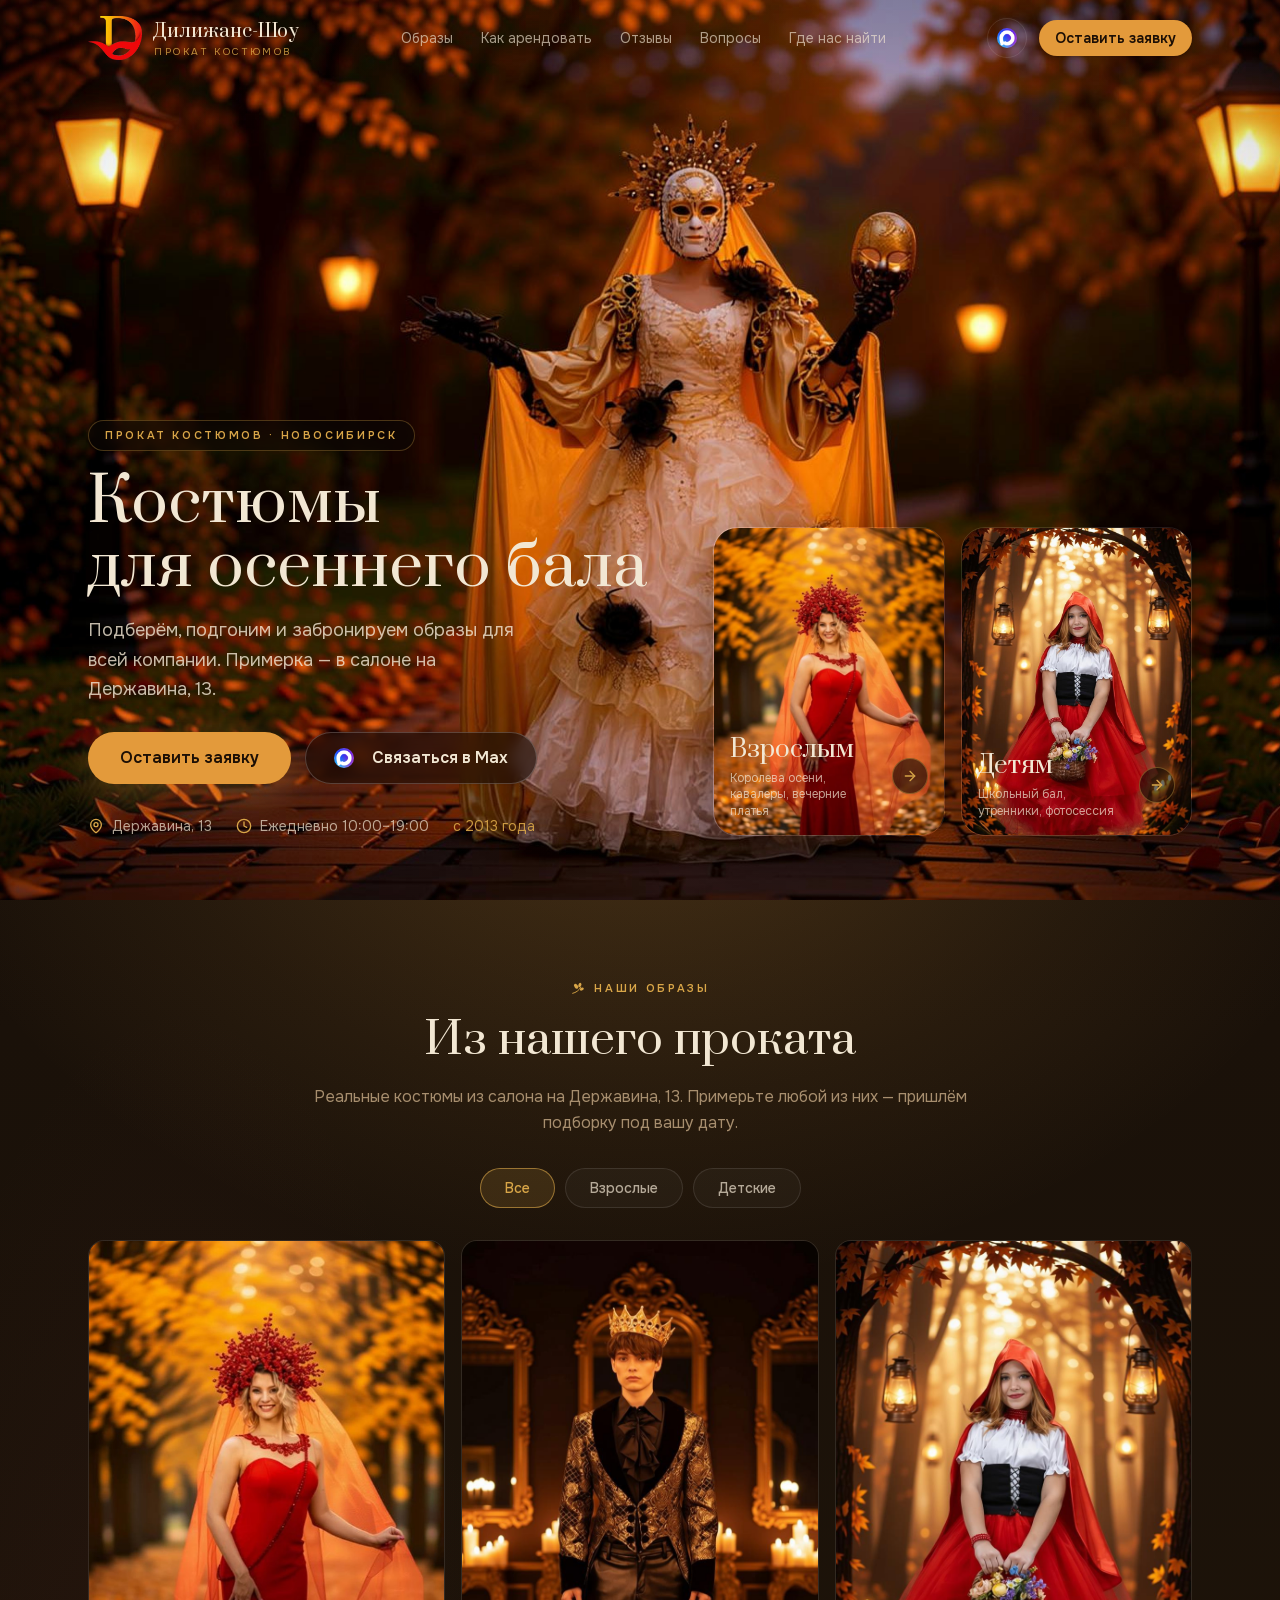
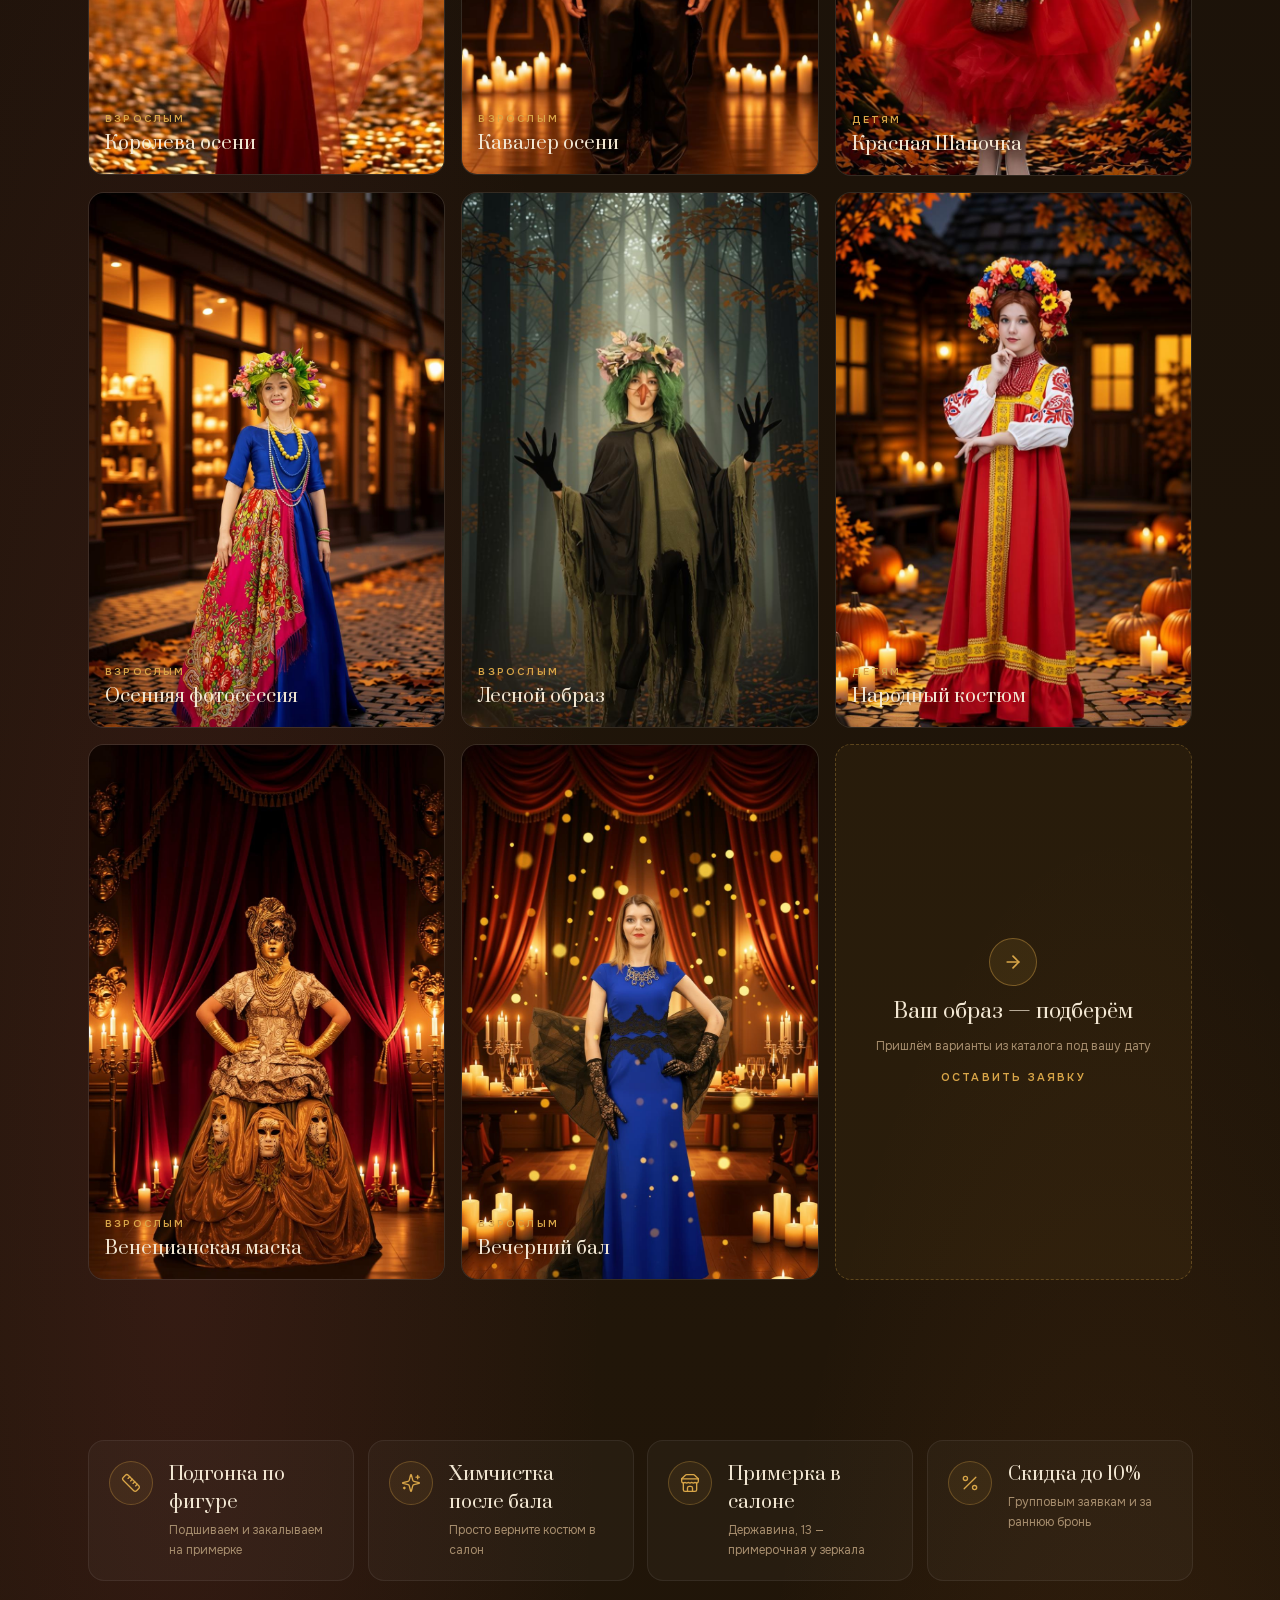
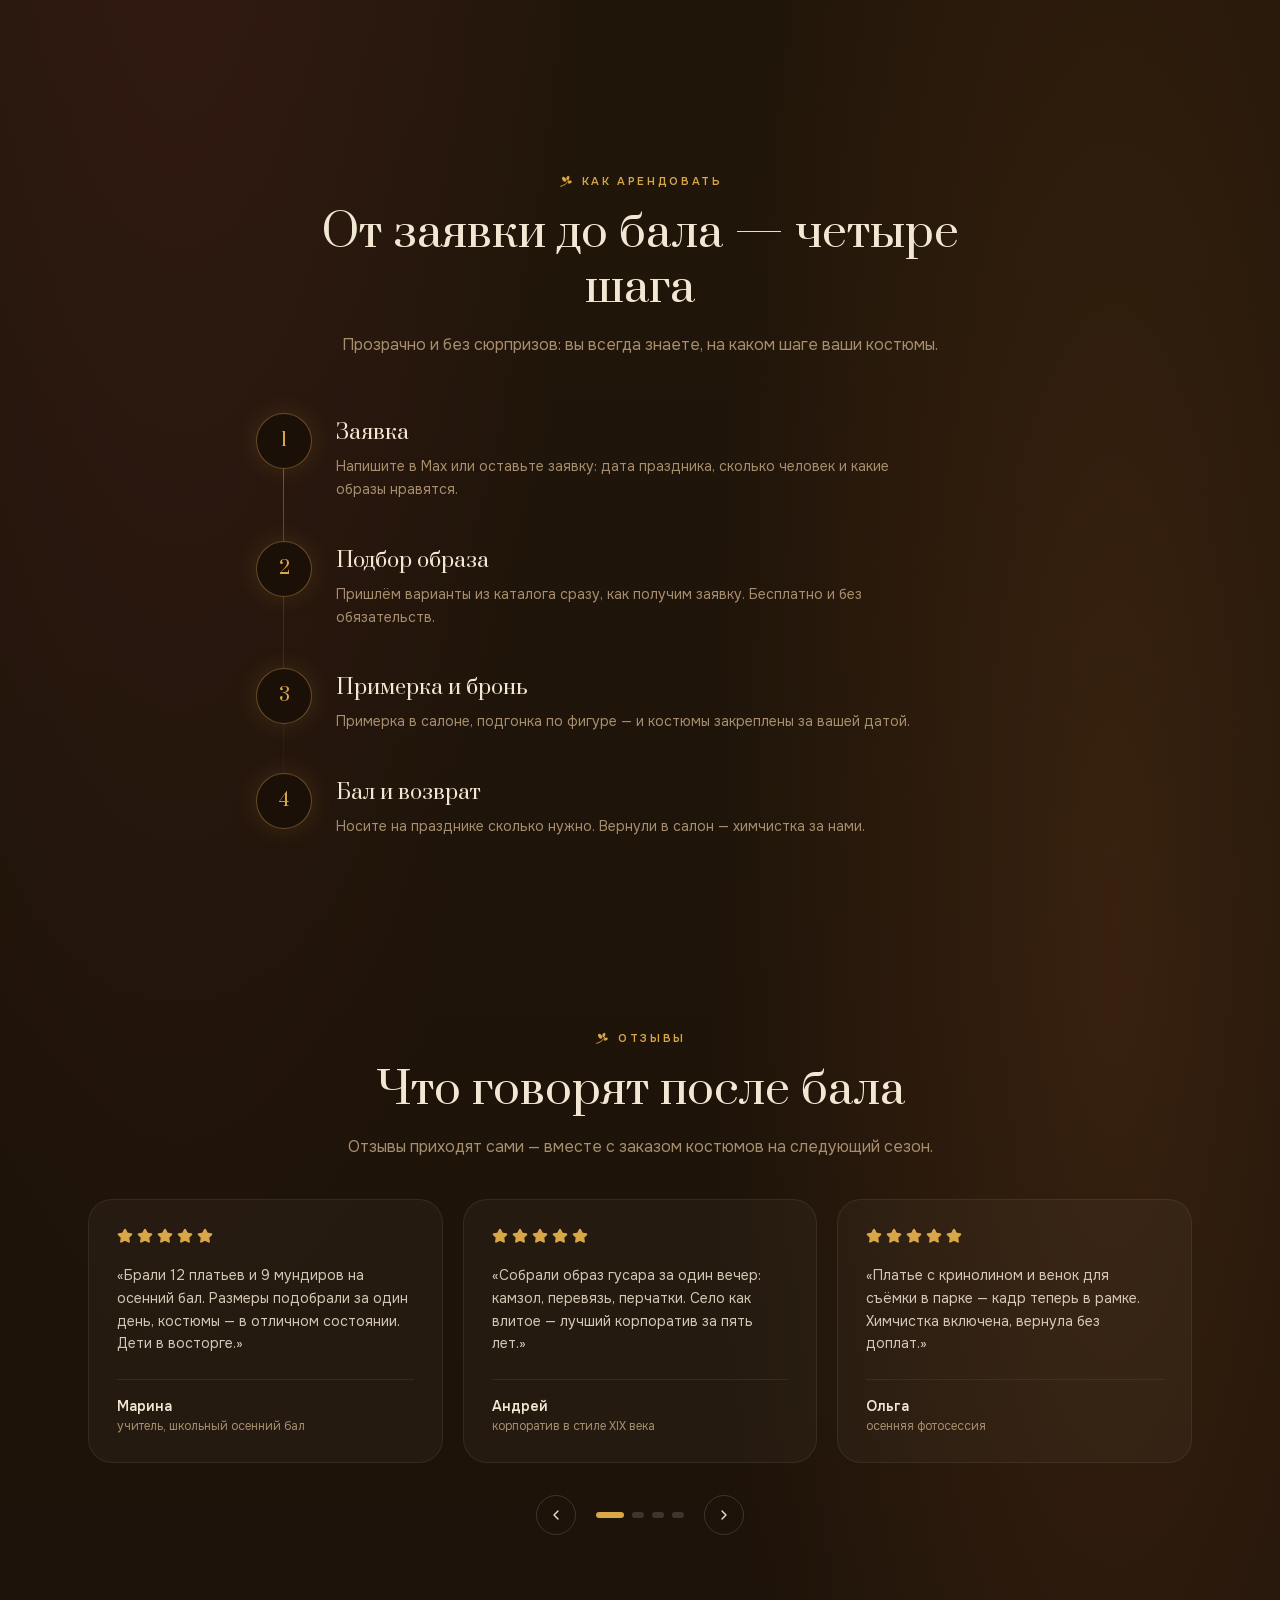
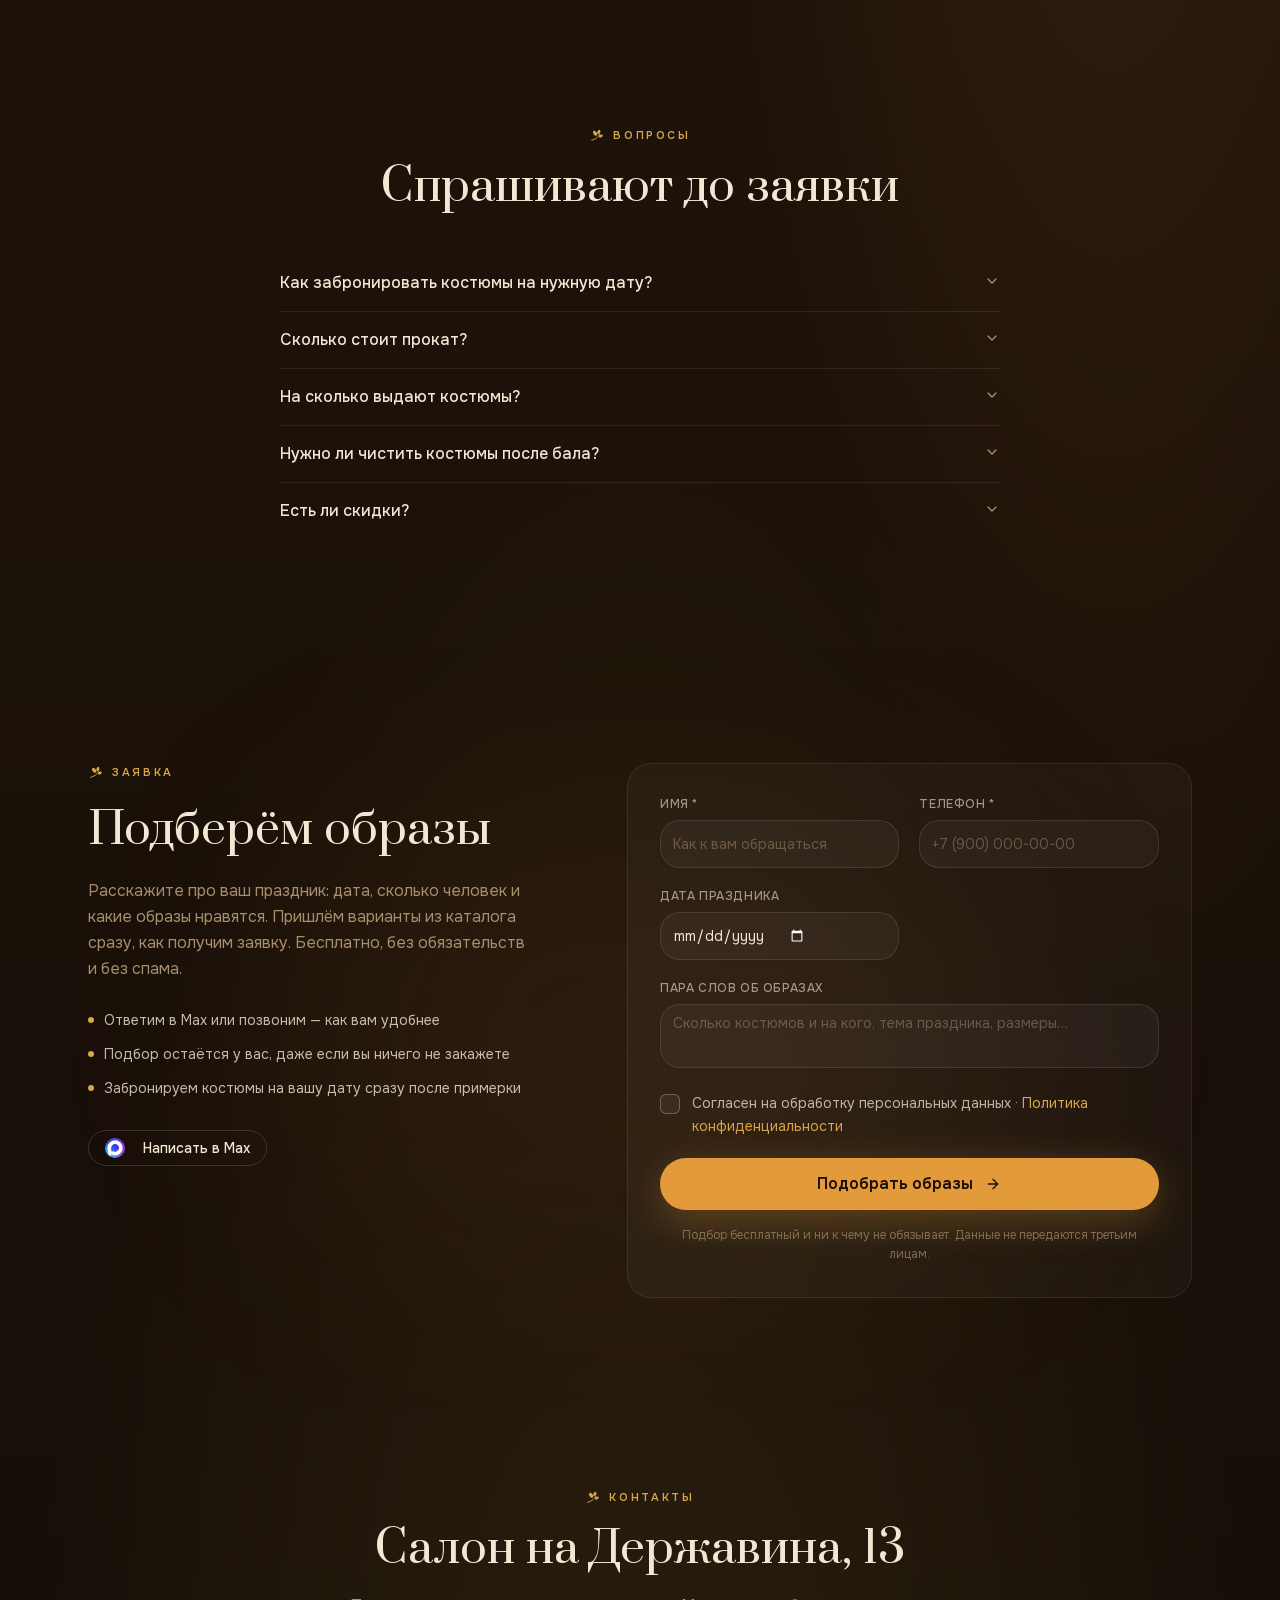
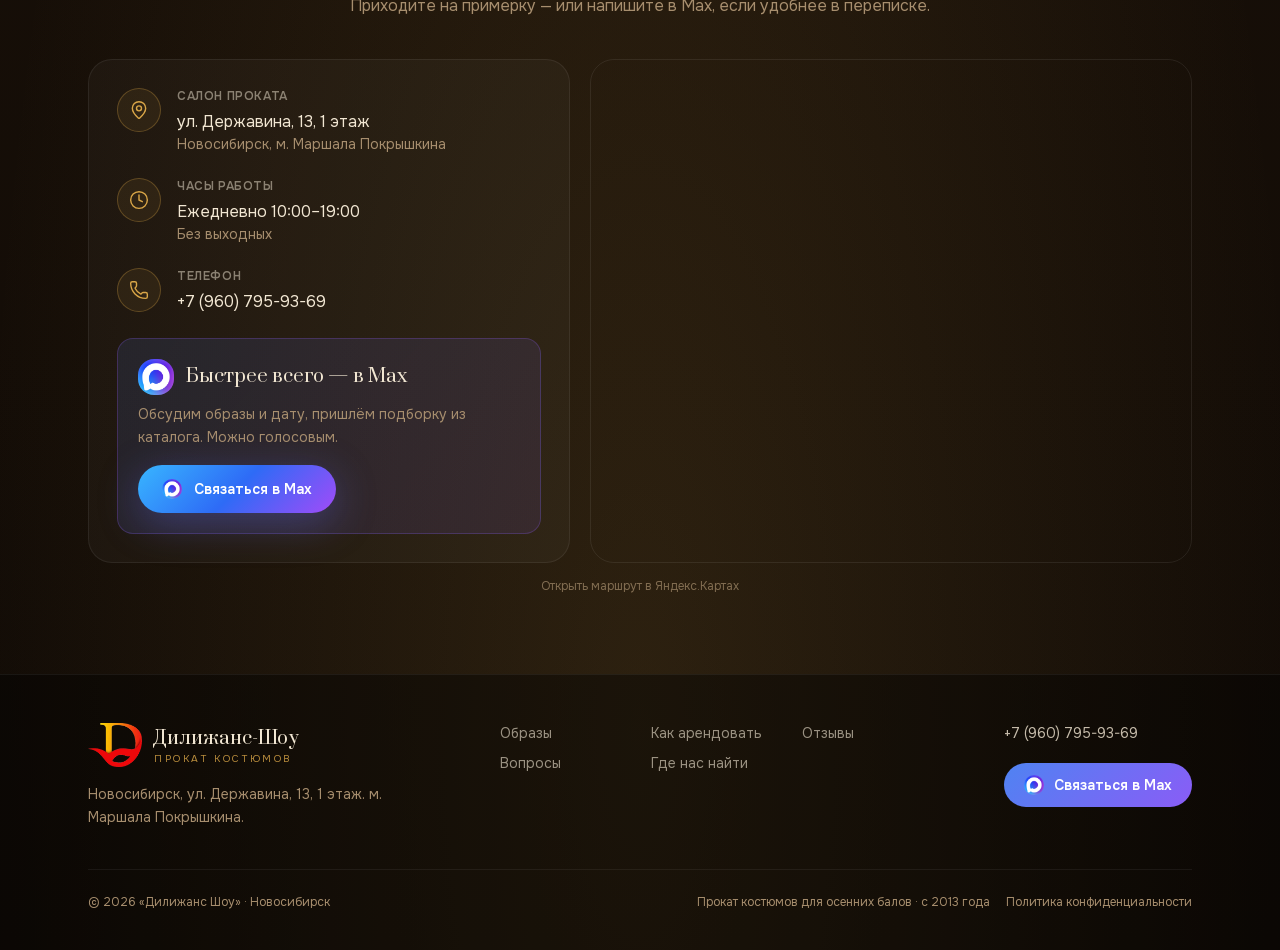
==== index.html @ 890f917d "Деплой статики лендинга «Осенний бал» (источник: ветка static-build от 22.10.2026)" ====
<!DOCTYPE html><!--1BhXYPpdYveONgXdcoFt_--><html lang="ru"><head><meta charSet="utf-8"/><meta name="viewport" content="width=device-width, initial-scale=1"/><link rel="preload" href="/_next/static/media/16d91c780434f2ce-s.p.b7df561f.woff2" as="font" crossorigin="" type="font/woff2"/><link rel="preload" href="/_next/static/media/44af270ac9d55e91-s.p.ee799cec.woff2" as="font" crossorigin="" type="font/woff2"/><link rel="preload" href="/_next/static/media/68019c21ced96fa9-s.p.7b4581b3.woff2" as="font" crossorigin="" type="font/woff2"/><link rel="preload" href="/_next/static/media/8800dfc60902df36-s.p.d48c4d68.woff2" as="font" crossorigin="" type="font/woff2"/><link rel="preload" href="/logo.png" as="image"/><link rel="preload" href="/images/max-logo.png" as="image"/><link rel="preload" as="image" imageSrcSet="/images/ball/hero-960.jpg?v=10 960w, /images/ball/hero-1920.jpg?v=10 1920w, /images/ball/hero-4k.jpg?v=10 3840w" imageSizes="100vw" fetchPriority="high"/><link rel="preload" as="image" href="/images/ball/queen-v3.jpg"/><link rel="stylesheet" href="/_next/static/chunks/9f50cdadc7d1470e.css" data-precedence="next"/><link rel="stylesheet" href="/_next/static/chunks/0850a4e8f589237d.css" data-precedence="next"/><link rel="preload" as="script" fetchPriority="low" href="/_next/static/chunks/909cbc0b55ad83fe.js"/><script src="/_next/static/chunks/de2e26ab072db058.js" async=""></script><script src="/_next/static/chunks/3b3c7ed019bbd741.js" async=""></script><script src="/_next/static/chunks/turbopack-a57c16bd11948d8d.js" async=""></script><script src="/_next/static/chunks/2ee413352969548f.js" async=""></script><script src="/_next/static/chunks/b34f3a30de97b68c.js" async=""></script><script src="/_next/static/chunks/ff1a16fafef87110.js" async=""></script><script src="/_next/static/chunks/d2be314c3ece3fbe.js" async=""></script><script src="/_next/static/chunks/3f76a98a7ebc3850.js" async=""></script><link rel="preload" href="/form-endpoint.js" as="script"/><meta name="next-size-adjust" content=""/><meta name="theme-color" content="#0d0704"/><title>Прокат костюмов для осеннего бала в Новосибирске | Дилижанс Шоу</title><meta name="description" content="Дилижанс Шоу — прокат костюмов для осенних балов, тематических вечеров и фотосессий: бальные платья, мундиры и фраки, образы Королевы осени, лесные и народные костюмы, маски и аксессуары. Подбор образа, примерка и подгонка в салоне, химчистка включена. Скидка до 10% при раннем бронировании."/><meta name="author" content="Дилижанс Шоу"/><meta name="keywords" content="прокат костюмов новосибирск,аренда костюмов,костюмы на осенний бал,бальное платье напрокат,костюм гусара прокат,костюмы для школьного бала,костюм королевы осени,лесные костюмы для детей,народные костюмы напрокат,маскарадные маски прокат,костюмы для осенней фотосессии,дилижанс шоу"/><meta property="og:title" content="Осенний бал начинается с костюма | Дилижанс Шоу"/><meta property="og:description" content="Прокат костюмов для осенних балов, вечеров и фотосессий: бальные платья, мундиры, лесные и народные образы. Подбор образа, примерка в салоне, химчистка включена."/><meta property="og:site_name" content="Дилижанс Шоу"/><meta property="og:locale" content="ru_RU"/><meta property="og:image" content="https://osenniy-bal.dilizhans-show.ru/images/ball/hero-1920.jpg"/><meta property="og:image:width" content="1920"/><meta property="og:image:height" content="1088"/><meta property="og:image:alt" content="Осенний бал — прокат костюмов Дилижанс Шоу, Новосибирск"/><meta property="og:type" content="website"/><meta name="twitter:card" content="summary_large_image"/><meta name="twitter:title" content="Осенний бал начинается с костюма | Дилижанс Шоу"/><meta name="twitter:description" content="Прокат костюмов для осенних балов, вечеров и фотосессий в Новосибирске. Подбор образа, примерка в салоне, химчистка включена."/><meta name="twitter:image" content="https://osenniy-bal.dilizhans-show.ru/images/ball/hero-1920.jpg"/><link rel="icon" href="/favicon.png"/><link rel="apple-touch-icon" href="/logo.png"/><script>(self.__next_s=self.__next_s||[]).push(["/form-endpoint.js",{}])</script><script src="/_next/static/chunks/a6dad97d9634a72d.js" noModule=""></script></head><body class="prata_b34b4a11-module__yY9oaq__variable onest_e62e098e-module__PmotMW__variable antialiased bg-background text-foreground font-sans"><div hidden=""><!--$--><!--/$--></div><div id="top" class="autumn-base relative isolate flex min-h-screen flex-col text-foreground"><script type="application/ld+json">{"@context":"https://schema.org","@graph":[{"@type":"LocalBusiness","@id":"https://dilizhans-show.ru/#business","name":"Дилижанс Шоу — прокат костюмов","description":"Прокат костюмов для осенних балов, тематических вечеров и фотосессий в Новосибирске: бальные платья, мундиры и фраки, образы Королевы осени, лесные и народные костюмы, маски и аксессуары. Подбор образа, примерка и подгонка в салоне, химчистка включена, скидка до 10% группам.","url":"https://dilizhans-show.ru","telephone":["+7 (960) 795-93-69"],"foundingDate":"2013","address":{"@type":"PostalAddress","streetAddress":"ул. Державина, 13","addressLocality":"Новосибирск","addressCountry":"RU"},"geo":{"@type":"GeoCoordinates","latitude":55.0079,"longitude":82.9294},"openingHoursSpecification":{"@type":"OpeningHoursSpecification","dayOfWeek":["Monday","Tuesday","Wednesday","Thursday","Friday","Saturday","Sunday"],"opens":"10:00","closes":"19:00"}},{"@type":"FAQPage","mainEntity":[{"@type":"Question","name":"Как забронировать костюмы на нужную дату?","acceptedAnswer":{"@type":"Answer","text":"Оставьте заявку или напишите в Max: расскажете про праздник и дату, мы пришлём варианты из каталога, вы примерите — и мы закрепим костюмы за вашим днём."}},{"@type":"Question","name":"Сколько стоит прокат?","acceptedAnswer":{"@type":"Answer","text":"Зависит от образа, количества костюмов и срока — поэтому цифр на сайте нет. Напишите в Max или оставьте заявку: посчитаем ваш запрос точно и без скрытых доплат."}},{"@type":"Question","name":"На сколько выдают костюмы?","acceptedAnswer":{"@type":"Answer","text":"Срок проката — от одного дня: можно взять костюм только на дату праздника. Хотите носить образ дольше — на фотосессию, второй день торжества или весь уик-энд, — подберём удобный срок при бронировании."}},{"@type":"Question","name":"Нужно ли чистить костюмы после бала?","acceptedAnswer":{"@type":"Answer","text":"Нет. Химчистка входит в прокат: просто верните костюмы в салон в том виде, в каком они есть."}},{"@type":"Question","name":"Есть ли скидки?","acceptedAnswer":{"@type":"Answer","text":"Да: при раннем бронировании и на групповые заявки — скидка до 10%."}}]}]}</script><div aria-hidden="true" class="pointer-events-none absolute inset-0 -z-10 overflow-hidden"><div class="autumn-glow-top absolute inset-x-0 top-[80vh] h-[130vh]"></div><div class="autumn-glow-page absolute inset-0"></div></div><header class="fixed inset-x-0 top-0 z-50 transition-all duration-500 bg-transparent"><div class="mx-auto flex h-[76px] w-full max-w-6xl items-center justify-between px-4 sm:px-6"><a href="#top" class="group flex items-center gap-3" aria-label="Дилижанс-Шоу — на главную"><img src="/logo.png" alt="Логотип «Дилижанс-Шоу»" class="h-11 w-auto drop-shadow-[0_4px_20px_rgba(217,110,40,0.4)] transition-transform duration-500 group-hover:scale-[1.06]"/><span class="hidden flex-col leading-tight sm:flex"><span class="font-display text-lg text-foreground">Дилижанс-Шоу</span><span class="text-[10px] uppercase tracking-[0.26em] text-gold/85">прокат костюмов</span></span></a><nav class="hidden items-center gap-7 lg:flex" aria-label="Основная навигация"><a href="#gallery" class="link-underline text-sm text-foreground/65 transition-colors hover:text-gold">Образы</a><a href="#how" class="link-underline text-sm text-foreground/65 transition-colors hover:text-gold">Как арендовать</a><a href="#reviews" class="link-underline text-sm text-foreground/65 transition-colors hover:text-gold">Отзывы</a><a href="#faq" class="link-underline text-sm text-foreground/65 transition-colors hover:text-gold">Вопросы</a><a href="#contacts" class="link-underline text-sm text-foreground/65 transition-colors hover:text-gold">Где нас найти</a></nav><div class="flex items-center gap-3"><a href="https://max.ru/u/f9LHodD0cOJocOwiPnQLLzSgCQiy2Yl37YajanMQ6QZUW6OFCJ4qyqFue1M" target="_blank" rel="noopener noreferrer" aria-label="Связаться в Max" class="hidden h-10 w-10 items-center justify-center rounded-full border border-white/10 transition hover:border-[#8a5cf6]/60 hover:shadow-[0_0_20px_rgba(138,92,246,0.25)] sm:flex"><img src="/images/max-logo.png" alt="" aria-hidden="true" class="inline-block shrink-0 h-5 w-5 rounded-md" draggable="false"/></a><a href="#lead" data-slot="button" class="items-center justify-center gap-2 whitespace-nowrap text-sm transition-all disabled:pointer-events-none disabled:opacity-50 [&amp;_svg]:pointer-events-none [&amp;_svg:not([class*=&#x27;size-&#x27;])]:size-4 shrink-0 [&amp;_svg]:shrink-0 outline-none focus-visible:border-ring focus-visible:ring-ring/50 focus-visible:ring-[3px] aria-invalid:ring-destructive/20 dark:aria-invalid:ring-destructive/40 aria-invalid:border-destructive bg-primary text-primary-foreground shadow-xs hover:bg-primary/90 h-9 px-4 py-2 has-[&gt;svg]:px-3 hidden rounded-full font-semibold sm:inline-flex">Оставить заявку</a><button data-slot="sheet-trigger" class="inline-flex items-center justify-center gap-2 whitespace-nowrap text-sm font-medium transition-all disabled:pointer-events-none disabled:opacity-50 [&amp;_svg]:pointer-events-none [&amp;_svg:not([class*=&#x27;size-&#x27;])]:size-4 shrink-0 [&amp;_svg]:shrink-0 outline-none focus-visible:border-ring focus-visible:ring-ring/50 focus-visible:ring-[3px] aria-invalid:ring-destructive/20 dark:aria-invalid:ring-destructive/40 aria-invalid:border-destructive border shadow-xs hover:bg-accent hover:text-accent-foreground dark:bg-input/30 dark:border-input dark:hover:bg-input/50 size-9 rounded-full border-white/15 bg-white/[0.03] lg:hidden" aria-label="Открыть меню" type="button" aria-haspopup="dialog" aria-expanded="false" aria-controls="radix-_R_1tlfdb_" data-state="closed"><svg xmlns="http://www.w3.org/2000/svg" width="24" height="24" viewBox="0 0 24 24" fill="none" stroke="currentColor" stroke-width="2" stroke-linecap="round" stroke-linejoin="round" class="lucide lucide-menu h-5 w-5" aria-hidden="true"><path d="M4 12h16"></path><path d="M4 18h16"></path><path d="M4 6h16"></path></svg></button></div></div></header><main class="flex-1"><section class="relative flex min-h-[100svh] flex-col overflow-hidden"><div class="absolute inset-0 bg-[radial-gradient(120%_100%_at_50%_0%,#3d2712_0%,#26180a_48%,#0d0704_100%)]" aria-hidden="true"><img src="/images/ball/hero-1920.jpg?v=10" srcSet="/images/ball/hero-960.jpg?v=10 960w, /images/ball/hero-1920.jpg?v=10 1920w, /images/ball/hero-4k.jpg?v=10 3840w" sizes="100vw" alt="" fetchPriority="high" decoding="async" class="absolute inset-0 h-full w-full object-cover object-[44%_20%]"/><div class="absolute inset-0 h-44 bg-[linear-gradient(to_b,rgba(13,7,4,0.96),rgba(13,7,4,0.55)_58%,transparent)]"></div><div class="absolute inset-x-0 bottom-0 h-[55%] bg-[linear-gradient(to_t,rgba(13,7,4,0.97),rgba(13,7,4,0.6)_55%,transparent)]"></div><div class="absolute inset-0 bg-[radial-gradient(120%_90%_at_50%_50%,transparent_45%,rgba(13,7,4,0.55)_100%)]"></div></div><div class="relative mx-auto flex w-full max-w-6xl flex-1 flex-col justify-end px-4 pb-12 pt-32 sm:px-6 md:pb-16"><div class="grid items-end gap-10 lg:grid-cols-[1.1fr_0.9fr]"><div><span class="inline-flex items-center gap-2 rounded-full border border-gold/30 bg-[#0d0704]/60 px-4 py-1.5 text-[11px] font-semibold uppercase tracking-[0.24em] text-gold backdrop-blur-sm">Прокат костюмов · Новосибирск</span><h1 class="mt-5 max-w-xl font-display text-4xl leading-[1.08] text-foreground sm:text-5xl md:text-6xl">Костюмы для осеннего бала</h1><p class="mt-4 max-w-md text-base leading-relaxed text-foreground/80 sm:text-lg">Подберём, подгоним и забронируем образы для всей компании. Примерка — в салоне на Державина, 13.</p><div class="mt-7 flex flex-wrap items-center gap-3.5"><a href="#lead" data-slot="button" class="inline-flex items-center justify-center gap-2 whitespace-nowrap disabled:pointer-events-none disabled:opacity-50 [&amp;_svg]:pointer-events-none [&amp;_svg:not([class*=&#x27;size-&#x27;])]:size-4 shrink-0 [&amp;_svg]:shrink-0 outline-none focus-visible:border-ring focus-visible:ring-ring/50 focus-visible:ring-[3px] aria-invalid:ring-destructive/20 dark:aria-invalid:ring-destructive/40 aria-invalid:border-destructive bg-primary text-primary-foreground hover:bg-primary/90 has-[&gt;svg]:px-4 h-13 rounded-full px-8 text-base font-semibold shadow-[0_10px_40px_rgba(227,154,59,0.35)] transition-transform duration-300 hover:scale-[1.03]">Оставить заявку</a><a href="https://max.ru/u/f9LHodD0cOJocOwiPnQLLzSgCQiy2Yl37YajanMQ6QZUW6OFCJ4qyqFue1M" target="_blank" rel="noopener noreferrer" data-slot="button" class="inline-flex items-center justify-center gap-2 whitespace-nowrap disabled:pointer-events-none disabled:opacity-50 [&amp;_svg]:pointer-events-none [&amp;_svg:not([class*=&#x27;size-&#x27;])]:size-4 shrink-0 [&amp;_svg]:shrink-0 outline-none focus-visible:border-ring focus-visible:ring-ring/50 focus-visible:ring-[3px] aria-invalid:ring-destructive/20 dark:aria-invalid:ring-destructive/40 aria-invalid:border-destructive border shadow-xs hover:text-accent-foreground dark:bg-input/30 dark:border-input dark:hover:bg-input/50 has-[&gt;svg]:px-4 h-13 rounded-full border-white/20 bg-[#0d0704]/50 px-7 text-base font-semibold text-foreground backdrop-blur-sm transition hover:border-[#8a5cf6]/60 hover:bg-[#0d0704]/70"><img src="/images/max-logo.png" alt="" aria-hidden="true" class="inline-block shrink-0 mr-2.5 h-5 w-5 rounded-md" draggable="false"/>Связаться в Max</a></div><div class="mt-8 flex flex-wrap items-center gap-x-6 gap-y-2 text-sm text-foreground/70"><span class="inline-flex items-center gap-2"><svg xmlns="http://www.w3.org/2000/svg" width="24" height="24" viewBox="0 0 24 24" fill="none" stroke="currentColor" stroke-width="2" stroke-linecap="round" stroke-linejoin="round" class="lucide lucide-map-pin h-4 w-4 text-gold" aria-hidden="true"><path d="M20 10c0 4.993-5.539 10.193-7.399 11.799a1 1 0 0 1-1.202 0C9.539 20.193 4 14.993 4 10a8 8 0 0 1 16 0"></path><circle cx="12" cy="10" r="3"></circle></svg>Державина, 13</span><span class="inline-flex items-center gap-2"><svg xmlns="http://www.w3.org/2000/svg" width="24" height="24" viewBox="0 0 24 24" fill="none" stroke="currentColor" stroke-width="2" stroke-linecap="round" stroke-linejoin="round" class="lucide lucide-clock h-4 w-4 text-gold" aria-hidden="true"><path d="M12 6v6l4 2"></path><circle cx="12" cy="12" r="10"></circle></svg>Ежедневно 10:00–19:00</span><span class="text-gold/90">с <!-- -->2013<!-- --> года</span></div></div><div class="grid grid-cols-2 gap-4"><button type="button" class="group relative aspect-[3/4] w-full overflow-hidden rounded-3xl border border-white/10 text-left shadow-[0_18px_60px_rgba(0,0,0,0.5)] transition-all duration-500 hover:-translate-y-1 hover:border-gold/40 focus-visible:outline-none focus-visible:ring-2 focus-visible:ring-gold/60 sm:aspect-[4/5] lg:aspect-[3/4]" aria-label="Показать образы: Взрослым"><img alt="" decoding="async" data-nimg="fill" class="object-cover object-top transition-transform duration-700 group-hover:scale-[1.05]" style="position:absolute;height:100%;width:100%;left:0;top:0;right:0;bottom:0;color:transparent" src="/images/ball/queen-v3.jpg"/><span aria-hidden="true" class="absolute inset-0 bg-[linear-gradient(to_t,rgba(13,7,4,0.9),rgba(13,7,4,0.15)_55%,transparent)]"></span><span class="absolute inset-x-0 bottom-0 flex items-center justify-between gap-2 p-4"><span class="flex flex-col"><span class="font-display text-xl text-foreground sm:text-2xl">Взрослым</span><span class="mt-1 hidden text-xs leading-snug text-foreground/70 sm:block">Королева осени, кавалеры, вечерние платья</span></span><span class="grid h-9 w-9 shrink-0 place-items-center rounded-full border border-gold/40 bg-[#0d0704]/60 text-gold transition-transform duration-500 group-hover:translate-x-1"><svg xmlns="http://www.w3.org/2000/svg" width="24" height="24" viewBox="0 0 24 24" fill="none" stroke="currentColor" stroke-width="2" stroke-linecap="round" stroke-linejoin="round" class="lucide lucide-arrow-right h-4 w-4" aria-hidden="true"><path d="M5 12h14"></path><path d="m12 5 7 7-7 7"></path></svg></span></span></button><button type="button" class="group relative aspect-[3/4] w-full overflow-hidden rounded-3xl border border-white/10 text-left shadow-[0_18px_60px_rgba(0,0,0,0.5)] transition-all duration-500 hover:-translate-y-1 hover:border-gold/40 focus-visible:outline-none focus-visible:ring-2 focus-visible:ring-gold/60 sm:aspect-[4/5] lg:aspect-[3/4]" aria-label="Показать образы: Детям"><img alt="" loading="lazy" decoding="async" data-nimg="fill" class="object-cover object-top transition-transform duration-700 group-hover:scale-[1.05]" style="position:absolute;height:100%;width:100%;left:0;top:0;right:0;bottom:0;color:transparent" src="/images/ball/kids-1.jpg"/><span aria-hidden="true" class="absolute inset-0 bg-[linear-gradient(to_t,rgba(13,7,4,0.9),rgba(13,7,4,0.15)_55%,transparent)]"></span><span class="absolute inset-x-0 bottom-0 flex items-center justify-between gap-2 p-4"><span class="flex flex-col"><span class="font-display text-xl text-foreground sm:text-2xl">Детям</span><span class="mt-1 hidden text-xs leading-snug text-foreground/70 sm:block">Школьный бал, утренники, фотосессия</span></span><span class="grid h-9 w-9 shrink-0 place-items-center rounded-full border border-gold/40 bg-[#0d0704]/60 text-gold transition-transform duration-500 group-hover:translate-x-1"><svg xmlns="http://www.w3.org/2000/svg" width="24" height="24" viewBox="0 0 24 24" fill="none" stroke="currentColor" stroke-width="2" stroke-linecap="round" stroke-linejoin="round" class="lucide lucide-arrow-right h-4 w-4" aria-hidden="true"><path d="M5 12h14"></path><path d="m12 5 7 7-7 7"></path></svg></span></span></button></div></div></div></section><section id="gallery" class="relative scroll-mt-20 py-16 md:py-20"><div class="mx-auto w-full max-w-6xl px-4 sm:px-6"><div data-reveal="true" class="flex max-w-2xl flex-col gap-4 items-center text-center mx-auto" style="--reveal-delay:0ms"><span class="inline-flex items-center gap-2 text-[11px] font-semibold uppercase tracking-[0.24em] text-gold"><svg viewBox="0 0 24 24" fill="currentColor" class="h-4 w-4" aria-hidden="true"><path d="M4 20c5.2-1.2 9.2-4.2 12.2-9.2" stroke="currentColor" stroke-width="1.4" fill="none" stroke-linecap="round"></path><ellipse cx="9.2" cy="9.4" rx="2.7" ry="4.1" transform="rotate(-35 9.2 9.4)"></ellipse><ellipse cx="14.8" cy="7.6" rx="2.2" ry="3.4" transform="rotate(22 14.8 7.6)"></ellipse><ellipse cx="17.8" cy="13.6" rx="2" ry="3.1" transform="rotate(64 17.8 13.6)"></ellipse></svg>Наши образы</span><h2 class="font-display text-3xl leading-tight text-foreground sm:text-4xl md:text-[2.75rem]">Из нашего проката</h2><p class="text-base leading-relaxed text-muted-foreground">Реальные костюмы из салона на Державина, 13. Примерьте любой из них — пришлём подборку под вашу дату.</p></div><div data-reveal="true" class="" style="--reveal-delay:100ms"><div class="mt-8 flex flex-wrap items-center justify-center gap-2.5" role="tablist" aria-label="Фильтр образов"><button type="button" role="tab" aria-selected="true" class="h-10 rounded-full border px-6 text-sm font-medium transition-all duration-300 border-gold/60 bg-gold/15 text-gold">Все</button><button type="button" role="tab" aria-selected="false" class="h-10 rounded-full border px-6 text-sm font-medium transition-all duration-300 border-white/10 bg-white/[0.03] text-foreground/70 hover:border-gold/30 hover:text-foreground">Взрослые</button><button type="button" role="tab" aria-selected="false" class="h-10 rounded-full border px-6 text-sm font-medium transition-all duration-300 border-white/10 bg-white/[0.03] text-foreground/70 hover:border-gold/30 hover:text-foreground">Детские</button></div></div><div class="mt-8 grid grid-cols-2 gap-3.5 sm:grid-cols-3 sm:gap-4"><button type="button" class="group relative aspect-[2/3] overflow-hidden rounded-2xl border border-white/[0.08] bg-white/[0.02] text-left transition-colors duration-500 hover:border-gold/35 focus-visible:outline-none focus-visible:ring-2 focus-visible:ring-gold/50" aria-label="Открыть образ «Королева осени»" aria-haspopup="dialog" aria-expanded="false" aria-controls="radix-_R_1ea5fdb_" data-state="closed" data-slot="dialog-trigger"><img alt="Образ королевы осени: красное платье и венец из рябины с фатой — прокат на осенний бал" loading="lazy" decoding="async" data-nimg="fill" class="object-cover object-top transition-transform duration-700 group-hover:scale-[1.04]" style="position:absolute;height:100%;width:100%;left:0;top:0;right:0;bottom:0;color:transparent" src="/images/ball/queen-v3.jpg"/><span aria-hidden="true" class="absolute inset-0 bg-[linear-gradient(to_t,rgba(13,7,4,0.88),rgba(13,7,4,0.1)_50%,transparent)]"></span><span class="absolute inset-x-0 bottom-0 block p-3.5 sm:p-4"><span class="block text-[10px] font-semibold uppercase tracking-[0.22em] text-gold">Взрослым</span><span class="mt-1 block font-display text-base text-foreground sm:text-lg">Королева осени</span></span></button><button type="button" class="group relative aspect-[2/3] overflow-hidden rounded-2xl border border-white/[0.08] bg-white/[0.02] text-left transition-colors duration-500 hover:border-gold/35 focus-visible:outline-none focus-visible:ring-2 focus-visible:ring-gold/50" aria-label="Открыть образ «Кавалер осени»" aria-haspopup="dialog" aria-expanded="false" aria-controls="radix-_R_2ea5fdb_" data-state="closed" data-slot="dialog-trigger"><img alt="Мужской костюм с золотым вышитым камзолом и короной — прокат кавалера на осенний бал" loading="lazy" decoding="async" data-nimg="fill" class="object-cover object-top transition-transform duration-700 group-hover:scale-[1.04]" style="position:absolute;height:100%;width:100%;left:0;top:0;right:0;bottom:0;color:transparent" src="/images/ball/cavalier.jpg"/><span aria-hidden="true" class="absolute inset-0 bg-[linear-gradient(to_t,rgba(13,7,4,0.88),rgba(13,7,4,0.1)_50%,transparent)]"></span><span class="absolute inset-x-0 bottom-0 block p-3.5 sm:p-4"><span class="block text-[10px] font-semibold uppercase tracking-[0.22em] text-gold">Взрослым</span><span class="mt-1 block font-display text-base text-foreground sm:text-lg">Кавалер осени</span></span></button><button type="button" class="group relative aspect-[2/3] overflow-hidden rounded-2xl border border-white/[0.08] bg-white/[0.02] text-left transition-colors duration-500 hover:border-gold/35 focus-visible:outline-none focus-visible:ring-2 focus-visible:ring-gold/50" aria-label="Открыть образ «Красная Шапочка»" aria-haspopup="dialog" aria-expanded="false" aria-controls="radix-_R_3ea5fdb_" data-state="closed" data-slot="dialog-trigger"><img alt="Детский костюм Красной Шапочки с корзинкой — прокат костюмов для детей в Новосибирске" loading="lazy" decoding="async" data-nimg="fill" class="object-cover object-top transition-transform duration-700 group-hover:scale-[1.04]" style="position:absolute;height:100%;width:100%;left:0;top:0;right:0;bottom:0;color:transparent" src="/images/ball/kids-1.jpg"/><span aria-hidden="true" class="absolute inset-0 bg-[linear-gradient(to_t,rgba(13,7,4,0.88),rgba(13,7,4,0.1)_50%,transparent)]"></span><span class="absolute inset-x-0 bottom-0 block p-3.5 sm:p-4"><span class="block text-[10px] font-semibold uppercase tracking-[0.22em] text-gold">Детям</span><span class="mt-1 block font-display text-base text-foreground sm:text-lg">Красная Шапочка</span></span></button><button type="button" class="group relative aspect-[2/3] overflow-hidden rounded-2xl border border-white/[0.08] bg-white/[0.02] text-left transition-colors duration-500 hover:border-gold/35 focus-visible:outline-none focus-visible:ring-2 focus-visible:ring-gold/50" aria-label="Открыть образ «Осенняя фотосессия»" aria-haspopup="dialog" aria-expanded="false" aria-controls="radix-_R_4ea5fdb_" data-state="closed" data-slot="dialog-trigger"><img alt="Голубое платье с шалью и венком из цветов для осенней фотосессии — напрокат" loading="lazy" decoding="async" data-nimg="fill" class="object-cover object-top transition-transform duration-700 group-hover:scale-[1.04]" style="position:absolute;height:100%;width:100%;left:0;top:0;right:0;bottom:0;color:transparent" src="/images/ball/autumn-v2.jpg"/><span aria-hidden="true" class="absolute inset-0 bg-[linear-gradient(to_t,rgba(13,7,4,0.88),rgba(13,7,4,0.1)_50%,transparent)]"></span><span class="absolute inset-x-0 bottom-0 block p-3.5 sm:p-4"><span class="block text-[10px] font-semibold uppercase tracking-[0.22em] text-gold">Взрослым</span><span class="mt-1 block font-display text-base text-foreground sm:text-lg">Осенняя фотосессия</span></span></button><button type="button" class="group relative aspect-[2/3] overflow-hidden rounded-2xl border border-white/[0.08] bg-white/[0.02] text-left transition-colors duration-500 hover:border-gold/35 focus-visible:outline-none focus-visible:ring-2 focus-visible:ring-gold/50" aria-label="Открыть образ «Лесной образ»" aria-haspopup="dialog" aria-expanded="false" aria-controls="radix-_R_5ea5fdb_" data-state="closed" data-slot="dialog-trigger"><img alt="Лесной образ с плащом изо мха и цветочным венком — прокат костюмов на осенний праздник" loading="lazy" decoding="async" data-nimg="fill" class="object-cover object-top transition-transform duration-700 group-hover:scale-[1.04]" style="position:absolute;height:100%;width:100%;left:0;top:0;right:0;bottom:0;color:transparent" src="/images/ball/forest.jpg"/><span aria-hidden="true" class="absolute inset-0 bg-[linear-gradient(to_t,rgba(13,7,4,0.88),rgba(13,7,4,0.1)_50%,transparent)]"></span><span class="absolute inset-x-0 bottom-0 block p-3.5 sm:p-4"><span class="block text-[10px] font-semibold uppercase tracking-[0.22em] text-gold">Взрослым</span><span class="mt-1 block font-display text-base text-foreground sm:text-lg">Лесной образ</span></span></button><button type="button" class="group relative aspect-[2/3] overflow-hidden rounded-2xl border border-white/[0.08] bg-white/[0.02] text-left transition-colors duration-500 hover:border-gold/35 focus-visible:outline-none focus-visible:ring-2 focus-visible:ring-gold/50" aria-label="Открыть образ «Народный костюм»" aria-haspopup="dialog" aria-expanded="false" aria-controls="radix-_R_6ea5fdb_" data-state="closed" data-slot="dialog-trigger"><img alt="Детский русский народный костюм с венком — аренда на школьный бал и утренник" loading="lazy" decoding="async" data-nimg="fill" class="object-cover object-top transition-transform duration-700 group-hover:scale-[1.04]" style="position:absolute;height:100%;width:100%;left:0;top:0;right:0;bottom:0;color:transparent" src="/images/ball/kids-2.jpg"/><span aria-hidden="true" class="absolute inset-0 bg-[linear-gradient(to_t,rgba(13,7,4,0.88),rgba(13,7,4,0.1)_50%,transparent)]"></span><span class="absolute inset-x-0 bottom-0 block p-3.5 sm:p-4"><span class="block text-[10px] font-semibold uppercase tracking-[0.22em] text-gold">Детям</span><span class="mt-1 block font-display text-base text-foreground sm:text-lg">Народный костюм</span></span></button><button type="button" class="group relative aspect-[2/3] overflow-hidden rounded-2xl border border-white/[0.08] bg-white/[0.02] text-left transition-colors duration-500 hover:border-gold/35 focus-visible:outline-none focus-visible:ring-2 focus-visible:ring-gold/50" aria-label="Открыть образ «Венецианская маска»" aria-haspopup="dialog" aria-expanded="false" aria-controls="radix-_R_7ea5fdb_" data-state="closed" data-slot="dialog-trigger"><img alt="Золотой венецианский костюм с масками — прокат на карнавал и бал-маскарад" loading="lazy" decoding="async" data-nimg="fill" class="object-cover object-top transition-transform duration-700 group-hover:scale-[1.04]" style="position:absolute;height:100%;width:100%;left:0;top:0;right:0;bottom:0;color:transparent" src="/images/ball/masks-v2.jpg"/><span aria-hidden="true" class="absolute inset-0 bg-[linear-gradient(to_t,rgba(13,7,4,0.88),rgba(13,7,4,0.1)_50%,transparent)]"></span><span class="absolute inset-x-0 bottom-0 block p-3.5 sm:p-4"><span class="block text-[10px] font-semibold uppercase tracking-[0.22em] text-gold">Взрослым</span><span class="mt-1 block font-display text-base text-foreground sm:text-lg">Венецианская маска</span></span></button><button type="button" class="group relative aspect-[2/3] overflow-hidden rounded-2xl border border-white/[0.08] bg-white/[0.02] text-left transition-colors duration-500 hover:border-gold/35 focus-visible:outline-none focus-visible:ring-2 focus-visible:ring-gold/50" aria-label="Открыть образ «Вечерний бал»" aria-haspopup="dialog" aria-expanded="false" aria-controls="radix-_R_8ea5fdb_" data-state="closed" data-slot="dialog-trigger"><img alt="Вечернее синее платье с кружевными перчатками и шалью — прокат на бал и торжество" loading="lazy" decoding="async" data-nimg="fill" class="object-cover object-top transition-transform duration-700 group-hover:scale-[1.04]" style="position:absolute;height:100%;width:100%;left:0;top:0;right:0;bottom:0;color:transparent" src="/images/ball/ballgown-v2.jpg"/><span aria-hidden="true" class="absolute inset-0 bg-[linear-gradient(to_t,rgba(13,7,4,0.88),rgba(13,7,4,0.1)_50%,transparent)]"></span><span class="absolute inset-x-0 bottom-0 block p-3.5 sm:p-4"><span class="block text-[10px] font-semibold uppercase tracking-[0.22em] text-gold">Взрослым</span><span class="mt-1 block font-display text-base text-foreground sm:text-lg">Вечерний бал</span></span></button><a href="#lead" class="group relative flex aspect-[2/3] flex-col items-center justify-center gap-3 overflow-hidden rounded-2xl border border-dashed border-gold/30 bg-gold/[0.05] p-5 text-center transition-all duration-500 hover:border-gold/60 hover:bg-gold/[0.09] sm:col-span-1"><span class="grid h-12 w-12 place-items-center rounded-full border border-gold/40 bg-gold/10 text-gold transition-transform duration-500 group-hover:scale-110"><svg xmlns="http://www.w3.org/2000/svg" width="24" height="24" viewBox="0 0 24 24" fill="none" stroke="currentColor" stroke-width="2" stroke-linecap="round" stroke-linejoin="round" class="lucide lucide-arrow-right h-5 w-5" aria-hidden="true"><path d="M5 12h14"></path><path d="m12 5 7 7-7 7"></path></svg></span><span class="font-display text-lg leading-snug text-foreground sm:text-xl">Ваш образ — подберём</span><span class="text-xs leading-relaxed text-muted-foreground">Пришлём варианты из каталога под вашу дату</span><span class="text-[11px] font-semibold uppercase tracking-[0.2em] text-gold">Оставить заявку</span></a></div></div></section><section id="included" class="relative scroll-mt-24 py-16 md:py-20"><div class="mx-auto w-full max-w-6xl px-4 sm:px-6"><div class="grid gap-3.5 sm:grid-cols-2 lg:grid-cols-4"><div data-reveal="true" class="h-full" style="--reveal-delay:0ms"><div class="group flex h-full items-start gap-4 rounded-2xl border border-white/[0.07] bg-white/[0.03] p-5 transition-all duration-500 hover:-translate-y-0.5 hover:border-gold/30"><span class="grid h-11 w-11 shrink-0 place-items-center rounded-full border border-gold/30 bg-gold/[0.08] transition-transform duration-500 group-hover:scale-110"><svg xmlns="http://www.w3.org/2000/svg" width="24" height="24" viewBox="0 0 24 24" fill="none" stroke="currentColor" stroke-width="1.6" stroke-linecap="round" stroke-linejoin="round" class="lucide lucide-ruler h-5 w-5 text-gold" aria-hidden="true"><path d="M21.3 15.3a2.4 2.4 0 0 1 0 3.4l-2.6 2.6a2.4 2.4 0 0 1-3.4 0L2.7 8.7a2.41 2.41 0 0 1 0-3.4l2.6-2.6a2.41 2.41 0 0 1 3.4 0Z"></path><path d="m14.5 12.5 2-2"></path><path d="m11.5 9.5 2-2"></path><path d="m8.5 6.5 2-2"></path><path d="m17.5 15.5 2-2"></path></svg></span><span class="flex flex-col"><span class="font-display text-base text-foreground sm:text-lg">Подгонка по фигуре</span><span class="mt-1 text-xs leading-relaxed text-muted-foreground">Подшиваем и закалываем на примерке</span></span></div></div><div data-reveal="true" class="h-full" style="--reveal-delay:90ms"><div class="group flex h-full items-start gap-4 rounded-2xl border border-white/[0.07] bg-white/[0.03] p-5 transition-all duration-500 hover:-translate-y-0.5 hover:border-gold/30"><span class="grid h-11 w-11 shrink-0 place-items-center rounded-full border border-gold/30 bg-gold/[0.08] transition-transform duration-500 group-hover:scale-110"><svg xmlns="http://www.w3.org/2000/svg" width="24" height="24" viewBox="0 0 24 24" fill="none" stroke="currentColor" stroke-width="1.6" stroke-linecap="round" stroke-linejoin="round" class="lucide lucide-sparkles h-5 w-5 text-gold" aria-hidden="true"><path d="M9.937 15.5A2 2 0 0 0 8.5 14.063l-6.135-1.582a.5.5 0 0 1 0-.962L8.5 9.936A2 2 0 0 0 9.937 8.5l1.582-6.135a.5.5 0 0 1 .963 0L14.063 8.5A2 2 0 0 0 15.5 9.937l6.135 1.581a.5.5 0 0 1 0 .964L15.5 14.063a2 2 0 0 0-1.437 1.437l-1.582 6.135a.5.5 0 0 1-.963 0z"></path><path d="M20 3v4"></path><path d="M22 5h-4"></path><path d="M4 17v2"></path><path d="M5 18H3"></path></svg></span><span class="flex flex-col"><span class="font-display text-base text-foreground sm:text-lg">Химчистка после бала</span><span class="mt-1 text-xs leading-relaxed text-muted-foreground">Просто верните костюм в салон</span></span></div></div><div data-reveal="true" class="h-full" style="--reveal-delay:180ms"><div class="group flex h-full items-start gap-4 rounded-2xl border border-white/[0.07] bg-white/[0.03] p-5 transition-all duration-500 hover:-translate-y-0.5 hover:border-gold/30"><span class="grid h-11 w-11 shrink-0 place-items-center rounded-full border border-gold/30 bg-gold/[0.08] transition-transform duration-500 group-hover:scale-110"><svg xmlns="http://www.w3.org/2000/svg" width="24" height="24" viewBox="0 0 24 24" fill="none" stroke="currentColor" stroke-width="1.6" stroke-linecap="round" stroke-linejoin="round" class="lucide lucide-store h-5 w-5 text-gold" aria-hidden="true"><path d="m2 7 4.41-4.41A2 2 0 0 1 7.83 2h8.34a2 2 0 0 1 1.42.59L22 7"></path><path d="M4 12v8a2 2 0 0 0 2 2h12a2 2 0 0 0 2-2v-8"></path><path d="M15 22v-4a2 2 0 0 0-2-2h-2a2 2 0 0 0-2 2v4"></path><path d="M2 7h20"></path><path d="M22 7v3a2 2 0 0 1-2 2a2.7 2.7 0 0 1-1.59-.63.7.7 0 0 0-.82 0A2.7 2.7 0 0 1 16 12a2.7 2.7 0 0 1-1.59-.63.7.7 0 0 0-.82 0A2.7 2.7 0 0 1 12 12a2.7 2.7 0 0 1-1.59-.63.7.7 0 0 0-.82 0A2.7 2.7 0 0 1 8 12a2.7 2.7 0 0 1-1.59-.63.7.7 0 0 0-.82 0A2.7 2.7 0 0 1 4 12a2 2 0 0 1-2-2V7"></path></svg></span><span class="flex flex-col"><span class="font-display text-base text-foreground sm:text-lg">Примерка в салоне</span><span class="mt-1 text-xs leading-relaxed text-muted-foreground">Державина, 13 — примерочная у зеркала</span></span></div></div><div data-reveal="true" class="h-full" style="--reveal-delay:270ms"><div class="group flex h-full items-start gap-4 rounded-2xl border border-white/[0.07] bg-white/[0.03] p-5 transition-all duration-500 hover:-translate-y-0.5 hover:border-gold/30"><span class="grid h-11 w-11 shrink-0 place-items-center rounded-full border border-gold/30 bg-gold/[0.08] transition-transform duration-500 group-hover:scale-110"><svg xmlns="http://www.w3.org/2000/svg" width="24" height="24" viewBox="0 0 24 24" fill="none" stroke="currentColor" stroke-width="1.6" stroke-linecap="round" stroke-linejoin="round" class="lucide lucide-percent h-5 w-5 text-gold" aria-hidden="true"><line x1="19" x2="5" y1="5" y2="19"></line><circle cx="6.5" cy="6.5" r="2.5"></circle><circle cx="17.5" cy="17.5" r="2.5"></circle></svg></span><span class="flex flex-col"><span class="font-display text-base text-foreground sm:text-lg">Скидка до 10%</span><span class="mt-1 text-xs leading-relaxed text-muted-foreground">Групповым заявкам и за раннюю бронь</span></span></div></div></div></div></section><section id="how" class="relative scroll-mt-24 py-20 md:py-28"><div class="mx-auto w-full max-w-6xl px-4 sm:px-6"><div data-reveal="true" class="flex max-w-2xl flex-col gap-4 items-center text-center mx-auto" style="--reveal-delay:0ms"><span class="inline-flex items-center gap-2 text-[11px] font-semibold uppercase tracking-[0.24em] text-gold"><svg viewBox="0 0 24 24" fill="currentColor" class="h-4 w-4" aria-hidden="true"><path d="M4 20c5.2-1.2 9.2-4.2 12.2-9.2" stroke="currentColor" stroke-width="1.4" fill="none" stroke-linecap="round"></path><ellipse cx="9.2" cy="9.4" rx="2.7" ry="4.1" transform="rotate(-35 9.2 9.4)"></ellipse><ellipse cx="14.8" cy="7.6" rx="2.2" ry="3.4" transform="rotate(22 14.8 7.6)"></ellipse><ellipse cx="17.8" cy="13.6" rx="2" ry="3.1" transform="rotate(64 17.8 13.6)"></ellipse></svg>Как арендовать</span><h2 class="font-display text-3xl leading-tight text-foreground sm:text-4xl md:text-[2.75rem]">От заявки до бала — четыре шага</h2><p class="text-base leading-relaxed text-muted-foreground">Прозрачно и без сюрпризов: вы всегда знаете, на каком шаге ваши костюмы.</p></div><ol class="relative mt-14 flex max-w-3xl flex-col gap-10 lg:mx-auto"><span aria-hidden="true" class="absolute bottom-6 left-[27px] top-6 w-px bg-gradient-to-b from-gold/50 via-gold/15 to-transparent"></span><div data-reveal="true" class="" style="--reveal-delay:0ms"><li class="relative flex gap-6"><span class="z-10 grid h-14 w-14 shrink-0 place-items-center rounded-full border border-gold/40 bg-[#1a1008] font-display text-lg text-gold shadow-[0_0_24px_rgba(217,166,72,0.15)]">1</span><div class="pt-1.5"><h3 class="font-display text-xl text-foreground">Заявка</h3><p class="mt-2 max-w-xl text-sm leading-relaxed text-muted-foreground">Напишите в Max или оставьте заявку: дата праздника, сколько человек и какие образы нравятся.</p></div></li></div><div data-reveal="true" class="" style="--reveal-delay:120ms"><li class="relative flex gap-6"><span class="z-10 grid h-14 w-14 shrink-0 place-items-center rounded-full border border-gold/40 bg-[#1a1008] font-display text-lg text-gold shadow-[0_0_24px_rgba(217,166,72,0.15)]">2</span><div class="pt-1.5"><h3 class="font-display text-xl text-foreground">Подбор образа</h3><p class="mt-2 max-w-xl text-sm leading-relaxed text-muted-foreground">Пришлём варианты из каталога сразу, как получим заявку. Бесплатно и без обязательств.</p></div></li></div><div data-reveal="true" class="" style="--reveal-delay:240ms"><li class="relative flex gap-6"><span class="z-10 grid h-14 w-14 shrink-0 place-items-center rounded-full border border-gold/40 bg-[#1a1008] font-display text-lg text-gold shadow-[0_0_24px_rgba(217,166,72,0.15)]">3</span><div class="pt-1.5"><h3 class="font-display text-xl text-foreground">Примерка и бронь</h3><p class="mt-2 max-w-xl text-sm leading-relaxed text-muted-foreground">Примерка в салоне, подгонка по фигуре — и костюмы закреплены за вашей датой.</p></div></li></div><div data-reveal="true" class="" style="--reveal-delay:360ms"><li class="relative flex gap-6"><span class="z-10 grid h-14 w-14 shrink-0 place-items-center rounded-full border border-gold/40 bg-[#1a1008] font-display text-lg text-gold shadow-[0_0_24px_rgba(217,166,72,0.15)]">4</span><div class="pt-1.5"><h3 class="font-display text-xl text-foreground">Бал и возврат</h3><p class="mt-2 max-w-xl text-sm leading-relaxed text-muted-foreground">Носите на празднике сколько нужно. Вернули в салон — химчистка за нами.</p></div></li></div></ol></div></section><section id="reviews" class="relative scroll-mt-24 py-16 md:py-20"><div class="mx-auto w-full max-w-6xl px-4 sm:px-6"><div data-reveal="true" class="flex max-w-2xl flex-col gap-4 items-center text-center mx-auto" style="--reveal-delay:0ms"><span class="inline-flex items-center gap-2 text-[11px] font-semibold uppercase tracking-[0.24em] text-gold"><svg viewBox="0 0 24 24" fill="currentColor" class="h-4 w-4" aria-hidden="true"><path d="M4 20c5.2-1.2 9.2-4.2 12.2-9.2" stroke="currentColor" stroke-width="1.4" fill="none" stroke-linecap="round"></path><ellipse cx="9.2" cy="9.4" rx="2.7" ry="4.1" transform="rotate(-35 9.2 9.4)"></ellipse><ellipse cx="14.8" cy="7.6" rx="2.2" ry="3.4" transform="rotate(22 14.8 7.6)"></ellipse><ellipse cx="17.8" cy="13.6" rx="2" ry="3.1" transform="rotate(64 17.8 13.6)"></ellipse></svg>Отзывы</span><h2 class="font-display text-3xl leading-tight text-foreground sm:text-4xl md:text-[2.75rem]">Что говорят после бала</h2><p class="text-base leading-relaxed text-muted-foreground">Отзывы приходят сами — вместе с заказом костюмов на следующий сезон.</p></div><div data-reveal="true" class="" style="--reveal-delay:140ms"><div class="mt-10"><div class="overflow-hidden"><div class="-ml-5 flex"><div class="min-w-0 shrink-0 grow-0 basis-full pl-5 md:basis-1/2 lg:basis-1/3"><figure class="flex h-full flex-col rounded-3xl border border-white/[0.07] bg-white/[0.03] p-7 transition-colors duration-500 hover:border-gold/25"><div class="flex gap-1" aria-label="Оценка 5 из 5" role="img"><svg xmlns="http://www.w3.org/2000/svg" width="24" height="24" viewBox="0 0 24 24" fill="none" stroke="currentColor" stroke-width="2" stroke-linecap="round" stroke-linejoin="round" class="lucide lucide-star h-4 w-4 fill-gold text-gold" aria-hidden="true"><path d="M11.525 2.295a.53.53 0 0 1 .95 0l2.31 4.679a2.123 2.123 0 0 0 1.595 1.16l5.166.756a.53.53 0 0 1 .294.904l-3.736 3.638a2.123 2.123 0 0 0-.611 1.878l.882 5.14a.53.53 0 0 1-.771.56l-4.618-2.428a2.122 2.122 0 0 0-1.973 0L6.396 21.01a.53.53 0 0 1-.77-.56l.881-5.139a2.122 2.122 0 0 0-.611-1.879L2.16 9.795a.53.53 0 0 1 .294-.906l5.165-.755a2.122 2.122 0 0 0 1.597-1.16z"></path></svg><svg xmlns="http://www.w3.org/2000/svg" width="24" height="24" viewBox="0 0 24 24" fill="none" stroke="currentColor" stroke-width="2" stroke-linecap="round" stroke-linejoin="round" class="lucide lucide-star h-4 w-4 fill-gold text-gold" aria-hidden="true"><path d="M11.525 2.295a.53.53 0 0 1 .95 0l2.31 4.679a2.123 2.123 0 0 0 1.595 1.16l5.166.756a.53.53 0 0 1 .294.904l-3.736 3.638a2.123 2.123 0 0 0-.611 1.878l.882 5.14a.53.53 0 0 1-.771.56l-4.618-2.428a2.122 2.122 0 0 0-1.973 0L6.396 21.01a.53.53 0 0 1-.77-.56l.881-5.139a2.122 2.122 0 0 0-.611-1.879L2.16 9.795a.53.53 0 0 1 .294-.906l5.165-.755a2.122 2.122 0 0 0 1.597-1.16z"></path></svg><svg xmlns="http://www.w3.org/2000/svg" width="24" height="24" viewBox="0 0 24 24" fill="none" stroke="currentColor" stroke-width="2" stroke-linecap="round" stroke-linejoin="round" class="lucide lucide-star h-4 w-4 fill-gold text-gold" aria-hidden="true"><path d="M11.525 2.295a.53.53 0 0 1 .95 0l2.31 4.679a2.123 2.123 0 0 0 1.595 1.16l5.166.756a.53.53 0 0 1 .294.904l-3.736 3.638a2.123 2.123 0 0 0-.611 1.878l.882 5.14a.53.53 0 0 1-.771.56l-4.618-2.428a2.122 2.122 0 0 0-1.973 0L6.396 21.01a.53.53 0 0 1-.77-.56l.881-5.139a2.122 2.122 0 0 0-.611-1.879L2.16 9.795a.53.53 0 0 1 .294-.906l5.165-.755a2.122 2.122 0 0 0 1.597-1.16z"></path></svg><svg xmlns="http://www.w3.org/2000/svg" width="24" height="24" viewBox="0 0 24 24" fill="none" stroke="currentColor" stroke-width="2" stroke-linecap="round" stroke-linejoin="round" class="lucide lucide-star h-4 w-4 fill-gold text-gold" aria-hidden="true"><path d="M11.525 2.295a.53.53 0 0 1 .95 0l2.31 4.679a2.123 2.123 0 0 0 1.595 1.16l5.166.756a.53.53 0 0 1 .294.904l-3.736 3.638a2.123 2.123 0 0 0-.611 1.878l.882 5.14a.53.53 0 0 1-.771.56l-4.618-2.428a2.122 2.122 0 0 0-1.973 0L6.396 21.01a.53.53 0 0 1-.77-.56l.881-5.139a2.122 2.122 0 0 0-.611-1.879L2.16 9.795a.53.53 0 0 1 .294-.906l5.165-.755a2.122 2.122 0 0 0 1.597-1.16z"></path></svg><svg xmlns="http://www.w3.org/2000/svg" width="24" height="24" viewBox="0 0 24 24" fill="none" stroke="currentColor" stroke-width="2" stroke-linecap="round" stroke-linejoin="round" class="lucide lucide-star h-4 w-4 fill-gold text-gold" aria-hidden="true"><path d="M11.525 2.295a.53.53 0 0 1 .95 0l2.31 4.679a2.123 2.123 0 0 0 1.595 1.16l5.166.756a.53.53 0 0 1 .294.904l-3.736 3.638a2.123 2.123 0 0 0-.611 1.878l.882 5.14a.53.53 0 0 1-.771.56l-4.618-2.428a2.122 2.122 0 0 0-1.973 0L6.396 21.01a.53.53 0 0 1-.77-.56l.881-5.139a2.122 2.122 0 0 0-.611-1.879L2.16 9.795a.53.53 0 0 1 .294-.906l5.165-.755a2.122 2.122 0 0 0 1.597-1.16z"></path></svg></div><blockquote class="mt-5 flex-1 text-sm leading-relaxed text-foreground/85">«<!-- -->Брали 12 платьев и 9 мундиров на осенний бал. Размеры подобрали за один день, костюмы — в отличном состоянии. Дети в восторге.<!-- -->»</blockquote><figcaption class="mt-6 border-t border-white/[0.07] pt-4"><div class="text-sm font-semibold text-foreground">Марина</div><div class="mt-0.5 text-xs text-muted-foreground">учитель, школьный осенний бал</div></figcaption></figure></div><div class="min-w-0 shrink-0 grow-0 basis-full pl-5 md:basis-1/2 lg:basis-1/3"><figure class="flex h-full flex-col rounded-3xl border border-white/[0.07] bg-white/[0.03] p-7 transition-colors duration-500 hover:border-gold/25"><div class="flex gap-1" aria-label="Оценка 5 из 5" role="img"><svg xmlns="http://www.w3.org/2000/svg" width="24" height="24" viewBox="0 0 24 24" fill="none" stroke="currentColor" stroke-width="2" stroke-linecap="round" stroke-linejoin="round" class="lucide lucide-star h-4 w-4 fill-gold text-gold" aria-hidden="true"><path d="M11.525 2.295a.53.53 0 0 1 .95 0l2.31 4.679a2.123 2.123 0 0 0 1.595 1.16l5.166.756a.53.53 0 0 1 .294.904l-3.736 3.638a2.123 2.123 0 0 0-.611 1.878l.882 5.14a.53.53 0 0 1-.771.56l-4.618-2.428a2.122 2.122 0 0 0-1.973 0L6.396 21.01a.53.53 0 0 1-.77-.56l.881-5.139a2.122 2.122 0 0 0-.611-1.879L2.16 9.795a.53.53 0 0 1 .294-.906l5.165-.755a2.122 2.122 0 0 0 1.597-1.16z"></path></svg><svg xmlns="http://www.w3.org/2000/svg" width="24" height="24" viewBox="0 0 24 24" fill="none" stroke="currentColor" stroke-width="2" stroke-linecap="round" stroke-linejoin="round" class="lucide lucide-star h-4 w-4 fill-gold text-gold" aria-hidden="true"><path d="M11.525 2.295a.53.53 0 0 1 .95 0l2.31 4.679a2.123 2.123 0 0 0 1.595 1.16l5.166.756a.53.53 0 0 1 .294.904l-3.736 3.638a2.123 2.123 0 0 0-.611 1.878l.882 5.14a.53.53 0 0 1-.771.56l-4.618-2.428a2.122 2.122 0 0 0-1.973 0L6.396 21.01a.53.53 0 0 1-.77-.56l.881-5.139a2.122 2.122 0 0 0-.611-1.879L2.16 9.795a.53.53 0 0 1 .294-.906l5.165-.755a2.122 2.122 0 0 0 1.597-1.16z"></path></svg><svg xmlns="http://www.w3.org/2000/svg" width="24" height="24" viewBox="0 0 24 24" fill="none" stroke="currentColor" stroke-width="2" stroke-linecap="round" stroke-linejoin="round" class="lucide lucide-star h-4 w-4 fill-gold text-gold" aria-hidden="true"><path d="M11.525 2.295a.53.53 0 0 1 .95 0l2.31 4.679a2.123 2.123 0 0 0 1.595 1.16l5.166.756a.53.53 0 0 1 .294.904l-3.736 3.638a2.123 2.123 0 0 0-.611 1.878l.882 5.14a.53.53 0 0 1-.771.56l-4.618-2.428a2.122 2.122 0 0 0-1.973 0L6.396 21.01a.53.53 0 0 1-.77-.56l.881-5.139a2.122 2.122 0 0 0-.611-1.879L2.16 9.795a.53.53 0 0 1 .294-.906l5.165-.755a2.122 2.122 0 0 0 1.597-1.16z"></path></svg><svg xmlns="http://www.w3.org/2000/svg" width="24" height="24" viewBox="0 0 24 24" fill="none" stroke="currentColor" stroke-width="2" stroke-linecap="round" stroke-linejoin="round" class="lucide lucide-star h-4 w-4 fill-gold text-gold" aria-hidden="true"><path d="M11.525 2.295a.53.53 0 0 1 .95 0l2.31 4.679a2.123 2.123 0 0 0 1.595 1.16l5.166.756a.53.53 0 0 1 .294.904l-3.736 3.638a2.123 2.123 0 0 0-.611 1.878l.882 5.14a.53.53 0 0 1-.771.56l-4.618-2.428a2.122 2.122 0 0 0-1.973 0L6.396 21.01a.53.53 0 0 1-.77-.56l.881-5.139a2.122 2.122 0 0 0-.611-1.879L2.16 9.795a.53.53 0 0 1 .294-.906l5.165-.755a2.122 2.122 0 0 0 1.597-1.16z"></path></svg><svg xmlns="http://www.w3.org/2000/svg" width="24" height="24" viewBox="0 0 24 24" fill="none" stroke="currentColor" stroke-width="2" stroke-linecap="round" stroke-linejoin="round" class="lucide lucide-star h-4 w-4 fill-gold text-gold" aria-hidden="true"><path d="M11.525 2.295a.53.53 0 0 1 .95 0l2.31 4.679a2.123 2.123 0 0 0 1.595 1.16l5.166.756a.53.53 0 0 1 .294.904l-3.736 3.638a2.123 2.123 0 0 0-.611 1.878l.882 5.14a.53.53 0 0 1-.771.56l-4.618-2.428a2.122 2.122 0 0 0-1.973 0L6.396 21.01a.53.53 0 0 1-.77-.56l.881-5.139a2.122 2.122 0 0 0-.611-1.879L2.16 9.795a.53.53 0 0 1 .294-.906l5.165-.755a2.122 2.122 0 0 0 1.597-1.16z"></path></svg></div><blockquote class="mt-5 flex-1 text-sm leading-relaxed text-foreground/85">«<!-- -->Собрали образ гусара за один вечер: камзол, перевязь, перчатки. Село как влитое — лучший корпоратив за пять лет.<!-- -->»</blockquote><figcaption class="mt-6 border-t border-white/[0.07] pt-4"><div class="text-sm font-semibold text-foreground">Андрей</div><div class="mt-0.5 text-xs text-muted-foreground">корпоратив в стиле XIX века</div></figcaption></figure></div><div class="min-w-0 shrink-0 grow-0 basis-full pl-5 md:basis-1/2 lg:basis-1/3"><figure class="flex h-full flex-col rounded-3xl border border-white/[0.07] bg-white/[0.03] p-7 transition-colors duration-500 hover:border-gold/25"><div class="flex gap-1" aria-label="Оценка 5 из 5" role="img"><svg xmlns="http://www.w3.org/2000/svg" width="24" height="24" viewBox="0 0 24 24" fill="none" stroke="currentColor" stroke-width="2" stroke-linecap="round" stroke-linejoin="round" class="lucide lucide-star h-4 w-4 fill-gold text-gold" aria-hidden="true"><path d="M11.525 2.295a.53.53 0 0 1 .95 0l2.31 4.679a2.123 2.123 0 0 0 1.595 1.16l5.166.756a.53.53 0 0 1 .294.904l-3.736 3.638a2.123 2.123 0 0 0-.611 1.878l.882 5.14a.53.53 0 0 1-.771.56l-4.618-2.428a2.122 2.122 0 0 0-1.973 0L6.396 21.01a.53.53 0 0 1-.77-.56l.881-5.139a2.122 2.122 0 0 0-.611-1.879L2.16 9.795a.53.53 0 0 1 .294-.906l5.165-.755a2.122 2.122 0 0 0 1.597-1.16z"></path></svg><svg xmlns="http://www.w3.org/2000/svg" width="24" height="24" viewBox="0 0 24 24" fill="none" stroke="currentColor" stroke-width="2" stroke-linecap="round" stroke-linejoin="round" class="lucide lucide-star h-4 w-4 fill-gold text-gold" aria-hidden="true"><path d="M11.525 2.295a.53.53 0 0 1 .95 0l2.31 4.679a2.123 2.123 0 0 0 1.595 1.16l5.166.756a.53.53 0 0 1 .294.904l-3.736 3.638a2.123 2.123 0 0 0-.611 1.878l.882 5.14a.53.53 0 0 1-.771.56l-4.618-2.428a2.122 2.122 0 0 0-1.973 0L6.396 21.01a.53.53 0 0 1-.77-.56l.881-5.139a2.122 2.122 0 0 0-.611-1.879L2.16 9.795a.53.53 0 0 1 .294-.906l5.165-.755a2.122 2.122 0 0 0 1.597-1.16z"></path></svg><svg xmlns="http://www.w3.org/2000/svg" width="24" height="24" viewBox="0 0 24 24" fill="none" stroke="currentColor" stroke-width="2" stroke-linecap="round" stroke-linejoin="round" class="lucide lucide-star h-4 w-4 fill-gold text-gold" aria-hidden="true"><path d="M11.525 2.295a.53.53 0 0 1 .95 0l2.31 4.679a2.123 2.123 0 0 0 1.595 1.16l5.166.756a.53.53 0 0 1 .294.904l-3.736 3.638a2.123 2.123 0 0 0-.611 1.878l.882 5.14a.53.53 0 0 1-.771.56l-4.618-2.428a2.122 2.122 0 0 0-1.973 0L6.396 21.01a.53.53 0 0 1-.77-.56l.881-5.139a2.122 2.122 0 0 0-.611-1.879L2.16 9.795a.53.53 0 0 1 .294-.906l5.165-.755a2.122 2.122 0 0 0 1.597-1.16z"></path></svg><svg xmlns="http://www.w3.org/2000/svg" width="24" height="24" viewBox="0 0 24 24" fill="none" stroke="currentColor" stroke-width="2" stroke-linecap="round" stroke-linejoin="round" class="lucide lucide-star h-4 w-4 fill-gold text-gold" aria-hidden="true"><path d="M11.525 2.295a.53.53 0 0 1 .95 0l2.31 4.679a2.123 2.123 0 0 0 1.595 1.16l5.166.756a.53.53 0 0 1 .294.904l-3.736 3.638a2.123 2.123 0 0 0-.611 1.878l.882 5.14a.53.53 0 0 1-.771.56l-4.618-2.428a2.122 2.122 0 0 0-1.973 0L6.396 21.01a.53.53 0 0 1-.77-.56l.881-5.139a2.122 2.122 0 0 0-.611-1.879L2.16 9.795a.53.53 0 0 1 .294-.906l5.165-.755a2.122 2.122 0 0 0 1.597-1.16z"></path></svg><svg xmlns="http://www.w3.org/2000/svg" width="24" height="24" viewBox="0 0 24 24" fill="none" stroke="currentColor" stroke-width="2" stroke-linecap="round" stroke-linejoin="round" class="lucide lucide-star h-4 w-4 fill-gold text-gold" aria-hidden="true"><path d="M11.525 2.295a.53.53 0 0 1 .95 0l2.31 4.679a2.123 2.123 0 0 0 1.595 1.16l5.166.756a.53.53 0 0 1 .294.904l-3.736 3.638a2.123 2.123 0 0 0-.611 1.878l.882 5.14a.53.53 0 0 1-.771.56l-4.618-2.428a2.122 2.122 0 0 0-1.973 0L6.396 21.01a.53.53 0 0 1-.77-.56l.881-5.139a2.122 2.122 0 0 0-.611-1.879L2.16 9.795a.53.53 0 0 1 .294-.906l5.165-.755a2.122 2.122 0 0 0 1.597-1.16z"></path></svg></div><blockquote class="mt-5 flex-1 text-sm leading-relaxed text-foreground/85">«<!-- -->Платье с кринолином и венок для съёмки в парке — кадр теперь в рамке. Химчистка включена, вернула без доплат.<!-- -->»</blockquote><figcaption class="mt-6 border-t border-white/[0.07] pt-4"><div class="text-sm font-semibold text-foreground">Ольга</div><div class="mt-0.5 text-xs text-muted-foreground">осенняя фотосессия</div></figcaption></figure></div><div class="min-w-0 shrink-0 grow-0 basis-full pl-5 md:basis-1/2 lg:basis-1/3"><figure class="flex h-full flex-col rounded-3xl border border-white/[0.07] bg-white/[0.03] p-7 transition-colors duration-500 hover:border-gold/25"><div class="flex gap-1" aria-label="Оценка 5 из 5" role="img"><svg xmlns="http://www.w3.org/2000/svg" width="24" height="24" viewBox="0 0 24 24" fill="none" stroke="currentColor" stroke-width="2" stroke-linecap="round" stroke-linejoin="round" class="lucide lucide-star h-4 w-4 fill-gold text-gold" aria-hidden="true"><path d="M11.525 2.295a.53.53 0 0 1 .95 0l2.31 4.679a2.123 2.123 0 0 0 1.595 1.16l5.166.756a.53.53 0 0 1 .294.904l-3.736 3.638a2.123 2.123 0 0 0-.611 1.878l.882 5.14a.53.53 0 0 1-.771.56l-4.618-2.428a2.122 2.122 0 0 0-1.973 0L6.396 21.01a.53.53 0 0 1-.77-.56l.881-5.139a2.122 2.122 0 0 0-.611-1.879L2.16 9.795a.53.53 0 0 1 .294-.906l5.165-.755a2.122 2.122 0 0 0 1.597-1.16z"></path></svg><svg xmlns="http://www.w3.org/2000/svg" width="24" height="24" viewBox="0 0 24 24" fill="none" stroke="currentColor" stroke-width="2" stroke-linecap="round" stroke-linejoin="round" class="lucide lucide-star h-4 w-4 fill-gold text-gold" aria-hidden="true"><path d="M11.525 2.295a.53.53 0 0 1 .95 0l2.31 4.679a2.123 2.123 0 0 0 1.595 1.16l5.166.756a.53.53 0 0 1 .294.904l-3.736 3.638a2.123 2.123 0 0 0-.611 1.878l.882 5.14a.53.53 0 0 1-.771.56l-4.618-2.428a2.122 2.122 0 0 0-1.973 0L6.396 21.01a.53.53 0 0 1-.77-.56l.881-5.139a2.122 2.122 0 0 0-.611-1.879L2.16 9.795a.53.53 0 0 1 .294-.906l5.165-.755a2.122 2.122 0 0 0 1.597-1.16z"></path></svg><svg xmlns="http://www.w3.org/2000/svg" width="24" height="24" viewBox="0 0 24 24" fill="none" stroke="currentColor" stroke-width="2" stroke-linecap="round" stroke-linejoin="round" class="lucide lucide-star h-4 w-4 fill-gold text-gold" aria-hidden="true"><path d="M11.525 2.295a.53.53 0 0 1 .95 0l2.31 4.679a2.123 2.123 0 0 0 1.595 1.16l5.166.756a.53.53 0 0 1 .294.904l-3.736 3.638a2.123 2.123 0 0 0-.611 1.878l.882 5.14a.53.53 0 0 1-.771.56l-4.618-2.428a2.122 2.122 0 0 0-1.973 0L6.396 21.01a.53.53 0 0 1-.77-.56l.881-5.139a2.122 2.122 0 0 0-.611-1.879L2.16 9.795a.53.53 0 0 1 .294-.906l5.165-.755a2.122 2.122 0 0 0 1.597-1.16z"></path></svg><svg xmlns="http://www.w3.org/2000/svg" width="24" height="24" viewBox="0 0 24 24" fill="none" stroke="currentColor" stroke-width="2" stroke-linecap="round" stroke-linejoin="round" class="lucide lucide-star h-4 w-4 fill-gold text-gold" aria-hidden="true"><path d="M11.525 2.295a.53.53 0 0 1 .95 0l2.31 4.679a2.123 2.123 0 0 0 1.595 1.16l5.166.756a.53.53 0 0 1 .294.904l-3.736 3.638a2.123 2.123 0 0 0-.611 1.878l.882 5.14a.53.53 0 0 1-.771.56l-4.618-2.428a2.122 2.122 0 0 0-1.973 0L6.396 21.01a.53.53 0 0 1-.77-.56l.881-5.139a2.122 2.122 0 0 0-.611-1.879L2.16 9.795a.53.53 0 0 1 .294-.906l5.165-.755a2.122 2.122 0 0 0 1.597-1.16z"></path></svg><svg xmlns="http://www.w3.org/2000/svg" width="24" height="24" viewBox="0 0 24 24" fill="none" stroke="currentColor" stroke-width="2" stroke-linecap="round" stroke-linejoin="round" class="lucide lucide-star h-4 w-4 fill-gold text-gold" aria-hidden="true"><path d="M11.525 2.295a.53.53 0 0 1 .95 0l2.31 4.679a2.123 2.123 0 0 0 1.595 1.16l5.166.756a.53.53 0 0 1 .294.904l-3.736 3.638a2.123 2.123 0 0 0-.611 1.878l.882 5.14a.53.53 0 0 1-.771.56l-4.618-2.428a2.122 2.122 0 0 0-1.973 0L6.396 21.01a.53.53 0 0 1-.77-.56l.881-5.139a2.122 2.122 0 0 0-.611-1.879L2.16 9.795a.53.53 0 0 1 .294-.906l5.165-.755a2.122 2.122 0 0 0 1.597-1.16z"></path></svg></div><blockquote class="mt-5 flex-1 text-sm leading-relaxed text-foreground/85">«<!-- -->Костюмы лисы и совы для сыновей — аккуратные, тёплые. Примерили за 20 минут и забронировали нужную дату.<!-- -->»</blockquote><figcaption class="mt-6 border-t border-white/[0.07] pt-4"><div class="text-sm font-semibold text-foreground">Екатерина</div><div class="mt-0.5 text-xs text-muted-foreground">мама двух школьников</div></figcaption></figure></div></div></div><div class="mt-8 flex items-center justify-center gap-5"><button data-slot="button" class="inline-flex items-center justify-center gap-2 whitespace-nowrap text-sm font-medium transition-all disabled:pointer-events-none disabled:opacity-50 [&amp;_svg]:pointer-events-none [&amp;_svg:not([class*=&#x27;size-&#x27;])]:size-4 shrink-0 [&amp;_svg]:shrink-0 outline-none focus-visible:border-ring focus-visible:ring-ring/50 focus-visible:ring-[3px] aria-invalid:ring-destructive/20 dark:aria-invalid:ring-destructive/40 aria-invalid:border-destructive border shadow-xs hover:bg-accent dark:bg-input/30 dark:border-input dark:hover:bg-input/50 size-9 h-10 w-10 rounded-full border-white/15 bg-transparent hover:border-gold/40 hover:text-gold" aria-label="Предыдущий отзыв"><svg xmlns="http://www.w3.org/2000/svg" width="24" height="24" viewBox="0 0 24 24" fill="none" stroke="currentColor" stroke-width="2" stroke-linecap="round" stroke-linejoin="round" class="lucide lucide-chevron-left h-4 w-4" aria-hidden="true"><path d="m15 18-6-6 6-6"></path></svg></button><div class="flex items-center gap-2" role="tablist" aria-label="Слайды"></div><button data-slot="button" class="inline-flex items-center justify-center gap-2 whitespace-nowrap text-sm font-medium transition-all disabled:pointer-events-none disabled:opacity-50 [&amp;_svg]:pointer-events-none [&amp;_svg:not([class*=&#x27;size-&#x27;])]:size-4 shrink-0 [&amp;_svg]:shrink-0 outline-none focus-visible:border-ring focus-visible:ring-ring/50 focus-visible:ring-[3px] aria-invalid:ring-destructive/20 dark:aria-invalid:ring-destructive/40 aria-invalid:border-destructive border shadow-xs hover:bg-accent dark:bg-input/30 dark:border-input dark:hover:bg-input/50 size-9 h-10 w-10 rounded-full border-white/15 bg-transparent hover:border-gold/40 hover:text-gold" aria-label="Следующий отзыв"><svg xmlns="http://www.w3.org/2000/svg" width="24" height="24" viewBox="0 0 24 24" fill="none" stroke="currentColor" stroke-width="2" stroke-linecap="round" stroke-linejoin="round" class="lucide lucide-chevron-right h-4 w-4" aria-hidden="true"><path d="m9 18 6-6-6-6"></path></svg></button></div></div></div></div></section><section id="faq" class="relative scroll-mt-24 py-20 md:py-28"><div class="mx-auto w-full max-w-3xl px-4 sm:px-6"><div data-reveal="true" class="flex max-w-2xl flex-col gap-4 items-center text-center mx-auto" style="--reveal-delay:0ms"><span class="inline-flex items-center gap-2 text-[11px] font-semibold uppercase tracking-[0.24em] text-gold"><svg viewBox="0 0 24 24" fill="currentColor" class="h-4 w-4" aria-hidden="true"><path d="M4 20c5.2-1.2 9.2-4.2 12.2-9.2" stroke="currentColor" stroke-width="1.4" fill="none" stroke-linecap="round"></path><ellipse cx="9.2" cy="9.4" rx="2.7" ry="4.1" transform="rotate(-35 9.2 9.4)"></ellipse><ellipse cx="14.8" cy="7.6" rx="2.2" ry="3.4" transform="rotate(22 14.8 7.6)"></ellipse><ellipse cx="17.8" cy="13.6" rx="2" ry="3.1" transform="rotate(64 17.8 13.6)"></ellipse></svg>Вопросы</span><h2 class="font-display text-3xl leading-tight text-foreground sm:text-4xl md:text-[2.75rem]">Спрашивают до заявки</h2></div><div data-reveal="true" class="" style="--reveal-delay:140ms"><div data-slot="accordion" class="mt-10 w-full" data-orientation="vertical"><div data-state="closed" data-orientation="vertical" data-slot="accordion-item" class="border-b last:border-b-0 border-white/[0.08]"><h3 data-orientation="vertical" data-state="closed" class="flex"><button type="button" aria-controls="radix-_R_2cq5fdb_" aria-expanded="false" data-state="closed" data-orientation="vertical" id="radix-_R_cq5fdb_" data-slot="accordion-trigger" class="focus-visible:border-ring focus-visible:ring-ring/50 flex flex-1 items-start justify-between gap-4 rounded-md py-4 transition-all outline-none focus-visible:ring-[3px] disabled:pointer-events-none disabled:opacity-50 [&amp;[data-state=open]&gt;svg]:rotate-180 text-left text-base font-medium hover:text-gold hover:no-underline" data-radix-collection-item="">Как забронировать костюмы на нужную дату?<svg xmlns="http://www.w3.org/2000/svg" width="24" height="24" viewBox="0 0 24 24" fill="none" stroke="currentColor" stroke-width="2" stroke-linecap="round" stroke-linejoin="round" class="lucide lucide-chevron-down text-muted-foreground pointer-events-none size-4 shrink-0 translate-y-0.5 transition-transform duration-200" aria-hidden="true"><path d="m6 9 6 6 6-6"></path></svg></button></h3><div data-state="closed" id="radix-_R_2cq5fdb_" hidden="" role="region" aria-labelledby="radix-_R_cq5fdb_" data-orientation="vertical" data-slot="accordion-content" class="data-[state=closed]:animate-accordion-up data-[state=open]:animate-accordion-down overflow-hidden text-sm" style="--radix-accordion-content-height:var(--radix-collapsible-content-height);--radix-accordion-content-width:var(--radix-collapsible-content-width)"></div></div><div data-state="closed" data-orientation="vertical" data-slot="accordion-item" class="border-b last:border-b-0 border-white/[0.08]"><h3 data-orientation="vertical" data-state="closed" class="flex"><button type="button" aria-controls="radix-_R_2kq5fdb_" aria-expanded="false" data-state="closed" data-orientation="vertical" id="radix-_R_kq5fdb_" data-slot="accordion-trigger" class="focus-visible:border-ring focus-visible:ring-ring/50 flex flex-1 items-start justify-between gap-4 rounded-md py-4 transition-all outline-none focus-visible:ring-[3px] disabled:pointer-events-none disabled:opacity-50 [&amp;[data-state=open]&gt;svg]:rotate-180 text-left text-base font-medium hover:text-gold hover:no-underline" data-radix-collection-item="">Сколько стоит прокат?<svg xmlns="http://www.w3.org/2000/svg" width="24" height="24" viewBox="0 0 24 24" fill="none" stroke="currentColor" stroke-width="2" stroke-linecap="round" stroke-linejoin="round" class="lucide lucide-chevron-down text-muted-foreground pointer-events-none size-4 shrink-0 translate-y-0.5 transition-transform duration-200" aria-hidden="true"><path d="m6 9 6 6 6-6"></path></svg></button></h3><div data-state="closed" id="radix-_R_2kq5fdb_" hidden="" role="region" aria-labelledby="radix-_R_kq5fdb_" data-orientation="vertical" data-slot="accordion-content" class="data-[state=closed]:animate-accordion-up data-[state=open]:animate-accordion-down overflow-hidden text-sm" style="--radix-accordion-content-height:var(--radix-collapsible-content-height);--radix-accordion-content-width:var(--radix-collapsible-content-width)"></div></div><div data-state="closed" data-orientation="vertical" data-slot="accordion-item" class="border-b last:border-b-0 border-white/[0.08]"><h3 data-orientation="vertical" data-state="closed" class="flex"><button type="button" aria-controls="radix-_R_2sq5fdb_" aria-expanded="false" data-state="closed" data-orientation="vertical" id="radix-_R_sq5fdb_" data-slot="accordion-trigger" class="focus-visible:border-ring focus-visible:ring-ring/50 flex flex-1 items-start justify-between gap-4 rounded-md py-4 transition-all outline-none focus-visible:ring-[3px] disabled:pointer-events-none disabled:opacity-50 [&amp;[data-state=open]&gt;svg]:rotate-180 text-left text-base font-medium hover:text-gold hover:no-underline" data-radix-collection-item="">На сколько выдают костюмы?<svg xmlns="http://www.w3.org/2000/svg" width="24" height="24" viewBox="0 0 24 24" fill="none" stroke="currentColor" stroke-width="2" stroke-linecap="round" stroke-linejoin="round" class="lucide lucide-chevron-down text-muted-foreground pointer-events-none size-4 shrink-0 translate-y-0.5 transition-transform duration-200" aria-hidden="true"><path d="m6 9 6 6 6-6"></path></svg></button></h3><div data-state="closed" id="radix-_R_2sq5fdb_" hidden="" role="region" aria-labelledby="radix-_R_sq5fdb_" data-orientation="vertical" data-slot="accordion-content" class="data-[state=closed]:animate-accordion-up data-[state=open]:animate-accordion-down overflow-hidden text-sm" style="--radix-accordion-content-height:var(--radix-collapsible-content-height);--radix-accordion-content-width:var(--radix-collapsible-content-width)"></div></div><div data-state="closed" data-orientation="vertical" data-slot="accordion-item" class="border-b last:border-b-0 border-white/[0.08]"><h3 data-orientation="vertical" data-state="closed" class="flex"><button type="button" aria-controls="radix-_R_34q5fdb_" aria-expanded="false" data-state="closed" data-orientation="vertical" id="radix-_R_14q5fdb_" data-slot="accordion-trigger" class="focus-visible:border-ring focus-visible:ring-ring/50 flex flex-1 items-start justify-between gap-4 rounded-md py-4 transition-all outline-none focus-visible:ring-[3px] disabled:pointer-events-none disabled:opacity-50 [&amp;[data-state=open]&gt;svg]:rotate-180 text-left text-base font-medium hover:text-gold hover:no-underline" data-radix-collection-item="">Нужно ли чистить костюмы после бала?<svg xmlns="http://www.w3.org/2000/svg" width="24" height="24" viewBox="0 0 24 24" fill="none" stroke="currentColor" stroke-width="2" stroke-linecap="round" stroke-linejoin="round" class="lucide lucide-chevron-down text-muted-foreground pointer-events-none size-4 shrink-0 translate-y-0.5 transition-transform duration-200" aria-hidden="true"><path d="m6 9 6 6 6-6"></path></svg></button></h3><div data-state="closed" id="radix-_R_34q5fdb_" hidden="" role="region" aria-labelledby="radix-_R_14q5fdb_" data-orientation="vertical" data-slot="accordion-content" class="data-[state=closed]:animate-accordion-up data-[state=open]:animate-accordion-down overflow-hidden text-sm" style="--radix-accordion-content-height:var(--radix-collapsible-content-height);--radix-accordion-content-width:var(--radix-collapsible-content-width)"></div></div><div data-state="closed" data-orientation="vertical" data-slot="accordion-item" class="border-b last:border-b-0 border-white/[0.08]"><h3 data-orientation="vertical" data-state="closed" class="flex"><button type="button" aria-controls="radix-_R_3cq5fdb_" aria-expanded="false" data-state="closed" data-orientation="vertical" id="radix-_R_1cq5fdb_" data-slot="accordion-trigger" class="focus-visible:border-ring focus-visible:ring-ring/50 flex flex-1 items-start justify-between gap-4 rounded-md py-4 transition-all outline-none focus-visible:ring-[3px] disabled:pointer-events-none disabled:opacity-50 [&amp;[data-state=open]&gt;svg]:rotate-180 text-left text-base font-medium hover:text-gold hover:no-underline" data-radix-collection-item="">Есть ли скидки?<svg xmlns="http://www.w3.org/2000/svg" width="24" height="24" viewBox="0 0 24 24" fill="none" stroke="currentColor" stroke-width="2" stroke-linecap="round" stroke-linejoin="round" class="lucide lucide-chevron-down text-muted-foreground pointer-events-none size-4 shrink-0 translate-y-0.5 transition-transform duration-200" aria-hidden="true"><path d="m6 9 6 6 6-6"></path></svg></button></h3><div data-state="closed" id="radix-_R_3cq5fdb_" hidden="" role="region" aria-labelledby="radix-_R_1cq5fdb_" data-orientation="vertical" data-slot="accordion-content" class="data-[state=closed]:animate-accordion-up data-[state=open]:animate-accordion-down overflow-hidden text-sm" style="--radix-accordion-content-height:var(--radix-collapsible-content-height);--radix-accordion-content-width:var(--radix-collapsible-content-width)"></div></div></div></div></div></section><section id="lead" class="relative scroll-mt-24 overflow-hidden py-20 md:py-28"><div class="pointer-events-none absolute left-1/2 top-1/2 h-[420px] w-[720px] -translate-x-1/2 -translate-y-1/2 rounded-full bg-[#c9662a]/[0.07] blur-[130px]"></div><div class="relative mx-auto w-full max-w-6xl px-4 sm:px-6"><div class="grid items-start gap-12 lg:grid-cols-[1fr_1.15fr]"><div data-reveal="true" class="" style="--reveal-delay:0ms"><div><span class="inline-flex items-center gap-2 text-[11px] font-semibold uppercase tracking-[0.24em] text-gold"><svg viewBox="0 0 24 24" fill="currentColor" class="h-4 w-4" aria-hidden="true"><path d="M4 20c5.2-1.2 9.2-4.2 12.2-9.2" stroke="currentColor" stroke-width="1.4" fill="none" stroke-linecap="round"></path><ellipse cx="9.2" cy="9.4" rx="2.7" ry="4.1" transform="rotate(-35 9.2 9.4)"></ellipse><ellipse cx="14.8" cy="7.6" rx="2.2" ry="3.4" transform="rotate(22 14.8 7.6)"></ellipse><ellipse cx="17.8" cy="13.6" rx="2" ry="3.1" transform="rotate(64 17.8 13.6)"></ellipse></svg>Заявка</span><h2 class="mt-4 font-display text-3xl leading-tight text-foreground sm:text-4xl md:text-[2.75rem]">Подберём образы</h2><p class="mt-5 max-w-md text-base leading-relaxed text-muted-foreground">Расскажите про ваш праздник: дата, сколько человек и какие образы нравятся. Пришлём варианты из каталога сразу, как получим заявку. Бесплатно, без обязательств и без спама.</p><ul class="mt-7 flex flex-col gap-3.5 text-sm text-foreground/80"><li class="flex items-start gap-2.5"><span class="mt-[7px] h-1.5 w-1.5 shrink-0 rounded-full bg-gold"></span>Ответим в Max или позвоним — как вам удобнее</li><li class="flex items-start gap-2.5"><span class="mt-[7px] h-1.5 w-1.5 shrink-0 rounded-full bg-gold"></span>Подбор остаётся у вас, даже если вы ничего не закажете</li><li class="flex items-start gap-2.5"><span class="mt-[7px] h-1.5 w-1.5 shrink-0 rounded-full bg-gold"></span>Забронируем костюмы на вашу дату сразу после примерки</li></ul><a href="https://max.ru/u/f9LHodD0cOJocOwiPnQLLzSgCQiy2Yl37YajanMQ6QZUW6OFCJ4qyqFue1M" target="_blank" rel="noopener noreferrer" data-slot="button" class="inline-flex items-center justify-center gap-2 whitespace-nowrap text-sm font-medium transition-all disabled:pointer-events-none disabled:opacity-50 [&amp;_svg]:pointer-events-none [&amp;_svg:not([class*=&#x27;size-&#x27;])]:size-4 shrink-0 [&amp;_svg]:shrink-0 outline-none focus-visible:border-ring focus-visible:ring-ring/50 focus-visible:ring-[3px] aria-invalid:ring-destructive/20 dark:aria-invalid:ring-destructive/40 aria-invalid:border-destructive border shadow-xs hover:bg-accent hover:text-accent-foreground dark:bg-input/30 dark:border-input dark:hover:bg-input/50 h-9 px-4 py-2 has-[&gt;svg]:px-3 mt-8 rounded-full border-white/15 bg-transparent hover:border-[#8a5cf6]/50"><img src="/images/max-logo.png" alt="" aria-hidden="true" class="inline-block shrink-0 mr-2.5 h-5 w-5 rounded-md" draggable="false"/>Написать в Max</a></div></div><div data-reveal="true" class="" style="--reveal-delay:160ms"><form noValidate="" class="rounded-3xl border border-white/[0.08] bg-white/[0.03] p-6 backdrop-blur-sm sm:p-8"><div class="grid gap-5 sm:grid-cols-2"><div><label data-slot="label" class="items-center gap-2 font-medium select-none group-data-[disabled=true]:pointer-events-none group-data-[disabled=true]:opacity-50 peer-disabled:cursor-not-allowed peer-disabled:opacity-50 mb-2 block text-xs uppercase tracking-wider text-foreground/60" for="lead-name">Имя *</label><input data-slot="input" class="file:text-foreground selection:bg-primary selection:text-primary-foreground dark:bg-input/30 flex w-full min-w-0 border px-3 py-1 text-base shadow-xs transition-[color,box-shadow] outline-none file:inline-flex file:h-7 file:border-0 file:bg-transparent file:text-sm file:font-medium disabled:pointer-events-none disabled:cursor-not-allowed disabled:opacity-50 md:text-sm focus-visible:ring-[3px] aria-invalid:ring-destructive/20 dark:aria-invalid:ring-destructive/40 aria-invalid:border-destructive h-12 rounded-xl border-white/10 bg-white/[0.04] text-foreground placeholder:text-muted-foreground/50 focus-visible:border-gold/40 focus-visible:ring-gold/40" id="lead-name" placeholder="Как к вам обращаться" autoComplete="name" name="name"/></div><div><label data-slot="label" class="items-center gap-2 font-medium select-none group-data-[disabled=true]:pointer-events-none group-data-[disabled=true]:opacity-50 peer-disabled:cursor-not-allowed peer-disabled:opacity-50 mb-2 block text-xs uppercase tracking-wider text-foreground/60" for="lead-phone">Телефон *</label><input type="tel" data-slot="input" class="file:text-foreground selection:bg-primary selection:text-primary-foreground dark:bg-input/30 flex w-full min-w-0 border px-3 py-1 text-base shadow-xs transition-[color,box-shadow] outline-none file:inline-flex file:h-7 file:border-0 file:bg-transparent file:text-sm file:font-medium disabled:pointer-events-none disabled:cursor-not-allowed disabled:opacity-50 md:text-sm focus-visible:ring-[3px] aria-invalid:ring-destructive/20 dark:aria-invalid:ring-destructive/40 aria-invalid:border-destructive h-12 rounded-xl border-white/10 bg-white/[0.04] text-foreground placeholder:text-muted-foreground/50 focus-visible:border-gold/40 focus-visible:ring-gold/40" id="lead-phone" placeholder="+7 (900) 000-00-00" autoComplete="tel" name="phone"/></div><div><label data-slot="label" class="items-center gap-2 font-medium select-none group-data-[disabled=true]:pointer-events-none group-data-[disabled=true]:opacity-50 peer-disabled:cursor-not-allowed peer-disabled:opacity-50 mb-2 block text-xs uppercase tracking-wider text-foreground/60" for="lead-date">Дата праздника</label><input type="date" data-slot="input" class="file:text-foreground selection:bg-primary selection:text-primary-foreground dark:bg-input/30 flex w-full min-w-0 border px-3 py-1 text-base shadow-xs transition-[color,box-shadow] outline-none file:inline-flex file:h-7 file:border-0 file:bg-transparent file:text-sm file:font-medium disabled:pointer-events-none disabled:cursor-not-allowed disabled:opacity-50 md:text-sm focus-visible:ring-[3px] aria-invalid:ring-destructive/20 dark:aria-invalid:ring-destructive/40 aria-invalid:border-destructive h-12 rounded-xl border-white/10 bg-white/[0.04] text-foreground placeholder:text-muted-foreground/50 focus-visible:border-gold/40 focus-visible:ring-gold/40 [color-scheme:dark]" id="lead-date" name="eventDate"/></div><div class="sm:col-span-2"><label data-slot="label" class="items-center gap-2 font-medium select-none group-data-[disabled=true]:pointer-events-none group-data-[disabled=true]:opacity-50 peer-disabled:cursor-not-allowed peer-disabled:opacity-50 mb-2 block text-xs uppercase tracking-wider text-foreground/60" for="lead-comment">Пара слов об образах</label><textarea data-slot="textarea" class="aria-invalid:ring-destructive/20 dark:aria-invalid:ring-destructive/40 aria-invalid:border-destructive dark:bg-input/30 flex field-sizing-content min-h-16 w-full border px-3 py-2 text-base shadow-xs transition-[color,box-shadow] outline-none focus-visible:ring-[3px] disabled:cursor-not-allowed disabled:opacity-50 md:text-sm resize-none rounded-xl border-white/10 bg-white/[0.04] text-foreground placeholder:text-muted-foreground/50 focus-visible:border-gold/40 focus-visible:ring-gold/40" id="lead-comment" placeholder="Сколько костюмов и на кого, тема праздника, размеры…" rows="4" name="comment"></textarea></div></div><input type="text" tabindex="-1" autoComplete="off" aria-hidden="true" class="pointer-events-none absolute -left-[9999px] h-0 w-0 opacity-0" name="website"/><div class="mt-6 flex items-start gap-3"><input id="lead-consent" type="checkbox" class="mt-0.5 h-5 w-5 shrink-0 cursor-pointer appearance-none rounded-[6px] border border-white/25 bg-white/[0.05] transition checked:border-gold checked:bg-gold checked:bg-[url(&quot;data:image/svg+xml,%3Csvg xmlns=&#x27;http://www.w3.org/2000/svg&#x27; viewBox=&#x27;0 0 24 24&#x27; fill=&#x27;none&#x27; stroke=&#x27;%230d0704&#x27; stroke-width=&#x27;3&#x27; stroke-linecap=&#x27;round&#x27; stroke-linejoin=&#x27;round&#x27;%3E%3Cpath d=&#x27;M20 6 9 17l-5-5&#x27;/%3E%3C/svg%3E&quot;)] checked:bg-center checked:bg-no-repeat focus-visible:outline-none focus-visible:ring-2 focus-visible:ring-gold/40" name="consent"/><span class="text-sm leading-relaxed text-foreground/75"><label for="lead-consent" class="cursor-pointer select-none">Согласен на обработку персональных данных</label> <!-- -->·<!-- --> <a href="/privacy.html" target="_blank" rel="noopener noreferrer" class="text-gold underline-offset-2 transition hover:underline">Политика конфиденциальности</a></span></div><button data-slot="button" class="inline-flex items-center justify-center gap-2 whitespace-nowrap disabled:pointer-events-none [&amp;_svg]:pointer-events-none [&amp;_svg:not([class*=&#x27;size-&#x27;])]:size-4 shrink-0 [&amp;_svg]:shrink-0 outline-none focus-visible:border-ring focus-visible:ring-ring/50 focus-visible:ring-[3px] aria-invalid:ring-destructive/20 dark:aria-invalid:ring-destructive/40 aria-invalid:border-destructive bg-primary text-primary-foreground hover:bg-primary/90 px-4 py-2 has-[&gt;svg]:px-3 mt-5 h-13 w-full rounded-full text-base font-semibold shadow-[0_10px_40px_rgba(227,154,59,0.3)] transition-transform duration-300 hover:scale-[1.02] disabled:opacity-70" type="submit">Подобрать образы<svg xmlns="http://www.w3.org/2000/svg" width="24" height="24" viewBox="0 0 24 24" fill="none" stroke="currentColor" stroke-width="2" stroke-linecap="round" stroke-linejoin="round" class="lucide lucide-arrow-right ml-1 h-4 w-4" aria-hidden="true"><path d="M5 12h14"></path><path d="m12 5 7 7-7 7"></path></svg></button><p class="mt-4 text-center text-xs leading-relaxed text-muted-foreground/70">Подбор бесплатный и ни к чему не обязывает. Данные не передаются третьим лицам.</p></form></div></div></div></section><section id="contacts" class="relative scroll-mt-24 py-16 md:py-20"><div class="mx-auto w-full max-w-6xl px-4 sm:px-6"><div data-reveal="true" class="flex max-w-2xl flex-col gap-4 items-center text-center mx-auto" style="--reveal-delay:0ms"><span class="inline-flex items-center gap-2 text-[11px] font-semibold uppercase tracking-[0.24em] text-gold"><svg viewBox="0 0 24 24" fill="currentColor" class="h-4 w-4" aria-hidden="true"><path d="M4 20c5.2-1.2 9.2-4.2 12.2-9.2" stroke="currentColor" stroke-width="1.4" fill="none" stroke-linecap="round"></path><ellipse cx="9.2" cy="9.4" rx="2.7" ry="4.1" transform="rotate(-35 9.2 9.4)"></ellipse><ellipse cx="14.8" cy="7.6" rx="2.2" ry="3.4" transform="rotate(22 14.8 7.6)"></ellipse><ellipse cx="17.8" cy="13.6" rx="2" ry="3.1" transform="rotate(64 17.8 13.6)"></ellipse></svg>Контакты</span><h2 class="font-display text-3xl leading-tight text-foreground sm:text-4xl md:text-[2.75rem]">Салон на Державина, 13</h2><p class="text-base leading-relaxed text-muted-foreground">Приходите на примерку — или напишите в Max, если удобнее в переписке.</p></div><div class="mt-10 grid gap-5 lg:grid-cols-[1fr_1.25fr]"><div data-reveal="true" class="h-full" style="--reveal-delay:0ms"><div class="flex h-full flex-col gap-6 rounded-3xl border border-white/[0.07] bg-white/[0.03] p-7"><div class="flex items-start gap-4"><span class="grid h-11 w-11 shrink-0 place-items-center rounded-full border border-gold/30 bg-gold/[0.08]"><svg xmlns="http://www.w3.org/2000/svg" width="24" height="24" viewBox="0 0 24 24" fill="none" stroke="currentColor" stroke-width="1.7" stroke-linecap="round" stroke-linejoin="round" class="lucide lucide-map-pin h-5 w-5 text-gold" aria-hidden="true"><path d="M20 10c0 4.993-5.539 10.193-7.399 11.799a1 1 0 0 1-1.202 0C9.539 20.193 4 14.993 4 10a8 8 0 0 1 16 0"></path><circle cx="12" cy="10" r="3"></circle></svg></span><div><div class="text-xs font-semibold uppercase tracking-wider text-foreground/50">Салон проката</div><div class="mt-1.5 text-foreground">ул. Державина, 13, 1 этаж</div><div class="text-sm text-muted-foreground">Новосибирск<!-- -->, <!-- -->м. Маршала Покрышкина</div></div></div><div class="flex items-start gap-4"><span class="grid h-11 w-11 shrink-0 place-items-center rounded-full border border-gold/30 bg-gold/[0.08]"><svg xmlns="http://www.w3.org/2000/svg" width="24" height="24" viewBox="0 0 24 24" fill="none" stroke="currentColor" stroke-width="1.7" stroke-linecap="round" stroke-linejoin="round" class="lucide lucide-clock h-5 w-5 text-gold" aria-hidden="true"><path d="M12 6v6l4 2"></path><circle cx="12" cy="12" r="10"></circle></svg></span><div><div class="text-xs font-semibold uppercase tracking-wider text-foreground/50">Часы работы</div><div class="mt-1.5 text-foreground">Ежедневно 10:00–19:00</div><div class="text-sm text-muted-foreground">Без выходных</div></div></div><div class="flex items-start gap-4"><span class="grid h-11 w-11 shrink-0 place-items-center rounded-full border border-gold/30 bg-gold/[0.08]"><svg xmlns="http://www.w3.org/2000/svg" width="24" height="24" viewBox="0 0 24 24" fill="none" stroke="currentColor" stroke-width="1.7" stroke-linecap="round" stroke-linejoin="round" class="lucide lucide-phone h-5 w-5 text-gold" aria-hidden="true"><path d="M13.832 16.568a1 1 0 0 0 1.213-.303l.355-.465A2 2 0 0 1 17 15h3a2 2 0 0 1 2 2v3a2 2 0 0 1-2 2A18 18 0 0 1 2 4a2 2 0 0 1 2-2h3a2 2 0 0 1 2 2v3a2 2 0 0 1-.8 1.6l-.468.351a1 1 0 0 0-.292 1.233 14 14 0 0 0 6.392 6.384"></path></svg></span><div><div class="text-xs font-semibold uppercase tracking-wider text-foreground/50">Телефон</div><a href="tel:+79607959369" class="mt-1.5 block text-foreground transition hover:text-gold">+7 (960) 795-93-69</a></div></div><div class="mt-auto rounded-2xl border border-[#8a5cf6]/25 bg-[linear-gradient(135deg,rgba(79,131,242,0.12),rgba(138,92,246,0.10))] p-5"><div class="flex items-center gap-3"><img src="/images/max-logo.png" alt="" aria-hidden="true" class="inline-block shrink-0 h-9 w-9 rounded-lg" draggable="false"/><div class="font-display text-lg text-foreground">Быстрее всего — в Max</div></div><p class="mt-2 text-sm leading-relaxed text-muted-foreground">Обсудим образы и дату, пришлём подборку из каталога. Можно голосовым.</p><a href="https://max.ru/u/f9LHodD0cOJocOwiPnQLLzSgCQiy2Yl37YajanMQ6QZUW6OFCJ4qyqFue1M" target="_blank" rel="noopener noreferrer" class="mt-4 inline-flex h-12 items-center gap-3 rounded-full bg-[linear-gradient(135deg,#38b6ff,#2e6bf6_50%,#a24bf8)] px-6 text-sm font-semibold text-white shadow-[0_10px_40px_rgba(96,110,244,0.35)] transition-transform duration-300 hover:scale-[1.04]"><img src="/images/max-logo.png" alt="" aria-hidden="true" class="inline-block shrink-0 h-5 w-5 rounded-md" draggable="false"/>Связаться в Max</a></div></div></div><div data-reveal="true" class="h-full" style="--reveal-delay:120ms"><div class="h-full min-h-[340px] overflow-hidden rounded-3xl border border-white/[0.08]"><iframe src="https://yandex.ru/map-widget/v1/?text=%D0%9D%D0%BE%D0%B2%D0%BE%D1%81%D0%B8%D0%B1%D0%B8%D1%80%D1%81%D0%BA%2C%20%D1%83%D0%BB%D0%B8%D1%86%D0%B0%20%D0%94%D0%B5%D1%80%D0%B6%D0%B0%D0%B2%D0%B8%D0%BD%D0%B0%2C%2013&amp;z=17" title="Салон «Дилижанс-Шоу» на карте Новосибирска — ул. Державина, 13" class="h-full min-h-[340px] w-full border-0" loading="lazy" allowFullScreen=""></iframe></div></div></div><p class="mt-4 text-center text-xs text-muted-foreground/70"><a href="https://yandex.ru/maps/?text=%D0%9D%D0%BE%D0%B2%D0%BE%D1%81%D0%B8%D0%B1%D0%B8%D1%80%D1%81%D0%BA%2C%20%D1%83%D0%BB%D0%B8%D1%86%D0%B0%20%D0%94%D0%B5%D1%80%D0%B6%D0%B0%D0%B2%D0%B8%D0%BD%D0%B0%2C%2013&amp;z=17" target="_blank" rel="noopener noreferrer" class="underline-offset-4 transition hover:text-gold hover:underline">Открыть маршрут в Яндекс.Картах</a></p></div></section></main><footer class="mt-auto border-t border-white/[0.06] bg-black/40"><div class="mx-auto w-full max-w-6xl px-4 pb-[calc(6.5rem+env(safe-area-inset-bottom))] pt-12 sm:px-6 md:pb-10"><div class="flex flex-col gap-10 md:flex-row md:items-start md:justify-between"><div class="max-w-xs"><div class="flex items-center gap-3"><img src="/logo.png" alt="Логотип «Дилижанс-Шоу»" class="h-11 w-auto"/><div class="leading-tight"><div class="font-display text-lg text-foreground">Дилижанс-Шоу</div><div class="text-[10px] uppercase tracking-[0.26em] text-gold/85">прокат костюмов</div></div></div><p class="mt-4 text-sm leading-relaxed text-muted-foreground">Новосибирск<!-- -->, <!-- -->ул. Державина, 13, 1 этаж<!-- -->. <!-- -->м. Маршала Покрышкина<!-- -->.</p></div><nav class="grid grid-cols-2 gap-x-10 gap-y-2.5 text-sm sm:grid-cols-3" aria-label="Навигация в подвале"><a href="#gallery" class="text-foreground/60 transition hover:text-gold">Образы</a><a href="#how" class="text-foreground/60 transition hover:text-gold">Как арендовать</a><a href="#reviews" class="text-foreground/60 transition hover:text-gold">Отзывы</a><a href="#faq" class="text-foreground/60 transition hover:text-gold">Вопросы</a><a href="#contacts" class="text-foreground/60 transition hover:text-gold">Где нас найти</a></nav><div class="flex flex-col items-start gap-3"><a href="tel:+79607959369" class="text-sm text-foreground/80 transition hover:text-gold">+7 (960) 795-93-69</a><a href="https://max.ru/u/f9LHodD0cOJocOwiPnQLLzSgCQiy2Yl37YajanMQ6QZUW6OFCJ4qyqFue1M" target="_blank" rel="noopener noreferrer" class="mt-2 inline-flex h-11 items-center gap-2.5 rounded-full bg-[linear-gradient(135deg,#4f83f2,#8a5cf6)] px-5 text-sm font-semibold text-white transition-transform duration-300 hover:scale-[1.04]"><img src="/images/max-logo.png" alt="" aria-hidden="true" class="inline-block shrink-0 h-5 w-5 rounded-md" draggable="false"/>Связаться в Max</a></div></div><div class="mt-10 flex flex-col gap-2 border-t border-white/[0.06] pt-6 text-xs text-muted-foreground md:flex-row md:items-center md:justify-between"><span>© <!-- -->2026<!-- --> «<!-- -->Дилижанс Шоу<!-- -->» · <!-- -->Новосибирск</span><span class="flex flex-wrap items-center gap-x-4 gap-y-2"><span>Прокат костюмов для осенних балов · с <!-- -->2013<!-- --> года</span><a href="/privacy.html" target="_blank" rel="noopener noreferrer" class="underline-offset-2 transition hover:text-gold hover:underline">Политика конфиденциальности</a></span></div></div></footer><div aria-hidden="true" class="fixed inset-x-0 bottom-0 z-50 transition-transform duration-500 md:hidden translate-y-full"><div class="mx-3 mb-3 grid grid-cols-3 gap-2 rounded-2xl border border-white/10 bg-[#120b06]/95 p-2 shadow-2xl backdrop-blur-md" style="padding-bottom:calc(0.5rem + env(safe-area-inset-bottom))"><a href="tel:+79607959369" class="flex flex-col items-center gap-1 rounded-xl py-2 text-[11px] font-medium text-foreground/80 transition hover:bg-white/[0.05]"><svg xmlns="http://www.w3.org/2000/svg" width="24" height="24" viewBox="0 0 24 24" fill="none" stroke="currentColor" stroke-width="2" stroke-linecap="round" stroke-linejoin="round" class="lucide lucide-phone h-5 w-5 text-gold" aria-hidden="true"><path d="M13.832 16.568a1 1 0 0 0 1.213-.303l.355-.465A2 2 0 0 1 17 15h3a2 2 0 0 1 2 2v3a2 2 0 0 1-2 2A18 18 0 0 1 2 4a2 2 0 0 1 2-2h3a2 2 0 0 1 2 2v3a2 2 0 0 1-.8 1.6l-.468.351a1 1 0 0 0-.292 1.233 14 14 0 0 0 6.392 6.384"></path></svg>Позвонить</a><a href="https://max.ru/u/f9LHodD0cOJocOwiPnQLLzSgCQiy2Yl37YajanMQ6QZUW6OFCJ4qyqFue1M" target="_blank" rel="noopener noreferrer" class="flex flex-col items-center gap-1 rounded-xl py-2 text-[11px] font-medium text-foreground/80 transition hover:bg-white/[0.05]"><img src="/images/max-logo.png" alt="" aria-hidden="true" class="inline-block shrink-0 h-5 w-5 rounded-md" draggable="false"/>Max</a><a href="#lead" class="flex flex-col items-center gap-1 rounded-xl bg-primary py-2 text-[11px] font-semibold text-primary-foreground transition hover:brightness-110"><svg xmlns="http://www.w3.org/2000/svg" width="24" height="24" viewBox="0 0 24 24" fill="none" stroke="currentColor" stroke-width="2" stroke-linecap="round" stroke-linejoin="round" class="lucide lucide-calendar-check h-5 w-5" aria-hidden="true"><path d="M8 2v4"></path><path d="M16 2v4"></path><rect width="18" height="18" x="3" y="4" rx="2"></rect><path d="M3 10h18"></path><path d="m9 16 2 2 4-4"></path></svg>Заявка</a></div></div><a href="https://max.ru/u/f9LHodD0cOJocOwiPnQLLzSgCQiy2Yl37YajanMQ6QZUW6OFCJ4qyqFue1M" target="_blank" rel="noopener noreferrer" aria-label="Связаться с нами в Max" class="fixed bottom-7 right-7 z-50 hidden transition-all duration-500 md:block pointer-events-none translate-y-8 opacity-0"><span class="relative flex h-14 w-14 items-center justify-center overflow-hidden rounded-full shadow-[0_8px_34px_rgba(96,110,244,0.4)] transition-transform duration-300 hover:scale-110"><img src="/images/max-logo.png" alt="" aria-hidden="true" class="inline-block shrink-0 h-14 w-14" draggable="false"/></span></a></div><!--$--><!--/$--><div role="region" aria-label="Notifications (F8)" tabindex="-1" style="pointer-events:none"><ol tabindex="-1" class="fixed top-0 z-[100] flex max-h-screen w-full flex-col-reverse p-4 sm:bottom-0 sm:right-0 sm:top-auto sm:flex-col md:max-w-[420px]"></ol></div><script src="/_next/static/chunks/909cbc0b55ad83fe.js" id="_R_" async=""></script><script>(self.__next_f=self.__next_f||[]).push([0])</script><script>self.__next_f.push([1,"1:\"$Sreact.fragment\"\n2:I[79520,[\"/_next/static/chunks/2ee413352969548f.js\",\"/_next/static/chunks/b34f3a30de97b68c.js\"],\"\"]\n3:I[39756,[\"/_next/static/chunks/ff1a16fafef87110.js\",\"/_next/static/chunks/d2be314c3ece3fbe.js\"],\"default\"]\n4:I[37457,[\"/_next/static/chunks/ff1a16fafef87110.js\",\"/_next/static/chunks/d2be314c3ece3fbe.js\"],\"default\"]\n5:I[77855,[\"/_next/static/chunks/2ee413352969548f.js\",\"/_next/static/chunks/b34f3a30de97b68c.js\"],\"Toaster\"]\n10:I[68027,[\"/_next/static/chunks/ff1a16fafef87110.js\",\"/_next/static/chunks/d2be314c3ece3fbe.js\"],\"default\"]\n:HL[\"/_next/static/chunks/9f50cdadc7d1470e.css\",\"style\"]\n:HL[\"/_next/static/chunks/0850a4e8f589237d.css\",\"style\"]\n:HL[\"/_next/static/media/16d91c780434f2ce-s.p.b7df561f.woff2\",\"font\",{\"crossOrigin\":\"\",\"type\":\"font/woff2\"}]\n:HL[\"/_next/static/media/44af270ac9d55e91-s.p.ee799cec.woff2\",\"font\",{\"crossOrigin\":\"\",\"type\":\"font/woff2\"}]\n:HL[\"/_next/static/media/68019c21ced96fa9-s.p.7b4581b3.woff2\",\"font\",{\"crossOrigin\":\"\",\"type\":\"font/woff2\"}]\n:HL[\"/_next/static/media/8800dfc60902df36-s.p.d48c4d68.woff2\",\"font\",{\"crossOrigin\":\"\",\"type\":\"font/woff2\"}]\n6:Tc03,"])</script><script>self.__next_f.push([1,"{\"@context\":\"https://schema.org\",\"@graph\":[{\"@type\":\"LocalBusiness\",\"@id\":\"https://dilizhans-show.ru/#business\",\"name\":\"Дилижанс Шоу — прокат костюмов\",\"description\":\"Прокат костюмов для осенних балов, тематических вечеров и фотосессий в Новосибирске: бальные платья, мундиры и фраки, образы Королевы осени, лесные и народные костюмы, маски и аксессуары. Подбор образа, примерка и подгонка в салоне, химчистка включена, скидка до 10% группам.\",\"url\":\"https://dilizhans-show.ru\",\"telephone\":[\"+7 (960) 795-93-69\"],\"foundingDate\":\"2013\",\"address\":{\"@type\":\"PostalAddress\",\"streetAddress\":\"ул. Державина, 13\",\"addressLocality\":\"Новосибирск\",\"addressCountry\":\"RU\"},\"geo\":{\"@type\":\"GeoCoordinates\",\"latitude\":55.0079,\"longitude\":82.9294},\"openingHoursSpecification\":{\"@type\":\"OpeningHoursSpecification\",\"dayOfWeek\":[\"Monday\",\"Tuesday\",\"Wednesday\",\"Thursday\",\"Friday\",\"Saturday\",\"Sunday\"],\"opens\":\"10:00\",\"closes\":\"19:00\"}},{\"@type\":\"FAQPage\",\"mainEntity\":[{\"@type\":\"Question\",\"name\":\"Как забронировать костюмы на нужную дату?\",\"acceptedAnswer\":{\"@type\":\"Answer\",\"text\":\"Оставьте заявку или напишите в Max: расскажете про праздник и дату, мы пришлём варианты из каталога, вы примерите — и мы закрепим костюмы за вашим днём.\"}},{\"@type\":\"Question\",\"name\":\"Сколько стоит прокат?\",\"acceptedAnswer\":{\"@type\":\"Answer\",\"text\":\"Зависит от образа, количества костюмов и срока — поэтому цифр на сайте нет. Напишите в Max или оставьте заявку: посчитаем ваш запрос точно и без скрытых доплат.\"}},{\"@type\":\"Question\",\"name\":\"На сколько выдают костюмы?\",\"acceptedAnswer\":{\"@type\":\"Answer\",\"text\":\"Срок проката — от одного дня: можно взять костюм только на дату праздника. Хотите носить образ дольше — на фотосессию, второй день торжества или весь уик-энд, — подберём удобный срок при бронировании.\"}},{\"@type\":\"Question\",\"name\":\"Нужно ли чистить костюмы после бала?\",\"acceptedAnswer\":{\"@type\":\"Answer\",\"text\":\"Нет. Химчистка входит в прокат: просто верните костюмы в салон в том виде, в каком они есть.\"}},{\"@type\":\"Question\",\"name\":\"Есть ли скидки?\",\"acceptedAnswer\":{\"@type\":\"Answer\",\"text\":\"Да: при раннем бронировании и на групповые заявки — скидка до 10%.\"}}]}]}"])</script><script>self.__next_f.push([1,"0:{\"P\":null,\"b\":\"1BhXYPpdYveONgXdcoFt_\",\"c\":[\"\",\"\"],\"q\":\"\",\"i\":false,\"f\":[[[\"\",{\"children\":[\"__PAGE__\",{}]},\"$undefined\",\"$undefined\",true],[[\"$\",\"$1\",\"c\",{\"children\":[[[\"$\",\"link\",\"0\",{\"rel\":\"stylesheet\",\"href\":\"/_next/static/chunks/9f50cdadc7d1470e.css\",\"precedence\":\"next\",\"crossOrigin\":\"$undefined\",\"nonce\":\"$undefined\"}],[\"$\",\"link\",\"1\",{\"rel\":\"stylesheet\",\"href\":\"/_next/static/chunks/0850a4e8f589237d.css\",\"precedence\":\"next\",\"crossOrigin\":\"$undefined\",\"nonce\":\"$undefined\"}],[\"$\",\"script\",\"script-0\",{\"src\":\"/_next/static/chunks/2ee413352969548f.js\",\"async\":true,\"nonce\":\"$undefined\"}],[\"$\",\"script\",\"script-1\",{\"src\":\"/_next/static/chunks/b34f3a30de97b68c.js\",\"async\":true,\"nonce\":\"$undefined\"}]],[\"$\",\"html\",null,{\"lang\":\"ru\",\"suppressHydrationWarning\":true,\"children\":[[\"$\",\"head\",null,{\"children\":[\"$\",\"$L2\",null,{\"src\":\"/form-endpoint.js\",\"strategy\":\"beforeInteractive\"}]}],[\"$\",\"body\",null,{\"className\":\"prata_b34b4a11-module__yY9oaq__variable onest_e62e098e-module__PmotMW__variable antialiased bg-background text-foreground font-sans\",\"children\":[[\"$\",\"$L3\",null,{\"parallelRouterKey\":\"children\",\"error\":\"$undefined\",\"errorStyles\":\"$undefined\",\"errorScripts\":\"$undefined\",\"template\":[\"$\",\"$L4\",null,{}],\"templateStyles\":\"$undefined\",\"templateScripts\":\"$undefined\",\"notFound\":[[[\"$\",\"title\",null,{\"children\":\"404: This page could not be found.\"}],[\"$\",\"div\",null,{\"style\":{\"fontFamily\":\"system-ui,\\\"Segoe UI\\\",Roboto,Helvetica,Arial,sans-serif,\\\"Apple Color Emoji\\\",\\\"Segoe UI Emoji\\\"\",\"height\":\"100vh\",\"textAlign\":\"center\",\"display\":\"flex\",\"flexDirection\":\"column\",\"alignItems\":\"center\",\"justifyContent\":\"center\"},\"children\":[\"$\",\"div\",null,{\"children\":[[\"$\",\"style\",null,{\"dangerouslySetInnerHTML\":{\"__html\":\"body{color:#000;background:#fff;margin:0}.next-error-h1{border-right:1px solid rgba(0,0,0,.3)}@media (prefers-color-scheme:dark){body{color:#fff;background:#000}.next-error-h1{border-right:1px solid rgba(255,255,255,.3)}}\"}}],[\"$\",\"h1\",null,{\"className\":\"next-error-h1\",\"style\":{\"display\":\"inline-block\",\"margin\":\"0 20px 0 0\",\"padding\":\"0 23px 0 0\",\"fontSize\":24,\"fontWeight\":500,\"verticalAlign\":\"top\",\"lineHeight\":\"49px\"},\"children\":404}],[\"$\",\"div\",null,{\"style\":{\"display\":\"inline-block\"},\"children\":[\"$\",\"h2\",null,{\"style\":{\"fontSize\":14,\"fontWeight\":400,\"lineHeight\":\"49px\",\"margin\":0},\"children\":\"This page could not be found.\"}]}]]}]}]],[]],\"forbidden\":\"$undefined\",\"unauthorized\":\"$undefined\"}],[\"$\",\"$L5\",null,{}]]}]]}]]}],{\"children\":[[\"$\",\"$1\",\"c\",{\"children\":[[\"$\",\"div\",null,{\"id\":\"top\",\"className\":\"autumn-base relative isolate flex min-h-screen flex-col text-foreground\",\"children\":[[\"$\",\"script\",null,{\"type\":\"application/ld+json\",\"dangerouslySetInnerHTML\":{\"__html\":\"$6\"}}],\"$L7\",\"$L8\",\"$L9\",\"$La\",\"$Lb\"]}],[\"$Lc\",\"$Ld\"],\"$Le\"]}],{},null,false,false]},null,false,false],\"$Lf\",false]],\"m\":\"$undefined\",\"G\":[\"$10\",[]],\"S\":true}\n"])</script><script>self.__next_f.push([1,"11:I[14154,[\"/_next/static/chunks/2ee413352969548f.js\",\"/_next/static/chunks/b34f3a30de97b68c.js\",\"/_next/static/chunks/ff1a16fafef87110.js\",\"/_next/static/chunks/3f76a98a7ebc3850.js\"],\"Header\"]\n12:I[46072,[\"/_next/static/chunks/2ee413352969548f.js\",\"/_next/static/chunks/b34f3a30de97b68c.js\",\"/_next/static/chunks/ff1a16fafef87110.js\",\"/_next/static/chunks/3f76a98a7ebc3850.js\"],\"Hero\"]\n13:I[2133,[\"/_next/static/chunks/2ee413352969548f.js\",\"/_next/static/chunks/b34f3a30de97b68c.js\",\"/_next/static/chunks/ff1a16fafef87110.js\",\"/_next/static/chunks/3f76a98a7ebc3850.js\"],\"LooksGallery\"]\n14:I[78035,[\"/_next/static/chunks/2ee413352969548f.js\",\"/_next/static/chunks/b34f3a30de97b68c.js\",\"/_next/static/chunks/ff1a16fafef87110.js\",\"/_next/static/chunks/3f76a98a7ebc3850.js\"],\"Reveal\"]\n21:I[42112,[\"/_next/static/chunks/2ee413352969548f.js\",\"/_next/static/chunks/b34f3a30de97b68c.js\",\"/_next/static/chunks/ff1a16fafef87110.js\",\"/_next/static/chunks/3f76a98a7ebc3850.js\"],\"FloatingCta\"]\n22:I[97367,[\"/_next/static/chunks/ff1a16fafef87110.js\",\"/_next/static/chunks/d2be314c3ece3fbe.js\"],\"OutletBoundary\"]\n23:\"$Sreact.suspense\"\n25:I[97367,[\"/_next/static/chunks/ff1a16fafef87110.js\",\"/_next/static/chunks/d2be314c3ece3fbe.js\"],\"ViewportBoundary\"]\n27:I[97367,[\"/_next/static/chunks/ff1a16fafef87110.js\",\"/_next/static/chunks/d2be314c3ece3fbe.js\"],\"MetadataBoundary\"]\n:HL[\"/logo.png\",\"image\"]\n:HL[\"/images/max-logo.png\",\"image\"]\n7:[\"$\",\"div\",null,{\"aria-hidden\":\"true\",\"className\":\"pointer-events-none absolute inset-0 -z-10 overflow-hidden\",\"children\":[[\"$\",\"div\",null,{\"className\":\"autumn-glow-top absolute inset-x-0 top-[80vh] h-[130vh]\"}],[\"$\",\"div\",null,{\"className\":\"autumn-glow-page absolute inset-0\"}]]}]\n8:[\"$\",\"$L11\",null,{}]\n"])</script><script>self.__next_f.push([1,"9:[\"$\",\"main\",null,{\"className\":\"flex-1\",\"children\":[[\"$\",\"$L12\",null,{}],[\"$\",\"$L13\",null,{}],[\"$\",\"section\",null,{\"id\":\"included\",\"className\":\"relative scroll-mt-24 py-16 md:py-20\",\"children\":[\"$\",\"div\",null,{\"className\":\"mx-auto w-full max-w-6xl px-4 sm:px-6\",\"children\":[\"$\",\"div\",null,{\"className\":\"grid gap-3.5 sm:grid-cols-2 lg:grid-cols-4\",\"children\":[[\"$\",\"$L14\",\"Подгонка по фигуре\",{\"delay\":0,\"className\":\"h-full\",\"children\":[\"$\",\"div\",null,{\"className\":\"group flex h-full items-start gap-4 rounded-2xl border border-white/[0.07] bg-white/[0.03] p-5 transition-all duration-500 hover:-translate-y-0.5 hover:border-gold/30\",\"children\":[[\"$\",\"span\",null,{\"className\":\"grid h-11 w-11 shrink-0 place-items-center rounded-full border border-gold/30 bg-gold/[0.08] transition-transform duration-500 group-hover:scale-110\",\"children\":[\"$\",\"svg\",null,{\"ref\":\"$undefined\",\"xmlns\":\"http://www.w3.org/2000/svg\",\"width\":24,\"height\":24,\"viewBox\":\"0 0 24 24\",\"fill\":\"none\",\"stroke\":\"currentColor\",\"strokeWidth\":1.6,\"strokeLinecap\":\"round\",\"strokeLinejoin\":\"round\",\"className\":\"lucide lucide-ruler h-5 w-5 text-gold\",\"aria-hidden\":\"true\",\"children\":[[\"$\",\"path\",\"icamh8\",{\"d\":\"M21.3 15.3a2.4 2.4 0 0 1 0 3.4l-2.6 2.6a2.4 2.4 0 0 1-3.4 0L2.7 8.7a2.41 2.41 0 0 1 0-3.4l2.6-2.6a2.41 2.41 0 0 1 3.4 0Z\"}],[\"$\",\"path\",\"inckbg\",{\"d\":\"m14.5 12.5 2-2\"}],[\"$\",\"path\",\"fmmyf7\",{\"d\":\"m11.5 9.5 2-2\"}],[\"$\",\"path\",\"vc6u1g\",{\"d\":\"m8.5 6.5 2-2\"}],[\"$\",\"path\",\"wo5hmg\",{\"d\":\"m17.5 15.5 2-2\"}],\"$undefined\"]}]}],[\"$\",\"span\",null,{\"className\":\"flex flex-col\",\"children\":[[\"$\",\"span\",null,{\"className\":\"font-display text-base text-foreground sm:text-lg\",\"children\":\"Подгонка по фигуре\"}],[\"$\",\"span\",null,{\"className\":\"mt-1 text-xs leading-relaxed text-muted-foreground\",\"children\":\"Подшиваем и закалываем на примерке\"}]]}]]}]}],[\"$\",\"$L14\",\"Химчистка после бала\",{\"delay\":90,\"className\":\"h-full\",\"children\":[\"$\",\"div\",null,{\"className\":\"group flex h-full items-start gap-4 rounded-2xl border border-white/[0.07] bg-white/[0.03] p-5 transition-all duration-500 hover:-translate-y-0.5 hover:border-gold/30\",\"children\":[[\"$\",\"span\",null,{\"className\":\"grid h-11 w-11 shrink-0 place-items-center rounded-full border border-gold/30 bg-gold/[0.08] transition-transform duration-500 group-hover:scale-110\",\"children\":[\"$\",\"svg\",null,{\"ref\":\"$undefined\",\"xmlns\":\"http://www.w3.org/2000/svg\",\"width\":24,\"height\":24,\"viewBox\":\"0 0 24 24\",\"fill\":\"none\",\"stroke\":\"currentColor\",\"strokeWidth\":1.6,\"strokeLinecap\":\"round\",\"strokeLinejoin\":\"round\",\"className\":\"lucide lucide-sparkles h-5 w-5 text-gold\",\"aria-hidden\":\"true\",\"children\":[[\"$\",\"path\",\"4pj2yx\",{\"d\":\"M9.937 15.5A2 2 0 0 0 8.5 14.063l-6.135-1.582a.5.5 0 0 1 0-.962L8.5 9.936A2 2 0 0 0 9.937 8.5l1.582-6.135a.5.5 0 0 1 .963 0L14.063 8.5A2 2 0 0 0 15.5 9.937l6.135 1.581a.5.5 0 0 1 0 .964L15.5 14.063a2 2 0 0 0-1.437 1.437l-1.582 6.135a.5.5 0 0 1-.963 0z\"}],[\"$\",\"path\",\"1olli1\",{\"d\":\"M20 3v4\"}],[\"$\",\"path\",\"1gvqau\",{\"d\":\"M22 5h-4\"}],[\"$\",\"path\",\"vumght\",{\"d\":\"M4 17v2\"}],[\"$\",\"path\",\"zchphs\",{\"d\":\"M5 18H3\"}],\"$undefined\"]}]}],[\"$\",\"span\",null,{\"className\":\"flex flex-col\",\"children\":[[\"$\",\"span\",null,{\"className\":\"font-display text-base text-foreground sm:text-lg\",\"children\":\"Химчистка после бала\"}],[\"$\",\"span\",null,{\"className\":\"mt-1 text-xs leading-relaxed text-muted-foreground\",\"children\":\"Просто верните костюм в салон\"}]]}]]}]}],[\"$\",\"$L14\",\"Примерка в салоне\",{\"delay\":180,\"className\":\"h-full\",\"children\":[\"$\",\"div\",null,{\"className\":\"group flex h-full items-start gap-4 rounded-2xl border border-white/[0.07] bg-white/[0.03] p-5 transition-all duration-500 hover:-translate-y-0.5 hover:border-gold/30\",\"children\":[[\"$\",\"span\",null,{\"className\":\"grid h-11 w-11 shrink-0 place-items-center rounded-full border border-gold/30 bg-gold/[0.08] transition-transform duration-500 group-hover:scale-110\",\"children\":[\"$\",\"svg\",null,{\"ref\":\"$undefined\",\"xmlns\":\"http://www.w3.org/2000/svg\",\"width\":24,\"height\":24,\"viewBox\":\"0 0 24 24\",\"fill\":\"none\",\"stroke\":\"currentColor\",\"strokeWidth\":1.6,\"strokeLinecap\":\"round\",\"strokeLinejoin\":\"round\",\"className\":\"lucide lucide-store h-5 w-5 text-gold\",\"aria-hidden\":\"true\",\"children\":[\"$L15\",\"$L16\",\"$L17\",\"$L18\",\"$L19\",\"$undefined\"]}]}],\"$L1a\"]}]}],\"$L1b\"]}]}]}],\"$L1c\",\"$L1d\",\"$L1e\",\"$L1f\",\"$L20\"]}]\n"])</script><script>self.__next_f.push([1,"a:[\"$\",\"footer\",null,{\"className\":\"mt-auto border-t border-white/[0.06] bg-black/40\",\"children\":[\"$\",\"div\",null,{\"className\":\"mx-auto w-full max-w-6xl px-4 pb-[calc(6.5rem+env(safe-area-inset-bottom))] pt-12 sm:px-6 md:pb-10\",\"children\":[[\"$\",\"div\",null,{\"className\":\"flex flex-col gap-10 md:flex-row md:items-start md:justify-between\",\"children\":[[\"$\",\"div\",null,{\"className\":\"max-w-xs\",\"children\":[[\"$\",\"div\",null,{\"className\":\"flex items-center gap-3\",\"children\":[[\"$\",\"img\",null,{\"src\":\"/logo.png\",\"alt\":\"Логотип «Дилижанс-Шоу»\",\"className\":\"h-11 w-auto\"}],[\"$\",\"div\",null,{\"className\":\"leading-tight\",\"children\":[[\"$\",\"div\",null,{\"className\":\"font-display text-lg text-foreground\",\"children\":\"Дилижанс-Шоу\"}],[\"$\",\"div\",null,{\"className\":\"text-[10px] uppercase tracking-[0.26em] text-gold/85\",\"children\":\"прокат костюмов\"}]]}]]}],[\"$\",\"p\",null,{\"className\":\"mt-4 text-sm leading-relaxed text-muted-foreground\",\"children\":[\"Новосибирск\",\", \",\"ул. Державина, 13, 1 этаж\",\". \",\"м. Маршала Покрышкина\",\".\"]}]]}],[\"$\",\"nav\",null,{\"className\":\"grid grid-cols-2 gap-x-10 gap-y-2.5 text-sm sm:grid-cols-3\",\"aria-label\":\"Навигация в подвале\",\"children\":[[\"$\",\"a\",\"#gallery\",{\"href\":\"#gallery\",\"className\":\"text-foreground/60 transition hover:text-gold\",\"children\":\"Образы\"}],[\"$\",\"a\",\"#how\",{\"href\":\"#how\",\"className\":\"text-foreground/60 transition hover:text-gold\",\"children\":\"Как арендовать\"}],[\"$\",\"a\",\"#reviews\",{\"href\":\"#reviews\",\"className\":\"text-foreground/60 transition hover:text-gold\",\"children\":\"Отзывы\"}],[\"$\",\"a\",\"#faq\",{\"href\":\"#faq\",\"className\":\"text-foreground/60 transition hover:text-gold\",\"children\":\"Вопросы\"}],[\"$\",\"a\",\"#contacts\",{\"href\":\"#contacts\",\"className\":\"text-foreground/60 transition hover:text-gold\",\"children\":\"Где нас найти\"}]]}],[\"$\",\"div\",null,{\"className\":\"flex flex-col items-start gap-3\",\"children\":[[[\"$\",\"a\",\"tel:+79607959369\",{\"href\":\"tel:+79607959369\",\"className\":\"text-sm text-foreground/80 transition hover:text-gold\",\"children\":\"+7 (960) 795-93-69\"}]],[\"$\",\"a\",null,{\"href\":\"https://max.ru/u/f9LHodD0cOJocOwiPnQLLzSgCQiy2Yl37YajanMQ6QZUW6OFCJ4qyqFue1M\",\"target\":\"_blank\",\"rel\":\"noopener noreferrer\",\"className\":\"mt-2 inline-flex h-11 items-center gap-2.5 rounded-full bg-[linear-gradient(135deg,#4f83f2,#8a5cf6)] px-5 text-sm font-semibold text-white transition-transform duration-300 hover:scale-[1.04]\",\"children\":[[\"$\",\"img\",null,{\"src\":\"/images/max-logo.png\",\"alt\":\"\",\"aria-hidden\":\"true\",\"className\":\"inline-block shrink-0 h-5 w-5 rounded-md\",\"draggable\":false}],\"Связаться в Max\"]}]]}]]}],[\"$\",\"div\",null,{\"className\":\"mt-10 flex flex-col gap-2 border-t border-white/[0.06] pt-6 text-xs text-muted-foreground md:flex-row md:items-center md:justify-between\",\"children\":[[\"$\",\"span\",null,{\"children\":[\"© \",2026,\" «\",\"Дилижанс Шоу\",\"» · \",\"Новосибирск\"]}],[\"$\",\"span\",null,{\"className\":\"flex flex-wrap items-center gap-x-4 gap-y-2\",\"children\":[[\"$\",\"span\",null,{\"children\":[\"Прокат костюмов для осенних балов · с \",2013,\" года\"]}],[\"$\",\"a\",null,{\"href\":\"/privacy.html\",\"target\":\"_blank\",\"rel\":\"noopener noreferrer\",\"className\":\"underline-offset-2 transition hover:text-gold hover:underline\",\"children\":\"Политика конфиденциальности\"}]]}]]}]]}]}]\n"])</script><script>self.__next_f.push([1,"b:[\"$\",\"$L21\",null,{}]\nc:[\"$\",\"script\",\"script-0\",{\"src\":\"/_next/static/chunks/ff1a16fafef87110.js\",\"async\":true,\"nonce\":\"$undefined\"}]\nd:[\"$\",\"script\",\"script-1\",{\"src\":\"/_next/static/chunks/3f76a98a7ebc3850.js\",\"async\":true,\"nonce\":\"$undefined\"}]\ne:[\"$\",\"$L22\",null,{\"children\":[\"$\",\"$23\",null,{\"name\":\"Next.MetadataOutlet\",\"children\":\"$@24\"}]}]\nf:[\"$\",\"$1\",\"h\",{\"children\":[null,[\"$\",\"$L25\",null,{\"children\":\"$L26\"}],[\"$\",\"div\",null,{\"hidden\":true,\"children\":[\"$\",\"$L27\",null,{\"children\":[\"$\",\"$23\",null,{\"name\":\"Next.Metadata\",\"children\":\"$L28\"}]}]}],[\"$\",\"meta\",null,{\"name\":\"next-size-adjust\",\"content\":\"\"}]]}]\n"])</script><script>self.__next_f.push([1,"29:I[75527,[\"/_next/static/chunks/2ee413352969548f.js\",\"/_next/static/chunks/b34f3a30de97b68c.js\",\"/_next/static/chunks/ff1a16fafef87110.js\",\"/_next/static/chunks/3f76a98a7ebc3850.js\"],\"Reviews\"]\n2a:I[73443,[\"/_next/static/chunks/2ee413352969548f.js\",\"/_next/static/chunks/b34f3a30de97b68c.js\",\"/_next/static/chunks/ff1a16fafef87110.js\",\"/_next/static/chunks/3f76a98a7ebc3850.js\"],\"Accordion\"]\n2b:I[73443,[\"/_next/static/chunks/2ee413352969548f.js\",\"/_next/static/chunks/b34f3a30de97b68c.js\",\"/_next/static/chunks/ff1a16fafef87110.js\",\"/_next/static/chunks/3f76a98a7ebc3850.js\"],\"AccordionItem\"]\n2c:I[73443,[\"/_next/static/chunks/2ee413352969548f.js\",\"/_next/static/chunks/b34f3a30de97b68c.js\",\"/_next/static/chunks/ff1a16fafef87110.js\",\"/_next/static/chunks/3f76a98a7ebc3850.js\"],\"AccordionTrigger\"]\n2d:I[73443,[\"/_next/static/chunks/2ee413352969548f.js\",\"/_next/static/chunks/b34f3a30de97b68c.js\",\"/_next/static/chunks/ff1a16fafef87110.js\",\"/_next/static/chunks/3f76a98a7ebc3850.js\"],\"AccordionContent\"]\n2e:I[29019,[\"/_next/static/chunks/2ee413352969548f.js\",\"/_next/static/chunks/b34f3a30de97b68c.js\",\"/_next/static/chunks/ff1a16fafef87110.js\",\"/_next/static/chunks/3f76a98a7ebc3850.js\"],\"LeadForm\"]\n15:[\"$\",\"path\",\"ztvudi\",{\"d\":\"m2 7 4.41-4.41A2 2 0 0 1 7.83 2h8.34a2 2 0 0 1 1.42.59L22 7\"}]\n16:[\"$\",\"path\",\"1b2hhj\",{\"d\":\"M4 12v8a2 2 0 0 0 2 2h12a2 2 0 0 0 2-2v-8\"}]\n17:[\"$\",\"path\",\"2ebpfo\",{\"d\":\"M15 22v-4a2 2 0 0 0-2-2h-2a2 2 0 0 0-2 2v4\"}]\n18:[\"$\",\"path\",\"1fcdvo\",{\"d\":\"M2 7h20\"}]\n19:[\"$\",\"path\",\"6c3vgh\",{\"d\":\"M22 7v3a2 2 0 0 1-2 2a2.7 2.7 0 0 1-1.59-.63.7.7 0 0 0-.82 0A2.7 2.7 0 0 1 16 12a2.7 2.7 0 0 1-1.59-.63.7.7 0 0 0-.82 0A2.7 2.7 0 0 1 12 12a2.7 2.7 0 0 1-1.59-.63.7.7 0 0 0-.82 0A2.7 2.7 0 0 1 8 12a2.7 2.7 0 0 1-1.59-.63.7.7 0 0 0-.82 0A2.7 2.7 0 0 1 4 12a2 2 0 0 1-2-2V7\"}]\n1a:[\"$\",\"span\",null,{\"className\":\"flex flex-col\",\"children\":[[\"$\",\"span\",null,{\"className\":\"font-display text-base text-foreground sm:text-lg\",\"children\":\"Примерка в салоне\"}],[\"$\",\"span\",null,{\"className\":\"mt-1 text-xs leading-relaxed text-muted-foreground\",\"children\":\"Державина, 13 — примерочная у зеркала\"}]]}]\n1b:[\"$\",\"$L14\",\"Скидка до 10%\",{\"delay\":270,\"className\":\"h-full\",\"children\":[\"$\",\"div\",null,{\"className\":\"group flex h-full items-start gap-4 rounded-2xl border border-white/[0.07] bg-white/[0.03] p-5 transition-all duration-500 hover:-translate-y-0.5 hover:border-gold/30\",\"children\":[[\"$\",\"span\",null,{\"className\":\"grid h-11 w-11 shrink-0 place-items-center rounded-full border border-gold/30 bg-gold/[0.08] transition-transform duration-500 group-hover:scale-110\",\"children\":[\"$\",\"svg\",null,{\"ref\":\"$undefined\",\"xmlns\":\"http://www.w3.org/2000/svg\",\"width\":24,\"height\":24,\"viewBox\":\"0 0 24 24\",\"fill\":\"none\",\"stroke\":\"currentColor\",\"strokeWidth\":1.6,\"strokeLinecap\":\"round\",\"strokeLinejoin\":\"round\",\"className\":\"lucide lucide-percent h-5 w-5 text-gold\",\"aria-hidden\":\"true\",\"children\":[[\"$\",\"line\",\"1x9vlm\",{\"x1\":\"19\",\"x2\":\"5\",\"y1\":\"5\",\"y2\":\"19\"}],[\"$\",\"circle\",\"4mh3h7\",{\"cx\":\"6.5\",\"cy\":\"6.5\",\"r\":\"2.5\"}],[\"$\",\"circle\",\"1mdrzq\",{\"cx\":\"17.5\",\"cy\":\"17.5\",\"r\":\"2.5\"}],\"$undefined\"]}]}],[\"$\",\"span\",null,{\"className\":\"flex flex-col\",\"children\":[[\"$\",\"span\",null,{\"className\":\"font-display text-base text-foreground sm:text-lg\",\"children\":\"Скидка до 10%\"}],[\"$\",\"span\",null,{\"className\":\"mt-1 text-xs leading-relaxed text-muted-foreground\",\"children\":\"Групповым заявкам и за раннюю бронь\"}]]}]]}]}]\n"])</script><script>self.__next_f.push([1,"1c:[\"$\",\"section\",null,{\"id\":\"how\",\"className\":\"relative scroll-mt-24 py-20 md:py-28\",\"children\":[\"$\",\"div\",null,{\"className\":\"mx-auto w-full max-w-6xl px-4 sm:px-6\",\"children\":[[\"$\",\"$L14\",null,{\"className\":\"flex max-w-2xl flex-col gap-4 items-center text-center mx-auto\",\"children\":[[\"$\",\"span\",null,{\"className\":\"inline-flex items-center gap-2 text-[11px] font-semibold uppercase tracking-[0.24em] text-gold\",\"children\":[[\"$\",\"svg\",null,{\"viewBox\":\"0 0 24 24\",\"fill\":\"currentColor\",\"className\":\"h-4 w-4\",\"aria-hidden\":\"true\",\"children\":[[\"$\",\"path\",null,{\"d\":\"M4 20c5.2-1.2 9.2-4.2 12.2-9.2\",\"stroke\":\"currentColor\",\"strokeWidth\":\"1.4\",\"fill\":\"none\",\"strokeLinecap\":\"round\"}],[\"$\",\"ellipse\",null,{\"cx\":\"9.2\",\"cy\":\"9.4\",\"rx\":\"2.7\",\"ry\":\"4.1\",\"transform\":\"rotate(-35 9.2 9.4)\"}],[\"$\",\"ellipse\",null,{\"cx\":\"14.8\",\"cy\":\"7.6\",\"rx\":\"2.2\",\"ry\":\"3.4\",\"transform\":\"rotate(22 14.8 7.6)\"}],[\"$\",\"ellipse\",null,{\"cx\":\"17.8\",\"cy\":\"13.6\",\"rx\":\"2\",\"ry\":\"3.1\",\"transform\":\"rotate(64 17.8 13.6)\"}]]}],\"Как арендовать\"]}],[\"$\",\"h2\",null,{\"className\":\"font-display text-3xl leading-tight text-foreground sm:text-4xl md:text-[2.75rem]\",\"children\":\"От заявки до бала — четыре шага\"}],[\"$\",\"p\",null,{\"className\":\"text-base leading-relaxed text-muted-foreground\",\"children\":\"Прозрачно и без сюрпризов: вы всегда знаете, на каком шаге ваши костюмы.\"}]]}],[\"$\",\"ol\",null,{\"className\":\"relative mt-14 flex max-w-3xl flex-col gap-10 lg:mx-auto\",\"children\":[[\"$\",\"span\",null,{\"aria-hidden\":\"true\",\"className\":\"absolute bottom-6 left-[27px] top-6 w-px bg-gradient-to-b from-gold/50 via-gold/15 to-transparent\"}],[[\"$\",\"$L14\",\"Заявка\",{\"delay\":0,\"children\":[\"$\",\"li\",null,{\"className\":\"relative flex gap-6\",\"children\":[[\"$\",\"span\",null,{\"className\":\"z-10 grid h-14 w-14 shrink-0 place-items-center rounded-full border border-gold/40 bg-[#1a1008] font-display text-lg text-gold shadow-[0_0_24px_rgba(217,166,72,0.15)]\",\"children\":1}],[\"$\",\"div\",null,{\"className\":\"pt-1.5\",\"children\":[[\"$\",\"h3\",null,{\"className\":\"font-display text-xl text-foreground\",\"children\":\"Заявка\"}],[\"$\",\"p\",null,{\"className\":\"mt-2 max-w-xl text-sm leading-relaxed text-muted-foreground\",\"children\":\"Напишите в Max или оставьте заявку: дата праздника, сколько человек и какие образы нравятся.\"}]]}]]}]}],[\"$\",\"$L14\",\"Подбор образа\",{\"delay\":120,\"children\":[\"$\",\"li\",null,{\"className\":\"relative flex gap-6\",\"children\":[[\"$\",\"span\",null,{\"className\":\"z-10 grid h-14 w-14 shrink-0 place-items-center rounded-full border border-gold/40 bg-[#1a1008] font-display text-lg text-gold shadow-[0_0_24px_rgba(217,166,72,0.15)]\",\"children\":2}],[\"$\",\"div\",null,{\"className\":\"pt-1.5\",\"children\":[[\"$\",\"h3\",null,{\"className\":\"font-display text-xl text-foreground\",\"children\":\"Подбор образа\"}],[\"$\",\"p\",null,{\"className\":\"mt-2 max-w-xl text-sm leading-relaxed text-muted-foreground\",\"children\":\"Пришлём варианты из каталога сразу, как получим заявку. Бесплатно и без обязательств.\"}]]}]]}]}],[\"$\",\"$L14\",\"Примерка и бронь\",{\"delay\":240,\"children\":[\"$\",\"li\",null,{\"className\":\"relative flex gap-6\",\"children\":[[\"$\",\"span\",null,{\"className\":\"z-10 grid h-14 w-14 shrink-0 place-items-center rounded-full border border-gold/40 bg-[#1a1008] font-display text-lg text-gold shadow-[0_0_24px_rgba(217,166,72,0.15)]\",\"children\":3}],[\"$\",\"div\",null,{\"className\":\"pt-1.5\",\"children\":[[\"$\",\"h3\",null,{\"className\":\"font-display text-xl text-foreground\",\"children\":\"Примерка и бронь\"}],[\"$\",\"p\",null,{\"className\":\"mt-2 max-w-xl text-sm leading-relaxed text-muted-foreground\",\"children\":\"Примерка в салоне, подгонка по фигуре — и костюмы закреплены за вашей датой.\"}]]}]]}]}],[\"$\",\"$L14\",\"Бал и возврат\",{\"delay\":360,\"children\":[\"$\",\"li\",null,{\"className\":\"relative flex gap-6\",\"children\":[[\"$\",\"span\",null,{\"className\":\"z-10 grid h-14 w-14 shrink-0 place-items-center rounded-full border border-gold/40 bg-[#1a1008] font-display text-lg text-gold shadow-[0_0_24px_rgba(217,166,72,0.15)]\",\"children\":4}],[\"$\",\"div\",null,{\"className\":\"pt-1.5\",\"children\":[[\"$\",\"h3\",null,{\"className\":\"font-display text-xl text-foreground\",\"children\":\"Бал и возврат\"}],[\"$\",\"p\",null,{\"className\":\"mt-2 max-w-xl text-sm leading-relaxed text-muted-foreground\",\"children\":\"Носите на празднике сколько нужно. Вернули в салон — химчистка за нами.\"}]]}]]}]}]]]}]]}]}]\n"])</script><script>self.__next_f.push([1,"1d:[\"$\",\"$L29\",null,{}]\n"])</script><script>self.__next_f.push([1,"1e:[\"$\",\"section\",null,{\"id\":\"faq\",\"className\":\"relative scroll-mt-24 py-20 md:py-28\",\"children\":[\"$\",\"div\",null,{\"className\":\"mx-auto w-full max-w-3xl px-4 sm:px-6\",\"children\":[[\"$\",\"$L14\",null,{\"className\":\"flex max-w-2xl flex-col gap-4 items-center text-center mx-auto\",\"children\":[[\"$\",\"span\",null,{\"className\":\"inline-flex items-center gap-2 text-[11px] font-semibold uppercase tracking-[0.24em] text-gold\",\"children\":[[\"$\",\"svg\",null,{\"viewBox\":\"0 0 24 24\",\"fill\":\"currentColor\",\"className\":\"h-4 w-4\",\"aria-hidden\":\"true\",\"children\":[[\"$\",\"path\",null,{\"d\":\"M4 20c5.2-1.2 9.2-4.2 12.2-9.2\",\"stroke\":\"currentColor\",\"strokeWidth\":\"1.4\",\"fill\":\"none\",\"strokeLinecap\":\"round\"}],[\"$\",\"ellipse\",null,{\"cx\":\"9.2\",\"cy\":\"9.4\",\"rx\":\"2.7\",\"ry\":\"4.1\",\"transform\":\"rotate(-35 9.2 9.4)\"}],[\"$\",\"ellipse\",null,{\"cx\":\"14.8\",\"cy\":\"7.6\",\"rx\":\"2.2\",\"ry\":\"3.4\",\"transform\":\"rotate(22 14.8 7.6)\"}],[\"$\",\"ellipse\",null,{\"cx\":\"17.8\",\"cy\":\"13.6\",\"rx\":\"2\",\"ry\":\"3.1\",\"transform\":\"rotate(64 17.8 13.6)\"}]]}],\"Вопросы\"]}],[\"$\",\"h2\",null,{\"className\":\"font-display text-3xl leading-tight text-foreground sm:text-4xl md:text-[2.75rem]\",\"children\":\"Спрашивают до заявки\"}],null]}],[\"$\",\"$L14\",null,{\"delay\":140,\"children\":[\"$\",\"$L2a\",null,{\"type\":\"single\",\"collapsible\":true,\"className\":\"mt-10 w-full\",\"children\":[[\"$\",\"$L2b\",\"Как забронировать костюмы на нужную дату?\",{\"value\":\"item-0\",\"className\":\"border-white/[0.08]\",\"children\":[[\"$\",\"$L2c\",null,{\"className\":\"text-left text-base font-medium hover:text-gold hover:no-underline\",\"children\":\"Как забронировать костюмы на нужную дату?\"}],[\"$\",\"$L2d\",null,{\"className\":\"text-sm leading-relaxed text-muted-foreground\",\"children\":\"Оставьте заявку или напишите в Max: расскажете про праздник и дату, мы пришлём варианты из каталога, вы примерите — и мы закрепим костюмы за вашим днём.\"}]]}],[\"$\",\"$L2b\",\"Сколько стоит прокат?\",{\"value\":\"item-1\",\"className\":\"border-white/[0.08]\",\"children\":[[\"$\",\"$L2c\",null,{\"className\":\"text-left text-base font-medium hover:text-gold hover:no-underline\",\"children\":\"Сколько стоит прокат?\"}],[\"$\",\"$L2d\",null,{\"className\":\"text-sm leading-relaxed text-muted-foreground\",\"children\":\"Зависит от образа, количества костюмов и срока — поэтому цифр на сайте нет. Напишите в Max или оставьте заявку: посчитаем ваш запрос точно и без скрытых доплат.\"}]]}],[\"$\",\"$L2b\",\"На сколько выдают костюмы?\",{\"value\":\"item-2\",\"className\":\"border-white/[0.08]\",\"children\":[[\"$\",\"$L2c\",null,{\"className\":\"text-left text-base font-medium hover:text-gold hover:no-underline\",\"children\":\"На сколько выдают костюмы?\"}],[\"$\",\"$L2d\",null,{\"className\":\"text-sm leading-relaxed text-muted-foreground\",\"children\":\"Срок проката — от одного дня: можно взять костюм только на дату праздника. Хотите носить образ дольше — на фотосессию, второй день торжества или весь уик-энд, — подберём удобный срок при бронировании.\"}]]}],[\"$\",\"$L2b\",\"Нужно ли чистить костюмы после бала?\",{\"value\":\"item-3\",\"className\":\"border-white/[0.08]\",\"children\":[[\"$\",\"$L2c\",null,{\"className\":\"text-left text-base font-medium hover:text-gold hover:no-underline\",\"children\":\"Нужно ли чистить костюмы после бала?\"}],[\"$\",\"$L2d\",null,{\"className\":\"text-sm leading-relaxed text-muted-foreground\",\"children\":\"Нет. Химчистка входит в прокат: просто верните костюмы в салон в том виде, в каком они есть.\"}]]}],[\"$\",\"$L2b\",\"Есть ли скидки?\",{\"value\":\"item-4\",\"className\":\"border-white/[0.08]\",\"children\":[[\"$\",\"$L2c\",null,{\"className\":\"text-left text-base font-medium hover:text-gold hover:no-underline\",\"children\":\"Есть ли скидки?\"}],[\"$\",\"$L2d\",null,{\"className\":\"text-sm leading-relaxed text-muted-foreground\",\"children\":\"Да: при раннем бронировании и на групповые заявки — скидка до 10%.\"}]]}]]}]}]]}]}]\n"])</script><script>self.__next_f.push([1,"1f:[\"$\",\"$L2e\",null,{}]\n"])</script><script>self.__next_f.push([1,"20:[\"$\",\"section\",null,{\"id\":\"contacts\",\"className\":\"relative scroll-mt-24 py-16 md:py-20\",\"children\":[\"$\",\"div\",null,{\"className\":\"mx-auto w-full max-w-6xl px-4 sm:px-6\",\"children\":[[\"$\",\"$L14\",null,{\"className\":\"flex max-w-2xl flex-col gap-4 items-center text-center mx-auto\",\"children\":[[\"$\",\"span\",null,{\"className\":\"inline-flex items-center gap-2 text-[11px] font-semibold uppercase tracking-[0.24em] text-gold\",\"children\":[[\"$\",\"svg\",null,{\"viewBox\":\"0 0 24 24\",\"fill\":\"currentColor\",\"className\":\"h-4 w-4\",\"aria-hidden\":\"true\",\"children\":[[\"$\",\"path\",null,{\"d\":\"M4 20c5.2-1.2 9.2-4.2 12.2-9.2\",\"stroke\":\"currentColor\",\"strokeWidth\":\"1.4\",\"fill\":\"none\",\"strokeLinecap\":\"round\"}],[\"$\",\"ellipse\",null,{\"cx\":\"9.2\",\"cy\":\"9.4\",\"rx\":\"2.7\",\"ry\":\"4.1\",\"transform\":\"rotate(-35 9.2 9.4)\"}],[\"$\",\"ellipse\",null,{\"cx\":\"14.8\",\"cy\":\"7.6\",\"rx\":\"2.2\",\"ry\":\"3.4\",\"transform\":\"rotate(22 14.8 7.6)\"}],[\"$\",\"ellipse\",null,{\"cx\":\"17.8\",\"cy\":\"13.6\",\"rx\":\"2\",\"ry\":\"3.1\",\"transform\":\"rotate(64 17.8 13.6)\"}]]}],\"Контакты\"]}],[\"$\",\"h2\",null,{\"className\":\"font-display text-3xl leading-tight text-foreground sm:text-4xl md:text-[2.75rem]\",\"children\":\"Салон на Державина, 13\"}],[\"$\",\"p\",null,{\"className\":\"text-base leading-relaxed text-muted-foreground\",\"children\":\"Приходите на примерку — или напишите в Max, если удобнее в переписке.\"}]]}],[\"$\",\"div\",null,{\"className\":\"mt-10 grid gap-5 lg:grid-cols-[1fr_1.25fr]\",\"children\":[[\"$\",\"$L14\",null,{\"className\":\"h-full\",\"children\":[\"$\",\"div\",null,{\"className\":\"flex h-full flex-col gap-6 rounded-3xl border border-white/[0.07] bg-white/[0.03] p-7\",\"children\":[[\"$\",\"div\",null,{\"className\":\"flex items-start gap-4\",\"children\":[[\"$\",\"span\",null,{\"className\":\"grid h-11 w-11 shrink-0 place-items-center rounded-full border border-gold/30 bg-gold/[0.08]\",\"children\":[\"$\",\"svg\",null,{\"ref\":\"$undefined\",\"xmlns\":\"http://www.w3.org/2000/svg\",\"width\":24,\"height\":24,\"viewBox\":\"0 0 24 24\",\"fill\":\"none\",\"stroke\":\"currentColor\",\"strokeWidth\":1.7,\"strokeLinecap\":\"round\",\"strokeLinejoin\":\"round\",\"className\":\"lucide lucide-map-pin h-5 w-5 text-gold\",\"aria-hidden\":\"true\",\"children\":[[\"$\",\"path\",\"1r0f0z\",{\"d\":\"M20 10c0 4.993-5.539 10.193-7.399 11.799a1 1 0 0 1-1.202 0C9.539 20.193 4 14.993 4 10a8 8 0 0 1 16 0\"}],[\"$\",\"circle\",\"ilqhr7\",{\"cx\":\"12\",\"cy\":\"10\",\"r\":\"3\"}],\"$undefined\"]}]}],[\"$\",\"div\",null,{\"children\":[[\"$\",\"div\",null,{\"className\":\"text-xs font-semibold uppercase tracking-wider text-foreground/50\",\"children\":\"Салон проката\"}],[\"$\",\"div\",null,{\"className\":\"mt-1.5 text-foreground\",\"children\":\"ул. Державина, 13, 1 этаж\"}],[\"$\",\"div\",null,{\"className\":\"text-sm text-muted-foreground\",\"children\":[\"Новосибирск\",\", \",\"м. Маршала Покрышкина\"]}]]}]]}],[\"$\",\"div\",null,{\"className\":\"flex items-start gap-4\",\"children\":[[\"$\",\"span\",null,{\"className\":\"grid h-11 w-11 shrink-0 place-items-center rounded-full border border-gold/30 bg-gold/[0.08]\",\"children\":[\"$\",\"svg\",null,{\"ref\":\"$undefined\",\"xmlns\":\"http://www.w3.org/2000/svg\",\"width\":24,\"height\":24,\"viewBox\":\"0 0 24 24\",\"fill\":\"none\",\"stroke\":\"currentColor\",\"strokeWidth\":1.7,\"strokeLinecap\":\"round\",\"strokeLinejoin\":\"round\",\"className\":\"lucide lucide-clock h-5 w-5 text-gold\",\"aria-hidden\":\"true\",\"children\":[[\"$\",\"path\",\"mmk7yg\",{\"d\":\"M12 6v6l4 2\"}],[\"$\",\"circle\",\"1mglay\",{\"cx\":\"12\",\"cy\":\"12\",\"r\":\"10\"}],\"$undefined\"]}]}],[\"$\",\"div\",null,{\"children\":[[\"$\",\"div\",null,{\"className\":\"text-xs font-semibold uppercase tracking-wider text-foreground/50\",\"children\":\"Часы работы\"}],[\"$\",\"div\",null,{\"className\":\"mt-1.5 text-foreground\",\"children\":\"Ежедневно 10:00–19:00\"}],[\"$\",\"div\",null,{\"className\":\"text-sm text-muted-foreground\",\"children\":\"Без выходных\"}]]}]]}],[\"$\",\"div\",null,{\"className\":\"flex items-start gap-4\",\"children\":[[\"$\",\"span\",null,{\"className\":\"grid h-11 w-11 shrink-0 place-items-center rounded-full border border-gold/30 bg-gold/[0.08]\",\"children\":[\"$\",\"svg\",null,{\"ref\":\"$undefined\",\"xmlns\":\"http://www.w3.org/2000/svg\",\"width\":24,\"height\":24,\"viewBox\":\"0 0 24 24\",\"fill\":\"none\",\"stroke\":\"currentColor\",\"strokeWidth\":1.7,\"strokeLinecap\":\"round\",\"strokeLinejoin\":\"round\",\"className\":\"lucide lucide-phone h-5 w-5 text-gold\",\"aria-hidden\":\"true\",\"children\":[[\"$\",\"path\",\"9njp5v\",{\"d\":\"M13.832 16.568a1 1 0 0 0 1.213-.303l.355-.465A2 2 0 0 1 17 15h3a2 2 0 0 1 2 2v3a2 2 0 0 1-2 2A18 18 0 0 1 2 4a2 2 0 0 1 2-2h3a2 2 0 0 1 2 2v3a2 2 0 0 1-.8 1.6l-.468.351a1 1 0 0 0-.292 1.233 14 14 0 0 0 6.392 6.384\"}],\"$undefined\"]}]}],\"$L2f\"]}],\"$L30\"]}]}],\"$L31\"]}],\"$L32\"]}]}]\n"])</script><script>self.__next_f.push([1,"2f:[\"$\",\"div\",null,{\"children\":[[\"$\",\"div\",null,{\"className\":\"text-xs font-semibold uppercase tracking-wider text-foreground/50\",\"children\":\"Телефон\"}],[\"$\",\"a\",null,{\"href\":\"tel:+79607959369\",\"className\":\"mt-1.5 block text-foreground transition hover:text-gold\",\"children\":\"+7 (960) 795-93-69\"}]]}]\n30:[\"$\",\"div\",null,{\"className\":\"mt-auto rounded-2xl border border-[#8a5cf6]/25 bg-[linear-gradient(135deg,rgba(79,131,242,0.12),rgba(138,92,246,0.10))] p-5\",\"children\":[[\"$\",\"div\",null,{\"className\":\"flex items-center gap-3\",\"children\":[[\"$\",\"img\",null,{\"src\":\"/images/max-logo.png\",\"alt\":\"\",\"aria-hidden\":\"true\",\"className\":\"inline-block shrink-0 h-9 w-9 rounded-lg\",\"draggable\":false}],[\"$\",\"div\",null,{\"className\":\"font-display text-lg text-foreground\",\"children\":\"Быстрее всего — в Max\"}]]}],[\"$\",\"p\",null,{\"className\":\"mt-2 text-sm leading-relaxed text-muted-foreground\",\"children\":\"Обсудим образы и дату, пришлём подборку из каталога. Можно голосовым.\"}],[\"$\",\"a\",null,{\"href\":\"https://max.ru/u/f9LHodD0cOJocOwiPnQLLzSgCQiy2Yl37YajanMQ6QZUW6OFCJ4qyqFue1M\",\"target\":\"_blank\",\"rel\":\"noopener noreferrer\",\"className\":\"mt-4 inline-flex h-12 items-center gap-3 rounded-full bg-[linear-gradient(135deg,#38b6ff,#2e6bf6_50%,#a24bf8)] px-6 text-sm font-semibold text-white shadow-[0_10px_40px_rgba(96,110,244,0.35)] transition-transform duration-300 hover:scale-[1.04]\",\"children\":[[\"$\",\"img\",null,{\"src\":\"/images/max-logo.png\",\"alt\":\"\",\"aria-hidden\":\"true\",\"className\":\"inline-block shrink-0 h-5 w-5 rounded-md\",\"draggable\":false}],\"Связаться в Max\"]}]]}]\n31:[\"$\",\"$L14\",null,{\"delay\":120,\"className\":\"h-full\",\"children\":[\"$\",\"div\",null,{\"className\":\"h-full min-h-[340px] overflow-hidden rounded-3xl border border-white/[0.08]\",\"children\":[\"$\",\"iframe\",null,{\"src\":\"https://yandex.ru/map-widget/v1/?text=%D0%9D%D0%BE%D0%B2%D0%BE%D1%81%D0%B8%D0%B1%D0%B8%D1%80%D1%81%D0%BA%2C%20%D1%83%D0%BB%D0%B8%D1%86%D0%B0%20%D0%94%D0%B5%D1%80%D0%B6%D0%B0%D0%B2%D0%B8%D0%BD%D0%B0%2C%2013\u0026z=17\",\"title\":\"Салон «Дилижанс-Шоу» на карте Новосибирска — ул. Державина, 13\",\"className\":\"h-full min-h-[340px] w-full border-0\",\"loading\":\"lazy\",\"allowFullScreen\":true}]}]}]\n32:[\"$\",\"p\",null,{\"className\":\"mt-4 text-center text-xs text-muted-foreground/70\",\"children\":[\"$\",\"a\",null,{\"href\":\"https://yandex.ru/maps/?text=%D0%9D%D0%BE%D0%B2%D0%BE%D1%81%D0%B8%D0%B1%D0%B8%D1%80%D1%81%D0%BA%2C%20%D1%83%D0%BB%D0%B8%D1%86%D0%B0%20%D0%94%D0%B5%D1%80%D0%B6%D0%B0%D0%B2%D0%B8%D0%BD%D0%B0%2C%2013\u0026z=17\",\"target\":\"_blank\",\"rel\":\"noopener noreferrer\",\"className\":\"underline-offset-4 transition hover:text-gold hover:underline\",\"children\":\"Открыть маршрут в Яндекс.Картах\"}]}]\n"])</script><script>self.__next_f.push([1,"26:[[\"$\",\"meta\",\"0\",{\"charSet\":\"utf-8\"}],[\"$\",\"meta\",\"1\",{\"name\":\"viewport\",\"content\":\"width=device-width, initial-scale=1\"}],[\"$\",\"meta\",\"2\",{\"name\":\"theme-color\",\"content\":\"#0d0704\"}]]\n"])</script><script>self.__next_f.push([1,"33:I[27201,[\"/_next/static/chunks/ff1a16fafef87110.js\",\"/_next/static/chunks/d2be314c3ece3fbe.js\"],\"IconMark\"]\n24:null\n"])</script><script>self.__next_f.push([1,"28:[[\"$\",\"title\",\"0\",{\"children\":\"Прокат костюмов для осеннего бала в Новосибирске | Дилижанс Шоу\"}],[\"$\",\"meta\",\"1\",{\"name\":\"description\",\"content\":\"Дилижанс Шоу — прокат костюмов для осенних балов, тематических вечеров и фотосессий: бальные платья, мундиры и фраки, образы Королевы осени, лесные и народные костюмы, маски и аксессуары. Подбор образа, примерка и подгонка в салоне, химчистка включена. Скидка до 10% при раннем бронировании.\"}],[\"$\",\"meta\",\"2\",{\"name\":\"author\",\"content\":\"Дилижанс Шоу\"}],[\"$\",\"meta\",\"3\",{\"name\":\"keywords\",\"content\":\"прокат костюмов новосибирск,аренда костюмов,костюмы на осенний бал,бальное платье напрокат,костюм гусара прокат,костюмы для школьного бала,костюм королевы осени,лесные костюмы для детей,народные костюмы напрокат,маскарадные маски прокат,костюмы для осенней фотосессии,дилижанс шоу\"}],[\"$\",\"meta\",\"4\",{\"property\":\"og:title\",\"content\":\"Осенний бал начинается с костюма | Дилижанс Шоу\"}],[\"$\",\"meta\",\"5\",{\"property\":\"og:description\",\"content\":\"Прокат костюмов для осенних балов, вечеров и фотосессий: бальные платья, мундиры, лесные и народные образы. Подбор образа, примерка в салоне, химчистка включена.\"}],[\"$\",\"meta\",\"6\",{\"property\":\"og:site_name\",\"content\":\"Дилижанс Шоу\"}],[\"$\",\"meta\",\"7\",{\"property\":\"og:locale\",\"content\":\"ru_RU\"}],[\"$\",\"meta\",\"8\",{\"property\":\"og:image\",\"content\":\"https://osenniy-bal.dilizhans-show.ru/images/ball/hero-1920.jpg\"}],[\"$\",\"meta\",\"9\",{\"property\":\"og:image:width\",\"content\":\"1920\"}],[\"$\",\"meta\",\"10\",{\"property\":\"og:image:height\",\"content\":\"1088\"}],[\"$\",\"meta\",\"11\",{\"property\":\"og:image:alt\",\"content\":\"Осенний бал — прокат костюмов Дилижанс Шоу, Новосибирск\"}],[\"$\",\"meta\",\"12\",{\"property\":\"og:type\",\"content\":\"website\"}],[\"$\",\"meta\",\"13\",{\"name\":\"twitter:card\",\"content\":\"summary_large_image\"}],[\"$\",\"meta\",\"14\",{\"name\":\"twitter:title\",\"content\":\"Осенний бал начинается с костюма | Дилижанс Шоу\"}],[\"$\",\"meta\",\"15\",{\"name\":\"twitter:description\",\"content\":\"Прокат костюмов для осенних балов, вечеров и фотосессий в Новосибирске. Подбор образа, примерка в салоне, химчистка включена.\"}],[\"$\",\"meta\",\"16\",{\"name\":\"twitter:image\",\"content\":\"https://osenniy-bal.dilizhans-show.ru/images/ball/hero-1920.jpg\"}],[\"$\",\"link\",\"17\",{\"rel\":\"icon\",\"href\":\"/favicon.png\"}],[\"$\",\"link\",\"18\",{\"rel\":\"apple-touch-icon\",\"href\":\"/logo.png\"}],[\"$\",\"$L33\",\"19\",{}]]\n"])</script></body></html>
---- _next/static/chunks/9f50cdadc7d1470e.css ----
@font-face{font-family:Prata;font-style:normal;font-weight:400;font-display:swap;src:url(../media/3fcea565cfce403b-s.188629b2.woff2)format("woff2");unicode-range:U+460-52F,U+1C80-1C8A,U+20B4,U+2DE0-2DFF,U+A640-A69F,U+FE2E-FE2F}@font-face{font-family:Prata;font-style:normal;font-weight:400;font-display:swap;src:url(../media/44af270ac9d55e91-s.p.ee799cec.woff2)format("woff2");unicode-range:U+301,U+400-45F,U+490-491,U+4B0-4B1,U+2116}@font-face{font-family:Prata;font-style:normal;font-weight:400;font-display:swap;src:url(../media/68aff7b3a1ec3262-s.354f4ea6.woff2)format("woff2");unicode-range:U+102-103,U+110-111,U+128-129,U+168-169,U+1A0-1A1,U+1AF-1B0,U+300-301,U+303-304,U+308-309,U+323,U+329,U+1EA0-1EF9,U+20AB}@font-face{font-family:Prata;font-style:normal;font-weight:400;font-display:swap;src:url(../media/68019c21ced96fa9-s.p.7b4581b3.woff2)format("woff2");unicode-range:U+??,U+131,U+152-153,U+2BB-2BC,U+2C6,U+2DA,U+2DC,U+304,U+308,U+329,U+2000-206F,U+20AC,U+2122,U+2191,U+2193,U+2212,U+2215,U+FEFF,U+FFFD}@font-face{font-family:Prata Fallback;src:local(Times New Roman);ascent-override:83.87%;descent-override:30.57%;line-gap-override:0.0%;size-adjust:118.4%}.prata_b34b4a11-module__yY9oaq__className{font-family:Prata,Prata Fallback;font-style:normal;font-weight:400}.prata_b34b4a11-module__yY9oaq__variable{--font-display:"Prata","Prata Fallback"}
@font-face{font-family:Onest;font-style:normal;font-weight:100 900;font-display:swap;src:url(../media/4084ce120da2621a-s.829e622f.woff2)format("woff2");unicode-range:U+460-52F,U+1C80-1C8A,U+20B4,U+2DE0-2DFF,U+A640-A69F,U+FE2E-FE2F}@font-face{font-family:Onest;font-style:normal;font-weight:100 900;font-display:swap;src:url(../media/16d91c780434f2ce-s.p.b7df561f.woff2)format("woff2");unicode-range:U+301,U+400-45F,U+490-491,U+4B0-4B1,U+2116}@font-face{font-family:Onest;font-style:normal;font-weight:100 900;font-display:swap;src:url(../media/a45e4938f2a14ebd-s.1a8d3fb3.woff2)format("woff2");unicode-range:U+302-303,U+305,U+307-308,U+310,U+312,U+315,U+31A,U+326-327,U+32C,U+32F-330,U+332-333,U+338,U+33A,U+346,U+34D,U+391-3A1,U+3A3-3A9,U+3B1-3C9,U+3D1,U+3D5-3D6,U+3F0-3F1,U+3F4-3F5,U+2016-2017,U+2034-2038,U+203C,U+2040,U+2043,U+2047,U+2050,U+2057,U+205F,U+2070-2071,U+2074-209F,U+20D0-20DC,U+20E1,U+20E5-20EF,U+2100-2112,U+2114-2115,U+2117-2121,U+2123-214F,U+2190,U+2192,U+2194-21AE,U+21B0-21E5,U+21F1-21F2,U+21F4-2211,U+2213-2214,U+2216-22FF,U+2308-230B,U+2310,U+2319,U+231C-2321,U+2336-237A,U+237C,U+2395,U+239B-23B7,U+23D0,U+23DC-23E1,U+2474-2475,U+25AF,U+25B3,U+25B7,U+25BD,U+25C1,U+25CA,U+25CC,U+25FB,U+266D-266F,U+27C0-27FF,U+2900-2AFF,U+2B0E-2B11,U+2B30-2B4C,U+2BFE,U+3030,U+FF5B,U+FF5D,U+1D400-1D7FF,U+1EE??}@font-face{font-family:Onest;font-style:normal;font-weight:100 900;font-display:swap;src:url(../media/611a8bd7707cff25-s.2e2f81f8.woff2)format("woff2");unicode-range:U+1-C,U+E-1F,U+7F-9F,U+20DD-20E0,U+20E2-20E4,U+2150-218F,U+2190,U+2192,U+2194-2199,U+21AF,U+21E6-21F0,U+21F3,U+2218-2219,U+2299,U+22C4-22C6,U+2300-243F,U+2440-244A,U+2460-24FF,U+25A0-27BF,U+28??,U+2921-2922,U+2981,U+29BF,U+29EB,U+2B??,U+4DC0-4DFF,U+FFF9-FFFB,U+10140-1018E,U+10190-1019C,U+101A0,U+101D0-101FD,U+102E0-102FB,U+10E60-10E7E,U+1D2C0-1D2D3,U+1D2E0-1D37F,U+1F0??,U+1F100-1F1AE,U+1F1E6-1F1FF,U+1F30D-1F30F,U+1F315,U+1F31C,U+1F31E,U+1F320-1F32C,U+1F336,U+1F378,U+1F37D,U+1F382,U+1F393-1F39F,U+1F3A7-1F3A8,U+1F3AC-1F3AF,U+1F3C2,U+1F3C4-1F3C6,U+1F3CA-1F3CE,U+1F3D4-1F3E0,U+1F3ED,U+1F3F1-1F3F3,U+1F3F5-1F3F7,U+1F408,U+1F415,U+1F41F,U+1F426,U+1F43F,U+1F441-1F442,U+1F444,U+1F446-1F449,U+1F44C-1F44E,U+1F453,U+1F46A,U+1F47D,U+1F4A3,U+1F4B0,U+1F4B3,U+1F4B9,U+1F4BB,U+1F4BF,U+1F4C8-1F4CB,U+1F4D6,U+1F4DA,U+1F4DF,U+1F4E3-1F4E6,U+1F4EA-1F4ED,U+1F4F7,U+1F4F9-1F4FB,U+1F4FD-1F4FE,U+1F503,U+1F507-1F50B,U+1F50D,U+1F512-1F513,U+1F53E-1F54A,U+1F54F-1F5FA,U+1F610,U+1F650-1F67F,U+1F687,U+1F68D,U+1F691,U+1F694,U+1F698,U+1F6AD,U+1F6B2,U+1F6B9-1F6BA,U+1F6BC,U+1F6C6-1F6CF,U+1F6D3-1F6D7,U+1F6E0-1F6EA,U+1F6F0-1F6F3,U+1F6F7-1F6FC,U+1F700-1F80B,U+1F810-1F847,U+1F850-1F859,U+1F860-1F887,U+1F890-1F8AD,U+1F8B0-1F8BB,U+1F8C0-1F8C1,U+1F8D0-1F8D8,U+1F900-1F90B,U+1F93B,U+1F946,U+1F984,U+1F996,U+1F9E9,U+1FA00-1FA6F,U+1FA70-1FA7C,U+1FA80-1FAC6,U+1FAC8,U+1FACC-1FADD,U+1FADF-1FAEB,U+1FAEF-1FAFA,U+1FB??}@font-face{font-family:Onest;font-style:normal;font-weight:100 900;font-display:swap;src:url(../media/4d81d00cb6dc755c-s.e9a126a2.woff2)format("woff2");unicode-range:U+102-103,U+110-111,U+128-129,U+168-169,U+1A0-1A1,U+1AF-1B0,U+300-301,U+303-304,U+308-309,U+323,U+329,U+1EA0-1EF9,U+20AB}@font-face{font-family:Onest;font-style:normal;font-weight:100 900;font-display:swap;src:url(../media/ef79401ea952b7f0-s.41acb371.woff2)format("woff2");unicode-range:U+100-2BA,U+2BD-2C5,U+2C7-2CC,U+2CE-2D7,U+2DD-2FF,U+304,U+308,U+329,U+1D00-1DBF,U+1E00-1E9F,U+1EF2-1EFF,U+2020,U+20A0-20AB,U+20AD-20C4,U+2113,U+2C60-2C7F,U+A720-A7FF}@font-face{font-family:Onest;font-style:normal;font-weight:100 900;font-display:swap;src:url(../media/8800dfc60902df36-s.p.d48c4d68.woff2)format("woff2");unicode-range:U+??,U+131,U+152-153,U+2BB-2BC,U+2C6,U+2DA,U+2DC,U+304,U+308,U+329,U+2000-206F,U+20AC,U+2122,U+2191,U+2193,U+2212,U+2215,U+FEFF,U+FFFD}@font-face{font-family:Onest Fallback;src:local(Arial);ascent-override:92.2%;descent-override:28.99%;line-gap-override:0.0%;size-adjust:105.2%}.onest_e62e098e-module__PmotMW__className{font-family:Onest,Onest Fallback;font-style:normal}.onest_e62e098e-module__PmotMW__variable{--font-body:"Onest","Onest Fallback"}
---- _next/static/chunks/0850a4e8f589237d.css ----
@layer properties{@supports (((-webkit-hyphens:none)) and (not (margin-trim:inline))) or ((-moz-orient:inline) and (not (color:rgb(from red r g b)))){*,:before,:after,::backdrop{--tw-translate-x:0;--tw-translate-y:0;--tw-translate-z:0;--tw-rotate-x:initial;--tw-rotate-y:initial;--tw-rotate-z:initial;--tw-skew-x:initial;--tw-skew-y:initial;--tw-space-x-reverse:0;--tw-border-style:solid;--tw-gradient-position:initial;--tw-gradient-from:#0000;--tw-gradient-via:#0000;--tw-gradient-to:#0000;--tw-gradient-stops:initial;--tw-gradient-via-stops:initial;--tw-gradient-from-position:0%;--tw-gradient-via-position:50%;--tw-gradient-to-position:100%;--tw-leading:initial;--tw-font-weight:initial;--tw-tracking:initial;--tw-ordinal:initial;--tw-slashed-zero:initial;--tw-numeric-figure:initial;--tw-numeric-spacing:initial;--tw-numeric-fraction:initial;--tw-shadow:0 0 #0000;--tw-shadow-color:initial;--tw-shadow-alpha:100%;--tw-inset-shadow:0 0 #0000;--tw-inset-shadow-color:initial;--tw-inset-shadow-alpha:100%;--tw-ring-color:initial;--tw-ring-shadow:0 0 #0000;--tw-inset-ring-color:initial;--tw-inset-ring-shadow:0 0 #0000;--tw-ring-inset:initial;--tw-ring-offset-width:0px;--tw-ring-offset-color:#fff;--tw-ring-offset-shadow:0 0 #0000;--tw-outline-style:solid;--tw-blur:initial;--tw-brightness:initial;--tw-contrast:initial;--tw-grayscale:initial;--tw-hue-rotate:initial;--tw-invert:initial;--tw-opacity:initial;--tw-saturate:initial;--tw-sepia:initial;--tw-drop-shadow:initial;--tw-drop-shadow-color:initial;--tw-drop-shadow-alpha:100%;--tw-drop-shadow-size:initial;--tw-backdrop-blur:initial;--tw-backdrop-brightness:initial;--tw-backdrop-contrast:initial;--tw-backdrop-grayscale:initial;--tw-backdrop-hue-rotate:initial;--tw-backdrop-invert:initial;--tw-backdrop-opacity:initial;--tw-backdrop-saturate:initial;--tw-backdrop-sepia:initial;--tw-duration:initial;--tw-ease:initial;--tw-scale-x:1;--tw-scale-y:1;--tw-scale-z:1;--tw-content:"";--tw-animation-delay:0s;--tw-animation-direction:normal;--tw-animation-duration:initial;--tw-animation-fill-mode:none;--tw-animation-iteration-count:1;--tw-enter-blur:0;--tw-enter-opacity:1;--tw-enter-rotate:0;--tw-enter-scale:1;--tw-enter-translate-x:0;--tw-enter-translate-y:0;--tw-exit-blur:0;--tw-exit-opacity:1;--tw-exit-rotate:0;--tw-exit-scale:1;--tw-exit-translate-x:0;--tw-exit-translate-y:0}}}@layer theme{:root,:host{--color-red-50:#fef2f2;--color-red-300:#ffa3a3;--color-red-400:#ff6568;--color-red-600:#e40014;--color-black:#000;--color-white:#fff;--spacing:.25rem;--container-xs:20rem;--container-sm:24rem;--container-md:28rem;--container-lg:32rem;--container-xl:36rem;--container-2xl:42rem;--container-3xl:48rem;--container-6xl:72rem;--text-xs:.75rem;--text-xs--line-height:calc(1/.75);--text-sm:.875rem;--text-sm--line-height:calc(1.25/.875);--text-base:1rem;--text-base--line-height:calc(1.5/1);--text-lg:1.125rem;--text-lg--line-height:calc(1.75/1.125);--text-xl:1.25rem;--text-xl--line-height:calc(1.75/1.25);--text-2xl:1.5rem;--text-2xl--line-height:calc(2/1.5);--text-3xl:1.875rem;--text-3xl--line-height:calc(2.25/1.875);--text-4xl:2.25rem;--text-4xl--line-height:calc(2.5/2.25);--text-5xl:3rem;--text-5xl--line-height:1;--text-6xl:3.75rem;--text-6xl--line-height:1;--font-weight-normal:400;--font-weight-medium:500;--font-weight-semibold:600;--tracking-tight:-.025em;--tracking-wider:.05em;--tracking-widest:.1em;--leading-tight:1.25;--leading-snug:1.375;--leading-relaxed:1.625;--radius-xs:.125rem;--radius-2xl:1rem;--radius-3xl:1.5rem;--ease-in-out:cubic-bezier(.4,0,.2,1);--animate-spin:spin 1s linear infinite;--animate-pulse:pulse 2s cubic-bezier(.4,0,.6,1)infinite;--blur-sm:8px;--blur-md:12px;--blur-xl:24px;--aspect-video:16/9;--default-transition-duration:.15s;--default-transition-timing-function:cubic-bezier(.4,0,.2,1);--default-font-family:var(--font-body);--default-mono-font-family:var(--font-geist-mono);--font-display:var(--font-display);--color-border:var(--border)}@supports (color:lab(0% 0 0)){:root,:host{--color-red-50:lab(96.5005% 4.18508 1.52328);--color-red-300:lab(76.5514% 36.422 15.5335);--color-red-400:lab(63.7053% 60.745 31.3109);--color-red-600:lab(48.4493% 77.4328 61.5452)}}}@layer base{*,:after,:before,::backdrop{box-sizing:border-box;border:0 solid;margin:0;padding:0}::file-selector-button{box-sizing:border-box;border:0 solid;margin:0;padding:0}html,:host{-webkit-text-size-adjust:100%;tab-size:4;line-height:1.5;font-family:var(--default-font-family,ui-sans-serif,system-ui,sans-serif,"Apple Color Emoji","Segoe UI Emoji","Segoe UI Symbol","Noto Color Emoji");font-feature-settings:var(--default-font-feature-settings,normal);font-variation-settings:var(--default-font-variation-settings,normal);-webkit-tap-highlight-color:transparent}hr{height:0;color:inherit;border-top-width:1px}abbr:where([title]){-webkit-text-decoration:underline dotted;text-decoration:underline dotted}h1,h2,h3,h4,h5,h6{font-size:inherit;font-weight:inherit}a{color:inherit;-webkit-text-decoration:inherit;-webkit-text-decoration:inherit;-webkit-text-decoration:inherit;-webkit-text-decoration:inherit;text-decoration:inherit}b,strong{font-weight:bolder}code,kbd,samp,pre{font-family:var(--default-mono-font-family,ui-monospace,SFMono-Regular,Menlo,Monaco,Consolas,"Liberation Mono","Courier New",monospace);font-feature-settings:var(--default-mono-font-feature-settings,normal);font-variation-settings:var(--default-mono-font-variation-settings,normal);font-size:1em}small{font-size:80%}sub,sup{vertical-align:baseline;font-size:75%;line-height:0;position:relative}sub{bottom:-.25em}sup{top:-.5em}table{text-indent:0;border-color:inherit;border-collapse:collapse}:-moz-focusring{outline:auto}progress{vertical-align:baseline}summary{display:list-item}ol,ul,menu{list-style:none}img,svg,video,canvas,audio,iframe,embed,object{vertical-align:middle;display:block}img,video{max-width:100%;height:auto}button,input,select,optgroup,textarea{font:inherit;font-feature-settings:inherit;font-variation-settings:inherit;letter-spacing:inherit;color:inherit;opacity:1;background-color:#0000;border-radius:0}::file-selector-button{font:inherit;font-feature-settings:inherit;font-variation-settings:inherit;letter-spacing:inherit;color:inherit;opacity:1;background-color:#0000;border-radius:0}:where(select:is([multiple],[size])) optgroup{font-weight:bolder}:where(select:is([multiple],[size])) optgroup option{padding-inline-start:20px}::file-selector-button{margin-inline-end:4px}::placeholder{opacity:1}@supports (not ((-webkit-appearance:-apple-pay-button))) or (contain-intrinsic-size:1px){::placeholder{color:currentColor}@supports (color:color-mix(in lab, red, red)){::placeholder{color:color-mix(in oklab,currentcolor 50%,transparent)}}}textarea{resize:vertical}::-webkit-search-decoration{-webkit-appearance:none}::-webkit-date-and-time-value{min-height:1lh;text-align:inherit}::-webkit-datetime-edit{display:inline-flex}::-webkit-datetime-edit-fields-wrapper{padding:0}::-webkit-datetime-edit{padding-block:0}::-webkit-datetime-edit-year-field{padding-block:0}::-webkit-datetime-edit-month-field{padding-block:0}::-webkit-datetime-edit-day-field{padding-block:0}::-webkit-datetime-edit-hour-field{padding-block:0}::-webkit-datetime-edit-minute-field{padding-block:0}::-webkit-datetime-edit-second-field{padding-block:0}::-webkit-datetime-edit-millisecond-field{padding-block:0}::-webkit-datetime-edit-meridiem-field{padding-block:0}::-webkit-calendar-picker-indicator{line-height:1}:-moz-ui-invalid{box-shadow:none}button,input:where([type=button],[type=reset],[type=submit]){appearance:button}::file-selector-button{appearance:button}::-webkit-inner-spin-button{height:auto}::-webkit-outer-spin-button{height:auto}[hidden]:where(:not([hidden=until-found])){display:none!important}*{border-color:var(--border);outline-color:var(--ring)}@supports (color:color-mix(in lab, red, red)){*{outline-color:color-mix(in oklab,var(--ring)50%,transparent)}}html{scroll-behavior:smooth;--lightningcss-light: ;--lightningcss-dark:initial;color-scheme:dark;scroll-padding-top:92px}body{background-color:var(--background);color:var(--foreground)}::selection{color:#f8efdc;background:#d9a6484d}}@layer components;@layer utilities{.\@container\/card-header{container:card-header/inline-size}.pointer-events-auto{pointer-events:auto}.pointer-events-none{pointer-events:none}.invisible{visibility:hidden}.visible{visibility:visible}.sr-only{clip-path:inset(50%);white-space:nowrap;border-width:0;width:1px;height:1px;margin:-1px;padding:0;position:absolute;overflow:hidden}.absolute{position:absolute}.fixed{position:fixed}.relative{position:relative}.sticky{position:sticky}.inset-0{inset:calc(var(--spacing)*0)}.inset-x-0{inset-inline:calc(var(--spacing)*0)}.inset-y-0{inset-block:calc(var(--spacing)*0)}.-top-12{top:calc(var(--spacing)*-12)}.top-0{top:calc(var(--spacing)*0)}.top-1{top:calc(var(--spacing)*1)}.top-1\.5{top:calc(var(--spacing)*1.5)}.top-1\/2{top:50%}.top-3\.5{top:calc(var(--spacing)*3.5)}.top-4{top:calc(var(--spacing)*4)}.top-6{top:calc(var(--spacing)*6)}.top-\[1px\]{top:1px}.top-\[50\%\]{top:50%}.top-\[60\%\]{top:60%}.top-\[80vh\]{top:80vh}.top-full{top:100%}.-right-12{right:calc(var(--spacing)*-12)}.right-0{right:calc(var(--spacing)*0)}.right-1{right:calc(var(--spacing)*1)}.right-2{right:calc(var(--spacing)*2)}.right-3{right:calc(var(--spacing)*3)}.right-4{right:calc(var(--spacing)*4)}.right-7{right:calc(var(--spacing)*7)}.-bottom-12{bottom:calc(var(--spacing)*-12)}.bottom-0{bottom:calc(var(--spacing)*0)}.bottom-6{bottom:calc(var(--spacing)*6)}.bottom-7{bottom:calc(var(--spacing)*7)}.-left-12{left:calc(var(--spacing)*-12)}.-left-\[9999px\]{left:-9999px}.left-0{left:calc(var(--spacing)*0)}.left-1\/2{left:50%}.left-2{left:calc(var(--spacing)*2)}.left-\[27px\]{left:27px}.left-\[50\%\]{left:50%}.isolate{isolation:isolate}.-z-10{z-index:calc(10*-1)}.z-10{z-index:10}.z-20{z-index:20}.z-50{z-index:50}.z-\[1\]{z-index:1}.z-\[100\]{z-index:100}.col-start-2{grid-column-start:2}.row-span-2{grid-row:span 2/span 2}.row-start-1{grid-row-start:1}.-mx-1{margin-inline:calc(var(--spacing)*-1)}.mx-2{margin-inline:calc(var(--spacing)*2)}.mx-3{margin-inline:calc(var(--spacing)*3)}.mx-3\.5{margin-inline:calc(var(--spacing)*3.5)}.mx-auto{margin-inline:auto}.my-0\.5{margin-block:calc(var(--spacing)*.5)}.my-1{margin-block:calc(var(--spacing)*1)}.-mt-4{margin-top:calc(var(--spacing)*-4)}.mt-0\.5{margin-top:calc(var(--spacing)*.5)}.mt-1{margin-top:calc(var(--spacing)*1)}.mt-1\.5{margin-top:calc(var(--spacing)*1.5)}.mt-2{margin-top:calc(var(--spacing)*2)}.mt-3{margin-top:calc(var(--spacing)*3)}.mt-4{margin-top:calc(var(--spacing)*4)}.mt-5{margin-top:calc(var(--spacing)*5)}.mt-6{margin-top:calc(var(--spacing)*6)}.mt-7{margin-top:calc(var(--spacing)*7)}.mt-8{margin-top:calc(var(--spacing)*8)}.mt-10{margin-top:calc(var(--spacing)*10)}.mt-14{margin-top:calc(var(--spacing)*14)}.mt-\[7px\]{margin-top:7px}.mt-auto{margin-top:auto}.mr-2{margin-right:calc(var(--spacing)*2)}.mr-2\.5{margin-right:calc(var(--spacing)*2.5)}.mb-2{margin-bottom:calc(var(--spacing)*2)}.mb-3{margin-bottom:calc(var(--spacing)*3)}.-ml-4{margin-left:calc(var(--spacing)*-4)}.-ml-5{margin-left:calc(var(--spacing)*-5)}.ml-1{margin-left:calc(var(--spacing)*1)}.ml-auto{margin-left:auto}.line-clamp-1{-webkit-line-clamp:1;-webkit-box-orient:vertical;display:-webkit-box;overflow:hidden}.block{display:block}.contents{display:contents}.flex{display:flex}.grid{display:grid}.hidden{display:none}.inline-block{display:inline-block}.inline-flex{display:inline-flex}.table{display:table}.table-caption{display:table-caption}.table-cell{display:table-cell}.table-row{display:table-row}.field-sizing-content{field-sizing:content}.aspect-\[2\/3\]{aspect-ratio:2/3}.aspect-\[3\/4\]{aspect-ratio:3/4}.aspect-square{aspect-ratio:1}.aspect-video{aspect-ratio:var(--aspect-video)}.size-\(--cell-size\){width:var(--cell-size);height:var(--cell-size)}.size-2{width:calc(var(--spacing)*2);height:calc(var(--spacing)*2)}.size-2\.5{width:calc(var(--spacing)*2.5);height:calc(var(--spacing)*2.5)}.size-3{width:calc(var(--spacing)*3);height:calc(var(--spacing)*3)}.size-3\.5{width:calc(var(--spacing)*3.5);height:calc(var(--spacing)*3.5)}.size-4{width:calc(var(--spacing)*4);height:calc(var(--spacing)*4)}.size-7{width:calc(var(--spacing)*7);height:calc(var(--spacing)*7)}.size-8{width:calc(var(--spacing)*8);height:calc(var(--spacing)*8)}.size-9{width:calc(var(--spacing)*9);height:calc(var(--spacing)*9)}.size-auto{width:auto;height:auto}.size-full{width:100%;height:100%}.h-\(--cell-size\){height:var(--cell-size)}.h-0{height:calc(var(--spacing)*0)}.h-1\.5{height:calc(var(--spacing)*1.5)}.h-2{height:calc(var(--spacing)*2)}.h-2\.5{height:calc(var(--spacing)*2.5)}.h-4{height:calc(var(--spacing)*4)}.h-5{height:calc(var(--spacing)*5)}.h-7{height:calc(var(--spacing)*7)}.h-8{height:calc(var(--spacing)*8)}.h-9{height:calc(var(--spacing)*9)}.h-10{height:calc(var(--spacing)*10)}.h-11{height:calc(var(--spacing)*11)}.h-12{height:calc(var(--spacing)*12)}.h-13{height:calc(var(--spacing)*13)}.h-14{height:calc(var(--spacing)*14)}.h-16{height:calc(var(--spacing)*16)}.h-44{height:calc(var(--spacing)*44)}.h-\[1\.15rem\]{height:1.15rem}.h-\[55\%\]{height:55%}.h-\[76px\]{height:76px}.h-\[130vh\]{height:130vh}.h-\[420px\]{height:420px}.h-\[calc\(100\%-1px\)\]{height:calc(100% - 1px)}.h-\[var\(--radix-navigation-menu-viewport-height\)\]{height:var(--radix-navigation-menu-viewport-height)}.h-\[var\(--radix-select-trigger-height\)\]{height:var(--radix-select-trigger-height)}.h-auto{height:auto}.h-full{height:100%}.h-px{height:1px}.h-svh{height:100svh}.max-h-\(--radix-context-menu-content-available-height\){max-height:var(--radix-context-menu-content-available-height)}.max-h-\(--radix-dropdown-menu-content-available-height\){max-height:var(--radix-dropdown-menu-content-available-height)}.max-h-\(--radix-select-content-available-height\){max-height:var(--radix-select-content-available-height)}.max-h-\[300px\]{max-height:300px}.max-h-screen{max-height:100vh}.min-h-0{min-height:calc(var(--spacing)*0)}.min-h-4{min-height:calc(var(--spacing)*4)}.min-h-16{min-height:calc(var(--spacing)*16)}.min-h-\[100svh\]{min-height:100svh}.min-h-\[340px\]{min-height:340px}.min-h-\[460px\]{min-height:460px}.min-h-screen{min-height:100vh}.min-h-svh{min-height:100svh}.w-\(--cell-size\){width:var(--cell-size)}.w-\(--sidebar-width\){width:var(--sidebar-width)}.w-0{width:calc(var(--spacing)*0)}.w-1{width:calc(var(--spacing)*1)}.w-1\.5{width:calc(var(--spacing)*1.5)}.w-2{width:calc(var(--spacing)*2)}.w-2\.5{width:calc(var(--spacing)*2.5)}.w-3{width:calc(var(--spacing)*3)}.w-3\/4{width:75%}.w-4{width:calc(var(--spacing)*4)}.w-5{width:calc(var(--spacing)*5)}.w-7{width:calc(var(--spacing)*7)}.w-8{width:calc(var(--spacing)*8)}.w-9{width:calc(var(--spacing)*9)}.w-10{width:calc(var(--spacing)*10)}.w-11{width:calc(var(--spacing)*11)}.w-12{width:calc(var(--spacing)*12)}.w-14{width:calc(var(--spacing)*14)}.w-16{width:calc(var(--spacing)*16)}.w-64{width:calc(var(--spacing)*64)}.w-72{width:calc(var(--spacing)*72)}.w-\[100px\]{width:100px}.w-\[300px\]{width:300px}.w-\[720px\]{width:720px}.w-auto{width:auto}.w-fit{width:fit-content}.w-full{width:100%}.w-max{width:max-content}.w-px{width:1px}.max-w-\(--skeleton-width\){max-width:var(--skeleton-width)}.max-w-2xl{max-width:var(--container-2xl)}.max-w-3xl{max-width:var(--container-3xl)}.max-w-6xl{max-width:var(--container-6xl)}.max-w-\[calc\(100\%-2rem\)\]{max-width:calc(100% - 2rem)}.max-w-lg{max-width:var(--container-lg)}.max-w-max{max-width:max-content}.max-w-md{max-width:var(--container-md)}.max-w-sm{max-width:var(--container-sm)}.max-w-xl{max-width:var(--container-xl)}.max-w-xs{max-width:var(--container-xs)}.min-w-\(--cell-size\){min-width:var(--cell-size)}.min-w-0{min-width:calc(var(--spacing)*0)}.min-w-5{min-width:calc(var(--spacing)*5)}.min-w-8{min-width:calc(var(--spacing)*8)}.min-w-9{min-width:calc(var(--spacing)*9)}.min-w-10{min-width:calc(var(--spacing)*10)}.min-w-\[8rem\]{min-width:8rem}.min-w-\[12rem\]{min-width:12rem}.min-w-\[var\(--radix-select-trigger-width\)\]{min-width:var(--radix-select-trigger-width)}.flex-1{flex:1}.shrink{flex-shrink:1}.shrink-0{flex-shrink:0}.grow{flex-grow:1}.grow-0{flex-grow:0}.basis-full{flex-basis:100%}.caption-bottom{caption-side:bottom}.border-collapse{border-collapse:collapse}.origin-\(--radix-context-menu-content-transform-origin\){transform-origin:var(--radix-context-menu-content-transform-origin)}.origin-\(--radix-dropdown-menu-content-transform-origin\){transform-origin:var(--radix-dropdown-menu-content-transform-origin)}.origin-\(--radix-hover-card-content-transform-origin\){transform-origin:var(--radix-hover-card-content-transform-origin)}.origin-\(--radix-menubar-content-transform-origin\){transform-origin:var(--radix-menubar-content-transform-origin)}.origin-\(--radix-popover-content-transform-origin\){transform-origin:var(--radix-popover-content-transform-origin)}.origin-\(--radix-select-content-transform-origin\){transform-origin:var(--radix-select-content-transform-origin)}.origin-\(--radix-tooltip-content-transform-origin\){transform-origin:var(--radix-tooltip-content-transform-origin)}.-translate-x-1\/2{--tw-translate-x:calc(calc(1/2*100%)*-1);translate:var(--tw-translate-x)var(--tw-translate-y)}.-translate-x-px{--tw-translate-x:-1px;translate:var(--tw-translate-x)var(--tw-translate-y)}.translate-x-\[-50\%\]{--tw-translate-x:-50%;translate:var(--tw-translate-x)var(--tw-translate-y)}.translate-x-px{--tw-translate-x:1px;translate:var(--tw-translate-x)var(--tw-translate-y)}.-translate-y-1\/2{--tw-translate-y:calc(calc(1/2*100%)*-1);translate:var(--tw-translate-x)var(--tw-translate-y)}.translate-y-0{--tw-translate-y:calc(var(--spacing)*0);translate:var(--tw-translate-x)var(--tw-translate-y)}.translate-y-0\.5{--tw-translate-y:calc(var(--spacing)*.5);translate:var(--tw-translate-x)var(--tw-translate-y)}.translate-y-8{--tw-translate-y:calc(var(--spacing)*8);translate:var(--tw-translate-x)var(--tw-translate-y)}.translate-y-\[-50\%\]{--tw-translate-y:-50%;translate:var(--tw-translate-x)var(--tw-translate-y)}.translate-y-\[calc\(-50\%_-_2px\)\]{--tw-translate-y:calc(-50% - 2px);translate:var(--tw-translate-x)var(--tw-translate-y)}.translate-y-full{--tw-translate-y:100%;translate:var(--tw-translate-x)var(--tw-translate-y)}.rotate-45{rotate:45deg}.rotate-90{rotate:90deg}.transform{transform:var(--tw-rotate-x,)var(--tw-rotate-y,)var(--tw-rotate-z,)var(--tw-skew-x,)var(--tw-skew-y,)}.animate-caret-blink{animation:1.25s ease-out infinite caret-blink}.animate-in{animation:enter var(--tw-animation-duration,var(--tw-duration,.15s))var(--tw-ease,ease)var(--tw-animation-delay,0s)var(--tw-animation-iteration-count,1)var(--tw-animation-direction,normal)var(--tw-animation-fill-mode,none)}.animate-pulse{animation:var(--animate-pulse)}.animate-spin{animation:var(--animate-spin)}.cursor-default{cursor:default}.cursor-pointer{cursor:pointer}.touch-none{touch-action:none}.resize-none{resize:none}.scroll-my-1{scroll-margin-block:calc(var(--spacing)*1)}.scroll-mt-20{scroll-margin-top:calc(var(--spacing)*20)}.scroll-mt-24{scroll-margin-top:calc(var(--spacing)*24)}.scroll-py-1{scroll-padding-block:calc(var(--spacing)*1)}.list-none{list-style-type:none}.appearance-none{appearance:none}.auto-rows-min{grid-auto-rows:min-content}.grid-cols-2{grid-template-columns:repeat(2,minmax(0,1fr))}.grid-cols-3{grid-template-columns:repeat(3,minmax(0,1fr))}.grid-cols-\[0_1fr\]{grid-template-columns:0 1fr}.grid-rows-\[auto_auto\]{grid-template-rows:auto auto}.flex-col{flex-direction:column}.flex-col-reverse{flex-direction:column-reverse}.flex-row{flex-direction:row}.flex-wrap{flex-wrap:wrap}.place-items-center{place-items:center}.items-center{align-items:center}.items-end{align-items:flex-end}.items-start{align-items:flex-start}.items-stretch{align-items:stretch}.justify-between{justify-content:space-between}.justify-center{justify-content:center}.justify-end{justify-content:flex-end}.justify-items-start{justify-items:start}.gap-0\.5{gap:calc(var(--spacing)*.5)}.gap-1{gap:calc(var(--spacing)*1)}.gap-1\.5{gap:calc(var(--spacing)*1.5)}.gap-2{gap:calc(var(--spacing)*2)}.gap-2\.5{gap:calc(var(--spacing)*2.5)}.gap-3{gap:calc(var(--spacing)*3)}.gap-3\.5{gap:calc(var(--spacing)*3.5)}.gap-4{gap:calc(var(--spacing)*4)}.gap-5{gap:calc(var(--spacing)*5)}.gap-6{gap:calc(var(--spacing)*6)}.gap-7{gap:calc(var(--spacing)*7)}.gap-10{gap:calc(var(--spacing)*10)}.gap-12{gap:calc(var(--spacing)*12)}.gap-x-4{column-gap:calc(var(--spacing)*4)}.gap-x-6{column-gap:calc(var(--spacing)*6)}.gap-x-10{column-gap:calc(var(--spacing)*10)}:where(.space-x-2>:not(:last-child)){--tw-space-x-reverse:0;margin-inline-start:calc(calc(var(--spacing)*2)*var(--tw-space-x-reverse));margin-inline-end:calc(calc(var(--spacing)*2)*calc(1 - var(--tw-space-x-reverse)))}.gap-y-0\.5{row-gap:calc(var(--spacing)*.5)}.gap-y-2{row-gap:calc(var(--spacing)*2)}.gap-y-2\.5{row-gap:calc(var(--spacing)*2.5)}.self-start{align-self:flex-start}.justify-self-end{justify-self:flex-end}.overflow-auto{overflow:auto}.overflow-hidden{overflow:hidden}.overflow-x-auto{overflow-x:auto}.overflow-x-hidden{overflow-x:hidden}.overflow-y-auto{overflow-y:auto}.rounded-2xl{border-radius:var(--radius-2xl)}.rounded-3xl{border-radius:var(--radius-3xl)}.rounded-\[2px\]{border-radius:2px}.rounded-\[4px\]{border-radius:4px}.rounded-\[6px\]{border-radius:6px}.rounded-\[inherit\]{border-radius:inherit}.rounded-full{border-radius:3.40282e38px}.rounded-lg{border-radius:var(--radius)}.rounded-md{border-radius:calc(var(--radius) - 2px)}.rounded-none{border-radius:0}.rounded-sm{border-radius:calc(var(--radius) - 4px)}.rounded-xl{border-radius:calc(var(--radius) + 4px)}.rounded-xs{border-radius:var(--radius-xs)}.rounded-l-md{border-top-left-radius:calc(var(--radius) - 2px);border-bottom-left-radius:calc(var(--radius) - 2px)}.rounded-tl-sm{border-top-left-radius:calc(var(--radius) - 4px)}.rounded-r-md{border-top-right-radius:calc(var(--radius) - 2px);border-bottom-right-radius:calc(var(--radius) - 2px)}.border{border-style:var(--tw-border-style);border-width:1px}.border-0{border-style:var(--tw-border-style);border-width:0}.border-\[1\.5px\]{border-style:var(--tw-border-style);border-width:1.5px}.border-y{border-block-style:var(--tw-border-style);border-block-width:1px}.border-t{border-top-style:var(--tw-border-style);border-top-width:1px}.border-r{border-right-style:var(--tw-border-style);border-right-width:1px}.border-b{border-bottom-style:var(--tw-border-style);border-bottom-width:1px}.border-l{border-left-style:var(--tw-border-style);border-left-width:1px}.border-dashed{--tw-border-style:dashed;border-style:dashed}.border-\(--color-border\){border-color:var(--color-border)}.border-\[\#8a5cf6\]\/25{border-color:#8a5cf640;border-color:lab(50.586% 45.6185 -71.9734/.25)}.border-border\/50{border-color:var(--border)}@supports (color:color-mix(in lab, red, red)){.border-border\/50{border-color:color-mix(in oklab,var(--border)50%,transparent)}}.border-destructive,.border-destructive\/30{border-color:var(--destructive)}@supports (color:color-mix(in lab, red, red)){.border-destructive\/30{border-color:color-mix(in oklab,var(--destructive)30%,transparent)}}.border-gold\/25{border-color:var(--gold)}@supports (color:color-mix(in lab, red, red)){.border-gold\/25{border-color:color-mix(in oklab,var(--gold)25%,transparent)}}.border-gold\/30{border-color:var(--gold)}@supports (color:color-mix(in lab, red, red)){.border-gold\/30{border-color:color-mix(in oklab,var(--gold)30%,transparent)}}.border-gold\/40{border-color:var(--gold)}@supports (color:color-mix(in lab, red, red)){.border-gold\/40{border-color:color-mix(in oklab,var(--gold)40%,transparent)}}.border-gold\/60{border-color:var(--gold)}@supports (color:color-mix(in lab, red, red)){.border-gold\/60{border-color:color-mix(in oklab,var(--gold)60%,transparent)}}.border-input{border-color:var(--input)}.border-primary{border-color:var(--primary)}.border-sidebar-border{border-color:var(--sidebar-border)}.border-transparent{border-color:#0000}.border-white\/10{border-color:#ffffff1a}@supports (color:color-mix(in lab, red, red)){.border-white\/10{border-color:color-mix(in oklab,var(--color-white)10%,transparent)}}.border-white\/15{border-color:#ffffff26}@supports (color:color-mix(in lab, red, red)){.border-white\/15{border-color:color-mix(in oklab,var(--color-white)15%,transparent)}}.border-white\/20{border-color:#fff3}@supports (color:color-mix(in lab, red, red)){.border-white\/20{border-color:color-mix(in oklab,var(--color-white)20%,transparent)}}.border-white\/25{border-color:#ffffff40}@supports (color:color-mix(in lab, red, red)){.border-white\/25{border-color:color-mix(in oklab,var(--color-white)25%,transparent)}}.border-white\/\[0\.06\]{border-color:#ffffff0f}@supports (color:color-mix(in lab, red, red)){.border-white\/\[0\.06\]{border-color:color-mix(in oklab,var(--color-white)6%,transparent)}}.border-white\/\[0\.07\]{border-color:#ffffff12}@supports (color:color-mix(in lab, red, red)){.border-white\/\[0\.07\]{border-color:color-mix(in oklab,var(--color-white)7.0%,transparent)}}.border-white\/\[0\.08\]{border-color:#ffffff14}@supports (color:color-mix(in lab, red, red)){.border-white\/\[0\.08\]{border-color:color-mix(in oklab,var(--color-white)8%,transparent)}}.border-t-transparent{border-top-color:#0000}.border-l-transparent{border-left-color:#0000}.bg-\(--color-bg\){background-color:var(--color-bg)}.bg-\[\#0d0704\]\/50{background-color:#0d070480;background-color:lab(2.25124% 1.38829 1.74986/.5)}.bg-\[\#0d0704\]\/60{background-color:#0d070499;background-color:lab(2.25124% 1.38829 1.74986/.6)}.bg-\[\#0d0704\]\/85{background-color:#0d0704d9;background-color:lab(2.25124% 1.38829 1.74986/.85)}.bg-\[\#1a1008\]{background-color:#1a1008}.bg-\[\#120b06\]{background-color:#120b06}.bg-\[\#120b06\]\/95{background-color:#120b06f2;background-color:lab(3.48246% 1.89577 2.77735/.95)}.bg-\[\#c9662a\]\/\[0\.07\]{background-color:#c9662a12;background-color:lab(54.7213% 37.387 50.5183/.07)}.bg-accent{background-color:var(--accent)}.bg-background{background-color:var(--background)}.bg-black\/40{background-color:#0006}@supports (color:color-mix(in lab, red, red)){.bg-black\/40{background-color:color-mix(in oklab,var(--color-black)40%,transparent)}}.bg-black\/50{background-color:#00000080}@supports (color:color-mix(in lab, red, red)){.bg-black\/50{background-color:color-mix(in oklab,var(--color-black)50%,transparent)}}.bg-border{background-color:var(--border)}.bg-card{background-color:var(--card)}.bg-destructive,.bg-destructive\/10{background-color:var(--destructive)}@supports (color:color-mix(in lab, red, red)){.bg-destructive\/10{background-color:color-mix(in oklab,var(--destructive)10%,transparent)}}.bg-foreground{background-color:var(--foreground)}.bg-gold,.bg-gold\/10{background-color:var(--gold)}@supports (color:color-mix(in lab, red, red)){.bg-gold\/10{background-color:color-mix(in oklab,var(--gold)10%,transparent)}}.bg-gold\/15{background-color:var(--gold)}@supports (color:color-mix(in lab, red, red)){.bg-gold\/15{background-color:color-mix(in oklab,var(--gold)15%,transparent)}}.bg-gold\/\[0\.05\]{background-color:var(--gold)}@supports (color:color-mix(in lab, red, red)){.bg-gold\/\[0\.05\]{background-color:color-mix(in oklab,var(--gold)5%,transparent)}}.bg-gold\/\[0\.08\]{background-color:var(--gold)}@supports (color:color-mix(in lab, red, red)){.bg-gold\/\[0\.08\]{background-color:color-mix(in oklab,var(--gold)8%,transparent)}}.bg-muted,.bg-muted\/50{background-color:var(--muted)}@supports (color:color-mix(in lab, red, red)){.bg-muted\/50{background-color:color-mix(in oklab,var(--muted)50%,transparent)}}.bg-popover{background-color:var(--popover)}.bg-primary,.bg-primary\/20{background-color:var(--primary)}@supports (color:color-mix(in lab, red, red)){.bg-primary\/20{background-color:color-mix(in oklab,var(--primary)20%,transparent)}}.bg-secondary{background-color:var(--secondary)}.bg-sidebar{background-color:var(--sidebar)}.bg-sidebar-border{background-color:var(--sidebar-border)}.bg-transparent{background-color:#0000}.bg-white\/15{background-color:#ffffff26}@supports (color:color-mix(in lab, red, red)){.bg-white\/15{background-color:color-mix(in oklab,var(--color-white)15%,transparent)}}.bg-white\/\[0\.02\]{background-color:#ffffff05}@supports (color:color-mix(in lab, red, red)){.bg-white\/\[0\.02\]{background-color:color-mix(in oklab,var(--color-white)2%,transparent)}}.bg-white\/\[0\.03\]{background-color:#ffffff08}@supports (color:color-mix(in lab, red, red)){.bg-white\/\[0\.03\]{background-color:color-mix(in oklab,var(--color-white)3%,transparent)}}.bg-white\/\[0\.04\]{background-color:#ffffff0a}@supports (color:color-mix(in lab, red, red)){.bg-white\/\[0\.04\]{background-color:color-mix(in oklab,var(--color-white)4%,transparent)}}.bg-white\/\[0\.05\]{background-color:#ffffff0d}@supports (color:color-mix(in lab, red, red)){.bg-white\/\[0\.05\]{background-color:color-mix(in oklab,var(--color-white)5%,transparent)}}.bg-gradient-to-b{--tw-gradient-position:to bottom in oklab;background-image:linear-gradient(var(--tw-gradient-stops))}.bg-\[linear-gradient\(135deg\,\#4f83f2\,\#8a5cf6\)\]{background-image:linear-gradient(135deg,#4f83f2,#8a5cf6)}.bg-\[linear-gradient\(135deg\,\#38b6ff\,\#2e6bf6_50\%\,\#a24bf8\)\]{background-image:linear-gradient(135deg,#38b6ff,#2e6bf6 50%,#a24bf8)}.bg-\[linear-gradient\(135deg\,rgba\(79\,131\,242\,0\.12\)\,rgba\(138\,92\,246\,0\.10\)\)\]{background-image:linear-gradient(135deg,#4f83f21f,#8a5cf61a)}.bg-\[linear-gradient\(to_b\,rgba\(13\,7\,4\,0\.96\)\,rgba\(13\,7\,4\,0\.55\)_58\%\,transparent\)\]{background-image:linear-gradient(to b,#0d0704f5,#0d07048c 58%,transparent)}.bg-\[linear-gradient\(to_t\,rgba\(13\,7\,4\,0\.9\)\,rgba\(13\,7\,4\,0\.15\)_55\%\,transparent\)\]{background-image:linear-gradient(to t,#0d0704e6,#0d070426 55%,transparent)}.bg-\[linear-gradient\(to_t\,rgba\(13\,7\,4\,0\.88\)\,rgba\(13\,7\,4\,0\.1\)_50\%\,transparent\)\]{background-image:linear-gradient(to t,#0d0704e0,#0d07041a 50%,transparent)}.bg-\[linear-gradient\(to_t\,rgba\(13\,7\,4\,0\.97\)\,rgba\(13\,7\,4\,0\.6\)_55\%\,transparent\)\]{background-image:linear-gradient(to t,#0d0704f7,#0d070499 55%,transparent)}.bg-\[radial-gradient\(120\%_90\%_at_50\%_50\%\,transparent_45\%\,rgba\(13\,7\,4\,0\.55\)_100\%\)\]{background-image:radial-gradient(120% 90%,#0000 45%,#0d07048c 100%)}.bg-\[radial-gradient\(120\%_100\%_at_50\%_0\%\,\#3d2712_0\%\,\#26180a_48\%\,\#0d0704_100\%\)\]{background-image:radial-gradient(120% 100% at 50% 0,#3d2712 0%,#26180a 48%,#0d0704 100%)}.from-gold\/50{--tw-gradient-from:var(--gold)}@supports (color:color-mix(in lab, red, red)){.from-gold\/50{--tw-gradient-from:color-mix(in oklab,var(--gold)50%,transparent)}}.from-gold\/50{--tw-gradient-stops:var(--tw-gradient-via-stops,var(--tw-gradient-position),var(--tw-gradient-from)var(--tw-gradient-from-position),var(--tw-gradient-to)var(--tw-gradient-to-position))}.via-gold\/15{--tw-gradient-via:var(--gold)}@supports (color:color-mix(in lab, red, red)){.via-gold\/15{--tw-gradient-via:color-mix(in oklab,var(--gold)15%,transparent)}}.via-gold\/15{--tw-gradient-via-stops:var(--tw-gradient-position),var(--tw-gradient-from)var(--tw-gradient-from-position),var(--tw-gradient-via)var(--tw-gradient-via-position),var(--tw-gradient-to)var(--tw-gradient-to-position);--tw-gradient-stops:var(--tw-gradient-via-stops)}.to-transparent{--tw-gradient-to:transparent;--tw-gradient-stops:var(--tw-gradient-via-stops,var(--tw-gradient-position),var(--tw-gradient-from)var(--tw-gradient-from-position),var(--tw-gradient-to)var(--tw-gradient-to-position))}.fill-current{fill:currentColor}.fill-gold{fill:var(--gold)}.fill-primary{fill:var(--primary)}.object-cover{object-fit:cover}.object-\[44\%_20\%\]{object-position:44% 20%}.object-top{object-position:top}.p-0{padding:calc(var(--spacing)*0)}.p-1{padding:calc(var(--spacing)*1)}.p-2{padding:calc(var(--spacing)*2)}.p-3{padding:calc(var(--spacing)*3)}.p-3\.5{padding:calc(var(--spacing)*3.5)}.p-4{padding:calc(var(--spacing)*4)}.p-5{padding:calc(var(--spacing)*5)}.p-6{padding:calc(var(--spacing)*6)}.p-7{padding:calc(var(--spacing)*7)}.p-8{padding:calc(var(--spacing)*8)}.p-\[3px\]{padding:3px}.p-px{padding:1px}.px-\(--cell-size\){padding-inline:var(--cell-size)}.px-1{padding-inline:calc(var(--spacing)*1)}.px-1\.5{padding-inline:calc(var(--spacing)*1.5)}.px-2{padding-inline:calc(var(--spacing)*2)}.px-2\.5{padding-inline:calc(var(--spacing)*2.5)}.px-3{padding-inline:calc(var(--spacing)*3)}.px-4{padding-inline:calc(var(--spacing)*4)}.px-5{padding-inline:calc(var(--spacing)*5)}.px-6{padding-inline:calc(var(--spacing)*6)}.px-7{padding-inline:calc(var(--spacing)*7)}.px-8{padding-inline:calc(var(--spacing)*8)}.py-0\.5{padding-block:calc(var(--spacing)*.5)}.py-1{padding-block:calc(var(--spacing)*1)}.py-1\.5{padding-block:calc(var(--spacing)*1.5)}.py-2{padding-block:calc(var(--spacing)*2)}.py-3{padding-block:calc(var(--spacing)*3)}.py-4{padding-block:calc(var(--spacing)*4)}.py-6{padding-block:calc(var(--spacing)*6)}.py-16{padding-block:calc(var(--spacing)*16)}.py-20{padding-block:calc(var(--spacing)*20)}.pt-0{padding-top:calc(var(--spacing)*0)}.pt-1\.5{padding-top:calc(var(--spacing)*1.5)}.pt-3{padding-top:calc(var(--spacing)*3)}.pt-4{padding-top:calc(var(--spacing)*4)}.pt-6{padding-top:calc(var(--spacing)*6)}.pt-12{padding-top:calc(var(--spacing)*12)}.pt-32{padding-top:calc(var(--spacing)*32)}.pr-1{padding-right:calc(var(--spacing)*1)}.pr-2{padding-right:calc(var(--spacing)*2)}.pr-2\.5{padding-right:calc(var(--spacing)*2.5)}.pr-6{padding-right:calc(var(--spacing)*6)}.pr-8{padding-right:calc(var(--spacing)*8)}.pb-3{padding-bottom:calc(var(--spacing)*3)}.pb-4{padding-bottom:calc(var(--spacing)*4)}.pb-12{padding-bottom:calc(var(--spacing)*12)}.pb-\[calc\(6\.5rem\+env\(safe-area-inset-bottom\)\)\]{padding-bottom:calc(6.5rem + env(safe-area-inset-bottom))}.pl-2{padding-left:calc(var(--spacing)*2)}.pl-4{padding-left:calc(var(--spacing)*4)}.pl-5{padding-left:calc(var(--spacing)*5)}.pl-8{padding-left:calc(var(--spacing)*8)}.text-center{text-align:center}.text-left{text-align:left}.align-middle{vertical-align:middle}.font-mono{font-family:var(--font-geist-mono)}.font-sans{font-family:var(--font-body)}.text-2xl{font-size:var(--text-2xl);line-height:var(--tw-leading,var(--text-2xl--line-height))}.text-3xl{font-size:var(--text-3xl);line-height:var(--tw-leading,var(--text-3xl--line-height))}.text-4xl{font-size:var(--text-4xl);line-height:var(--tw-leading,var(--text-4xl--line-height))}.text-base{font-size:var(--text-base);line-height:var(--tw-leading,var(--text-base--line-height))}.text-lg{font-size:var(--text-lg);line-height:var(--tw-leading,var(--text-lg--line-height))}.text-sm{font-size:var(--text-sm);line-height:var(--tw-leading,var(--text-sm--line-height))}.text-xl{font-size:var(--text-xl);line-height:var(--tw-leading,var(--text-xl--line-height))}.text-xs{font-size:var(--text-xs);line-height:var(--tw-leading,var(--text-xs--line-height))}.text-\[0\.8rem\]{font-size:.8rem}.text-\[10px\]{font-size:10px}.text-\[11px\]{font-size:11px}.leading-\[1\.08\]{--tw-leading:1.08;line-height:1.08}.leading-none{--tw-leading:1;line-height:1}.leading-relaxed{--tw-leading:var(--leading-relaxed);line-height:var(--leading-relaxed)}.leading-snug{--tw-leading:var(--leading-snug);line-height:var(--leading-snug)}.leading-tight{--tw-leading:var(--leading-tight);line-height:var(--leading-tight)}.font-medium{--tw-font-weight:var(--font-weight-medium);font-weight:var(--font-weight-medium)}.font-normal{--tw-font-weight:var(--font-weight-normal);font-weight:var(--font-weight-normal)}.font-semibold{--tw-font-weight:var(--font-weight-semibold);font-weight:var(--font-weight-semibold)}.tracking-\[0\.2em\]{--tw-tracking:.2em;letter-spacing:.2em}.tracking-\[0\.22em\]{--tw-tracking:.22em;letter-spacing:.22em}.tracking-\[0\.24em\]{--tw-tracking:.24em;letter-spacing:.24em}.tracking-\[0\.26em\]{--tw-tracking:.26em;letter-spacing:.26em}.tracking-tight{--tw-tracking:var(--tracking-tight);letter-spacing:var(--tracking-tight)}.tracking-wider{--tw-tracking:var(--tracking-wider);letter-spacing:var(--tracking-wider)}.tracking-widest{--tw-tracking:var(--tracking-widest);letter-spacing:var(--tracking-widest)}.break-words{overflow-wrap:break-word}.whitespace-nowrap{white-space:nowrap}.text-accent-foreground{color:var(--accent-foreground)}.text-card-foreground{color:var(--card-foreground)}.text-current{color:currentColor}.text-destructive{color:var(--destructive)}.text-foreground,.text-foreground\/50{color:var(--foreground)}@supports (color:color-mix(in lab, red, red)){.text-foreground\/50{color:color-mix(in oklab,var(--foreground)50%,transparent)}}.text-foreground\/60{color:var(--foreground)}@supports (color:color-mix(in lab, red, red)){.text-foreground\/60{color:color-mix(in oklab,var(--foreground)60%,transparent)}}.text-foreground\/65{color:var(--foreground)}@supports (color:color-mix(in lab, red, red)){.text-foreground\/65{color:color-mix(in oklab,var(--foreground)65%,transparent)}}.text-foreground\/70{color:var(--foreground)}@supports (color:color-mix(in lab, red, red)){.text-foreground\/70{color:color-mix(in oklab,var(--foreground)70%,transparent)}}.text-foreground\/75{color:var(--foreground)}@supports (color:color-mix(in lab, red, red)){.text-foreground\/75{color:color-mix(in oklab,var(--foreground)75%,transparent)}}.text-foreground\/80{color:var(--foreground)}@supports (color:color-mix(in lab, red, red)){.text-foreground\/80{color:color-mix(in oklab,var(--foreground)80%,transparent)}}.text-foreground\/85{color:var(--foreground)}@supports (color:color-mix(in lab, red, red)){.text-foreground\/85{color:color-mix(in oklab,var(--foreground)85%,transparent)}}.text-gold,.text-gold\/85{color:var(--gold)}@supports (color:color-mix(in lab, red, red)){.text-gold\/85{color:color-mix(in oklab,var(--gold)85%,transparent)}}.text-gold\/90{color:var(--gold)}@supports (color:color-mix(in lab, red, red)){.text-gold\/90{color:color-mix(in oklab,var(--gold)90%,transparent)}}.text-muted-foreground,.text-muted-foreground\/70{color:var(--muted-foreground)}@supports (color:color-mix(in lab, red, red)){.text-muted-foreground\/70{color:color-mix(in oklab,var(--muted-foreground)70%,transparent)}}.text-popover-foreground{color:var(--popover-foreground)}.text-primary{color:var(--primary)}.text-primary-foreground{color:var(--primary-foreground)}.text-secondary-foreground{color:var(--secondary-foreground)}.text-sidebar-foreground,.text-sidebar-foreground\/70{color:var(--sidebar-foreground)}@supports (color:color-mix(in lab, red, red)){.text-sidebar-foreground\/70{color:color-mix(in oklab,var(--sidebar-foreground)70%,transparent)}}.text-white{color:var(--color-white)}.uppercase{text-transform:uppercase}.tabular-nums{--tw-numeric-spacing:tabular-nums;font-variant-numeric:var(--tw-ordinal,)var(--tw-slashed-zero,)var(--tw-numeric-figure,)var(--tw-numeric-spacing,)var(--tw-numeric-fraction,)}.underline-offset-2{text-underline-offset:2px}.underline-offset-4{text-underline-offset:4px}.antialiased{-webkit-font-smoothing:antialiased;-moz-osx-font-smoothing:grayscale}.\[color-scheme\:dark\]{--lightningcss-light: ;--lightningcss-dark:initial;color-scheme:dark}.opacity-0{opacity:0}.opacity-50{opacity:.5}.opacity-70{opacity:.7}.opacity-90{opacity:.9}.opacity-100{opacity:1}.shadow{--tw-shadow:0 1px 3px 0 var(--tw-shadow-color,#0000001a),0 1px 2px -1px var(--tw-shadow-color,#0000001a);box-shadow:var(--tw-inset-shadow),var(--tw-inset-ring-shadow),var(--tw-ring-offset-shadow),var(--tw-ring-shadow),var(--tw-shadow)}.shadow-2xl{--tw-shadow:0 25px 50px -12px var(--tw-shadow-color,#00000040);box-shadow:var(--tw-inset-shadow),var(--tw-inset-ring-shadow),var(--tw-ring-offset-shadow),var(--tw-ring-shadow),var(--tw-shadow)}.shadow-\[0_0_0_1px_hsl\(var\(--sidebar-border\)\)\]{--tw-shadow:0 0 0 1px var(--tw-shadow-color,hsl(var(--sidebar-border)));box-shadow:var(--tw-inset-shadow),var(--tw-inset-ring-shadow),var(--tw-ring-offset-shadow),var(--tw-ring-shadow),var(--tw-shadow)}.shadow-\[0_0_24px_rgba\(217\,166\,72\,0\.15\)\]{--tw-shadow:0 0 24px var(--tw-shadow-color,#d9a64826);box-shadow:var(--tw-inset-shadow),var(--tw-inset-ring-shadow),var(--tw-ring-offset-shadow),var(--tw-ring-shadow),var(--tw-shadow)}.shadow-\[0_8px_34px_rgba\(96\,110\,244\,0\.4\)\]{--tw-shadow:0 8px 34px var(--tw-shadow-color,#606ef466);box-shadow:var(--tw-inset-shadow),var(--tw-inset-ring-shadow),var(--tw-ring-offset-shadow),var(--tw-ring-shadow),var(--tw-shadow)}.shadow-\[0_10px_40px_rgba\(96\,110\,244\,0\.35\)\]{--tw-shadow:0 10px 40px var(--tw-shadow-color,#606ef459);box-shadow:var(--tw-inset-shadow),var(--tw-inset-ring-shadow),var(--tw-ring-offset-shadow),var(--tw-ring-shadow),var(--tw-shadow)}.shadow-\[0_10px_40px_rgba\(227\,154\,59\,0\.3\)\]{--tw-shadow:0 10px 40px var(--tw-shadow-color,#e39a3b4d);box-shadow:var(--tw-inset-shadow),var(--tw-inset-ring-shadow),var(--tw-ring-offset-shadow),var(--tw-ring-shadow),var(--tw-shadow)}.shadow-\[0_10px_40px_rgba\(227\,154\,59\,0\.35\)\]{--tw-shadow:0 10px 40px var(--tw-shadow-color,#e39a3b59);box-shadow:var(--tw-inset-shadow),var(--tw-inset-ring-shadow),var(--tw-ring-offset-shadow),var(--tw-ring-shadow),var(--tw-shadow)}.shadow-\[0_18px_60px_rgba\(0\,0\,0\,0\.5\)\]{--tw-shadow:0 18px 60px var(--tw-shadow-color,#00000080);box-shadow:var(--tw-inset-shadow),var(--tw-inset-ring-shadow),var(--tw-ring-offset-shadow),var(--tw-ring-shadow),var(--tw-shadow)}.shadow-lg{--tw-shadow:0 10px 15px -3px var(--tw-shadow-color,#0000001a),0 4px 6px -4px var(--tw-shadow-color,#0000001a);box-shadow:var(--tw-inset-shadow),var(--tw-inset-ring-shadow),var(--tw-ring-offset-shadow),var(--tw-ring-shadow),var(--tw-shadow)}.shadow-md{--tw-shadow:0 4px 6px -1px var(--tw-shadow-color,#0000001a),0 2px 4px -2px var(--tw-shadow-color,#0000001a);box-shadow:var(--tw-inset-shadow),var(--tw-inset-ring-shadow),var(--tw-ring-offset-shadow),var(--tw-ring-shadow),var(--tw-shadow)}.shadow-none{--tw-shadow:0 0 #0000;box-shadow:var(--tw-inset-shadow),var(--tw-inset-ring-shadow),var(--tw-ring-offset-shadow),var(--tw-ring-shadow),var(--tw-shadow)}.shadow-sm{--tw-shadow:0 1px 3px 0 var(--tw-shadow-color,#0000001a),0 1px 2px -1px var(--tw-shadow-color,#0000001a);box-shadow:var(--tw-inset-shadow),var(--tw-inset-ring-shadow),var(--tw-ring-offset-shadow),var(--tw-ring-shadow),var(--tw-shadow)}.shadow-xl{--tw-shadow:0 20px 25px -5px var(--tw-shadow-color,#0000001a),0 8px 10px -6px var(--tw-shadow-color,#0000001a);box-shadow:var(--tw-inset-shadow),var(--tw-inset-ring-shadow),var(--tw-ring-offset-shadow),var(--tw-ring-shadow),var(--tw-shadow)}.shadow-xs{--tw-shadow:0 1px 2px 0 var(--tw-shadow-color,#0000000d);box-shadow:var(--tw-inset-shadow),var(--tw-inset-ring-shadow),var(--tw-ring-offset-shadow),var(--tw-ring-shadow),var(--tw-shadow)}.ring{--tw-ring-shadow:var(--tw-ring-inset,)0 0 0 calc(1px + var(--tw-ring-offset-width))var(--tw-ring-color,currentcolor);box-shadow:var(--tw-inset-shadow),var(--tw-inset-ring-shadow),var(--tw-ring-offset-shadow),var(--tw-ring-shadow),var(--tw-shadow)}.ring-0{--tw-ring-shadow:var(--tw-ring-inset,)0 0 0 calc(0px + var(--tw-ring-offset-width))var(--tw-ring-color,currentcolor);box-shadow:var(--tw-inset-shadow),var(--tw-inset-ring-shadow),var(--tw-ring-offset-shadow),var(--tw-ring-shadow),var(--tw-shadow)}.ring-ring\/50{--tw-ring-color:var(--ring)}@supports (color:color-mix(in lab, red, red)){.ring-ring\/50{--tw-ring-color:color-mix(in oklab,var(--ring)50%,transparent)}}.ring-sidebar-ring{--tw-ring-color:var(--sidebar-ring)}.ring-offset-background{--tw-ring-offset-color:var(--background)}.outline-hidden{--tw-outline-style:none;outline-style:none}@media (forced-colors:active){.outline-hidden{outline-offset:2px;outline:2px solid #0000}}.outline{outline-style:var(--tw-outline-style);outline-width:1px}.blur{--tw-blur:blur(8px);filter:var(--tw-blur,)var(--tw-brightness,)var(--tw-contrast,)var(--tw-grayscale,)var(--tw-hue-rotate,)var(--tw-invert,)var(--tw-saturate,)var(--tw-sepia,)var(--tw-drop-shadow,)}.blur-\[130px\]{--tw-blur:blur(130px);filter:var(--tw-blur,)var(--tw-brightness,)var(--tw-contrast,)var(--tw-grayscale,)var(--tw-hue-rotate,)var(--tw-invert,)var(--tw-saturate,)var(--tw-sepia,)var(--tw-drop-shadow,)}.drop-shadow-\[0_4px_20px_rgba\(217\,110\,40\,0\.4\)\]{--tw-drop-shadow-size:drop-shadow(0 4px 20px var(--tw-drop-shadow-color,#d96e2866));--tw-drop-shadow:var(--tw-drop-shadow-size);filter:var(--tw-blur,)var(--tw-brightness,)var(--tw-contrast,)var(--tw-grayscale,)var(--tw-hue-rotate,)var(--tw-invert,)var(--tw-saturate,)var(--tw-sepia,)var(--tw-drop-shadow,)}.filter{filter:var(--tw-blur,)var(--tw-brightness,)var(--tw-contrast,)var(--tw-grayscale,)var(--tw-hue-rotate,)var(--tw-invert,)var(--tw-saturate,)var(--tw-sepia,)var(--tw-drop-shadow,)}.backdrop-blur-md{--tw-backdrop-blur:blur(var(--blur-md));-webkit-backdrop-filter:var(--tw-backdrop-blur,)var(--tw-backdrop-brightness,)var(--tw-backdrop-contrast,)var(--tw-backdrop-grayscale,)var(--tw-backdrop-hue-rotate,)var(--tw-backdrop-invert,)var(--tw-backdrop-opacity,)var(--tw-backdrop-saturate,)var(--tw-backdrop-sepia,);backdrop-filter:var(--tw-backdrop-blur,)var(--tw-backdrop-brightness,)var(--tw-backdrop-contrast,)var(--tw-backdrop-grayscale,)var(--tw-backdrop-hue-rotate,)var(--tw-backdrop-invert,)var(--tw-backdrop-opacity,)var(--tw-backdrop-saturate,)var(--tw-backdrop-sepia,)}.backdrop-blur-sm{--tw-backdrop-blur:blur(var(--blur-sm));-webkit-backdrop-filter:var(--tw-backdrop-blur,)var(--tw-backdrop-brightness,)var(--tw-backdrop-contrast,)var(--tw-backdrop-grayscale,)var(--tw-backdrop-hue-rotate,)var(--tw-backdrop-invert,)var(--tw-backdrop-opacity,)var(--tw-backdrop-saturate,)var(--tw-backdrop-sepia,);backdrop-filter:var(--tw-backdrop-blur,)var(--tw-backdrop-brightness,)var(--tw-backdrop-contrast,)var(--tw-backdrop-grayscale,)var(--tw-backdrop-hue-rotate,)var(--tw-backdrop-invert,)var(--tw-backdrop-opacity,)var(--tw-backdrop-saturate,)var(--tw-backdrop-sepia,)}.backdrop-blur-xl{--tw-backdrop-blur:blur(var(--blur-xl));-webkit-backdrop-filter:var(--tw-backdrop-blur,)var(--tw-backdrop-brightness,)var(--tw-backdrop-contrast,)var(--tw-backdrop-grayscale,)var(--tw-backdrop-hue-rotate,)var(--tw-backdrop-invert,)var(--tw-backdrop-opacity,)var(--tw-backdrop-saturate,)var(--tw-backdrop-sepia,);backdrop-filter:var(--tw-backdrop-blur,)var(--tw-backdrop-brightness,)var(--tw-backdrop-contrast,)var(--tw-backdrop-grayscale,)var(--tw-backdrop-hue-rotate,)var(--tw-backdrop-invert,)var(--tw-backdrop-opacity,)var(--tw-backdrop-saturate,)var(--tw-backdrop-sepia,)}.transition{transition-property:color,background-color,border-color,outline-color,text-decoration-color,fill,stroke,--tw-gradient-from,--tw-gradient-via,--tw-gradient-to,opacity,box-shadow,transform,translate,scale,rotate,filter,-webkit-backdrop-filter,backdrop-filter,display,content-visibility,overlay,pointer-events;transition-timing-function:var(--tw-ease,var(--default-transition-timing-function));transition-duration:var(--tw-duration,var(--default-transition-duration))}.transition-\[color\,box-shadow\]{transition-property:color,box-shadow;transition-timing-function:var(--tw-ease,var(--default-transition-timing-function));transition-duration:var(--tw-duration,var(--default-transition-duration))}.transition-\[left\,right\,width\]{transition-property:left,right,width;transition-timing-function:var(--tw-ease,var(--default-transition-timing-function));transition-duration:var(--tw-duration,var(--default-transition-duration))}.transition-\[margin\,opacity\]{transition-property:margin,opacity;transition-timing-function:var(--tw-ease,var(--default-transition-timing-function));transition-duration:var(--tw-duration,var(--default-transition-duration))}.transition-\[width\,height\,padding\]{transition-property:width,height,padding;transition-timing-function:var(--tw-ease,var(--default-transition-timing-function));transition-duration:var(--tw-duration,var(--default-transition-duration))}.transition-\[width\]{transition-property:width;transition-timing-function:var(--tw-ease,var(--default-transition-timing-function));transition-duration:var(--tw-duration,var(--default-transition-duration))}.transition-all{transition-property:all;transition-timing-function:var(--tw-ease,var(--default-transition-timing-function));transition-duration:var(--tw-duration,var(--default-transition-duration))}.transition-colors{transition-property:color,background-color,border-color,outline-color,text-decoration-color,fill,stroke,--tw-gradient-from,--tw-gradient-via,--tw-gradient-to;transition-timing-function:var(--tw-ease,var(--default-transition-timing-function));transition-duration:var(--tw-duration,var(--default-transition-duration))}.transition-opacity{transition-property:opacity;transition-timing-function:var(--tw-ease,var(--default-transition-timing-function));transition-duration:var(--tw-duration,var(--default-transition-duration))}.transition-shadow{transition-property:box-shadow;transition-timing-function:var(--tw-ease,var(--default-transition-timing-function));transition-duration:var(--tw-duration,var(--default-transition-duration))}.transition-transform{transition-property:transform,translate,scale,rotate;transition-timing-function:var(--tw-ease,var(--default-transition-timing-function));transition-duration:var(--tw-duration,var(--default-transition-duration))}.transition-none{transition-property:none}.duration-200{--tw-duration:.2s;transition-duration:.2s}.duration-300{--tw-duration:.3s;transition-duration:.3s}.duration-500{--tw-duration:.5s;transition-duration:.5s}.duration-700{--tw-duration:.7s;transition-duration:.7s}.duration-1000{--tw-duration:1s;transition-duration:1s}.ease-in-out{--tw-ease:var(--ease-in-out);transition-timing-function:var(--ease-in-out)}.ease-linear{--tw-ease:linear;transition-timing-function:linear}.fade-in-0{--tw-enter-opacity:0}.outline-none{--tw-outline-style:none;outline-style:none}.select-none{-webkit-user-select:none;user-select:none}.zoom-in-95{--tw-enter-scale:.95}.\[--cell-size\:--spacing\(8\)\]{--cell-size:calc(var(--spacing)*8)}.group-focus-within\/menu-item\:opacity-100:is(:where(.group\/menu-item):focus-within *){opacity:1}@media (hover:hover){.group-hover\:translate-x-1:is(:where(.group):hover *){--tw-translate-x:calc(var(--spacing)*1);translate:var(--tw-translate-x)var(--tw-translate-y)}.group-hover\:scale-110:is(:where(.group):hover *){--tw-scale-x:110%;--tw-scale-y:110%;--tw-scale-z:110%;scale:var(--tw-scale-x)var(--tw-scale-y)}.group-hover\:scale-\[1\.04\]:is(:where(.group):hover *){scale:1.04}.group-hover\:scale-\[1\.05\]:is(:where(.group):hover *){scale:1.05}.group-hover\:scale-\[1\.06\]:is(:where(.group):hover *){scale:1.06}.group-hover\:opacity-100:is(:where(.group):hover *),.group-hover\/menu-item\:opacity-100:is(:where(.group\/menu-item):hover *){opacity:1}}.group-has-data-\[sidebar\=menu-action\]\/menu-item\:pr-8:is(:where(.group\/menu-item):has([data-sidebar=menu-action]) *){padding-right:calc(var(--spacing)*8)}.group-data-\[collapsible\=icon\]\:-mt-8:is(:where(.group)[data-collapsible=icon] *){margin-top:calc(var(--spacing)*-8)}.group-data-\[collapsible\=icon\]\:hidden:is(:where(.group)[data-collapsible=icon] *){display:none}.group-data-\[collapsible\=icon\]\:size-8\!:is(:where(.group)[data-collapsible=icon] *){width:calc(var(--spacing)*8)!important;height:calc(var(--spacing)*8)!important}.group-data-\[collapsible\=icon\]\:w-\(--sidebar-width-icon\):is(:where(.group)[data-collapsible=icon] *){width:var(--sidebar-width-icon)}.group-data-\[collapsible\=icon\]\:w-\[calc\(var\(--sidebar-width-icon\)\+\(--spacing\(4\)\)\)\]:is(:where(.group)[data-collapsible=icon] *){width:calc(var(--sidebar-width-icon) + (calc(var(--spacing)*4)))}.group-data-\[collapsible\=icon\]\:w-\[calc\(var\(--sidebar-width-icon\)\+\(--spacing\(4\)\)\+2px\)\]:is(:where(.group)[data-collapsible=icon] *){width:calc(var(--sidebar-width-icon) + (calc(var(--spacing)*4)) + 2px)}.group-data-\[collapsible\=icon\]\:overflow-hidden:is(:where(.group)[data-collapsible=icon] *){overflow:hidden}.group-data-\[collapsible\=icon\]\:p-0\!:is(:where(.group)[data-collapsible=icon] *){padding:calc(var(--spacing)*0)!important}.group-data-\[collapsible\=icon\]\:p-2\!:is(:where(.group)[data-collapsible=icon] *){padding:calc(var(--spacing)*2)!important}.group-data-\[collapsible\=icon\]\:opacity-0:is(:where(.group)[data-collapsible=icon] *){opacity:0}.group-data-\[collapsible\=offcanvas\]\:right-\[calc\(var\(--sidebar-width\)\*-1\)\]:is(:where(.group)[data-collapsible=offcanvas] *){right:calc(var(--sidebar-width)*-1)}.group-data-\[collapsible\=offcanvas\]\:left-\[calc\(var\(--sidebar-width\)\*-1\)\]:is(:where(.group)[data-collapsible=offcanvas] *){left:calc(var(--sidebar-width)*-1)}.group-data-\[collapsible\=offcanvas\]\:w-0:is(:where(.group)[data-collapsible=offcanvas] *){width:calc(var(--spacing)*0)}.group-data-\[collapsible\=offcanvas\]\:translate-x-0:is(:where(.group)[data-collapsible=offcanvas] *){--tw-translate-x:calc(var(--spacing)*0);translate:var(--tw-translate-x)var(--tw-translate-y)}.group-data-\[disabled\=true\]\:pointer-events-none:is(:where(.group)[data-disabled=true] *){pointer-events:none}.group-data-\[disabled\=true\]\:opacity-50:is(:where(.group)[data-disabled=true] *){opacity:.5}.group-data-\[focused\=true\]\/day\:relative:is(:where(.group\/day)[data-focused=true] *){position:relative}.group-data-\[focused\=true\]\/day\:z-10:is(:where(.group\/day)[data-focused=true] *){z-index:10}.group-data-\[focused\=true\]\/day\:border-ring:is(:where(.group\/day)[data-focused=true] *){border-color:var(--ring)}.group-data-\[focused\=true\]\/day\:ring-\[3px\]:is(:where(.group\/day)[data-focused=true] *){--tw-ring-shadow:var(--tw-ring-inset,)0 0 0 calc(3px + var(--tw-ring-offset-width))var(--tw-ring-color,currentcolor);box-shadow:var(--tw-inset-shadow),var(--tw-inset-ring-shadow),var(--tw-ring-offset-shadow),var(--tw-ring-shadow),var(--tw-shadow)}.group-data-\[focused\=true\]\/day\:ring-ring\/50:is(:where(.group\/day)[data-focused=true] *){--tw-ring-color:var(--ring)}@supports (color:color-mix(in lab, red, red)){.group-data-\[focused\=true\]\/day\:ring-ring\/50:is(:where(.group\/day)[data-focused=true] *){--tw-ring-color:color-mix(in oklab,var(--ring)50%,transparent)}}.group-data-\[side\=left\]\:-right-4:is(:where(.group)[data-side=left] *){right:calc(var(--spacing)*-4)}.group-data-\[side\=left\]\:border-r:is(:where(.group)[data-side=left] *){border-right-style:var(--tw-border-style);border-right-width:1px}.group-data-\[side\=right\]\:left-0:is(:where(.group)[data-side=right] *){left:calc(var(--spacing)*0)}.group-data-\[side\=right\]\:rotate-180:is(:where(.group)[data-side=right] *){rotate:180deg}.group-data-\[side\=right\]\:border-l:is(:where(.group)[data-side=right] *){border-left-style:var(--tw-border-style);border-left-width:1px}.group-data-\[state\=open\]\:rotate-180:is(:where(.group)[data-state=open] *){rotate:180deg}.group-data-\[variant\=floating\]\:rounded-lg:is(:where(.group)[data-variant=floating] *){border-radius:var(--radius)}.group-data-\[variant\=floating\]\:border:is(:where(.group)[data-variant=floating] *){border-style:var(--tw-border-style);border-width:1px}.group-data-\[variant\=floating\]\:border-sidebar-border:is(:where(.group)[data-variant=floating] *){border-color:var(--sidebar-border)}.group-data-\[variant\=floating\]\:shadow-sm:is(:where(.group)[data-variant=floating] *){--tw-shadow:0 1px 3px 0 var(--tw-shadow-color,#0000001a),0 1px 2px -1px var(--tw-shadow-color,#0000001a);box-shadow:var(--tw-inset-shadow),var(--tw-inset-ring-shadow),var(--tw-ring-offset-shadow),var(--tw-ring-shadow),var(--tw-shadow)}.group-data-\[vaul-drawer-direction\=bottom\]\/drawer-content\:block:is(:where(.group\/drawer-content)[data-vaul-drawer-direction=bottom] *){display:block}.group-data-\[vaul-drawer-direction\=bottom\]\/drawer-content\:text-center:is(:where(.group\/drawer-content)[data-vaul-drawer-direction=bottom] *),.group-data-\[vaul-drawer-direction\=top\]\/drawer-content\:text-center:is(:where(.group\/drawer-content)[data-vaul-drawer-direction=top] *){text-align:center}.group-data-\[viewport\=false\]\/navigation-menu\:top-full:is(:where(.group\/navigation-menu)[data-viewport=false] *){top:100%}.group-data-\[viewport\=false\]\/navigation-menu\:mt-1\.5:is(:where(.group\/navigation-menu)[data-viewport=false] *){margin-top:calc(var(--spacing)*1.5)}.group-data-\[viewport\=false\]\/navigation-menu\:overflow-hidden:is(:where(.group\/navigation-menu)[data-viewport=false] *){overflow:hidden}.group-data-\[viewport\=false\]\/navigation-menu\:rounded-md:is(:where(.group\/navigation-menu)[data-viewport=false] *){border-radius:calc(var(--radius) - 2px)}.group-data-\[viewport\=false\]\/navigation-menu\:border:is(:where(.group\/navigation-menu)[data-viewport=false] *){border-style:var(--tw-border-style);border-width:1px}.group-data-\[viewport\=false\]\/navigation-menu\:bg-popover:is(:where(.group\/navigation-menu)[data-viewport=false] *){background-color:var(--popover)}.group-data-\[viewport\=false\]\/navigation-menu\:text-popover-foreground:is(:where(.group\/navigation-menu)[data-viewport=false] *){color:var(--popover-foreground)}.group-data-\[viewport\=false\]\/navigation-menu\:shadow:is(:where(.group\/navigation-menu)[data-viewport=false] *){--tw-shadow:0 1px 3px 0 var(--tw-shadow-color,#0000001a),0 1px 2px -1px var(--tw-shadow-color,#0000001a);box-shadow:var(--tw-inset-shadow),var(--tw-inset-ring-shadow),var(--tw-ring-offset-shadow),var(--tw-ring-shadow),var(--tw-shadow)}.group-data-\[viewport\=false\]\/navigation-menu\:duration-200:is(:where(.group\/navigation-menu)[data-viewport=false] *){--tw-duration:.2s;transition-duration:.2s}.group-\[\.destructive\]\:border-muted\/40:is(:where(.group).destructive *){border-color:var(--muted)}@supports (color:color-mix(in lab, red, red)){.group-\[\.destructive\]\:border-muted\/40:is(:where(.group).destructive *){border-color:color-mix(in oklab,var(--muted)40%,transparent)}}.group-\[\.destructive\]\:text-red-300:is(:where(.group).destructive *){color:var(--color-red-300)}@media (hover:hover){.peer-hover\/menu-button\:text-sidebar-accent-foreground:is(:where(.peer\/menu-button):hover~*){color:var(--sidebar-accent-foreground)}}.peer-disabled\:cursor-not-allowed:is(:where(.peer):disabled~*){cursor:not-allowed}.peer-disabled\:opacity-50:is(:where(.peer):disabled~*){opacity:.5}.peer-data-\[active\=true\]\/menu-button\:text-sidebar-accent-foreground:is(:where(.peer\/menu-button)[data-active=true]~*){color:var(--sidebar-accent-foreground)}.peer-data-\[size\=default\]\/menu-button\:top-1\.5:is(:where(.peer\/menu-button)[data-size=default]~*){top:calc(var(--spacing)*1.5)}.peer-data-\[size\=lg\]\/menu-button\:top-2\.5:is(:where(.peer\/menu-button)[data-size=lg]~*){top:calc(var(--spacing)*2.5)}.peer-data-\[size\=sm\]\/menu-button\:top-1:is(:where(.peer\/menu-button)[data-size=sm]~*){top:calc(var(--spacing)*1)}.selection\:bg-primary ::selection,.selection\:bg-primary::selection{background-color:var(--primary)}.selection\:text-primary-foreground ::selection,.selection\:text-primary-foreground::selection{color:var(--primary-foreground)}.file\:inline-flex::file-selector-button{display:inline-flex}.file\:h-7::file-selector-button{height:calc(var(--spacing)*7)}.file\:border-0::file-selector-button{border-style:var(--tw-border-style);border-width:0}.file\:bg-transparent::file-selector-button{background-color:#0000}.file\:text-sm::file-selector-button{font-size:var(--text-sm);line-height:var(--tw-leading,var(--text-sm--line-height))}.file\:font-medium::file-selector-button{--tw-font-weight:var(--font-weight-medium);font-weight:var(--font-weight-medium)}.file\:text-foreground::file-selector-button{color:var(--foreground)}.placeholder\:text-muted-foreground::placeholder,.placeholder\:text-muted-foreground\/50::placeholder{color:var(--muted-foreground)}@supports (color:color-mix(in lab, red, red)){.placeholder\:text-muted-foreground\/50::placeholder{color:color-mix(in oklab,var(--muted-foreground)50%,transparent)}}.after\:absolute:after{content:var(--tw-content);position:absolute}.after\:-inset-2:after{content:var(--tw-content);inset:calc(var(--spacing)*-2)}.after\:inset-y-0:after{content:var(--tw-content);inset-block:calc(var(--spacing)*0)}.after\:left-1\/2:after{content:var(--tw-content);left:50%}.after\:w-1:after{content:var(--tw-content);width:calc(var(--spacing)*1)}.after\:w-\[2px\]:after{content:var(--tw-content);width:2px}.after\:-translate-x-1\/2:after{content:var(--tw-content);--tw-translate-x:calc(calc(1/2*100%)*-1);translate:var(--tw-translate-x)var(--tw-translate-y)}.group-data-\[collapsible\=offcanvas\]\:after\:left-full:is(:where(.group)[data-collapsible=offcanvas] *):after{content:var(--tw-content);left:100%}.first\:rounded-l-md:first-child{border-top-left-radius:calc(var(--radius) - 2px);border-bottom-left-radius:calc(var(--radius) - 2px)}.first\:border-l:first-child{border-left-style:var(--tw-border-style);border-left-width:1px}.last\:rounded-r-md:last-child{border-top-right-radius:calc(var(--radius) - 2px);border-bottom-right-radius:calc(var(--radius) - 2px)}.last\:border-b-0:last-child{border-bottom-style:var(--tw-border-style);border-bottom-width:0}.checked\:border-gold:checked{border-color:var(--gold)}.checked\:bg-gold:checked{background-color:var(--gold)}.checked\:bg-center:checked{background-position:50%}.checked\:bg-no-repeat:checked{background-repeat:no-repeat}@media (hover:hover){.hover\:-translate-y-0\.5:hover{--tw-translate-y:calc(var(--spacing)*-.5);translate:var(--tw-translate-x)var(--tw-translate-y)}.hover\:-translate-y-1:hover{--tw-translate-y:calc(var(--spacing)*-1);translate:var(--tw-translate-x)var(--tw-translate-y)}.hover\:scale-110:hover{--tw-scale-x:110%;--tw-scale-y:110%;--tw-scale-z:110%;scale:var(--tw-scale-x)var(--tw-scale-y)}.hover\:scale-\[1\.02\]:hover{scale:1.02}.hover\:scale-\[1\.03\]:hover{scale:1.03}.hover\:scale-\[1\.04\]:hover{scale:1.04}.hover\:border-\[\#8a5cf6\]\/50:hover{border-color:#8a5cf680;border-color:lab(50.586% 45.6185 -71.9734/.5)}.hover\:border-\[\#8a5cf6\]\/60:hover{border-color:#8a5cf699;border-color:lab(50.586% 45.6185 -71.9734/.6)}.hover\:border-gold\/25:hover{border-color:var(--gold)}@supports (color:color-mix(in lab, red, red)){.hover\:border-gold\/25:hover{border-color:color-mix(in oklab,var(--gold)25%,transparent)}}.hover\:border-gold\/30:hover{border-color:var(--gold)}@supports (color:color-mix(in lab, red, red)){.hover\:border-gold\/30:hover{border-color:color-mix(in oklab,var(--gold)30%,transparent)}}.hover\:border-gold\/35:hover{border-color:var(--gold)}@supports (color:color-mix(in lab, red, red)){.hover\:border-gold\/35:hover{border-color:color-mix(in oklab,var(--gold)35%,transparent)}}.hover\:border-gold\/40:hover{border-color:var(--gold)}@supports (color:color-mix(in lab, red, red)){.hover\:border-gold\/40:hover{border-color:color-mix(in oklab,var(--gold)40%,transparent)}}.hover\:border-gold\/60:hover{border-color:var(--gold)}@supports (color:color-mix(in lab, red, red)){.hover\:border-gold\/60:hover{border-color:color-mix(in oklab,var(--gold)60%,transparent)}}.hover\:bg-\[\#0d0704\]\/70:hover{background-color:#0d0704b3;background-color:lab(2.25124% 1.38829 1.74986/.7)}.hover\:bg-accent:hover{background-color:var(--accent)}.hover\:bg-destructive\/90:hover{background-color:var(--destructive)}@supports (color:color-mix(in lab, red, red)){.hover\:bg-destructive\/90:hover{background-color:color-mix(in oklab,var(--destructive)90%,transparent)}}.hover\:bg-gold\/\[0\.09\]:hover{background-color:var(--gold)}@supports (color:color-mix(in lab, red, red)){.hover\:bg-gold\/\[0\.09\]:hover{background-color:color-mix(in oklab,var(--gold)9%,transparent)}}.hover\:bg-muted:hover,.hover\:bg-muted\/50:hover{background-color:var(--muted)}@supports (color:color-mix(in lab, red, red)){.hover\:bg-muted\/50:hover{background-color:color-mix(in oklab,var(--muted)50%,transparent)}}.hover\:bg-primary\/90:hover{background-color:var(--primary)}@supports (color:color-mix(in lab, red, red)){.hover\:bg-primary\/90:hover{background-color:color-mix(in oklab,var(--primary)90%,transparent)}}.hover\:bg-secondary:hover,.hover\:bg-secondary\/80:hover{background-color:var(--secondary)}@supports (color:color-mix(in lab, red, red)){.hover\:bg-secondary\/80:hover{background-color:color-mix(in oklab,var(--secondary)80%,transparent)}}.hover\:bg-sidebar-accent:hover{background-color:var(--sidebar-accent)}.hover\:bg-white\/30:hover{background-color:#ffffff4d}@supports (color:color-mix(in lab, red, red)){.hover\:bg-white\/30:hover{background-color:color-mix(in oklab,var(--color-white)30%,transparent)}}.hover\:bg-white\/\[0\.05\]:hover{background-color:#ffffff0d}@supports (color:color-mix(in lab, red, red)){.hover\:bg-white\/\[0\.05\]:hover{background-color:color-mix(in oklab,var(--color-white)5%,transparent)}}.hover\:text-accent-foreground:hover{color:var(--accent-foreground)}.hover\:text-foreground:hover{color:var(--foreground)}.hover\:text-gold:hover{color:var(--gold)}.hover\:text-muted-foreground:hover{color:var(--muted-foreground)}.hover\:text-sidebar-accent-foreground:hover{color:var(--sidebar-accent-foreground)}.hover\:no-underline:hover{text-decoration-line:none}.hover\:underline:hover{text-decoration-line:underline}.hover\:opacity-100:hover{opacity:1}.hover\:shadow-\[0_0_0_1px_hsl\(var\(--sidebar-accent\)\)\]:hover{--tw-shadow:0 0 0 1px var(--tw-shadow-color,hsl(var(--sidebar-accent)));box-shadow:var(--tw-inset-shadow),var(--tw-inset-ring-shadow),var(--tw-ring-offset-shadow),var(--tw-ring-shadow),var(--tw-shadow)}.hover\:shadow-\[0_0_20px_rgba\(138\,92\,246\,0\.25\)\]:hover{--tw-shadow:0 0 20px var(--tw-shadow-color,#8a5cf640);box-shadow:var(--tw-inset-shadow),var(--tw-inset-ring-shadow),var(--tw-ring-offset-shadow),var(--tw-ring-shadow),var(--tw-shadow)}.hover\:ring-4:hover{--tw-ring-shadow:var(--tw-ring-inset,)0 0 0 calc(4px + var(--tw-ring-offset-width))var(--tw-ring-color,currentcolor);box-shadow:var(--tw-inset-shadow),var(--tw-inset-ring-shadow),var(--tw-ring-offset-shadow),var(--tw-ring-shadow),var(--tw-shadow)}.hover\:brightness-110:hover{--tw-brightness:brightness(110%);filter:var(--tw-blur,)var(--tw-brightness,)var(--tw-contrast,)var(--tw-grayscale,)var(--tw-hue-rotate,)var(--tw-invert,)var(--tw-saturate,)var(--tw-sepia,)var(--tw-drop-shadow,)}.hover\:group-data-\[collapsible\=offcanvas\]\:bg-sidebar:hover:is(:where(.group)[data-collapsible=offcanvas] *){background-color:var(--sidebar)}.group-\[\.destructive\]\:hover\:border-destructive\/30:is(:where(.group).destructive *):hover{border-color:var(--destructive)}@supports (color:color-mix(in lab, red, red)){.group-\[\.destructive\]\:hover\:border-destructive\/30:is(:where(.group).destructive *):hover{border-color:color-mix(in oklab,var(--destructive)30%,transparent)}}.group-\[\.destructive\]\:hover\:bg-destructive:is(:where(.group).destructive *):hover{background-color:var(--destructive)}.group-\[\.destructive\]\:hover\:text-red-50:is(:where(.group).destructive *):hover{color:var(--color-red-50)}.hover\:after\:bg-sidebar-border:hover:after{content:var(--tw-content);background-color:var(--sidebar-border)}}.focus\:z-10:focus{z-index:10}.focus\:bg-accent:focus{background-color:var(--accent)}.focus\:text-accent-foreground:focus{color:var(--accent-foreground)}.focus\:opacity-100:focus{opacity:1}.focus\:ring-1:focus{--tw-ring-shadow:var(--tw-ring-inset,)0 0 0 calc(1px + var(--tw-ring-offset-width))var(--tw-ring-color,currentcolor);box-shadow:var(--tw-inset-shadow),var(--tw-inset-ring-shadow),var(--tw-ring-offset-shadow),var(--tw-ring-shadow),var(--tw-shadow)}.focus\:ring-2:focus{--tw-ring-shadow:var(--tw-ring-inset,)0 0 0 calc(2px + var(--tw-ring-offset-width))var(--tw-ring-color,currentcolor);box-shadow:var(--tw-inset-shadow),var(--tw-inset-ring-shadow),var(--tw-ring-offset-shadow),var(--tw-ring-shadow),var(--tw-shadow)}.focus\:ring-ring:focus{--tw-ring-color:var(--ring)}.focus\:ring-offset-2:focus{--tw-ring-offset-width:2px;--tw-ring-offset-shadow:var(--tw-ring-inset,)0 0 0 var(--tw-ring-offset-width)var(--tw-ring-offset-color)}.focus\:outline-hidden:focus{--tw-outline-style:none;outline-style:none}@media (forced-colors:active){.focus\:outline-hidden:focus{outline-offset:2px;outline:2px solid #0000}}.focus\:outline-none:focus{--tw-outline-style:none;outline-style:none}.group-\[\.destructive\]\:focus\:ring-destructive:is(:where(.group).destructive *):focus{--tw-ring-color:var(--destructive)}.group-\[\.destructive\]\:focus\:ring-red-400:is(:where(.group).destructive *):focus{--tw-ring-color:var(--color-red-400)}.group-\[\.destructive\]\:focus\:ring-offset-red-600:is(:where(.group).destructive *):focus{--tw-ring-offset-color:var(--color-red-600)}.focus-visible\:z-10:focus-visible{z-index:10}.focus-visible\:border-gold\/40:focus-visible{border-color:var(--gold)}@supports (color:color-mix(in lab, red, red)){.focus-visible\:border-gold\/40:focus-visible{border-color:color-mix(in oklab,var(--gold)40%,transparent)}}.focus-visible\:border-ring:focus-visible{border-color:var(--ring)}.focus-visible\:ring-1:focus-visible{--tw-ring-shadow:var(--tw-ring-inset,)0 0 0 calc(1px + var(--tw-ring-offset-width))var(--tw-ring-color,currentcolor);box-shadow:var(--tw-inset-shadow),var(--tw-inset-ring-shadow),var(--tw-ring-offset-shadow),var(--tw-ring-shadow),var(--tw-shadow)}.focus-visible\:ring-2:focus-visible{--tw-ring-shadow:var(--tw-ring-inset,)0 0 0 calc(2px + var(--tw-ring-offset-width))var(--tw-ring-color,currentcolor);box-shadow:var(--tw-inset-shadow),var(--tw-inset-ring-shadow),var(--tw-ring-offset-shadow),var(--tw-ring-shadow),var(--tw-shadow)}.focus-visible\:ring-4:focus-visible{--tw-ring-shadow:var(--tw-ring-inset,)0 0 0 calc(4px + var(--tw-ring-offset-width))var(--tw-ring-color,currentcolor);box-shadow:var(--tw-inset-shadow),var(--tw-inset-ring-shadow),var(--tw-ring-offset-shadow),var(--tw-ring-shadow),var(--tw-shadow)}.focus-visible\:ring-\[3px\]:focus-visible{--tw-ring-shadow:var(--tw-ring-inset,)0 0 0 calc(3px + var(--tw-ring-offset-width))var(--tw-ring-color,currentcolor);box-shadow:var(--tw-inset-shadow),var(--tw-inset-ring-shadow),var(--tw-ring-offset-shadow),var(--tw-ring-shadow),var(--tw-shadow)}.focus-visible\:ring-destructive\/20:focus-visible{--tw-ring-color:var(--destructive)}@supports (color:color-mix(in lab, red, red)){.focus-visible\:ring-destructive\/20:focus-visible{--tw-ring-color:color-mix(in oklab,var(--destructive)20%,transparent)}}.focus-visible\:ring-gold\/40:focus-visible{--tw-ring-color:var(--gold)}@supports (color:color-mix(in lab, red, red)){.focus-visible\:ring-gold\/40:focus-visible{--tw-ring-color:color-mix(in oklab,var(--gold)40%,transparent)}}.focus-visible\:ring-gold\/50:focus-visible{--tw-ring-color:var(--gold)}@supports (color:color-mix(in lab, red, red)){.focus-visible\:ring-gold\/50:focus-visible{--tw-ring-color:color-mix(in oklab,var(--gold)50%,transparent)}}.focus-visible\:ring-gold\/60:focus-visible{--tw-ring-color:var(--gold)}@supports (color:color-mix(in lab, red, red)){.focus-visible\:ring-gold\/60:focus-visible{--tw-ring-color:color-mix(in oklab,var(--gold)60%,transparent)}}.focus-visible\:ring-ring:focus-visible,.focus-visible\:ring-ring\/50:focus-visible{--tw-ring-color:var(--ring)}@supports (color:color-mix(in lab, red, red)){.focus-visible\:ring-ring\/50:focus-visible{--tw-ring-color:color-mix(in oklab,var(--ring)50%,transparent)}}.focus-visible\:ring-offset-1:focus-visible{--tw-ring-offset-width:1px;--tw-ring-offset-shadow:var(--tw-ring-inset,)0 0 0 var(--tw-ring-offset-width)var(--tw-ring-offset-color)}.focus-visible\:outline-hidden:focus-visible{--tw-outline-style:none;outline-style:none}@media (forced-colors:active){.focus-visible\:outline-hidden:focus-visible{outline-offset:2px;outline:2px solid #0000}}.focus-visible\:outline-1:focus-visible{outline-style:var(--tw-outline-style);outline-width:1px}.focus-visible\:outline-ring:focus-visible{outline-color:var(--ring)}.focus-visible\:outline-none:focus-visible{--tw-outline-style:none;outline-style:none}.active\:bg-sidebar-accent:active{background-color:var(--sidebar-accent)}.active\:text-sidebar-accent-foreground:active{color:var(--sidebar-accent-foreground)}.disabled\:pointer-events-none:disabled{pointer-events:none}.disabled\:cursor-not-allowed:disabled{cursor:not-allowed}.disabled\:opacity-50:disabled{opacity:.5}.disabled\:opacity-70:disabled{opacity:.7}:where([data-side=left]) .in-data-\[side\=left\]\:cursor-w-resize{cursor:w-resize}:where([data-side=right]) .in-data-\[side\=right\]\:cursor-e-resize{cursor:e-resize}.has-focus\:border-ring:has(:focus){border-color:var(--ring)}.has-focus\:ring-\[3px\]:has(:focus){--tw-ring-shadow:var(--tw-ring-inset,)0 0 0 calc(3px + var(--tw-ring-offset-width))var(--tw-ring-color,currentcolor);box-shadow:var(--tw-inset-shadow),var(--tw-inset-ring-shadow),var(--tw-ring-offset-shadow),var(--tw-ring-shadow),var(--tw-shadow)}.has-focus\:ring-ring\/50:has(:focus){--tw-ring-color:var(--ring)}@supports (color:color-mix(in lab, red, red)){.has-focus\:ring-ring\/50:has(:focus){--tw-ring-color:color-mix(in oklab,var(--ring)50%,transparent)}}.has-disabled\:opacity-50:has(:disabled){opacity:.5}.has-data-\[slot\=card-action\]\:grid-cols-\[1fr_auto\]:has([data-slot=card-action]){grid-template-columns:1fr auto}.has-data-\[variant\=inset\]\:bg-sidebar:has([data-variant=inset]){background-color:var(--sidebar)}.has-\[\>svg\]\:grid-cols-\[calc\(var\(--spacing\)\*4\)_1fr\]:has(>svg){grid-template-columns:calc(var(--spacing)*4)1fr}.has-\[\>svg\]\:gap-x-3:has(>svg){column-gap:calc(var(--spacing)*3)}.has-\[\>svg\]\:px-2\.5:has(>svg){padding-inline:calc(var(--spacing)*2.5)}.has-\[\>svg\]\:px-3:has(>svg){padding-inline:calc(var(--spacing)*3)}.has-\[\>svg\]\:px-4:has(>svg){padding-inline:calc(var(--spacing)*4)}.aria-disabled\:pointer-events-none[aria-disabled=true]{pointer-events:none}.aria-disabled\:opacity-50[aria-disabled=true]{opacity:.5}.aria-invalid\:border-destructive[aria-invalid=true]{border-color:var(--destructive)}.aria-invalid\:ring-destructive\/20[aria-invalid=true]{--tw-ring-color:var(--destructive)}@supports (color:color-mix(in lab, red, red)){.aria-invalid\:ring-destructive\/20[aria-invalid=true]{--tw-ring-color:color-mix(in oklab,var(--destructive)20%,transparent)}}.aria-selected\:text-muted-foreground[aria-selected=true]{color:var(--muted-foreground)}.data-\[active\=true\]\:z-10[data-active=true]{z-index:10}.data-\[active\=true\]\:border-ring[data-active=true]{border-color:var(--ring)}.data-\[active\=true\]\:bg-accent\/50[data-active=true]{background-color:var(--accent)}@supports (color:color-mix(in lab, red, red)){.data-\[active\=true\]\:bg-accent\/50[data-active=true]{background-color:color-mix(in oklab,var(--accent)50%,transparent)}}.data-\[active\=true\]\:bg-sidebar-accent[data-active=true]{background-color:var(--sidebar-accent)}.data-\[active\=true\]\:font-medium[data-active=true]{--tw-font-weight:var(--font-weight-medium);font-weight:var(--font-weight-medium)}.data-\[active\=true\]\:text-accent-foreground[data-active=true]{color:var(--accent-foreground)}.data-\[active\=true\]\:text-sidebar-accent-foreground[data-active=true]{color:var(--sidebar-accent-foreground)}.data-\[active\=true\]\:ring-\[3px\][data-active=true]{--tw-ring-shadow:var(--tw-ring-inset,)0 0 0 calc(3px + var(--tw-ring-offset-width))var(--tw-ring-color,currentcolor);box-shadow:var(--tw-inset-shadow),var(--tw-inset-ring-shadow),var(--tw-ring-offset-shadow),var(--tw-ring-shadow),var(--tw-shadow)}.data-\[active\=true\]\:ring-ring\/50[data-active=true]{--tw-ring-color:var(--ring)}@supports (color:color-mix(in lab, red, red)){.data-\[active\=true\]\:ring-ring\/50[data-active=true]{--tw-ring-color:color-mix(in oklab,var(--ring)50%,transparent)}}@media (hover:hover){.data-\[active\=true\]\:hover\:bg-accent[data-active=true]:hover{background-color:var(--accent)}}.data-\[active\=true\]\:focus\:bg-accent[data-active=true]:focus{background-color:var(--accent)}.data-\[active\=true\]\:aria-invalid\:border-destructive[data-active=true][aria-invalid=true]{border-color:var(--destructive)}.data-\[active\=true\]\:aria-invalid\:ring-destructive\/20[data-active=true][aria-invalid=true]{--tw-ring-color:var(--destructive)}@supports (color:color-mix(in lab, red, red)){.data-\[active\=true\]\:aria-invalid\:ring-destructive\/20[data-active=true][aria-invalid=true]{--tw-ring-color:color-mix(in oklab,var(--destructive)20%,transparent)}}.data-\[disabled\]\:pointer-events-none[data-disabled]{pointer-events:none}.data-\[disabled\]\:opacity-50[data-disabled]{opacity:.5}.data-\[disabled\=true\]\:pointer-events-none[data-disabled=true]{pointer-events:none}.data-\[disabled\=true\]\:opacity-50[data-disabled=true]{opacity:.5}.data-\[error\=true\]\:text-destructive[data-error=true]{color:var(--destructive)}.data-\[inset\]\:pl-8[data-inset]{padding-left:calc(var(--spacing)*8)}.data-\[motion\=from-end\]\:slide-in-from-right-52[data-motion=from-end]{--tw-enter-translate-x:calc(52*var(--spacing))}.data-\[motion\=from-start\]\:slide-in-from-left-52[data-motion=from-start]{--tw-enter-translate-x:calc(52*var(--spacing)*-1)}.data-\[motion\=to-end\]\:slide-out-to-right-52[data-motion=to-end]{--tw-exit-translate-x:calc(52*var(--spacing))}.data-\[motion\=to-start\]\:slide-out-to-left-52[data-motion=to-start]{--tw-exit-translate-x:calc(52*var(--spacing)*-1)}.data-\[motion\^\=from-\]\:animate-in[data-motion^=from-]{animation:enter var(--tw-animation-duration,var(--tw-duration,.15s))var(--tw-ease,ease)var(--tw-animation-delay,0s)var(--tw-animation-iteration-count,1)var(--tw-animation-direction,normal)var(--tw-animation-fill-mode,none)}.data-\[motion\^\=from-\]\:fade-in[data-motion^=from-]{--tw-enter-opacity:0}.data-\[motion\^\=to-\]\:animate-out[data-motion^=to-]{animation:exit var(--tw-animation-duration,var(--tw-duration,.15s))var(--tw-ease,ease)var(--tw-animation-delay,0s)var(--tw-animation-iteration-count,1)var(--tw-animation-direction,normal)var(--tw-animation-fill-mode,none)}.data-\[motion\^\=to-\]\:fade-out[data-motion^=to-]{--tw-exit-opacity:0}.data-\[orientation\=horizontal\]\:h-1\.5[data-orientation=horizontal]{height:calc(var(--spacing)*1.5)}.data-\[orientation\=horizontal\]\:h-full[data-orientation=horizontal]{height:100%}.data-\[orientation\=horizontal\]\:h-px[data-orientation=horizontal]{height:1px}.data-\[orientation\=horizontal\]\:w-full[data-orientation=horizontal]{width:100%}.data-\[orientation\=vertical\]\:h-full[data-orientation=vertical]{height:100%}.data-\[orientation\=vertical\]\:min-h-44[data-orientation=vertical]{min-height:calc(var(--spacing)*44)}.data-\[orientation\=vertical\]\:w-1\.5[data-orientation=vertical]{width:calc(var(--spacing)*1.5)}.data-\[orientation\=vertical\]\:w-auto[data-orientation=vertical]{width:auto}.data-\[orientation\=vertical\]\:w-full[data-orientation=vertical]{width:100%}.data-\[orientation\=vertical\]\:w-px[data-orientation=vertical]{width:1px}.data-\[orientation\=vertical\]\:flex-col[data-orientation=vertical]{flex-direction:column}.data-\[panel-group-direction\=vertical\]\:h-px[data-panel-group-direction=vertical]{height:1px}.data-\[panel-group-direction\=vertical\]\:w-full[data-panel-group-direction=vertical]{width:100%}.data-\[panel-group-direction\=vertical\]\:flex-col[data-panel-group-direction=vertical]{flex-direction:column}.data-\[panel-group-direction\=vertical\]\:after\:left-0[data-panel-group-direction=vertical]:after{content:var(--tw-content);left:calc(var(--spacing)*0)}.data-\[panel-group-direction\=vertical\]\:after\:h-1[data-panel-group-direction=vertical]:after{content:var(--tw-content);height:calc(var(--spacing)*1)}.data-\[panel-group-direction\=vertical\]\:after\:w-full[data-panel-group-direction=vertical]:after{content:var(--tw-content);width:100%}.data-\[panel-group-direction\=vertical\]\:after\:translate-x-0[data-panel-group-direction=vertical]:after{content:var(--tw-content);--tw-translate-x:calc(var(--spacing)*0);translate:var(--tw-translate-x)var(--tw-translate-y)}.data-\[panel-group-direction\=vertical\]\:after\:-translate-y-1\/2[data-panel-group-direction=vertical]:after{content:var(--tw-content);--tw-translate-y:calc(calc(1/2*100%)*-1);translate:var(--tw-translate-x)var(--tw-translate-y)}.data-\[placeholder\]\:text-muted-foreground[data-placeholder]{color:var(--muted-foreground)}.data-\[range-end\=true\]\:rounded-md[data-range-end=true]{border-radius:calc(var(--radius) - 2px)}.data-\[range-end\=true\]\:rounded-r-md[data-range-end=true]{border-top-right-radius:calc(var(--radius) - 2px);border-bottom-right-radius:calc(var(--radius) - 2px)}.data-\[range-end\=true\]\:bg-primary[data-range-end=true]{background-color:var(--primary)}.data-\[range-end\=true\]\:text-primary-foreground[data-range-end=true]{color:var(--primary-foreground)}.data-\[range-middle\=true\]\:rounded-none[data-range-middle=true]{border-radius:0}.data-\[range-middle\=true\]\:bg-accent[data-range-middle=true]{background-color:var(--accent)}.data-\[range-middle\=true\]\:text-accent-foreground[data-range-middle=true]{color:var(--accent-foreground)}.data-\[range-start\=true\]\:rounded-md[data-range-start=true]{border-radius:calc(var(--radius) - 2px)}.data-\[range-start\=true\]\:rounded-l-md[data-range-start=true]{border-top-left-radius:calc(var(--radius) - 2px);border-bottom-left-radius:calc(var(--radius) - 2px)}.data-\[range-start\=true\]\:bg-primary[data-range-start=true]{background-color:var(--primary)}.data-\[range-start\=true\]\:text-primary-foreground[data-range-start=true]{color:var(--primary-foreground)}.data-\[selected-single\=true\]\:bg-primary[data-selected-single=true]{background-color:var(--primary)}.data-\[selected-single\=true\]\:text-primary-foreground[data-selected-single=true]{color:var(--primary-foreground)}.data-\[selected\=true\]\:rounded-none[data-selected=true]{border-radius:0}.data-\[selected\=true\]\:bg-accent[data-selected=true]{background-color:var(--accent)}.data-\[selected\=true\]\:text-accent-foreground[data-selected=true]{color:var(--accent-foreground)}.data-\[side\=bottom\]\:translate-y-1[data-side=bottom]{--tw-translate-y:calc(var(--spacing)*1);translate:var(--tw-translate-x)var(--tw-translate-y)}.data-\[side\=bottom\]\:slide-in-from-top-2[data-side=bottom]{--tw-enter-translate-y:calc(2*var(--spacing)*-1)}.data-\[side\=left\]\:-translate-x-1[data-side=left]{--tw-translate-x:calc(var(--spacing)*-1);translate:var(--tw-translate-x)var(--tw-translate-y)}.data-\[side\=left\]\:slide-in-from-right-2[data-side=left]{--tw-enter-translate-x:calc(2*var(--spacing))}.data-\[side\=right\]\:translate-x-1[data-side=right]{--tw-translate-x:calc(var(--spacing)*1);translate:var(--tw-translate-x)var(--tw-translate-y)}.data-\[side\=right\]\:slide-in-from-left-2[data-side=right]{--tw-enter-translate-x:calc(2*var(--spacing)*-1)}.data-\[side\=top\]\:-translate-y-1[data-side=top]{--tw-translate-y:calc(var(--spacing)*-1);translate:var(--tw-translate-x)var(--tw-translate-y)}.data-\[side\=top\]\:slide-in-from-bottom-2[data-side=top]{--tw-enter-translate-y:calc(2*var(--spacing))}.data-\[size\=default\]\:h-9[data-size=default]{height:calc(var(--spacing)*9)}.data-\[size\=sm\]\:h-8[data-size=sm]{height:calc(var(--spacing)*8)}:is(.\*\:data-\[slot\=alert-description\]\:text-destructive\/90>*)[data-slot=alert-description]{color:var(--destructive)}@supports (color:color-mix(in lab, red, red)){:is(.\*\:data-\[slot\=alert-description\]\:text-destructive\/90>*)[data-slot=alert-description]{color:color-mix(in oklab,var(--destructive)90%,transparent)}}:is(.\*\*\:data-\[slot\=command-input-wrapper\]\:h-12 *)[data-slot=command-input-wrapper]{height:calc(var(--spacing)*12)}:is(.\*\*\:data-\[slot\=navigation-menu-link\]\:focus\:ring-0 *)[data-slot=navigation-menu-link]:focus{--tw-ring-shadow:var(--tw-ring-inset,)0 0 0 calc(0px + var(--tw-ring-offset-width))var(--tw-ring-color,currentcolor);box-shadow:var(--tw-inset-shadow),var(--tw-inset-ring-shadow),var(--tw-ring-offset-shadow),var(--tw-ring-shadow),var(--tw-shadow)}:is(.\*\*\:data-\[slot\=navigation-menu-link\]\:focus\:outline-none *)[data-slot=navigation-menu-link]:focus{--tw-outline-style:none;outline-style:none}:is(.\*\:data-\[slot\=select-value\]\:line-clamp-1>*)[data-slot=select-value]{-webkit-line-clamp:1;-webkit-box-orient:vertical;display:-webkit-box;overflow:hidden}:is(.\*\:data-\[slot\=select-value\]\:flex>*)[data-slot=select-value]{display:flex}:is(.\*\:data-\[slot\=select-value\]\:items-center>*)[data-slot=select-value]{align-items:center}:is(.\*\:data-\[slot\=select-value\]\:gap-2>*)[data-slot=select-value]{gap:calc(var(--spacing)*2)}.data-\[state\=active\]\:bg-background[data-state=active]{background-color:var(--background)}.data-\[state\=active\]\:shadow-sm[data-state=active]{--tw-shadow:0 1px 3px 0 var(--tw-shadow-color,#0000001a),0 1px 2px -1px var(--tw-shadow-color,#0000001a);box-shadow:var(--tw-inset-shadow),var(--tw-inset-ring-shadow),var(--tw-ring-offset-shadow),var(--tw-ring-shadow),var(--tw-shadow)}.data-\[state\=checked\]\:translate-x-\[calc\(100\%-2px\)\][data-state=checked]{--tw-translate-x:calc(100% - 2px);translate:var(--tw-translate-x)var(--tw-translate-y)}.data-\[state\=checked\]\:border-primary[data-state=checked]{border-color:var(--primary)}.data-\[state\=checked\]\:bg-primary[data-state=checked]{background-color:var(--primary)}.data-\[state\=checked\]\:text-primary-foreground[data-state=checked]{color:var(--primary-foreground)}.data-\[state\=closed\]\:animate-accordion-up[data-state=closed]{animation:accordion-up var(--tw-animation-duration,var(--tw-duration,.2s))var(--tw-ease,ease-out)var(--tw-animation-delay,0s)var(--tw-animation-iteration-count,1)var(--tw-animation-direction,normal)var(--tw-animation-fill-mode,none)}.data-\[state\=closed\]\:animate-out[data-state=closed]{animation:exit var(--tw-animation-duration,var(--tw-duration,.15s))var(--tw-ease,ease)var(--tw-animation-delay,0s)var(--tw-animation-iteration-count,1)var(--tw-animation-direction,normal)var(--tw-animation-fill-mode,none)}.data-\[state\=closed\]\:duration-300[data-state=closed]{--tw-duration:.3s;transition-duration:.3s}.data-\[state\=closed\]\:fade-out-0[data-state=closed]{--tw-exit-opacity:0}.data-\[state\=closed\]\:fade-out-80[data-state=closed]{--tw-exit-opacity:.8}.data-\[state\=closed\]\:zoom-out-95[data-state=closed]{--tw-exit-scale:.95}.data-\[state\=closed\]\:slide-out-to-bottom[data-state=closed]{--tw-exit-translate-y:100%}.data-\[state\=closed\]\:slide-out-to-left[data-state=closed]{--tw-exit-translate-x:-100%}.data-\[state\=closed\]\:slide-out-to-right[data-state=closed]{--tw-exit-translate-x:100%}.data-\[state\=closed\]\:slide-out-to-right-full[data-state=closed]{--tw-exit-translate-x:calc(1*100%)}.data-\[state\=closed\]\:slide-out-to-top[data-state=closed]{--tw-exit-translate-y:-100%}.group-data-\[viewport\=false\]\/navigation-menu\:data-\[state\=closed\]\:animate-out:is(:where(.group\/navigation-menu)[data-viewport=false] *)[data-state=closed]{animation:exit var(--tw-animation-duration,var(--tw-duration,.15s))var(--tw-ease,ease)var(--tw-animation-delay,0s)var(--tw-animation-iteration-count,1)var(--tw-animation-direction,normal)var(--tw-animation-fill-mode,none)}.group-data-\[viewport\=false\]\/navigation-menu\:data-\[state\=closed\]\:fade-out-0:is(:where(.group\/navigation-menu)[data-viewport=false] *)[data-state=closed]{--tw-exit-opacity:0}.group-data-\[viewport\=false\]\/navigation-menu\:data-\[state\=closed\]\:zoom-out-95:is(:where(.group\/navigation-menu)[data-viewport=false] *)[data-state=closed]{--tw-exit-scale:.95}.data-\[state\=hidden\]\:animate-out[data-state=hidden]{animation:exit var(--tw-animation-duration,var(--tw-duration,.15s))var(--tw-ease,ease)var(--tw-animation-delay,0s)var(--tw-animation-iteration-count,1)var(--tw-animation-direction,normal)var(--tw-animation-fill-mode,none)}.data-\[state\=hidden\]\:fade-out[data-state=hidden]{--tw-exit-opacity:0}.data-\[state\=on\]\:bg-accent[data-state=on]{background-color:var(--accent)}.data-\[state\=on\]\:text-accent-foreground[data-state=on]{color:var(--accent-foreground)}.data-\[state\=open\]\:animate-accordion-down[data-state=open]{animation:accordion-down var(--tw-animation-duration,var(--tw-duration,.2s))var(--tw-ease,ease-out)var(--tw-animation-delay,0s)var(--tw-animation-iteration-count,1)var(--tw-animation-direction,normal)var(--tw-animation-fill-mode,none)}.data-\[state\=open\]\:animate-in[data-state=open]{animation:enter var(--tw-animation-duration,var(--tw-duration,.15s))var(--tw-ease,ease)var(--tw-animation-delay,0s)var(--tw-animation-iteration-count,1)var(--tw-animation-direction,normal)var(--tw-animation-fill-mode,none)}.data-\[state\=open\]\:bg-accent[data-state=open],.data-\[state\=open\]\:bg-accent\/50[data-state=open]{background-color:var(--accent)}@supports (color:color-mix(in lab, red, red)){.data-\[state\=open\]\:bg-accent\/50[data-state=open]{background-color:color-mix(in oklab,var(--accent)50%,transparent)}}.data-\[state\=open\]\:bg-secondary[data-state=open]{background-color:var(--secondary)}.data-\[state\=open\]\:text-accent-foreground[data-state=open]{color:var(--accent-foreground)}.data-\[state\=open\]\:text-muted-foreground[data-state=open]{color:var(--muted-foreground)}.data-\[state\=open\]\:opacity-100[data-state=open]{opacity:1}.data-\[state\=open\]\:duration-500[data-state=open]{--tw-duration:.5s;transition-duration:.5s}.data-\[state\=open\]\:fade-in-0[data-state=open]{--tw-enter-opacity:0}.data-\[state\=open\]\:zoom-in-90[data-state=open]{--tw-enter-scale:.9}.data-\[state\=open\]\:zoom-in-95[data-state=open]{--tw-enter-scale:.95}.data-\[state\=open\]\:slide-in-from-bottom[data-state=open]{--tw-enter-translate-y:100%}.data-\[state\=open\]\:slide-in-from-left[data-state=open]{--tw-enter-translate-x:-100%}.data-\[state\=open\]\:slide-in-from-right[data-state=open]{--tw-enter-translate-x:100%}.data-\[state\=open\]\:slide-in-from-top[data-state=open]{--tw-enter-translate-y:-100%}.data-\[state\=open\]\:slide-in-from-top-full[data-state=open]{--tw-enter-translate-y:calc(1*-100%)}.group-data-\[viewport\=false\]\/navigation-menu\:data-\[state\=open\]\:animate-in:is(:where(.group\/navigation-menu)[data-viewport=false] *)[data-state=open]{animation:enter var(--tw-animation-duration,var(--tw-duration,.15s))var(--tw-ease,ease)var(--tw-animation-delay,0s)var(--tw-animation-iteration-count,1)var(--tw-animation-direction,normal)var(--tw-animation-fill-mode,none)}.group-data-\[viewport\=false\]\/navigation-menu\:data-\[state\=open\]\:fade-in-0:is(:where(.group\/navigation-menu)[data-viewport=false] *)[data-state=open]{--tw-enter-opacity:0}.group-data-\[viewport\=false\]\/navigation-menu\:data-\[state\=open\]\:zoom-in-95:is(:where(.group\/navigation-menu)[data-viewport=false] *)[data-state=open]{--tw-enter-scale:.95}@media (hover:hover){.data-\[state\=open\]\:hover\:bg-accent[data-state=open]:hover{background-color:var(--accent)}.data-\[state\=open\]\:hover\:bg-sidebar-accent[data-state=open]:hover{background-color:var(--sidebar-accent)}.data-\[state\=open\]\:hover\:text-sidebar-accent-foreground[data-state=open]:hover{color:var(--sidebar-accent-foreground)}}.data-\[state\=open\]\:focus\:bg-accent[data-state=open]:focus{background-color:var(--accent)}.data-\[state\=selected\]\:bg-muted[data-state=selected]{background-color:var(--muted)}.data-\[state\=unchecked\]\:translate-x-0[data-state=unchecked]{--tw-translate-x:calc(var(--spacing)*0);translate:var(--tw-translate-x)var(--tw-translate-y)}.data-\[state\=unchecked\]\:bg-input[data-state=unchecked]{background-color:var(--input)}.data-\[state\=visible\]\:animate-in[data-state=visible]{animation:enter var(--tw-animation-duration,var(--tw-duration,.15s))var(--tw-ease,ease)var(--tw-animation-delay,0s)var(--tw-animation-iteration-count,1)var(--tw-animation-direction,normal)var(--tw-animation-fill-mode,none)}.data-\[state\=visible\]\:fade-in[data-state=visible]{--tw-enter-opacity:0}.data-\[swipe\=cancel\]\:translate-x-0[data-swipe=cancel]{--tw-translate-x:calc(var(--spacing)*0);translate:var(--tw-translate-x)var(--tw-translate-y)}.data-\[swipe\=end\]\:translate-x-\[var\(--radix-toast-swipe-end-x\)\][data-swipe=end]{--tw-translate-x:var(--radix-toast-swipe-end-x);translate:var(--tw-translate-x)var(--tw-translate-y)}.data-\[swipe\=end\]\:animate-out[data-swipe=end]{animation:exit var(--tw-animation-duration,var(--tw-duration,.15s))var(--tw-ease,ease)var(--tw-animation-delay,0s)var(--tw-animation-iteration-count,1)var(--tw-animation-direction,normal)var(--tw-animation-fill-mode,none)}.data-\[swipe\=move\]\:translate-x-\[var\(--radix-toast-swipe-move-x\)\][data-swipe=move]{--tw-translate-x:var(--radix-toast-swipe-move-x);translate:var(--tw-translate-x)var(--tw-translate-y)}.data-\[swipe\=move\]\:transition-none[data-swipe=move]{transition-property:none}.data-\[variant\=destructive\]\:text-destructive[data-variant=destructive]{color:var(--destructive)}.data-\[variant\=destructive\]\:focus\:bg-destructive\/10[data-variant=destructive]:focus{background-color:var(--destructive)}@supports (color:color-mix(in lab, red, red)){.data-\[variant\=destructive\]\:focus\:bg-destructive\/10[data-variant=destructive]:focus{background-color:color-mix(in oklab,var(--destructive)10%,transparent)}}.data-\[variant\=destructive\]\:focus\:text-destructive[data-variant=destructive]:focus{color:var(--destructive)}.data-\[variant\=outline\]\:border-l-0[data-variant=outline]{border-left-style:var(--tw-border-style);border-left-width:0}.data-\[variant\=outline\]\:shadow-xs[data-variant=outline]{--tw-shadow:0 1px 2px 0 var(--tw-shadow-color,#0000000d);box-shadow:var(--tw-inset-shadow),var(--tw-inset-ring-shadow),var(--tw-ring-offset-shadow),var(--tw-ring-shadow),var(--tw-shadow)}.data-\[variant\=outline\]\:first\:border-l[data-variant=outline]:first-child{border-left-style:var(--tw-border-style);border-left-width:1px}.data-\[vaul-drawer-direction\=bottom\]\:inset-x-0[data-vaul-drawer-direction=bottom]{inset-inline:calc(var(--spacing)*0)}.data-\[vaul-drawer-direction\=bottom\]\:bottom-0[data-vaul-drawer-direction=bottom]{bottom:calc(var(--spacing)*0)}.data-\[vaul-drawer-direction\=bottom\]\:mt-24[data-vaul-drawer-direction=bottom]{margin-top:calc(var(--spacing)*24)}.data-\[vaul-drawer-direction\=bottom\]\:max-h-\[80vh\][data-vaul-drawer-direction=bottom]{max-height:80vh}.data-\[vaul-drawer-direction\=bottom\]\:rounded-t-lg[data-vaul-drawer-direction=bottom]{border-top-left-radius:var(--radius);border-top-right-radius:var(--radius)}.data-\[vaul-drawer-direction\=bottom\]\:border-t[data-vaul-drawer-direction=bottom]{border-top-style:var(--tw-border-style);border-top-width:1px}.data-\[vaul-drawer-direction\=left\]\:inset-y-0[data-vaul-drawer-direction=left]{inset-block:calc(var(--spacing)*0)}.data-\[vaul-drawer-direction\=left\]\:left-0[data-vaul-drawer-direction=left]{left:calc(var(--spacing)*0)}.data-\[vaul-drawer-direction\=left\]\:w-3\/4[data-vaul-drawer-direction=left]{width:75%}.data-\[vaul-drawer-direction\=left\]\:border-r[data-vaul-drawer-direction=left]{border-right-style:var(--tw-border-style);border-right-width:1px}.data-\[vaul-drawer-direction\=right\]\:inset-y-0[data-vaul-drawer-direction=right]{inset-block:calc(var(--spacing)*0)}.data-\[vaul-drawer-direction\=right\]\:right-0[data-vaul-drawer-direction=right]{right:calc(var(--spacing)*0)}.data-\[vaul-drawer-direction\=right\]\:w-3\/4[data-vaul-drawer-direction=right]{width:75%}.data-\[vaul-drawer-direction\=right\]\:border-l[data-vaul-drawer-direction=right]{border-left-style:var(--tw-border-style);border-left-width:1px}.data-\[vaul-drawer-direction\=top\]\:inset-x-0[data-vaul-drawer-direction=top]{inset-inline:calc(var(--spacing)*0)}.data-\[vaul-drawer-direction\=top\]\:top-0[data-vaul-drawer-direction=top]{top:calc(var(--spacing)*0)}.data-\[vaul-drawer-direction\=top\]\:mb-24[data-vaul-drawer-direction=top]{margin-bottom:calc(var(--spacing)*24)}.data-\[vaul-drawer-direction\=top\]\:max-h-\[80vh\][data-vaul-drawer-direction=top]{max-height:80vh}.data-\[vaul-drawer-direction\=top\]\:rounded-b-lg[data-vaul-drawer-direction=top]{border-bottom-right-radius:var(--radius);border-bottom-left-radius:var(--radius)}.data-\[vaul-drawer-direction\=top\]\:border-b[data-vaul-drawer-direction=top]{border-bottom-style:var(--tw-border-style);border-bottom-width:1px}@media (min-width:40rem){.sm\:top-auto{top:auto}.sm\:right-0{right:calc(var(--spacing)*0)}.sm\:bottom-0{bottom:calc(var(--spacing)*0)}.sm\:col-span-1{grid-column:span 1/span 1}.sm\:col-span-2{grid-column:span 2/span 2}.sm\:block{display:block}.sm\:flex{display:flex}.sm\:inline-flex{display:inline-flex}.sm\:aspect-\[4\/5\]{aspect-ratio:4/5}.sm\:max-w-lg{max-width:var(--container-lg)}.sm\:max-w-sm{max-width:var(--container-sm)}.sm\:max-w-xl{max-width:var(--container-xl)}.sm\:grid-cols-2{grid-template-columns:repeat(2,minmax(0,1fr))}.sm\:grid-cols-3{grid-template-columns:repeat(3,minmax(0,1fr))}.sm\:flex-col{flex-direction:column}.sm\:flex-row{flex-direction:row}.sm\:justify-end{justify-content:flex-end}.sm\:gap-2\.5{gap:calc(var(--spacing)*2.5)}.sm\:gap-4{gap:calc(var(--spacing)*4)}.sm\:p-4{padding:calc(var(--spacing)*4)}.sm\:p-5{padding:calc(var(--spacing)*5)}.sm\:p-8{padding:calc(var(--spacing)*8)}.sm\:px-6{padding-inline:calc(var(--spacing)*6)}.sm\:pr-2\.5{padding-right:calc(var(--spacing)*2.5)}.sm\:pl-2\.5{padding-left:calc(var(--spacing)*2.5)}.sm\:text-left{text-align:left}.sm\:text-2xl{font-size:var(--text-2xl);line-height:var(--tw-leading,var(--text-2xl--line-height))}.sm\:text-4xl{font-size:var(--text-4xl);line-height:var(--tw-leading,var(--text-4xl--line-height))}.sm\:text-5xl{font-size:var(--text-5xl);line-height:var(--tw-leading,var(--text-5xl--line-height))}.sm\:text-lg{font-size:var(--text-lg);line-height:var(--tw-leading,var(--text-lg--line-height))}.sm\:text-xl{font-size:var(--text-xl);line-height:var(--tw-leading,var(--text-xl--line-height))}.data-\[state\=open\]\:sm\:slide-in-from-bottom-full[data-state=open]{--tw-enter-translate-y:calc(1*100%)}.data-\[vaul-drawer-direction\=left\]\:sm\:max-w-sm[data-vaul-drawer-direction=left],.data-\[vaul-drawer-direction\=right\]\:sm\:max-w-sm[data-vaul-drawer-direction=right]{max-width:var(--container-sm)}}@media (min-width:48rem){.md\:absolute{position:absolute}.md\:block{display:block}.md\:flex{display:flex}.md\:hidden{display:none}.md\:w-\[var\(--radix-navigation-menu-viewport-width\)\]{width:var(--radix-navigation-menu-viewport-width)}.md\:w-auto{width:auto}.md\:max-w-\[420px\]{max-width:420px}.md\:basis-1\/2{flex-basis:50%}.md\:flex-row{flex-direction:row}.md\:items-center{align-items:center}.md\:items-start{align-items:flex-start}.md\:justify-between{justify-content:space-between}.md\:gap-1\.5{gap:calc(var(--spacing)*1.5)}.md\:py-20{padding-block:calc(var(--spacing)*20)}.md\:py-28{padding-block:calc(var(--spacing)*28)}.md\:pb-10{padding-bottom:calc(var(--spacing)*10)}.md\:pb-16{padding-bottom:calc(var(--spacing)*16)}.md\:text-left{text-align:left}.md\:text-6xl{font-size:var(--text-6xl);line-height:var(--tw-leading,var(--text-6xl--line-height))}.md\:text-sm{font-size:var(--text-sm);line-height:var(--tw-leading,var(--text-sm--line-height))}.md\:text-\[2\.75rem\]{font-size:2.75rem}.md\:opacity-0{opacity:0}.md\:peer-data-\[variant\=inset\]\:m-2:is(:where(.peer)[data-variant=inset]~*){margin:calc(var(--spacing)*2)}.md\:peer-data-\[variant\=inset\]\:ml-0:is(:where(.peer)[data-variant=inset]~*){margin-left:calc(var(--spacing)*0)}.md\:peer-data-\[variant\=inset\]\:rounded-xl:is(:where(.peer)[data-variant=inset]~*){border-radius:calc(var(--radius) + 4px)}.md\:peer-data-\[variant\=inset\]\:shadow-sm:is(:where(.peer)[data-variant=inset]~*){--tw-shadow:0 1px 3px 0 var(--tw-shadow-color,#0000001a),0 1px 2px -1px var(--tw-shadow-color,#0000001a);box-shadow:var(--tw-inset-shadow),var(--tw-inset-ring-shadow),var(--tw-ring-offset-shadow),var(--tw-ring-shadow),var(--tw-shadow)}.md\:peer-data-\[variant\=inset\]\:peer-data-\[state\=collapsed\]\:ml-2:is(:where(.peer)[data-variant=inset]~*):is(:where(.peer)[data-state=collapsed]~*){margin-left:calc(var(--spacing)*2)}.md\:after\:hidden:after{content:var(--tw-content);display:none}}@media (min-width:64rem){.lg\:mx-auto{margin-inline:auto}.lg\:flex{display:flex}.lg\:hidden{display:none}.lg\:aspect-\[3\/4\]{aspect-ratio:3/4}.lg\:basis-1\/3{flex-basis:33.3333%}.lg\:grid-cols-4{grid-template-columns:repeat(4,minmax(0,1fr))}.lg\:grid-cols-\[1\.1fr_0\.9fr\]{grid-template-columns:1.1fr .9fr}.lg\:grid-cols-\[1fr_1\.15fr\]{grid-template-columns:1fr 1.15fr}.lg\:grid-cols-\[1fr_1\.25fr\]{grid-template-columns:1fr 1.25fr}}.dark\:border-input:is(.dark *){border-color:var(--input)}.dark\:bg-destructive\/60:is(.dark *){background-color:var(--destructive)}@supports (color:color-mix(in lab, red, red)){.dark\:bg-destructive\/60:is(.dark *){background-color:color-mix(in oklab,var(--destructive)60%,transparent)}}.dark\:bg-input\/30:is(.dark *){background-color:var(--input)}@supports (color:color-mix(in lab, red, red)){.dark\:bg-input\/30:is(.dark *){background-color:color-mix(in oklab,var(--input)30%,transparent)}}.dark\:text-muted-foreground:is(.dark *){color:var(--muted-foreground)}@media (hover:hover){.dark\:hover\:bg-accent\/50:is(.dark *):hover{background-color:var(--accent)}@supports (color:color-mix(in lab, red, red)){.dark\:hover\:bg-accent\/50:is(.dark *):hover{background-color:color-mix(in oklab,var(--accent)50%,transparent)}}.dark\:hover\:bg-input\/50:is(.dark *):hover{background-color:var(--input)}@supports (color:color-mix(in lab, red, red)){.dark\:hover\:bg-input\/50:is(.dark *):hover{background-color:color-mix(in oklab,var(--input)50%,transparent)}}.dark\:hover\:text-accent-foreground:is(.dark *):hover{color:var(--accent-foreground)}}.dark\:focus-visible\:ring-destructive\/40:is(.dark *):focus-visible{--tw-ring-color:var(--destructive)}@supports (color:color-mix(in lab, red, red)){.dark\:focus-visible\:ring-destructive\/40:is(.dark *):focus-visible{--tw-ring-color:color-mix(in oklab,var(--destructive)40%,transparent)}}.dark\:aria-invalid\:ring-destructive\/40:is(.dark *)[aria-invalid=true]{--tw-ring-color:var(--destructive)}@supports (color:color-mix(in lab, red, red)){.dark\:aria-invalid\:ring-destructive\/40:is(.dark *)[aria-invalid=true]{--tw-ring-color:color-mix(in oklab,var(--destructive)40%,transparent)}}.dark\:data-\[active\=true\]\:aria-invalid\:ring-destructive\/40:is(.dark *)[data-active=true][aria-invalid=true]{--tw-ring-color:var(--destructive)}@supports (color:color-mix(in lab, red, red)){.dark\:data-\[active\=true\]\:aria-invalid\:ring-destructive\/40:is(.dark *)[data-active=true][aria-invalid=true]{--tw-ring-color:color-mix(in oklab,var(--destructive)40%,transparent)}}.dark\:data-\[state\=active\]\:border-input:is(.dark *)[data-state=active]{border-color:var(--input)}.dark\:data-\[state\=active\]\:bg-input\/30:is(.dark *)[data-state=active]{background-color:var(--input)}@supports (color:color-mix(in lab, red, red)){.dark\:data-\[state\=active\]\:bg-input\/30:is(.dark *)[data-state=active]{background-color:color-mix(in oklab,var(--input)30%,transparent)}}.dark\:data-\[state\=active\]\:text-foreground:is(.dark *)[data-state=active]{color:var(--foreground)}.dark\:data-\[state\=checked\]\:bg-primary:is(.dark *)[data-state=checked]{background-color:var(--primary)}.dark\:data-\[state\=checked\]\:bg-primary-foreground:is(.dark *)[data-state=checked]{background-color:var(--primary-foreground)}.dark\:data-\[state\=unchecked\]\:bg-foreground:is(.dark *)[data-state=unchecked]{background-color:var(--foreground)}.dark\:data-\[state\=unchecked\]\:bg-input\/80:is(.dark *)[data-state=unchecked]{background-color:var(--input)}@supports (color:color-mix(in lab, red, red)){.dark\:data-\[state\=unchecked\]\:bg-input\/80:is(.dark *)[data-state=unchecked]{background-color:color-mix(in oklab,var(--input)80%,transparent)}}.dark\:data-\[variant\=destructive\]\:focus\:bg-destructive\/20:is(.dark *)[data-variant=destructive]:focus{background-color:var(--destructive)}@supports (color:color-mix(in lab, red, red)){.dark\:data-\[variant\=destructive\]\:focus\:bg-destructive\/20:is(.dark *)[data-variant=destructive]:focus{background-color:color-mix(in oklab,var(--destructive)20%,transparent)}}.\[\&_\.recharts-cartesian-axis-tick_text\]\:fill-muted-foreground .recharts-cartesian-axis-tick text{fill:var(--muted-foreground)}.\[\&_\.recharts-cartesian-grid_line\[stroke\=\'\#ccc\'\]\]\:stroke-border\/50 .recharts-cartesian-grid line[stroke=\#ccc]{stroke:var(--border)}@supports (color:color-mix(in lab, red, red)){.\[\&_\.recharts-cartesian-grid_line\[stroke\=\'\#ccc\'\]\]\:stroke-border\/50 .recharts-cartesian-grid line[stroke=\#ccc]{stroke:color-mix(in oklab,var(--border)50%,transparent)}}.\[\&_\.recharts-curve\.recharts-tooltip-cursor\]\:stroke-border .recharts-curve.recharts-tooltip-cursor{stroke:var(--border)}.\[\&_\.recharts-dot\[stroke\=\'\#fff\'\]\]\:stroke-transparent .recharts-dot[stroke=\#fff]{stroke:#0000}.\[\&_\.recharts-layer\]\:outline-hidden .recharts-layer{--tw-outline-style:none;outline-style:none}@media (forced-colors:active){.\[\&_\.recharts-layer\]\:outline-hidden .recharts-layer{outline-offset:2px;outline:2px solid #0000}}.\[\&_\.recharts-polar-grid_\[stroke\=\'\#ccc\'\]\]\:stroke-border .recharts-polar-grid [stroke=\#ccc]{stroke:var(--border)}.\[\&_\.recharts-radial-bar-background-sector\]\:fill-muted .recharts-radial-bar-background-sector,.\[\&_\.recharts-rectangle\.recharts-tooltip-cursor\]\:fill-muted .recharts-rectangle.recharts-tooltip-cursor{fill:var(--muted)}.\[\&_\.recharts-reference-line_\[stroke\=\'\#ccc\'\]\]\:stroke-border .recharts-reference-line [stroke=\#ccc]{stroke:var(--border)}.\[\&_\.recharts-sector\]\:outline-hidden .recharts-sector{--tw-outline-style:none;outline-style:none}@media (forced-colors:active){.\[\&_\.recharts-sector\]\:outline-hidden .recharts-sector{outline-offset:2px;outline:2px solid #0000}}.\[\&_\.recharts-sector\[stroke\=\'\#fff\'\]\]\:stroke-transparent .recharts-sector[stroke=\#fff]{stroke:#0000}.\[\&_\.recharts-surface\]\:outline-hidden .recharts-surface{--tw-outline-style:none;outline-style:none}@media (forced-colors:active){.\[\&_\.recharts-surface\]\:outline-hidden .recharts-surface{outline-offset:2px;outline:2px solid #0000}}.\[\&_\[cmdk-group-heading\]\]\:px-2 [cmdk-group-heading]{padding-inline:calc(var(--spacing)*2)}.\[\&_\[cmdk-group-heading\]\]\:py-1\.5 [cmdk-group-heading]{padding-block:calc(var(--spacing)*1.5)}.\[\&_\[cmdk-group-heading\]\]\:text-xs [cmdk-group-heading]{font-size:var(--text-xs);line-height:var(--tw-leading,var(--text-xs--line-height))}.\[\&_\[cmdk-group-heading\]\]\:font-medium [cmdk-group-heading]{--tw-font-weight:var(--font-weight-medium);font-weight:var(--font-weight-medium)}.\[\&_\[cmdk-group-heading\]\]\:text-muted-foreground [cmdk-group-heading]{color:var(--muted-foreground)}.\[\&_\[cmdk-group\]\]\:px-2 [cmdk-group]{padding-inline:calc(var(--spacing)*2)}.\[\&_\[cmdk-group\]\:not\(\[hidden\]\)_\~\[cmdk-group\]\]\:pt-0 [cmdk-group]:not([hidden])~[cmdk-group]{padding-top:calc(var(--spacing)*0)}.\[\&_\[cmdk-input-wrapper\]_svg\]\:h-5 [cmdk-input-wrapper] svg{height:calc(var(--spacing)*5)}.\[\&_\[cmdk-input-wrapper\]_svg\]\:w-5 [cmdk-input-wrapper] svg{width:calc(var(--spacing)*5)}.\[\&_\[cmdk-input\]\]\:h-12 [cmdk-input]{height:calc(var(--spacing)*12)}.\[\&_\[cmdk-item\]\]\:px-2 [cmdk-item]{padding-inline:calc(var(--spacing)*2)}.\[\&_\[cmdk-item\]\]\:py-3 [cmdk-item]{padding-block:calc(var(--spacing)*3)}.\[\&_\[cmdk-item\]_svg\]\:h-5 [cmdk-item] svg{height:calc(var(--spacing)*5)}.\[\&_\[cmdk-item\]_svg\]\:w-5 [cmdk-item] svg{width:calc(var(--spacing)*5)}.\[\&_p\]\:leading-relaxed p{--tw-leading:var(--leading-relaxed);line-height:var(--leading-relaxed)}.\[\&_svg\]\:pointer-events-none svg{pointer-events:none}.\[\&_svg\]\:shrink-0 svg{flex-shrink:0}.\[\&_svg\:not\(\[class\*\=\'size-\'\]\)\]\:size-4 svg:not([class*=size-]){width:calc(var(--spacing)*4);height:calc(var(--spacing)*4)}.\[\&_svg\:not\(\[class\*\=\'text-\'\]\)\]\:text-muted-foreground svg:not([class*=text-]){color:var(--muted-foreground)}.\[\&_tr\]\:border-b tr{border-bottom-style:var(--tw-border-style);border-bottom-width:1px}.\[\&_tr\:last-child\]\:border-0 tr:last-child{border-style:var(--tw-border-style);border-width:0}.\[\&\+div\]\:text-xs+div{font-size:var(--text-xs);line-height:var(--tw-leading,var(--text-xs--line-height))}.\[\&\:first-child\[data-selected\=true\]_button\]\:rounded-l-md:first-child[data-selected=true] button{border-top-left-radius:calc(var(--radius) - 2px);border-bottom-left-radius:calc(var(--radius) - 2px)}.\[\&\:has\(\[role\=checkbox\]\)\]\:pr-0:has([role=checkbox]){padding-right:calc(var(--spacing)*0)}.\[\.border-b\]\:pb-6.border-b{padding-bottom:calc(var(--spacing)*6)}.\[\.border-t\]\:pt-6.border-t{padding-top:calc(var(--spacing)*6)}:is(.rtl\:\*\*\:\[\.rdp-button\\_next\>svg\]\:rotate-180:where(:is(:lang(ae),:lang(ar),:lang(arc),:lang(bcc),:lang(bqi),:lang(ckb),:lang(dv),:lang(fa),:lang(glk),:lang(he),:lang(ku),:lang(mzn),:lang(nqo),:lang(pnb),:lang(ps),:lang(sd),:lang(ug),:lang(ur),:lang(yi)),[dir=rtl],[dir=rtl] *) *):is(.rdp-button_next>svg),:is(.rtl\:\*\*\:\[\.rdp-button\\_previous\>svg\]\:rotate-180:where(:is(:lang(ae),:lang(ar),:lang(arc),:lang(bcc),:lang(bqi),:lang(ckb),:lang(dv),:lang(fa),:lang(glk),:lang(he),:lang(ku),:lang(mzn),:lang(nqo),:lang(pnb),:lang(ps),:lang(sd),:lang(ug),:lang(ur),:lang(yi)),[dir=rtl],[dir=rtl] *) *):is(.rdp-button_previous>svg){rotate:180deg}:is(.\*\:\[span\]\:last\:flex>*):is(span):last-child{display:flex}:is(.\*\:\[span\]\:last\:items-center>*):is(span):last-child{align-items:center}:is(.\*\:\[span\]\:last\:gap-2>*):is(span):last-child{gap:calc(var(--spacing)*2)}:is(.data-\[variant\=destructive\]\:\*\:\[svg\]\:\!text-destructive[data-variant=destructive]>*):is(svg){color:var(--destructive)!important}.\[\&\:last-child\[data-selected\=true\]_button\]\:rounded-r-md:last-child[data-selected=true] button{border-top-right-radius:calc(var(--radius) - 2px);border-bottom-right-radius:calc(var(--radius) - 2px)}.\[\&\>\[role\=checkbox\]\]\:translate-y-\[2px\]>[role=checkbox]{--tw-translate-y:2px;translate:var(--tw-translate-x)var(--tw-translate-y)}.\[\&\>button\]\:hidden>button{display:none}.\[\&\>span\]\:text-xs>span{font-size:var(--text-xs);line-height:var(--tw-leading,var(--text-xs--line-height))}.\[\&\>span\]\:opacity-70>span{opacity:.7}.\[\&\>span\:last-child\]\:truncate>span:last-child{text-overflow:ellipsis;white-space:nowrap;overflow:hidden}.\[\&\>svg\]\:pointer-events-none>svg{pointer-events:none}.\[\&\>svg\]\:size-3>svg{width:calc(var(--spacing)*3);height:calc(var(--spacing)*3)}.\[\&\>svg\]\:size-3\.5>svg{width:calc(var(--spacing)*3.5);height:calc(var(--spacing)*3.5)}.\[\&\>svg\]\:size-4>svg{width:calc(var(--spacing)*4);height:calc(var(--spacing)*4)}.\[\&\>svg\]\:h-2\.5>svg{height:calc(var(--spacing)*2.5)}.\[\&\>svg\]\:h-3>svg{height:calc(var(--spacing)*3)}.\[\&\>svg\]\:w-2\.5>svg{width:calc(var(--spacing)*2.5)}.\[\&\>svg\]\:w-3>svg{width:calc(var(--spacing)*3)}.\[\&\>svg\]\:shrink-0>svg{flex-shrink:0}.\[\&\>svg\]\:translate-y-0\.5>svg{--tw-translate-y:calc(var(--spacing)*.5);translate:var(--tw-translate-x)var(--tw-translate-y)}.\[\&\>svg\]\:text-current>svg{color:currentColor}.\[\&\>svg\]\:text-muted-foreground>svg{color:var(--muted-foreground)}.\[\&\>svg\]\:text-sidebar-accent-foreground>svg{color:var(--sidebar-accent-foreground)}.\[\&\>tr\]\:last\:border-b-0>tr:last-child{border-bottom-style:var(--tw-border-style);border-bottom-width:0}.\[\&\[data-panel-group-direction\=vertical\]\>div\]\:rotate-90[data-panel-group-direction=vertical]>div{rotate:90deg}.\[\&\[data-state\=open\]\>svg\]\:rotate-180[data-state=open]>svg{rotate:180deg}[data-side=left][data-collapsible=offcanvas] .\[\[data-side\=left\]\[data-collapsible\=offcanvas\]_\&\]\:-right-2{right:calc(var(--spacing)*-2)}[data-side=left][data-state=collapsed] .\[\[data-side\=left\]\[data-state\=collapsed\]_\&\]\:cursor-e-resize{cursor:e-resize}[data-side=right][data-collapsible=offcanvas] .\[\[data-side\=right\]\[data-collapsible\=offcanvas\]_\&\]\:-left-2{left:calc(var(--spacing)*-2)}[data-side=right][data-state=collapsed] .\[\[data-side\=right\]\[data-state\=collapsed\]_\&\]\:cursor-w-resize{cursor:w-resize}[data-slot=card-content] .\[\[data-slot\=card-content\]_\&\]\:bg-transparent,[data-slot=popover-content] .\[\[data-slot\=popover-content\]_\&\]\:bg-transparent{background-color:#0000}@media (hover:hover){a.\[a\&\]\:hover\:bg-accent:hover{background-color:var(--accent)}a.\[a\&\]\:hover\:bg-destructive\/90:hover{background-color:var(--destructive)}@supports (color:color-mix(in lab, red, red)){a.\[a\&\]\:hover\:bg-destructive\/90:hover{background-color:color-mix(in oklab,var(--destructive)90%,transparent)}}a.\[a\&\]\:hover\:bg-primary\/90:hover{background-color:var(--primary)}@supports (color:color-mix(in lab, red, red)){a.\[a\&\]\:hover\:bg-primary\/90:hover{background-color:color-mix(in oklab,var(--primary)90%,transparent)}}a.\[a\&\]\:hover\:bg-secondary\/90:hover{background-color:var(--secondary)}@supports (color:color-mix(in lab, red, red)){a.\[a\&\]\:hover\:bg-secondary\/90:hover{background-color:color-mix(in oklab,var(--secondary)90%,transparent)}}a.\[a\&\]\:hover\:text-accent-foreground:hover{color:var(--accent-foreground)}}.font-display{font-family:var(--font-display),Georgia,"Times New Roman",serif}.text-balance{text-wrap:balance}.scrollbar-slim::-webkit-scrollbar{width:6px;height:6px}.scrollbar-slim::-webkit-scrollbar-track{background:0 0}.scrollbar-slim::-webkit-scrollbar-thumb{background:#3a2817;border-radius:999px}.scrollbar-slim::-webkit-scrollbar-thumb:hover{background:#d9a648}}@property --tw-animation-delay{syntax:"*";inherits:false;initial-value:0s}@property --tw-animation-direction{syntax:"*";inherits:false;initial-value:normal}@property --tw-animation-duration{syntax:"*";inherits:false}@property --tw-animation-fill-mode{syntax:"*";inherits:false;initial-value:none}@property --tw-animation-iteration-count{syntax:"*";inherits:false;initial-value:1}@property --tw-enter-blur{syntax:"*";inherits:false;initial-value:0}@property --tw-enter-opacity{syntax:"*";inherits:false;initial-value:1}@property --tw-enter-rotate{syntax:"*";inherits:false;initial-value:0}@property --tw-enter-scale{syntax:"*";inherits:false;initial-value:1}@property --tw-enter-translate-x{syntax:"*";inherits:false;initial-value:0}@property --tw-enter-translate-y{syntax:"*";inherits:false;initial-value:0}@property --tw-exit-blur{syntax:"*";inherits:false;initial-value:0}@property --tw-exit-opacity{syntax:"*";inherits:false;initial-value:1}@property --tw-exit-rotate{syntax:"*";inherits:false;initial-value:0}@property --tw-exit-scale{syntax:"*";inherits:false;initial-value:1}@property --tw-exit-translate-x{syntax:"*";inherits:false;initial-value:0}@property --tw-exit-translate-y{syntax:"*";inherits:false;initial-value:0}:root{--radius:1rem;--background:#0d0704;--foreground:#f2e7d3;--card:#140d07;--card-foreground:#f2e7d3;--popover:#191008;--popover-foreground:#f2e7d3;--primary:#e39a3b;--primary-foreground:#1c0f05;--secondary:#221509;--secondary-foreground:#edd9b8;--muted:#221509;--muted-foreground:#a78e6e;--accent:#2a1a0d;--accent-foreground:#f0d3a4;--destructive:#e0574d;--border:#2b1c0e;--input:#31200f;--ring:#c9862e;--gold:#d9a648;--gold-soft:#f2d9a0;--burgundy:#8e3040;--espresso:#0d0704;--leaf:#c9662a;--cream:#f2e7d3;--ember:#c9662a;--wine:#8e3040;--chart-1:#d9a648;--chart-2:#c9662a;--chart-3:#8e3040;--chart-4:#9a8a3f;--chart-5:#e39a3b;--sidebar:#140d07;--sidebar-foreground:#f2e7d3;--sidebar-primary:#e39a3b;--sidebar-primary-foreground:#1c0f05;--sidebar-accent:#2a1a0d;--sidebar-accent-foreground:#f0d3a4;--sidebar-border:#2b1c0e;--sidebar-ring:#c9862e;--ease-spring:cubic-bezier(.34,1.56,.64,1);--ease-soft:cubic-bezier(.16,1,.3,1)}.dark{--background:#0d0704;--foreground:#f2e7d3;--card:#140d07;--card-foreground:#f2e7d3;--popover:#191008;--popover-foreground:#f2e7d3;--primary:#e39a3b;--primary-foreground:#1c0f05;--secondary:#221509;--secondary-foreground:#edd9b8;--muted:#221509;--muted-foreground:#a78e6e;--accent:#2a1a0d;--accent-foreground:#f0d3a4;--destructive:#e0574d;--border:#2b1c0e;--input:#31200f;--ring:#c9862e}.autumn-base{background:linear-gradient(#0d0704 0%,#1a1109 14%,#211609 40%,#1c1209 70%,#110b06 100%)}.autumn-glow-top{background:radial-gradient(75% 62% at 50% 0,#e2a04442,#e2a04412 52%,#0000 78%)}.autumn-glow-page{background:radial-gradient(46% 34% at 14% 38%,#a0374829,#0000 72%),radial-gradient(44% 32% at 87% 56%,#d4702e24,#0000 72%),radial-gradient(70% 36% at 50% 97%,#e0ae5021,#0000 74%)}[data-reveal]{opacity:0;transition:opacity .8s var(--ease-soft),transform .8s var(--ease-soft);transition-delay:var(--reveal-delay,0s);will-change:opacity,transform;transform:translateY(26px)}[data-reveal].revealed{opacity:1;transform:none}@keyframes spin-slow{to{transform:rotate(360deg)}}.animate-spin-slow{animation:26s linear infinite spin-slow}@keyframes gold-shimmer{0%{background-position:-200%}to{background-position:200%}}.gold-shimmer{color:#0000;background:linear-gradient(110deg,#d9a648 20%,#f7e6bd 40%,#d9a648 60%) 0 0/200%;-webkit-background-clip:text;background-clip:text;animation:5s linear infinite gold-shimmer}.grain:before{content:"";pointer-events:none;opacity:.22;mix-blend-mode:overlay;background-image:url("data:image/svg+xml,%3Csvg viewBox='0 0 200 200' xmlns='http://www.w3.org/2000/svg'%3E%3Cfilter id='n'%3E%3CfeTurbulence type='fractalNoise' baseFrequency='0.9' numOctaves='2' stitchTiles='stitch'/%3E%3CfeColorMatrix type='saturate' values='0'/%3E%3C/filter%3E%3Crect width='100%25' height='100%25' filter='url(%23n)' opacity='0.08'/%3E%3C/svg%3E");position:absolute;inset:0}.link-underline{position:relative}.link-underline:after{content:"";transform-origin:100%;background:currentColor;width:100%;height:1.5px;transition:transform .35s cubic-bezier(.65,0,.35,1);position:absolute;bottom:-3px;left:0;transform:scaleX(0)}.link-underline:hover:after{transform-origin:0;transform:scaleX(1)}@media (prefers-reduced-motion:reduce){.animate-spin-slow,.gold-shimmer{animation:none!important}[data-reveal]{opacity:1!important;transition:none!important;transform:none!important}html{scroll-behavior:auto}}@property --tw-translate-x{syntax:"*";inherits:false;initial-value:0}@property --tw-translate-y{syntax:"*";inherits:false;initial-value:0}@property --tw-translate-z{syntax:"*";inherits:false;initial-value:0}@property --tw-rotate-x{syntax:"*";inherits:false}@property --tw-rotate-y{syntax:"*";inherits:false}@property --tw-rotate-z{syntax:"*";inherits:false}@property --tw-skew-x{syntax:"*";inherits:false}@property --tw-skew-y{syntax:"*";inherits:false}@property --tw-space-x-reverse{syntax:"*";inherits:false;initial-value:0}@property --tw-border-style{syntax:"*";inherits:false;initial-value:solid}@property --tw-gradient-position{syntax:"*";inherits:false}@property --tw-gradient-from{syntax:"<color>";inherits:false;initial-value:#0000}@property --tw-gradient-via{syntax:"<color>";inherits:false;initial-value:#0000}@property --tw-gradient-to{syntax:"<color>";inherits:false;initial-value:#0000}@property --tw-gradient-stops{syntax:"*";inherits:false}@property --tw-gradient-via-stops{syntax:"*";inherits:false}@property --tw-gradient-from-position{syntax:"<length-percentage>";inherits:false;initial-value:0%}@property --tw-gradient-via-position{syntax:"<length-percentage>";inherits:false;initial-value:50%}@property --tw-gradient-to-position{syntax:"<length-percentage>";inherits:false;initial-value:100%}@property --tw-leading{syntax:"*";inherits:false}@property --tw-font-weight{syntax:"*";inherits:false}@property --tw-tracking{syntax:"*";inherits:false}@property --tw-ordinal{syntax:"*";inherits:false}@property --tw-slashed-zero{syntax:"*";inherits:false}@property --tw-numeric-figure{syntax:"*";inherits:false}@property --tw-numeric-spacing{syntax:"*";inherits:false}@property --tw-numeric-fraction{syntax:"*";inherits:false}@property --tw-shadow{syntax:"*";inherits:false;initial-value:0 0 #0000}@property --tw-shadow-color{syntax:"*";inherits:false}@property --tw-shadow-alpha{syntax:"<percentage>";inherits:false;initial-value:100%}@property --tw-inset-shadow{syntax:"*";inherits:false;initial-value:0 0 #0000}@property --tw-inset-shadow-color{syntax:"*";inherits:false}@property --tw-inset-shadow-alpha{syntax:"<percentage>";inherits:false;initial-value:100%}@property --tw-ring-color{syntax:"*";inherits:false}@property --tw-ring-shadow{syntax:"*";inherits:false;initial-value:0 0 #0000}@property --tw-inset-ring-color{syntax:"*";inherits:false}@property --tw-inset-ring-shadow{syntax:"*";inherits:false;initial-value:0 0 #0000}@property --tw-ring-inset{syntax:"*";inherits:false}@property --tw-ring-offset-width{syntax:"<length>";inherits:false;initial-value:0}@property --tw-ring-offset-color{syntax:"*";inherits:false;initial-value:#fff}@property --tw-ring-offset-shadow{syntax:"*";inherits:false;initial-value:0 0 #0000}@property --tw-outline-style{syntax:"*";inherits:false;initial-value:solid}@property --tw-blur{syntax:"*";inherits:false}@property --tw-brightness{syntax:"*";inherits:false}@property --tw-contrast{syntax:"*";inherits:false}@property --tw-grayscale{syntax:"*";inherits:false}@property --tw-hue-rotate{syntax:"*";inherits:false}@property --tw-invert{syntax:"*";inherits:false}@property --tw-opacity{syntax:"*";inherits:false}@property --tw-saturate{syntax:"*";inherits:false}@property --tw-sepia{syntax:"*";inherits:false}@property --tw-drop-shadow{syntax:"*";inherits:false}@property --tw-drop-shadow-color{syntax:"*";inherits:false}@property --tw-drop-shadow-alpha{syntax:"<percentage>";inherits:false;initial-value:100%}@property --tw-drop-shadow-size{syntax:"*";inherits:false}@property --tw-backdrop-blur{syntax:"*";inherits:false}@property --tw-backdrop-brightness{syntax:"*";inherits:false}@property --tw-backdrop-contrast{syntax:"*";inherits:false}@property --tw-backdrop-grayscale{syntax:"*";inherits:false}@property --tw-backdrop-hue-rotate{syntax:"*";inherits:false}@property --tw-backdrop-invert{syntax:"*";inherits:false}@property --tw-backdrop-opacity{syntax:"*";inherits:false}@property --tw-backdrop-saturate{syntax:"*";inherits:false}@property --tw-backdrop-sepia{syntax:"*";inherits:false}@property --tw-duration{syntax:"*";inherits:false}@property --tw-ease{syntax:"*";inherits:false}@property --tw-scale-x{syntax:"*";inherits:false;initial-value:1}@property --tw-scale-y{syntax:"*";inherits:false;initial-value:1}@property --tw-scale-z{syntax:"*";inherits:false;initial-value:1}@property --tw-content{syntax:"*";inherits:false;initial-value:""}@keyframes spin{to{transform:rotate(360deg)}}@keyframes pulse{50%{opacity:.5}}@keyframes enter{0%{opacity:var(--tw-enter-opacity,1);transform:translate3d(var(--tw-enter-translate-x,0),var(--tw-enter-translate-y,0),0)scale3d(var(--tw-enter-scale,1),var(--tw-enter-scale,1),var(--tw-enter-scale,1))rotate(var(--tw-enter-rotate,0));filter:blur(var(--tw-enter-blur,0))}}@keyframes exit{to{opacity:var(--tw-exit-opacity,1);transform:translate3d(var(--tw-exit-translate-x,0),var(--tw-exit-translate-y,0),0)scale3d(var(--tw-exit-scale,1),var(--tw-exit-scale,1),var(--tw-exit-scale,1))rotate(var(--tw-exit-rotate,0));filter:blur(var(--tw-exit-blur,0))}}@keyframes accordion-down{0%{height:0}to{height:var(--radix-accordion-content-height,var(--bits-accordion-content-height,var(--reka-accordion-content-height,var(--kb-accordion-content-height,var(--ngp-accordion-content-height,auto)))))}}@keyframes accordion-up{0%{height:var(--radix-accordion-content-height,var(--bits-accordion-content-height,var(--reka-accordion-content-height,var(--kb-accordion-content-height,var(--ngp-accordion-content-height,auto)))))}to{height:0}}@keyframes caret-blink{0%,70%,to{opacity:1}20%,50%{opacity:0}}
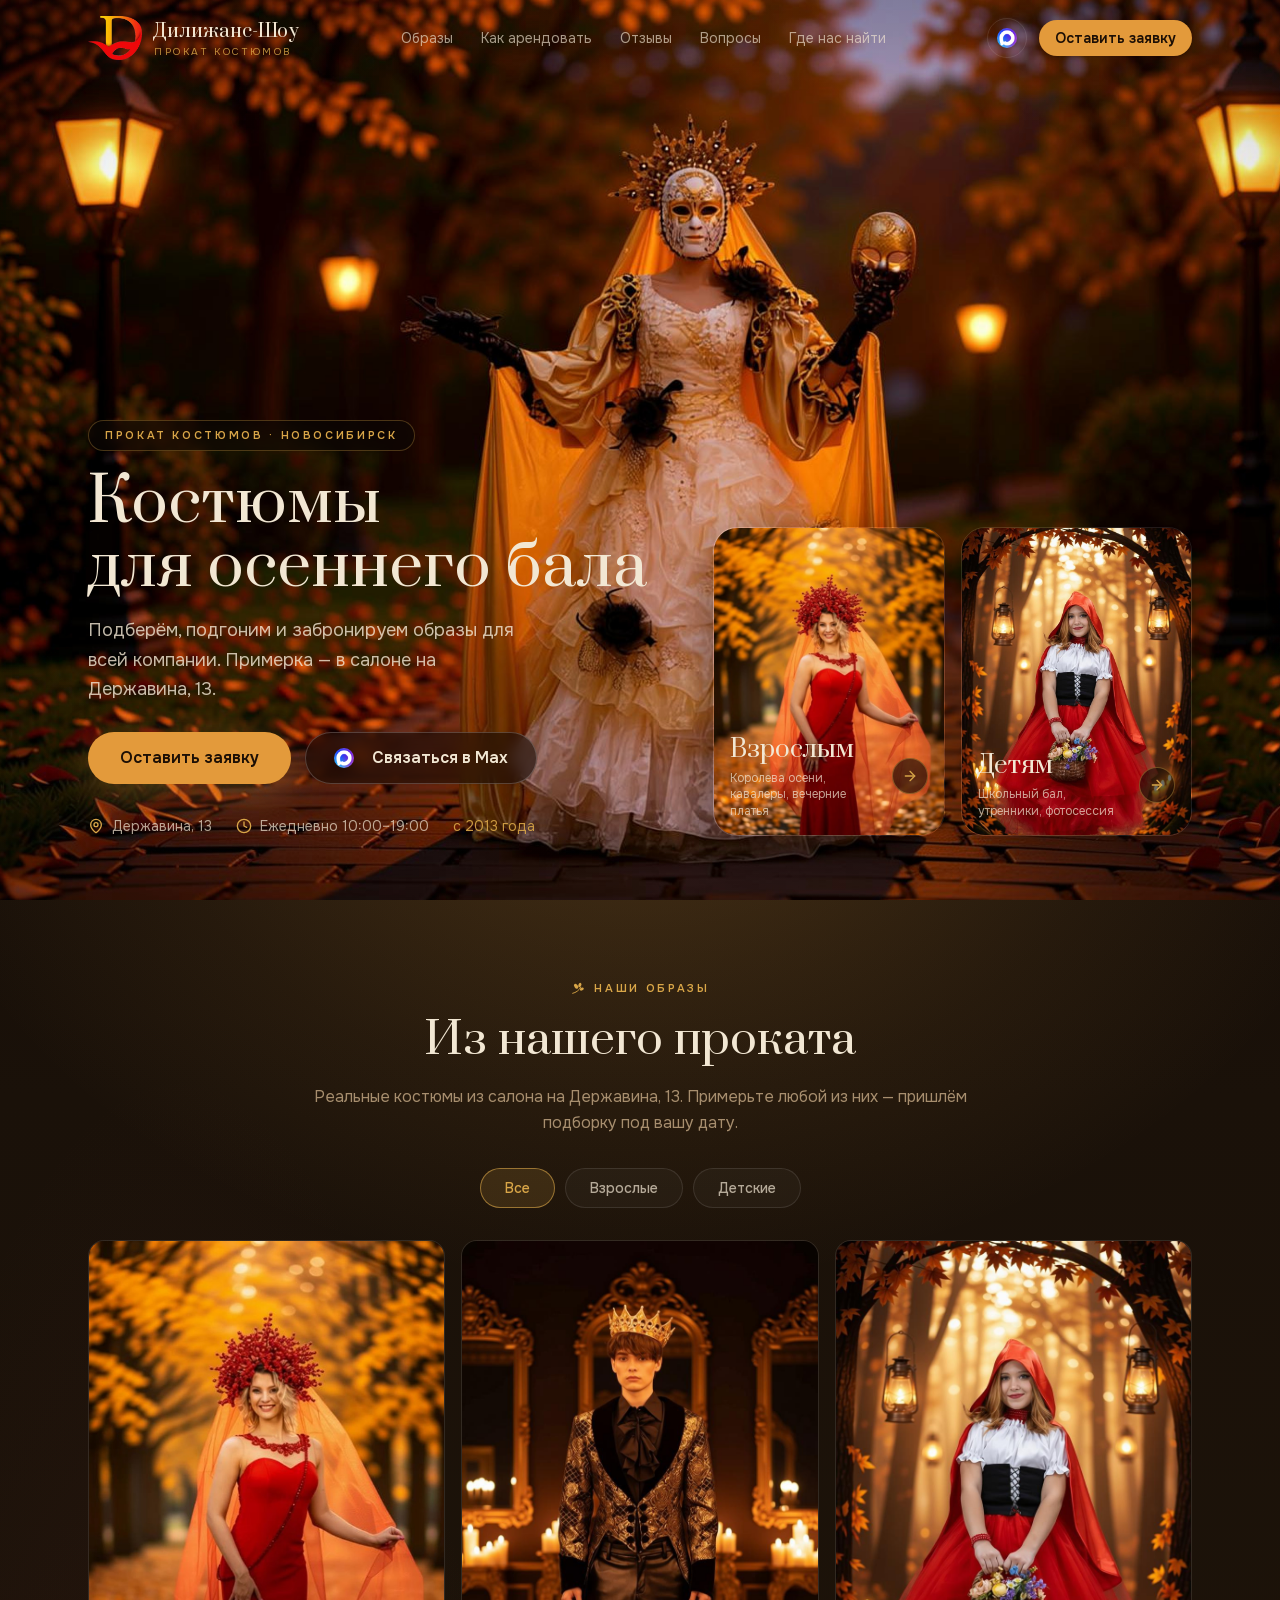
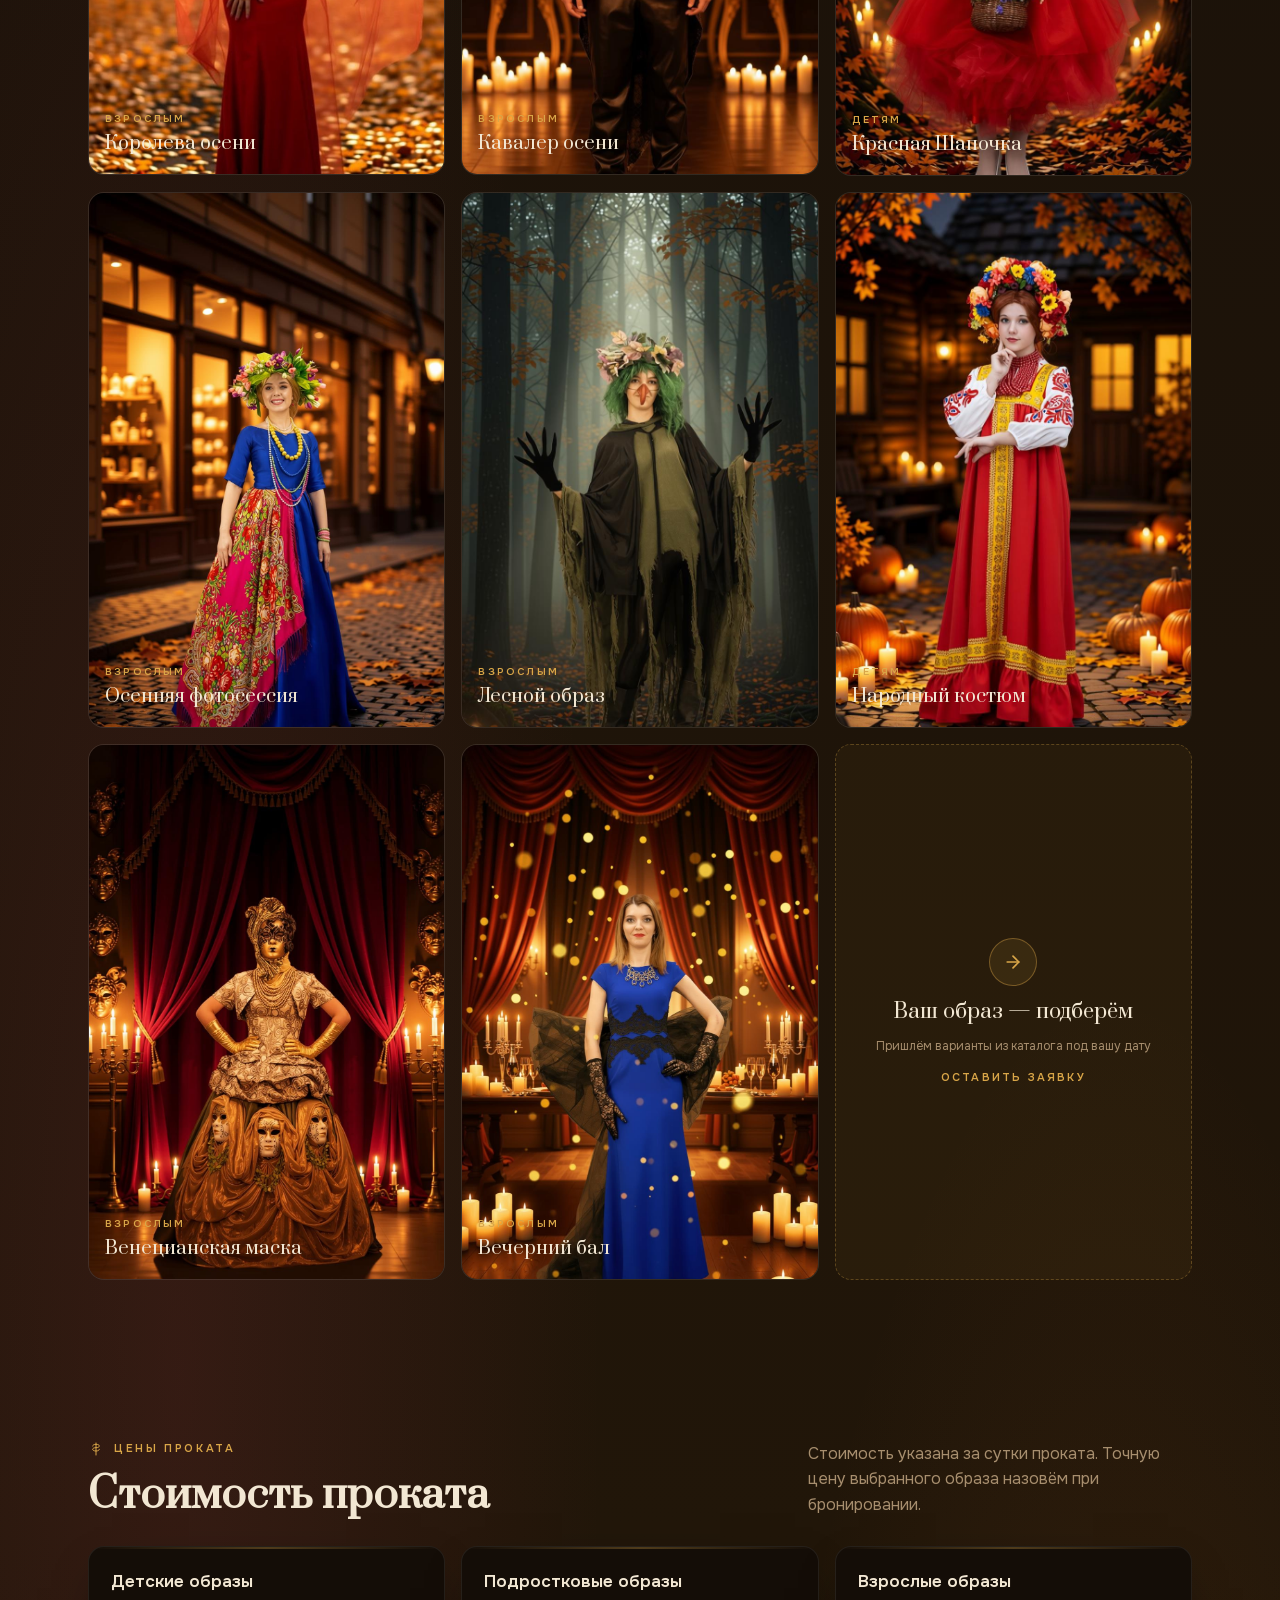
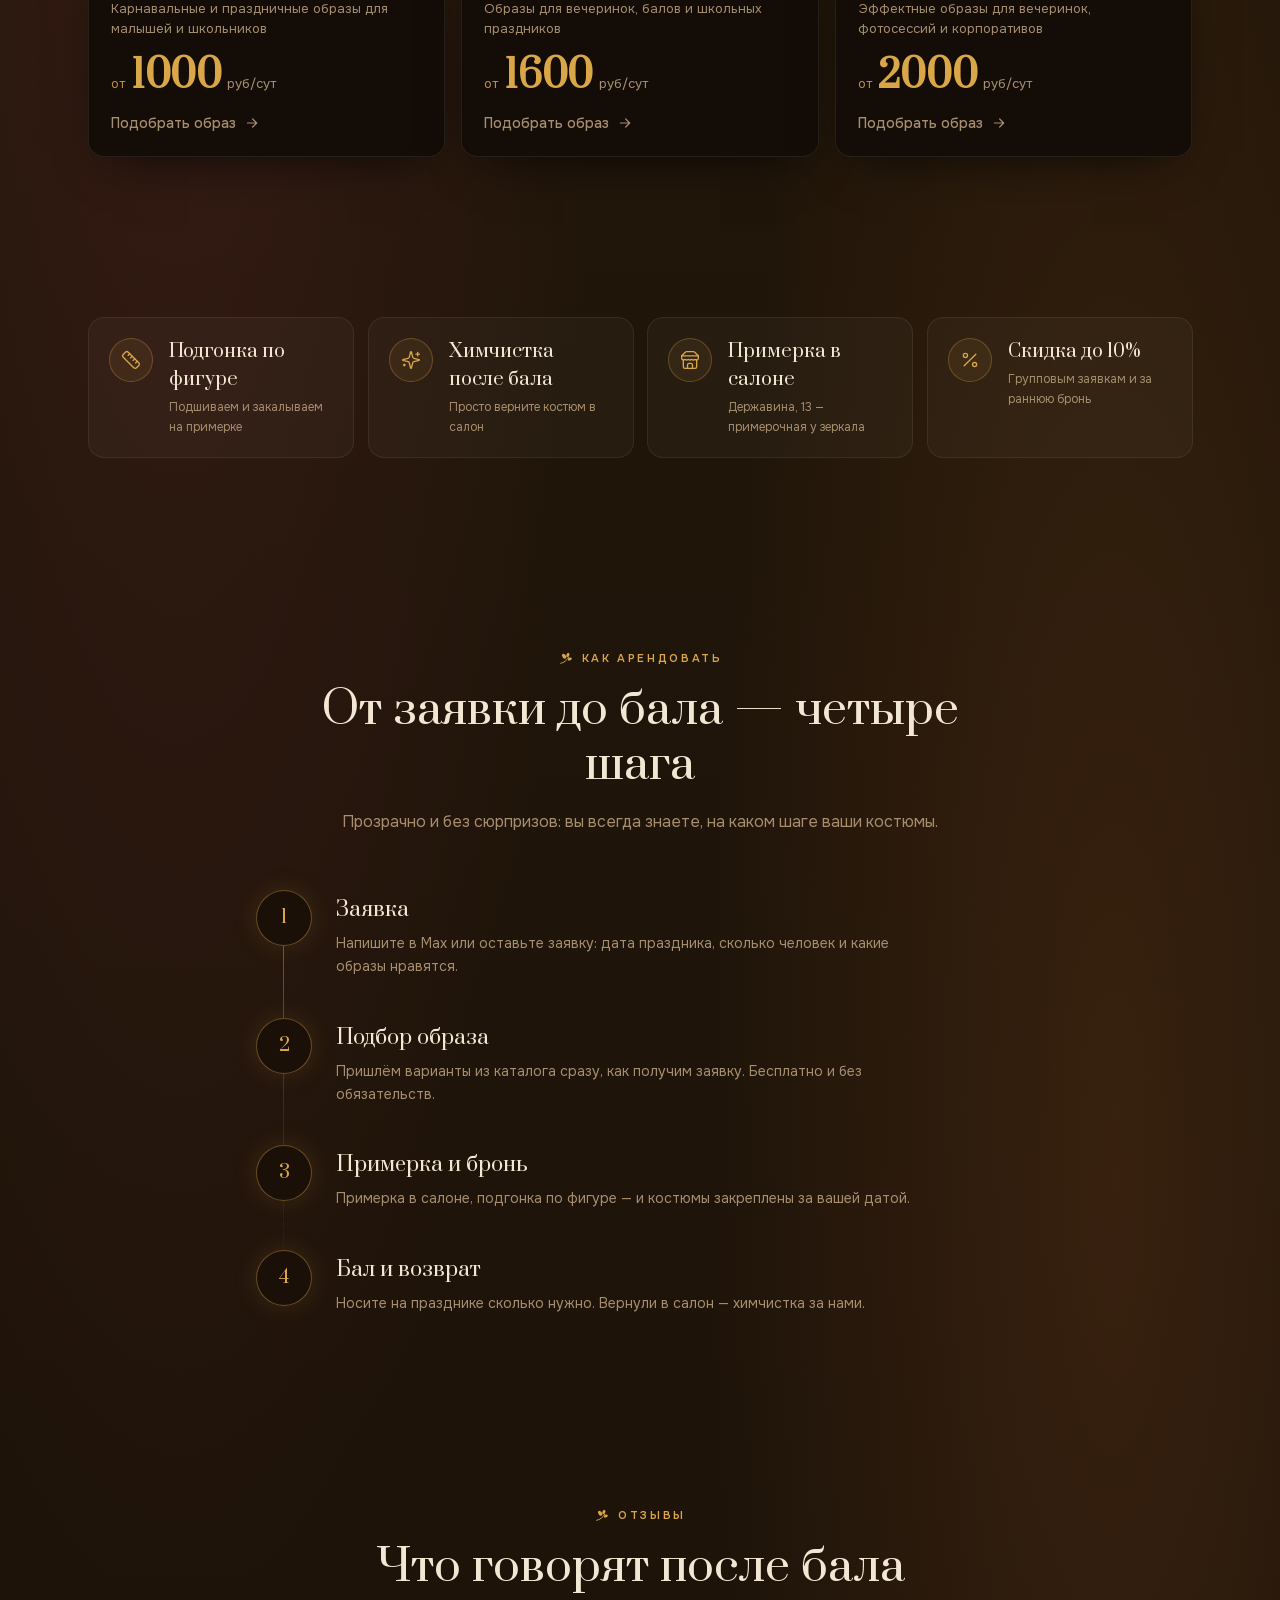
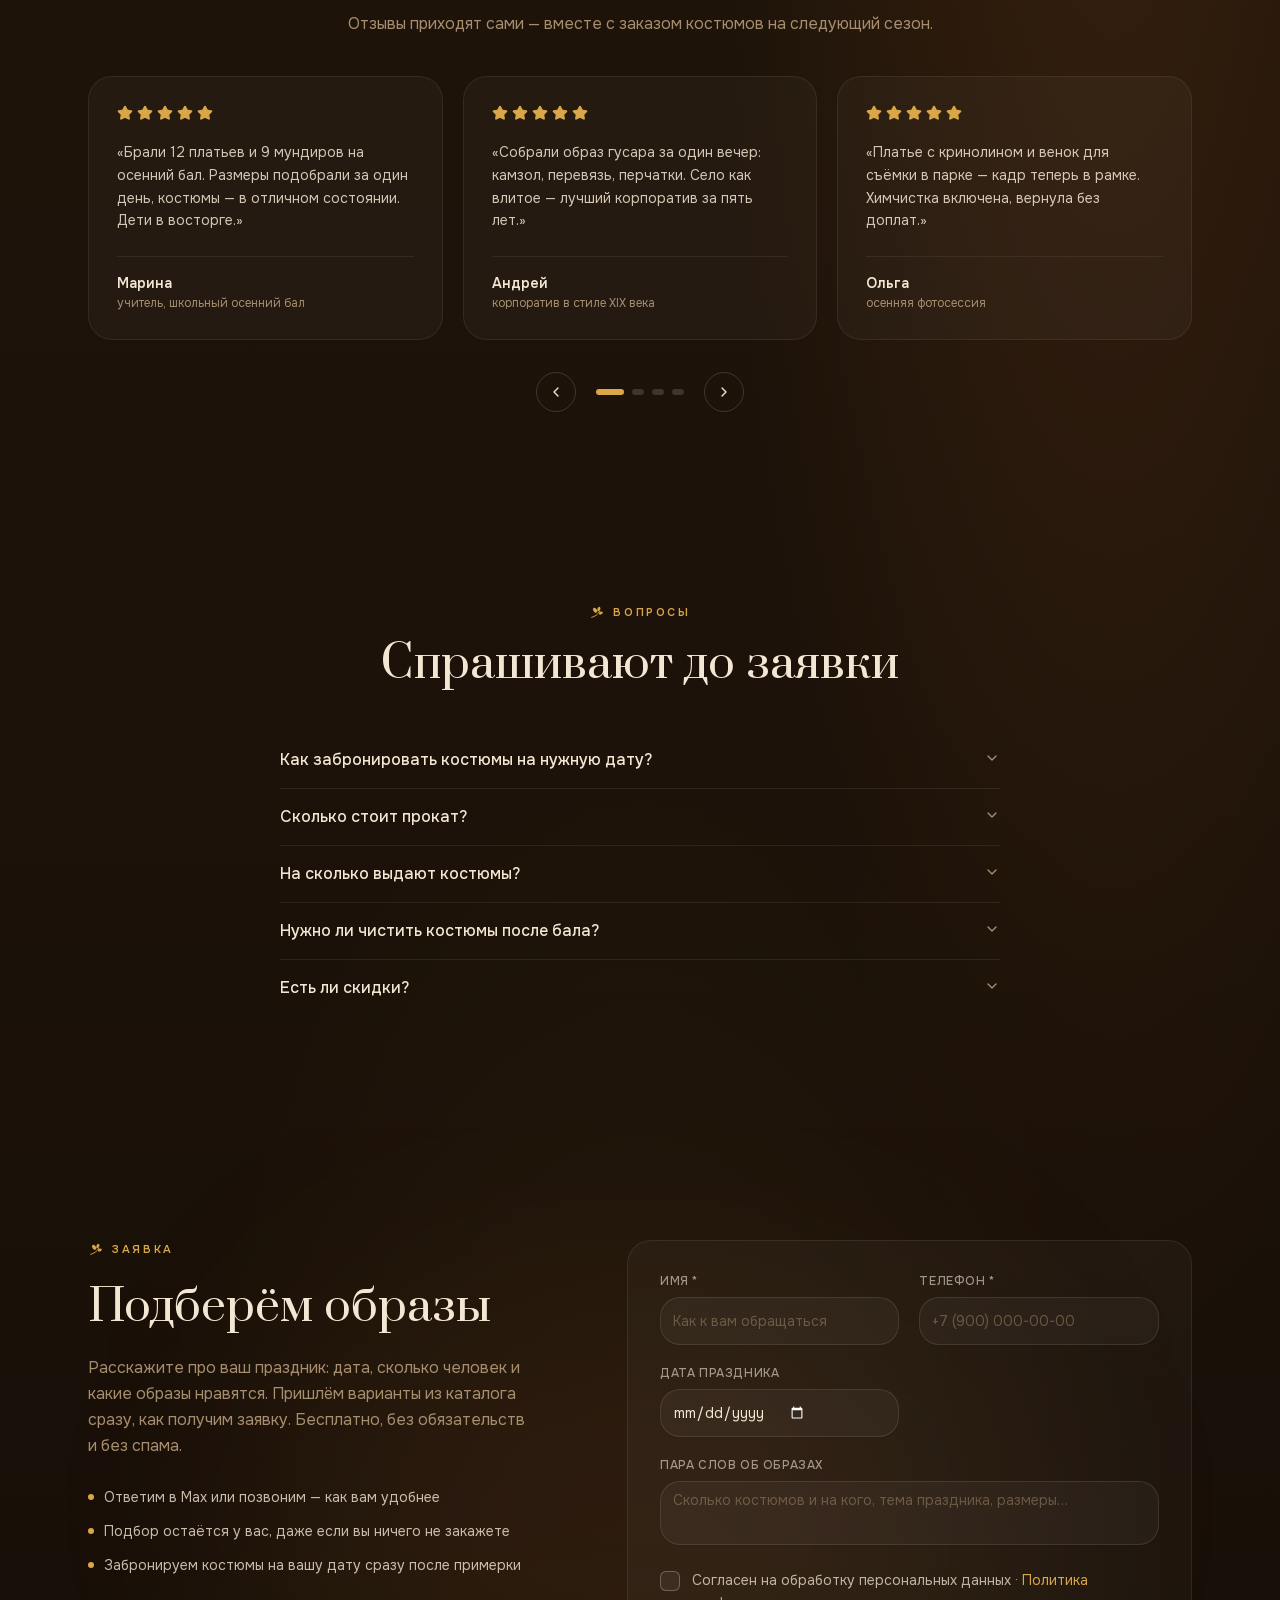
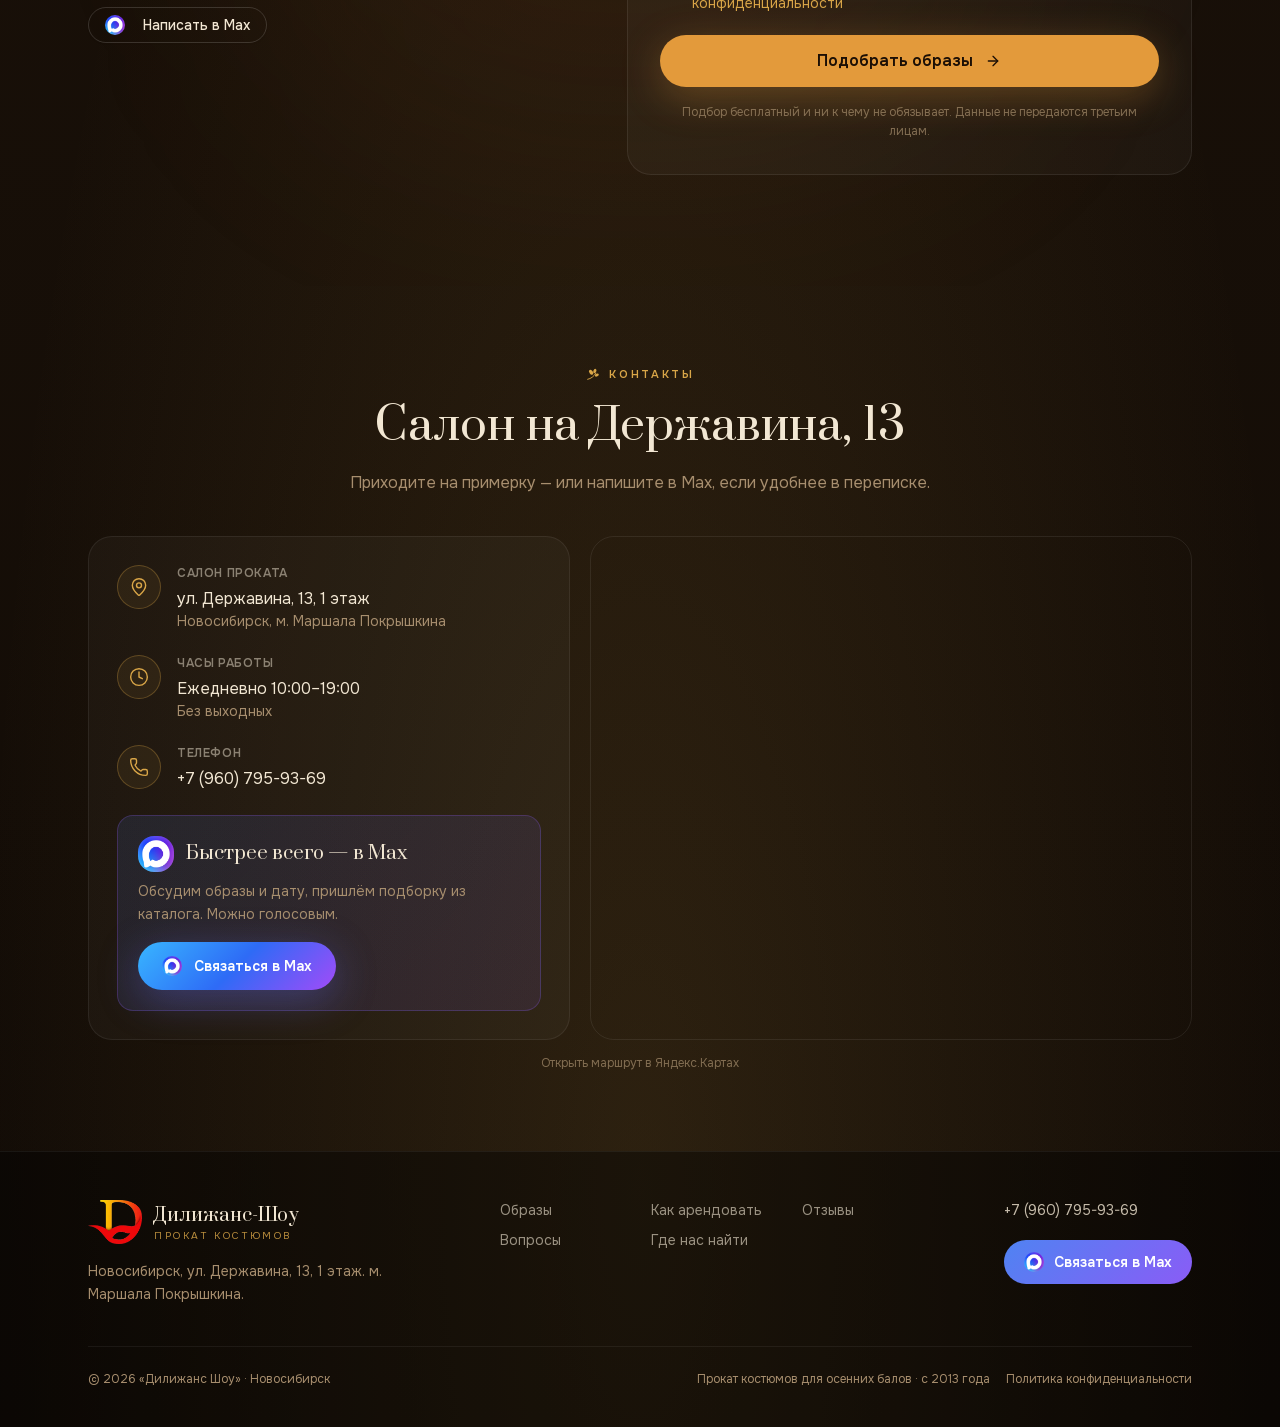
==== commit e92fbbe6: "Добавлена секция цен (3 борда: детские/подростковые/взрослые образы)" ====
--- a/index.html
+++ b/index.html
@@ -1 +1,53 @@
-<!DOCTYPE html><!--1BhXYPpdYveONgXdcoFt_--><html lang="ru"><head><meta charSet="utf-8"/><meta name="viewport" content="width=device-width, initial-scale=1"/><link rel="preload" href="/_next/static/media/16d91c780434f2ce-s.p.b7df561f.woff2" as="font" crossorigin="" type="font/woff2"/><link rel="preload" href="/_next/static/media/44af270ac9d55e91-s.p.ee799cec.woff2" as="font" crossorigin="" type="font/woff2"/><link rel="preload" href="/_next/static/media/68019c21ced96fa9-s.p.7b4581b3.woff2" as="font" crossorigin="" type="font/woff2"/><link rel="preload" href="/_next/static/media/8800dfc60902df36-s.p.d48c4d68.woff2" as="font" crossorigin="" type="font/woff2"/><link rel="preload" href="/logo.png" as="image"/><link rel="preload" href="/images/max-logo.png" as="image"/><link rel="preload" as="image" imageSrcSet="/images/ball/hero-960.jpg?v=10 960w, /images/ball/hero-1920.jpg?v=10 1920w, /images/ball/hero-4k.jpg?v=10 3840w" imageSizes="100vw" fetchPriority="high"/><link rel="preload" as="image" href="/images/ball/queen-v3.jpg"/><link rel="stylesheet" href="/_next/static/chunks/9f50cdadc7d1470e.css" data-precedence="next"/><link rel="stylesheet" href="/_next/static/chunks/0850a4e8f589237d.css" data-precedence="next"/><link rel="preload" as="script" fetchPriority="low" href="/_next/static/chunks/909cbc0b55ad83fe.js"/><script src="/_next/static/chunks/de2e26ab072db058.js" async=""></script><script src="/_next/static/chunks/3b3c7ed019bbd741.js" async=""></script><script src="/_next/static/chunks/turbopack-a57c16bd11948d8d.js" async=""></script><script src="/_next/static/chunks/2ee413352969548f.js" async=""></script><script src="/_next/static/chunks/b34f3a30de97b68c.js" async=""></script><script src="/_next/static/chunks/ff1a16fafef87110.js" async=""></script><script src="/_next/static/chunks/d2be314c3ece3fbe.js" async=""></script><script src="/_next/static/chunks/3f76a98a7ebc3850.js" async=""></script><link rel="preload" href="/form-endpoint.js" as="script"/><meta name="next-size-adjust" content=""/><meta name="theme-color" content="#0d0704"/><title>Прокат костюмов для осеннего бала в Новосибирске | Дилижанс Шоу</title><meta name="description" content="Дилижанс Шоу — прокат костюмов для осенних балов, тематических вечеров и фотосессий: бальные платья, мундиры и фраки, образы Королевы осени, лесные и народные костюмы, маски и аксессуары. Подбор образа, примерка и подгонка в салоне, химчистка включена. Скидка до 10% при раннем бронировании."/><meta name="author" content="Дилижанс Шоу"/><meta name="keywords" content="прокат костюмов новосибирск,аренда костюмов,костюмы на осенний бал,бальное платье напрокат,костюм гусара прокат,костюмы для школьного бала,костюм королевы осени,лесные костюмы для детей,народные костюмы напрокат,маскарадные маски прокат,костюмы для осенней фотосессии,дилижанс шоу"/><meta property="og:title" content="Осенний бал начинается с костюма | Дилижанс Шоу"/><meta property="og:description" content="Прокат костюмов для осенних балов, вечеров и фотосессий: бальные платья, мундиры, лесные и народные образы. Подбор образа, примерка в салоне, химчистка включена."/><meta property="og:site_name" content="Дилижанс Шоу"/><meta property="og:locale" content="ru_RU"/><meta property="og:image" content="https://osenniy-bal.dilizhans-show.ru/images/ball/hero-1920.jpg"/><meta property="og:image:width" content="1920"/><meta property="og:image:height" content="1088"/><meta property="og:image:alt" content="Осенний бал — прокат костюмов Дилижанс Шоу, Новосибирск"/><meta property="og:type" content="website"/><meta name="twitter:card" content="summary_large_image"/><meta name="twitter:title" content="Осенний бал начинается с костюма | Дилижанс Шоу"/><meta name="twitter:description" content="Прокат костюмов для осенних балов, вечеров и фотосессий в Новосибирске. Подбор образа, примерка в салоне, химчистка включена."/><meta name="twitter:image" content="https://osenniy-bal.dilizhans-show.ru/images/ball/hero-1920.jpg"/><link rel="icon" href="/favicon.png"/><link rel="apple-touch-icon" href="/logo.png"/><script>(self.__next_s=self.__next_s||[]).push(["/form-endpoint.js",{}])</script><script src="/_next/static/chunks/a6dad97d9634a72d.js" noModule=""></script></head><body class="prata_b34b4a11-module__yY9oaq__variable onest_e62e098e-module__PmotMW__variable antialiased bg-background text-foreground font-sans"><div hidden=""><!--$--><!--/$--></div><div id="top" class="autumn-base relative isolate flex min-h-screen flex-col text-foreground"><script type="application/ld+json">{"@context":"https://schema.org","@graph":[{"@type":"LocalBusiness","@id":"https://dilizhans-show.ru/#business","name":"Дилижанс Шоу — прокат костюмов","description":"Прокат костюмов для осенних балов, тематических вечеров и фотосессий в Новосибирске: бальные платья, мундиры и фраки, образы Королевы осени, лесные и народные костюмы, маски и аксессуары. Подбор образа, примерка и подгонка в салоне, химчистка включена, скидка до 10% группам.","url":"https://dilizhans-show.ru","telephone":["+7 (960) 795-93-69"],"foundingDate":"2013","address":{"@type":"PostalAddress","streetAddress":"ул. Державина, 13","addressLocality":"Новосибирск","addressCountry":"RU"},"geo":{"@type":"GeoCoordinates","latitude":55.0079,"longitude":82.9294},"openingHoursSpecification":{"@type":"OpeningHoursSpecification","dayOfWeek":["Monday","Tuesday","Wednesday","Thursday","Friday","Saturday","Sunday"],"opens":"10:00","closes":"19:00"}},{"@type":"FAQPage","mainEntity":[{"@type":"Question","name":"Как забронировать костюмы на нужную дату?","acceptedAnswer":{"@type":"Answer","text":"Оставьте заявку или напишите в Max: расскажете про праздник и дату, мы пришлём варианты из каталога, вы примерите — и мы закрепим костюмы за вашим днём."}},{"@type":"Question","name":"Сколько стоит прокат?","acceptedAnswer":{"@type":"Answer","text":"Зависит от образа, количества костюмов и срока — поэтому цифр на сайте нет. Напишите в Max или оставьте заявку: посчитаем ваш запрос точно и без скрытых доплат."}},{"@type":"Question","name":"На сколько выдают костюмы?","acceptedAnswer":{"@type":"Answer","text":"Срок проката — от одного дня: можно взять костюм только на дату праздника. Хотите носить образ дольше — на фотосессию, второй день торжества или весь уик-энд, — подберём удобный срок при бронировании."}},{"@type":"Question","name":"Нужно ли чистить костюмы после бала?","acceptedAnswer":{"@type":"Answer","text":"Нет. Химчистка входит в прокат: просто верните костюмы в салон в том виде, в каком они есть."}},{"@type":"Question","name":"Есть ли скидки?","acceptedAnswer":{"@type":"Answer","text":"Да: при раннем бронировании и на групповые заявки — скидка до 10%."}}]}]}</script><div aria-hidden="true" class="pointer-events-none absolute inset-0 -z-10 overflow-hidden"><div class="autumn-glow-top absolute inset-x-0 top-[80vh] h-[130vh]"></div><div class="autumn-glow-page absolute inset-0"></div></div><header class="fixed inset-x-0 top-0 z-50 transition-all duration-500 bg-transparent"><div class="mx-auto flex h-[76px] w-full max-w-6xl items-center justify-between px-4 sm:px-6"><a href="#top" class="group flex items-center gap-3" aria-label="Дилижанс-Шоу — на главную"><img src="/logo.png" alt="Логотип «Дилижанс-Шоу»" class="h-11 w-auto drop-shadow-[0_4px_20px_rgba(217,110,40,0.4)] transition-transform duration-500 group-hover:scale-[1.06]"/><span class="hidden flex-col leading-tight sm:flex"><span class="font-display text-lg text-foreground">Дилижанс-Шоу</span><span class="text-[10px] uppercase tracking-[0.26em] text-gold/85">прокат костюмов</span></span></a><nav class="hidden items-center gap-7 lg:flex" aria-label="Основная навигация"><a href="#gallery" class="link-underline text-sm text-foreground/65 transition-colors hover:text-gold">Образы</a><a href="#how" class="link-underline text-sm text-foreground/65 transition-colors hover:text-gold">Как арендовать</a><a href="#reviews" class="link-underline text-sm text-foreground/65 transition-colors hover:text-gold">Отзывы</a><a href="#faq" class="link-underline text-sm text-foreground/65 transition-colors hover:text-gold">Вопросы</a><a href="#contacts" class="link-underline text-sm text-foreground/65 transition-colors hover:text-gold">Где нас найти</a></nav><div class="flex items-center gap-3"><a href="https://max.ru/u/f9LHodD0cOJocOwiPnQLLzSgCQiy2Yl37YajanMQ6QZUW6OFCJ4qyqFue1M" target="_blank" rel="noopener noreferrer" aria-label="Связаться в Max" class="hidden h-10 w-10 items-center justify-center rounded-full border border-white/10 transition hover:border-[#8a5cf6]/60 hover:shadow-[0_0_20px_rgba(138,92,246,0.25)] sm:flex"><img src="/images/max-logo.png" alt="" aria-hidden="true" class="inline-block shrink-0 h-5 w-5 rounded-md" draggable="false"/></a><a href="#lead" data-slot="button" class="items-center justify-center gap-2 whitespace-nowrap text-sm transition-all disabled:pointer-events-none disabled:opacity-50 [&amp;_svg]:pointer-events-none [&amp;_svg:not([class*=&#x27;size-&#x27;])]:size-4 shrink-0 [&amp;_svg]:shrink-0 outline-none focus-visible:border-ring focus-visible:ring-ring/50 focus-visible:ring-[3px] aria-invalid:ring-destructive/20 dark:aria-invalid:ring-destructive/40 aria-invalid:border-destructive bg-primary text-primary-foreground shadow-xs hover:bg-primary/90 h-9 px-4 py-2 has-[&gt;svg]:px-3 hidden rounded-full font-semibold sm:inline-flex">Оставить заявку</a><button data-slot="sheet-trigger" class="inline-flex items-center justify-center gap-2 whitespace-nowrap text-sm font-medium transition-all disabled:pointer-events-none disabled:opacity-50 [&amp;_svg]:pointer-events-none [&amp;_svg:not([class*=&#x27;size-&#x27;])]:size-4 shrink-0 [&amp;_svg]:shrink-0 outline-none focus-visible:border-ring focus-visible:ring-ring/50 focus-visible:ring-[3px] aria-invalid:ring-destructive/20 dark:aria-invalid:ring-destructive/40 aria-invalid:border-destructive border shadow-xs hover:bg-accent hover:text-accent-foreground dark:bg-input/30 dark:border-input dark:hover:bg-input/50 size-9 rounded-full border-white/15 bg-white/[0.03] lg:hidden" aria-label="Открыть меню" type="button" aria-haspopup="dialog" aria-expanded="false" aria-controls="radix-_R_1tlfdb_" data-state="closed"><svg xmlns="http://www.w3.org/2000/svg" width="24" height="24" viewBox="0 0 24 24" fill="none" stroke="currentColor" stroke-width="2" stroke-linecap="round" stroke-linejoin="round" class="lucide lucide-menu h-5 w-5" aria-hidden="true"><path d="M4 12h16"></path><path d="M4 18h16"></path><path d="M4 6h16"></path></svg></button></div></div></header><main class="flex-1"><section class="relative flex min-h-[100svh] flex-col overflow-hidden"><div class="absolute inset-0 bg-[radial-gradient(120%_100%_at_50%_0%,#3d2712_0%,#26180a_48%,#0d0704_100%)]" aria-hidden="true"><img src="/images/ball/hero-1920.jpg?v=10" srcSet="/images/ball/hero-960.jpg?v=10 960w, /images/ball/hero-1920.jpg?v=10 1920w, /images/ball/hero-4k.jpg?v=10 3840w" sizes="100vw" alt="" fetchPriority="high" decoding="async" class="absolute inset-0 h-full w-full object-cover object-[44%_20%]"/><div class="absolute inset-0 h-44 bg-[linear-gradient(to_b,rgba(13,7,4,0.96),rgba(13,7,4,0.55)_58%,transparent)]"></div><div class="absolute inset-x-0 bottom-0 h-[55%] bg-[linear-gradient(to_t,rgba(13,7,4,0.97),rgba(13,7,4,0.6)_55%,transparent)]"></div><div class="absolute inset-0 bg-[radial-gradient(120%_90%_at_50%_50%,transparent_45%,rgba(13,7,4,0.55)_100%)]"></div></div><div class="relative mx-auto flex w-full max-w-6xl flex-1 flex-col justify-end px-4 pb-12 pt-32 sm:px-6 md:pb-16"><div class="grid items-end gap-10 lg:grid-cols-[1.1fr_0.9fr]"><div><span class="inline-flex items-center gap-2 rounded-full border border-gold/30 bg-[#0d0704]/60 px-4 py-1.5 text-[11px] font-semibold uppercase tracking-[0.24em] text-gold backdrop-blur-sm">Прокат костюмов · Новосибирск</span><h1 class="mt-5 max-w-xl font-display text-4xl leading-[1.08] text-foreground sm:text-5xl md:text-6xl">Костюмы для осеннего бала</h1><p class="mt-4 max-w-md text-base leading-relaxed text-foreground/80 sm:text-lg">Подберём, подгоним и забронируем образы для всей компании. Примерка — в салоне на Державина, 13.</p><div class="mt-7 flex flex-wrap items-center gap-3.5"><a href="#lead" data-slot="button" class="inline-flex items-center justify-center gap-2 whitespace-nowrap disabled:pointer-events-none disabled:opacity-50 [&amp;_svg]:pointer-events-none [&amp;_svg:not([class*=&#x27;size-&#x27;])]:size-4 shrink-0 [&amp;_svg]:shrink-0 outline-none focus-visible:border-ring focus-visible:ring-ring/50 focus-visible:ring-[3px] aria-invalid:ring-destructive/20 dark:aria-invalid:ring-destructive/40 aria-invalid:border-destructive bg-primary text-primary-foreground hover:bg-primary/90 has-[&gt;svg]:px-4 h-13 rounded-full px-8 text-base font-semibold shadow-[0_10px_40px_rgba(227,154,59,0.35)] transition-transform duration-300 hover:scale-[1.03]">Оставить заявку</a><a href="https://max.ru/u/f9LHodD0cOJocOwiPnQLLzSgCQiy2Yl37YajanMQ6QZUW6OFCJ4qyqFue1M" target="_blank" rel="noopener noreferrer" data-slot="button" class="inline-flex items-center justify-center gap-2 whitespace-nowrap disabled:pointer-events-none disabled:opacity-50 [&amp;_svg]:pointer-events-none [&amp;_svg:not([class*=&#x27;size-&#x27;])]:size-4 shrink-0 [&amp;_svg]:shrink-0 outline-none focus-visible:border-ring focus-visible:ring-ring/50 focus-visible:ring-[3px] aria-invalid:ring-destructive/20 dark:aria-invalid:ring-destructive/40 aria-invalid:border-destructive border shadow-xs hover:text-accent-foreground dark:bg-input/30 dark:border-input dark:hover:bg-input/50 has-[&gt;svg]:px-4 h-13 rounded-full border-white/20 bg-[#0d0704]/50 px-7 text-base font-semibold text-foreground backdrop-blur-sm transition hover:border-[#8a5cf6]/60 hover:bg-[#0d0704]/70"><img src="/images/max-logo.png" alt="" aria-hidden="true" class="inline-block shrink-0 mr-2.5 h-5 w-5 rounded-md" draggable="false"/>Связаться в Max</a></div><div class="mt-8 flex flex-wrap items-center gap-x-6 gap-y-2 text-sm text-foreground/70"><span class="inline-flex items-center gap-2"><svg xmlns="http://www.w3.org/2000/svg" width="24" height="24" viewBox="0 0 24 24" fill="none" stroke="currentColor" stroke-width="2" stroke-linecap="round" stroke-linejoin="round" class="lucide lucide-map-pin h-4 w-4 text-gold" aria-hidden="true"><path d="M20 10c0 4.993-5.539 10.193-7.399 11.799a1 1 0 0 1-1.202 0C9.539 20.193 4 14.993 4 10a8 8 0 0 1 16 0"></path><circle cx="12" cy="10" r="3"></circle></svg>Державина, 13</span><span class="inline-flex items-center gap-2"><svg xmlns="http://www.w3.org/2000/svg" width="24" height="24" viewBox="0 0 24 24" fill="none" stroke="currentColor" stroke-width="2" stroke-linecap="round" stroke-linejoin="round" class="lucide lucide-clock h-4 w-4 text-gold" aria-hidden="true"><path d="M12 6v6l4 2"></path><circle cx="12" cy="12" r="10"></circle></svg>Ежедневно 10:00–19:00</span><span class="text-gold/90">с <!-- -->2013<!-- --> года</span></div></div><div class="grid grid-cols-2 gap-4"><button type="button" class="group relative aspect-[3/4] w-full overflow-hidden rounded-3xl border border-white/10 text-left shadow-[0_18px_60px_rgba(0,0,0,0.5)] transition-all duration-500 hover:-translate-y-1 hover:border-gold/40 focus-visible:outline-none focus-visible:ring-2 focus-visible:ring-gold/60 sm:aspect-[4/5] lg:aspect-[3/4]" aria-label="Показать образы: Взрослым"><img alt="" decoding="async" data-nimg="fill" class="object-cover object-top transition-transform duration-700 group-hover:scale-[1.05]" style="position:absolute;height:100%;width:100%;left:0;top:0;right:0;bottom:0;color:transparent" src="/images/ball/queen-v3.jpg"/><span aria-hidden="true" class="absolute inset-0 bg-[linear-gradient(to_t,rgba(13,7,4,0.9),rgba(13,7,4,0.15)_55%,transparent)]"></span><span class="absolute inset-x-0 bottom-0 flex items-center justify-between gap-2 p-4"><span class="flex flex-col"><span class="font-display text-xl text-foreground sm:text-2xl">Взрослым</span><span class="mt-1 hidden text-xs leading-snug text-foreground/70 sm:block">Королева осени, кавалеры, вечерние платья</span></span><span class="grid h-9 w-9 shrink-0 place-items-center rounded-full border border-gold/40 bg-[#0d0704]/60 text-gold transition-transform duration-500 group-hover:translate-x-1"><svg xmlns="http://www.w3.org/2000/svg" width="24" height="24" viewBox="0 0 24 24" fill="none" stroke="currentColor" stroke-width="2" stroke-linecap="round" stroke-linejoin="round" class="lucide lucide-arrow-right h-4 w-4" aria-hidden="true"><path d="M5 12h14"></path><path d="m12 5 7 7-7 7"></path></svg></span></span></button><button type="button" class="group relative aspect-[3/4] w-full overflow-hidden rounded-3xl border border-white/10 text-left shadow-[0_18px_60px_rgba(0,0,0,0.5)] transition-all duration-500 hover:-translate-y-1 hover:border-gold/40 focus-visible:outline-none focus-visible:ring-2 focus-visible:ring-gold/60 sm:aspect-[4/5] lg:aspect-[3/4]" aria-label="Показать образы: Детям"><img alt="" loading="lazy" decoding="async" data-nimg="fill" class="object-cover object-top transition-transform duration-700 group-hover:scale-[1.05]" style="position:absolute;height:100%;width:100%;left:0;top:0;right:0;bottom:0;color:transparent" src="/images/ball/kids-1.jpg"/><span aria-hidden="true" class="absolute inset-0 bg-[linear-gradient(to_t,rgba(13,7,4,0.9),rgba(13,7,4,0.15)_55%,transparent)]"></span><span class="absolute inset-x-0 bottom-0 flex items-center justify-between gap-2 p-4"><span class="flex flex-col"><span class="font-display text-xl text-foreground sm:text-2xl">Детям</span><span class="mt-1 hidden text-xs leading-snug text-foreground/70 sm:block">Школьный бал, утренники, фотосессия</span></span><span class="grid h-9 w-9 shrink-0 place-items-center rounded-full border border-gold/40 bg-[#0d0704]/60 text-gold transition-transform duration-500 group-hover:translate-x-1"><svg xmlns="http://www.w3.org/2000/svg" width="24" height="24" viewBox="0 0 24 24" fill="none" stroke="currentColor" stroke-width="2" stroke-linecap="round" stroke-linejoin="round" class="lucide lucide-arrow-right h-4 w-4" aria-hidden="true"><path d="M5 12h14"></path><path d="m12 5 7 7-7 7"></path></svg></span></span></button></div></div></div></section><section id="gallery" class="relative scroll-mt-20 py-16 md:py-20"><div class="mx-auto w-full max-w-6xl px-4 sm:px-6"><div data-reveal="true" class="flex max-w-2xl flex-col gap-4 items-center text-center mx-auto" style="--reveal-delay:0ms"><span class="inline-flex items-center gap-2 text-[11px] font-semibold uppercase tracking-[0.24em] text-gold"><svg viewBox="0 0 24 24" fill="currentColor" class="h-4 w-4" aria-hidden="true"><path d="M4 20c5.2-1.2 9.2-4.2 12.2-9.2" stroke="currentColor" stroke-width="1.4" fill="none" stroke-linecap="round"></path><ellipse cx="9.2" cy="9.4" rx="2.7" ry="4.1" transform="rotate(-35 9.2 9.4)"></ellipse><ellipse cx="14.8" cy="7.6" rx="2.2" ry="3.4" transform="rotate(22 14.8 7.6)"></ellipse><ellipse cx="17.8" cy="13.6" rx="2" ry="3.1" transform="rotate(64 17.8 13.6)"></ellipse></svg>Наши образы</span><h2 class="font-display text-3xl leading-tight text-foreground sm:text-4xl md:text-[2.75rem]">Из нашего проката</h2><p class="text-base leading-relaxed text-muted-foreground">Реальные костюмы из салона на Державина, 13. Примерьте любой из них — пришлём подборку под вашу дату.</p></div><div data-reveal="true" class="" style="--reveal-delay:100ms"><div class="mt-8 flex flex-wrap items-center justify-center gap-2.5" role="tablist" aria-label="Фильтр образов"><button type="button" role="tab" aria-selected="true" class="h-10 rounded-full border px-6 text-sm font-medium transition-all duration-300 border-gold/60 bg-gold/15 text-gold">Все</button><button type="button" role="tab" aria-selected="false" class="h-10 rounded-full border px-6 text-sm font-medium transition-all duration-300 border-white/10 bg-white/[0.03] text-foreground/70 hover:border-gold/30 hover:text-foreground">Взрослые</button><button type="button" role="tab" aria-selected="false" class="h-10 rounded-full border px-6 text-sm font-medium transition-all duration-300 border-white/10 bg-white/[0.03] text-foreground/70 hover:border-gold/30 hover:text-foreground">Детские</button></div></div><div class="mt-8 grid grid-cols-2 gap-3.5 sm:grid-cols-3 sm:gap-4"><button type="button" class="group relative aspect-[2/3] overflow-hidden rounded-2xl border border-white/[0.08] bg-white/[0.02] text-left transition-colors duration-500 hover:border-gold/35 focus-visible:outline-none focus-visible:ring-2 focus-visible:ring-gold/50" aria-label="Открыть образ «Королева осени»" aria-haspopup="dialog" aria-expanded="false" aria-controls="radix-_R_1ea5fdb_" data-state="closed" data-slot="dialog-trigger"><img alt="Образ королевы осени: красное платье и венец из рябины с фатой — прокат на осенний бал" loading="lazy" decoding="async" data-nimg="fill" class="object-cover object-top transition-transform duration-700 group-hover:scale-[1.04]" style="position:absolute;height:100%;width:100%;left:0;top:0;right:0;bottom:0;color:transparent" src="/images/ball/queen-v3.jpg"/><span aria-hidden="true" class="absolute inset-0 bg-[linear-gradient(to_t,rgba(13,7,4,0.88),rgba(13,7,4,0.1)_50%,transparent)]"></span><span class="absolute inset-x-0 bottom-0 block p-3.5 sm:p-4"><span class="block text-[10px] font-semibold uppercase tracking-[0.22em] text-gold">Взрослым</span><span class="mt-1 block font-display text-base text-foreground sm:text-lg">Королева осени</span></span></button><button type="button" class="group relative aspect-[2/3] overflow-hidden rounded-2xl border border-white/[0.08] bg-white/[0.02] text-left transition-colors duration-500 hover:border-gold/35 focus-visible:outline-none focus-visible:ring-2 focus-visible:ring-gold/50" aria-label="Открыть образ «Кавалер осени»" aria-haspopup="dialog" aria-expanded="false" aria-controls="radix-_R_2ea5fdb_" data-state="closed" data-slot="dialog-trigger"><img alt="Мужской костюм с золотым вышитым камзолом и короной — прокат кавалера на осенний бал" loading="lazy" decoding="async" data-nimg="fill" class="object-cover object-top transition-transform duration-700 group-hover:scale-[1.04]" style="position:absolute;height:100%;width:100%;left:0;top:0;right:0;bottom:0;color:transparent" src="/images/ball/cavalier.jpg"/><span aria-hidden="true" class="absolute inset-0 bg-[linear-gradient(to_t,rgba(13,7,4,0.88),rgba(13,7,4,0.1)_50%,transparent)]"></span><span class="absolute inset-x-0 bottom-0 block p-3.5 sm:p-4"><span class="block text-[10px] font-semibold uppercase tracking-[0.22em] text-gold">Взрослым</span><span class="mt-1 block font-display text-base text-foreground sm:text-lg">Кавалер осени</span></span></button><button type="button" class="group relative aspect-[2/3] overflow-hidden rounded-2xl border border-white/[0.08] bg-white/[0.02] text-left transition-colors duration-500 hover:border-gold/35 focus-visible:outline-none focus-visible:ring-2 focus-visible:ring-gold/50" aria-label="Открыть образ «Красная Шапочка»" aria-haspopup="dialog" aria-expanded="false" aria-controls="radix-_R_3ea5fdb_" data-state="closed" data-slot="dialog-trigger"><img alt="Детский костюм Красной Шапочки с корзинкой — прокат костюмов для детей в Новосибирске" loading="lazy" decoding="async" data-nimg="fill" class="object-cover object-top transition-transform duration-700 group-hover:scale-[1.04]" style="position:absolute;height:100%;width:100%;left:0;top:0;right:0;bottom:0;color:transparent" src="/images/ball/kids-1.jpg"/><span aria-hidden="true" class="absolute inset-0 bg-[linear-gradient(to_t,rgba(13,7,4,0.88),rgba(13,7,4,0.1)_50%,transparent)]"></span><span class="absolute inset-x-0 bottom-0 block p-3.5 sm:p-4"><span class="block text-[10px] font-semibold uppercase tracking-[0.22em] text-gold">Детям</span><span class="mt-1 block font-display text-base text-foreground sm:text-lg">Красная Шапочка</span></span></button><button type="button" class="group relative aspect-[2/3] overflow-hidden rounded-2xl border border-white/[0.08] bg-white/[0.02] text-left transition-colors duration-500 hover:border-gold/35 focus-visible:outline-none focus-visible:ring-2 focus-visible:ring-gold/50" aria-label="Открыть образ «Осенняя фотосессия»" aria-haspopup="dialog" aria-expanded="false" aria-controls="radix-_R_4ea5fdb_" data-state="closed" data-slot="dialog-trigger"><img alt="Голубое платье с шалью и венком из цветов для осенней фотосессии — напрокат" loading="lazy" decoding="async" data-nimg="fill" class="object-cover object-top transition-transform duration-700 group-hover:scale-[1.04]" style="position:absolute;height:100%;width:100%;left:0;top:0;right:0;bottom:0;color:transparent" src="/images/ball/autumn-v2.jpg"/><span aria-hidden="true" class="absolute inset-0 bg-[linear-gradient(to_t,rgba(13,7,4,0.88),rgba(13,7,4,0.1)_50%,transparent)]"></span><span class="absolute inset-x-0 bottom-0 block p-3.5 sm:p-4"><span class="block text-[10px] font-semibold uppercase tracking-[0.22em] text-gold">Взрослым</span><span class="mt-1 block font-display text-base text-foreground sm:text-lg">Осенняя фотосессия</span></span></button><button type="button" class="group relative aspect-[2/3] overflow-hidden rounded-2xl border border-white/[0.08] bg-white/[0.02] text-left transition-colors duration-500 hover:border-gold/35 focus-visible:outline-none focus-visible:ring-2 focus-visible:ring-gold/50" aria-label="Открыть образ «Лесной образ»" aria-haspopup="dialog" aria-expanded="false" aria-controls="radix-_R_5ea5fdb_" data-state="closed" data-slot="dialog-trigger"><img alt="Лесной образ с плащом изо мха и цветочным венком — прокат костюмов на осенний праздник" loading="lazy" decoding="async" data-nimg="fill" class="object-cover object-top transition-transform duration-700 group-hover:scale-[1.04]" style="position:absolute;height:100%;width:100%;left:0;top:0;right:0;bottom:0;color:transparent" src="/images/ball/forest.jpg"/><span aria-hidden="true" class="absolute inset-0 bg-[linear-gradient(to_t,rgba(13,7,4,0.88),rgba(13,7,4,0.1)_50%,transparent)]"></span><span class="absolute inset-x-0 bottom-0 block p-3.5 sm:p-4"><span class="block text-[10px] font-semibold uppercase tracking-[0.22em] text-gold">Взрослым</span><span class="mt-1 block font-display text-base text-foreground sm:text-lg">Лесной образ</span></span></button><button type="button" class="group relative aspect-[2/3] overflow-hidden rounded-2xl border border-white/[0.08] bg-white/[0.02] text-left transition-colors duration-500 hover:border-gold/35 focus-visible:outline-none focus-visible:ring-2 focus-visible:ring-gold/50" aria-label="Открыть образ «Народный костюм»" aria-haspopup="dialog" aria-expanded="false" aria-controls="radix-_R_6ea5fdb_" data-state="closed" data-slot="dialog-trigger"><img alt="Детский русский народный костюм с венком — аренда на школьный бал и утренник" loading="lazy" decoding="async" data-nimg="fill" class="object-cover object-top transition-transform duration-700 group-hover:scale-[1.04]" style="position:absolute;height:100%;width:100%;left:0;top:0;right:0;bottom:0;color:transparent" src="/images/ball/kids-2.jpg"/><span aria-hidden="true" class="absolute inset-0 bg-[linear-gradient(to_t,rgba(13,7,4,0.88),rgba(13,7,4,0.1)_50%,transparent)]"></span><span class="absolute inset-x-0 bottom-0 block p-3.5 sm:p-4"><span class="block text-[10px] font-semibold uppercase tracking-[0.22em] text-gold">Детям</span><span class="mt-1 block font-display text-base text-foreground sm:text-lg">Народный костюм</span></span></button><button type="button" class="group relative aspect-[2/3] overflow-hidden rounded-2xl border border-white/[0.08] bg-white/[0.02] text-left transition-colors duration-500 hover:border-gold/35 focus-visible:outline-none focus-visible:ring-2 focus-visible:ring-gold/50" aria-label="Открыть образ «Венецианская маска»" aria-haspopup="dialog" aria-expanded="false" aria-controls="radix-_R_7ea5fdb_" data-state="closed" data-slot="dialog-trigger"><img alt="Золотой венецианский костюм с масками — прокат на карнавал и бал-маскарад" loading="lazy" decoding="async" data-nimg="fill" class="object-cover object-top transition-transform duration-700 group-hover:scale-[1.04]" style="position:absolute;height:100%;width:100%;left:0;top:0;right:0;bottom:0;color:transparent" src="/images/ball/masks-v2.jpg"/><span aria-hidden="true" class="absolute inset-0 bg-[linear-gradient(to_t,rgba(13,7,4,0.88),rgba(13,7,4,0.1)_50%,transparent)]"></span><span class="absolute inset-x-0 bottom-0 block p-3.5 sm:p-4"><span class="block text-[10px] font-semibold uppercase tracking-[0.22em] text-gold">Взрослым</span><span class="mt-1 block font-display text-base text-foreground sm:text-lg">Венецианская маска</span></span></button><button type="button" class="group relative aspect-[2/3] overflow-hidden rounded-2xl border border-white/[0.08] bg-white/[0.02] text-left transition-colors duration-500 hover:border-gold/35 focus-visible:outline-none focus-visible:ring-2 focus-visible:ring-gold/50" aria-label="Открыть образ «Вечерний бал»" aria-haspopup="dialog" aria-expanded="false" aria-controls="radix-_R_8ea5fdb_" data-state="closed" data-slot="dialog-trigger"><img alt="Вечернее синее платье с кружевными перчатками и шалью — прокат на бал и торжество" loading="lazy" decoding="async" data-nimg="fill" class="object-cover object-top transition-transform duration-700 group-hover:scale-[1.04]" style="position:absolute;height:100%;width:100%;left:0;top:0;right:0;bottom:0;color:transparent" src="/images/ball/ballgown-v2.jpg"/><span aria-hidden="true" class="absolute inset-0 bg-[linear-gradient(to_t,rgba(13,7,4,0.88),rgba(13,7,4,0.1)_50%,transparent)]"></span><span class="absolute inset-x-0 bottom-0 block p-3.5 sm:p-4"><span class="block text-[10px] font-semibold uppercase tracking-[0.22em] text-gold">Взрослым</span><span class="mt-1 block font-display text-base text-foreground sm:text-lg">Вечерний бал</span></span></button><a href="#lead" class="group relative flex aspect-[2/3] flex-col items-center justify-center gap-3 overflow-hidden rounded-2xl border border-dashed border-gold/30 bg-gold/[0.05] p-5 text-center transition-all duration-500 hover:border-gold/60 hover:bg-gold/[0.09] sm:col-span-1"><span class="grid h-12 w-12 place-items-center rounded-full border border-gold/40 bg-gold/10 text-gold transition-transform duration-500 group-hover:scale-110"><svg xmlns="http://www.w3.org/2000/svg" width="24" height="24" viewBox="0 0 24 24" fill="none" stroke="currentColor" stroke-width="2" stroke-linecap="round" stroke-linejoin="round" class="lucide lucide-arrow-right h-5 w-5" aria-hidden="true"><path d="M5 12h14"></path><path d="m12 5 7 7-7 7"></path></svg></span><span class="font-display text-lg leading-snug text-foreground sm:text-xl">Ваш образ — подберём</span><span class="text-xs leading-relaxed text-muted-foreground">Пришлём варианты из каталога под вашу дату</span><span class="text-[11px] font-semibold uppercase tracking-[0.2em] text-gold">Оставить заявку</span></a></div></div></section><section id="included" class="relative scroll-mt-24 py-16 md:py-20"><div class="mx-auto w-full max-w-6xl px-4 sm:px-6"><div class="grid gap-3.5 sm:grid-cols-2 lg:grid-cols-4"><div data-reveal="true" class="h-full" style="--reveal-delay:0ms"><div class="group flex h-full items-start gap-4 rounded-2xl border border-white/[0.07] bg-white/[0.03] p-5 transition-all duration-500 hover:-translate-y-0.5 hover:border-gold/30"><span class="grid h-11 w-11 shrink-0 place-items-center rounded-full border border-gold/30 bg-gold/[0.08] transition-transform duration-500 group-hover:scale-110"><svg xmlns="http://www.w3.org/2000/svg" width="24" height="24" viewBox="0 0 24 24" fill="none" stroke="currentColor" stroke-width="1.6" stroke-linecap="round" stroke-linejoin="round" class="lucide lucide-ruler h-5 w-5 text-gold" aria-hidden="true"><path d="M21.3 15.3a2.4 2.4 0 0 1 0 3.4l-2.6 2.6a2.4 2.4 0 0 1-3.4 0L2.7 8.7a2.41 2.41 0 0 1 0-3.4l2.6-2.6a2.41 2.41 0 0 1 3.4 0Z"></path><path d="m14.5 12.5 2-2"></path><path d="m11.5 9.5 2-2"></path><path d="m8.5 6.5 2-2"></path><path d="m17.5 15.5 2-2"></path></svg></span><span class="flex flex-col"><span class="font-display text-base text-foreground sm:text-lg">Подгонка по фигуре</span><span class="mt-1 text-xs leading-relaxed text-muted-foreground">Подшиваем и закалываем на примерке</span></span></div></div><div data-reveal="true" class="h-full" style="--reveal-delay:90ms"><div class="group flex h-full items-start gap-4 rounded-2xl border border-white/[0.07] bg-white/[0.03] p-5 transition-all duration-500 hover:-translate-y-0.5 hover:border-gold/30"><span class="grid h-11 w-11 shrink-0 place-items-center rounded-full border border-gold/30 bg-gold/[0.08] transition-transform duration-500 group-hover:scale-110"><svg xmlns="http://www.w3.org/2000/svg" width="24" height="24" viewBox="0 0 24 24" fill="none" stroke="currentColor" stroke-width="1.6" stroke-linecap="round" stroke-linejoin="round" class="lucide lucide-sparkles h-5 w-5 text-gold" aria-hidden="true"><path d="M9.937 15.5A2 2 0 0 0 8.5 14.063l-6.135-1.582a.5.5 0 0 1 0-.962L8.5 9.936A2 2 0 0 0 9.937 8.5l1.582-6.135a.5.5 0 0 1 .963 0L14.063 8.5A2 2 0 0 0 15.5 9.937l6.135 1.581a.5.5 0 0 1 0 .964L15.5 14.063a2 2 0 0 0-1.437 1.437l-1.582 6.135a.5.5 0 0 1-.963 0z"></path><path d="M20 3v4"></path><path d="M22 5h-4"></path><path d="M4 17v2"></path><path d="M5 18H3"></path></svg></span><span class="flex flex-col"><span class="font-display text-base text-foreground sm:text-lg">Химчистка после бала</span><span class="mt-1 text-xs leading-relaxed text-muted-foreground">Просто верните костюм в салон</span></span></div></div><div data-reveal="true" class="h-full" style="--reveal-delay:180ms"><div class="group flex h-full items-start gap-4 rounded-2xl border border-white/[0.07] bg-white/[0.03] p-5 transition-all duration-500 hover:-translate-y-0.5 hover:border-gold/30"><span class="grid h-11 w-11 shrink-0 place-items-center rounded-full border border-gold/30 bg-gold/[0.08] transition-transform duration-500 group-hover:scale-110"><svg xmlns="http://www.w3.org/2000/svg" width="24" height="24" viewBox="0 0 24 24" fill="none" stroke="currentColor" stroke-width="1.6" stroke-linecap="round" stroke-linejoin="round" class="lucide lucide-store h-5 w-5 text-gold" aria-hidden="true"><path d="m2 7 4.41-4.41A2 2 0 0 1 7.83 2h8.34a2 2 0 0 1 1.42.59L22 7"></path><path d="M4 12v8a2 2 0 0 0 2 2h12a2 2 0 0 0 2-2v-8"></path><path d="M15 22v-4a2 2 0 0 0-2-2h-2a2 2 0 0 0-2 2v4"></path><path d="M2 7h20"></path><path d="M22 7v3a2 2 0 0 1-2 2a2.7 2.7 0 0 1-1.59-.63.7.7 0 0 0-.82 0A2.7 2.7 0 0 1 16 12a2.7 2.7 0 0 1-1.59-.63.7.7 0 0 0-.82 0A2.7 2.7 0 0 1 12 12a2.7 2.7 0 0 1-1.59-.63.7.7 0 0 0-.82 0A2.7 2.7 0 0 1 8 12a2.7 2.7 0 0 1-1.59-.63.7.7 0 0 0-.82 0A2.7 2.7 0 0 1 4 12a2 2 0 0 1-2-2V7"></path></svg></span><span class="flex flex-col"><span class="font-display text-base text-foreground sm:text-lg">Примерка в салоне</span><span class="mt-1 text-xs leading-relaxed text-muted-foreground">Державина, 13 — примерочная у зеркала</span></span></div></div><div data-reveal="true" class="h-full" style="--reveal-delay:270ms"><div class="group flex h-full items-start gap-4 rounded-2xl border border-white/[0.07] bg-white/[0.03] p-5 transition-all duration-500 hover:-translate-y-0.5 hover:border-gold/30"><span class="grid h-11 w-11 shrink-0 place-items-center rounded-full border border-gold/30 bg-gold/[0.08] transition-transform duration-500 group-hover:scale-110"><svg xmlns="http://www.w3.org/2000/svg" width="24" height="24" viewBox="0 0 24 24" fill="none" stroke="currentColor" stroke-width="1.6" stroke-linecap="round" stroke-linejoin="round" class="lucide lucide-percent h-5 w-5 text-gold" aria-hidden="true"><line x1="19" x2="5" y1="5" y2="19"></line><circle cx="6.5" cy="6.5" r="2.5"></circle><circle cx="17.5" cy="17.5" r="2.5"></circle></svg></span><span class="flex flex-col"><span class="font-display text-base text-foreground sm:text-lg">Скидка до 10%</span><span class="mt-1 text-xs leading-relaxed text-muted-foreground">Групповым заявкам и за раннюю бронь</span></span></div></div></div></div></section><section id="how" class="relative scroll-mt-24 py-20 md:py-28"><div class="mx-auto w-full max-w-6xl px-4 sm:px-6"><div data-reveal="true" class="flex max-w-2xl flex-col gap-4 items-center text-center mx-auto" style="--reveal-delay:0ms"><span class="inline-flex items-center gap-2 text-[11px] font-semibold uppercase tracking-[0.24em] text-gold"><svg viewBox="0 0 24 24" fill="currentColor" class="h-4 w-4" aria-hidden="true"><path d="M4 20c5.2-1.2 9.2-4.2 12.2-9.2" stroke="currentColor" stroke-width="1.4" fill="none" stroke-linecap="round"></path><ellipse cx="9.2" cy="9.4" rx="2.7" ry="4.1" transform="rotate(-35 9.2 9.4)"></ellipse><ellipse cx="14.8" cy="7.6" rx="2.2" ry="3.4" transform="rotate(22 14.8 7.6)"></ellipse><ellipse cx="17.8" cy="13.6" rx="2" ry="3.1" transform="rotate(64 17.8 13.6)"></ellipse></svg>Как арендовать</span><h2 class="font-display text-3xl leading-tight text-foreground sm:text-4xl md:text-[2.75rem]">От заявки до бала — четыре шага</h2><p class="text-base leading-relaxed text-muted-foreground">Прозрачно и без сюрпризов: вы всегда знаете, на каком шаге ваши костюмы.</p></div><ol class="relative mt-14 flex max-w-3xl flex-col gap-10 lg:mx-auto"><span aria-hidden="true" class="absolute bottom-6 left-[27px] top-6 w-px bg-gradient-to-b from-gold/50 via-gold/15 to-transparent"></span><div data-reveal="true" class="" style="--reveal-delay:0ms"><li class="relative flex gap-6"><span class="z-10 grid h-14 w-14 shrink-0 place-items-center rounded-full border border-gold/40 bg-[#1a1008] font-display text-lg text-gold shadow-[0_0_24px_rgba(217,166,72,0.15)]">1</span><div class="pt-1.5"><h3 class="font-display text-xl text-foreground">Заявка</h3><p class="mt-2 max-w-xl text-sm leading-relaxed text-muted-foreground">Напишите в Max или оставьте заявку: дата праздника, сколько человек и какие образы нравятся.</p></div></li></div><div data-reveal="true" class="" style="--reveal-delay:120ms"><li class="relative flex gap-6"><span class="z-10 grid h-14 w-14 shrink-0 place-items-center rounded-full border border-gold/40 bg-[#1a1008] font-display text-lg text-gold shadow-[0_0_24px_rgba(217,166,72,0.15)]">2</span><div class="pt-1.5"><h3 class="font-display text-xl text-foreground">Подбор образа</h3><p class="mt-2 max-w-xl text-sm leading-relaxed text-muted-foreground">Пришлём варианты из каталога сразу, как получим заявку. Бесплатно и без обязательств.</p></div></li></div><div data-reveal="true" class="" style="--reveal-delay:240ms"><li class="relative flex gap-6"><span class="z-10 grid h-14 w-14 shrink-0 place-items-center rounded-full border border-gold/40 bg-[#1a1008] font-display text-lg text-gold shadow-[0_0_24px_rgba(217,166,72,0.15)]">3</span><div class="pt-1.5"><h3 class="font-display text-xl text-foreground">Примерка и бронь</h3><p class="mt-2 max-w-xl text-sm leading-relaxed text-muted-foreground">Примерка в салоне, подгонка по фигуре — и костюмы закреплены за вашей датой.</p></div></li></div><div data-reveal="true" class="" style="--reveal-delay:360ms"><li class="relative flex gap-6"><span class="z-10 grid h-14 w-14 shrink-0 place-items-center rounded-full border border-gold/40 bg-[#1a1008] font-display text-lg text-gold shadow-[0_0_24px_rgba(217,166,72,0.15)]">4</span><div class="pt-1.5"><h3 class="font-display text-xl text-foreground">Бал и возврат</h3><p class="mt-2 max-w-xl text-sm leading-relaxed text-muted-foreground">Носите на празднике сколько нужно. Вернули в салон — химчистка за нами.</p></div></li></div></ol></div></section><section id="reviews" class="relative scroll-mt-24 py-16 md:py-20"><div class="mx-auto w-full max-w-6xl px-4 sm:px-6"><div data-reveal="true" class="flex max-w-2xl flex-col gap-4 items-center text-center mx-auto" style="--reveal-delay:0ms"><span class="inline-flex items-center gap-2 text-[11px] font-semibold uppercase tracking-[0.24em] text-gold"><svg viewBox="0 0 24 24" fill="currentColor" class="h-4 w-4" aria-hidden="true"><path d="M4 20c5.2-1.2 9.2-4.2 12.2-9.2" stroke="currentColor" stroke-width="1.4" fill="none" stroke-linecap="round"></path><ellipse cx="9.2" cy="9.4" rx="2.7" ry="4.1" transform="rotate(-35 9.2 9.4)"></ellipse><ellipse cx="14.8" cy="7.6" rx="2.2" ry="3.4" transform="rotate(22 14.8 7.6)"></ellipse><ellipse cx="17.8" cy="13.6" rx="2" ry="3.1" transform="rotate(64 17.8 13.6)"></ellipse></svg>Отзывы</span><h2 class="font-display text-3xl leading-tight text-foreground sm:text-4xl md:text-[2.75rem]">Что говорят после бала</h2><p class="text-base leading-relaxed text-muted-foreground">Отзывы приходят сами — вместе с заказом костюмов на следующий сезон.</p></div><div data-reveal="true" class="" style="--reveal-delay:140ms"><div class="mt-10"><div class="overflow-hidden"><div class="-ml-5 flex"><div class="min-w-0 shrink-0 grow-0 basis-full pl-5 md:basis-1/2 lg:basis-1/3"><figure class="flex h-full flex-col rounded-3xl border border-white/[0.07] bg-white/[0.03] p-7 transition-colors duration-500 hover:border-gold/25"><div class="flex gap-1" aria-label="Оценка 5 из 5" role="img"><svg xmlns="http://www.w3.org/2000/svg" width="24" height="24" viewBox="0 0 24 24" fill="none" stroke="currentColor" stroke-width="2" stroke-linecap="round" stroke-linejoin="round" class="lucide lucide-star h-4 w-4 fill-gold text-gold" aria-hidden="true"><path d="M11.525 2.295a.53.53 0 0 1 .95 0l2.31 4.679a2.123 2.123 0 0 0 1.595 1.16l5.166.756a.53.53 0 0 1 .294.904l-3.736 3.638a2.123 2.123 0 0 0-.611 1.878l.882 5.14a.53.53 0 0 1-.771.56l-4.618-2.428a2.122 2.122 0 0 0-1.973 0L6.396 21.01a.53.53 0 0 1-.77-.56l.881-5.139a2.122 2.122 0 0 0-.611-1.879L2.16 9.795a.53.53 0 0 1 .294-.906l5.165-.755a2.122 2.122 0 0 0 1.597-1.16z"></path></svg><svg xmlns="http://www.w3.org/2000/svg" width="24" height="24" viewBox="0 0 24 24" fill="none" stroke="currentColor" stroke-width="2" stroke-linecap="round" stroke-linejoin="round" class="lucide lucide-star h-4 w-4 fill-gold text-gold" aria-hidden="true"><path d="M11.525 2.295a.53.53 0 0 1 .95 0l2.31 4.679a2.123 2.123 0 0 0 1.595 1.16l5.166.756a.53.53 0 0 1 .294.904l-3.736 3.638a2.123 2.123 0 0 0-.611 1.878l.882 5.14a.53.53 0 0 1-.771.56l-4.618-2.428a2.122 2.122 0 0 0-1.973 0L6.396 21.01a.53.53 0 0 1-.77-.56l.881-5.139a2.122 2.122 0 0 0-.611-1.879L2.16 9.795a.53.53 0 0 1 .294-.906l5.165-.755a2.122 2.122 0 0 0 1.597-1.16z"></path></svg><svg xmlns="http://www.w3.org/2000/svg" width="24" height="24" viewBox="0 0 24 24" fill="none" stroke="currentColor" stroke-width="2" stroke-linecap="round" stroke-linejoin="round" class="lucide lucide-star h-4 w-4 fill-gold text-gold" aria-hidden="true"><path d="M11.525 2.295a.53.53 0 0 1 .95 0l2.31 4.679a2.123 2.123 0 0 0 1.595 1.16l5.166.756a.53.53 0 0 1 .294.904l-3.736 3.638a2.123 2.123 0 0 0-.611 1.878l.882 5.14a.53.53 0 0 1-.771.56l-4.618-2.428a2.122 2.122 0 0 0-1.973 0L6.396 21.01a.53.53 0 0 1-.77-.56l.881-5.139a2.122 2.122 0 0 0-.611-1.879L2.16 9.795a.53.53 0 0 1 .294-.906l5.165-.755a2.122 2.122 0 0 0 1.597-1.16z"></path></svg><svg xmlns="http://www.w3.org/2000/svg" width="24" height="24" viewBox="0 0 24 24" fill="none" stroke="currentColor" stroke-width="2" stroke-linecap="round" stroke-linejoin="round" class="lucide lucide-star h-4 w-4 fill-gold text-gold" aria-hidden="true"><path d="M11.525 2.295a.53.53 0 0 1 .95 0l2.31 4.679a2.123 2.123 0 0 0 1.595 1.16l5.166.756a.53.53 0 0 1 .294.904l-3.736 3.638a2.123 2.123 0 0 0-.611 1.878l.882 5.14a.53.53 0 0 1-.771.56l-4.618-2.428a2.122 2.122 0 0 0-1.973 0L6.396 21.01a.53.53 0 0 1-.77-.56l.881-5.139a2.122 2.122 0 0 0-.611-1.879L2.16 9.795a.53.53 0 0 1 .294-.906l5.165-.755a2.122 2.122 0 0 0 1.597-1.16z"></path></svg><svg xmlns="http://www.w3.org/2000/svg" width="24" height="24" viewBox="0 0 24 24" fill="none" stroke="currentColor" stroke-width="2" stroke-linecap="round" stroke-linejoin="round" class="lucide lucide-star h-4 w-4 fill-gold text-gold" aria-hidden="true"><path d="M11.525 2.295a.53.53 0 0 1 .95 0l2.31 4.679a2.123 2.123 0 0 0 1.595 1.16l5.166.756a.53.53 0 0 1 .294.904l-3.736 3.638a2.123 2.123 0 0 0-.611 1.878l.882 5.14a.53.53 0 0 1-.771.56l-4.618-2.428a2.122 2.122 0 0 0-1.973 0L6.396 21.01a.53.53 0 0 1-.77-.56l.881-5.139a2.122 2.122 0 0 0-.611-1.879L2.16 9.795a.53.53 0 0 1 .294-.906l5.165-.755a2.122 2.122 0 0 0 1.597-1.16z"></path></svg></div><blockquote class="mt-5 flex-1 text-sm leading-relaxed text-foreground/85">«<!-- -->Брали 12 платьев и 9 мундиров на осенний бал. Размеры подобрали за один день, костюмы — в отличном состоянии. Дети в восторге.<!-- -->»</blockquote><figcaption class="mt-6 border-t border-white/[0.07] pt-4"><div class="text-sm font-semibold text-foreground">Марина</div><div class="mt-0.5 text-xs text-muted-foreground">учитель, школьный осенний бал</div></figcaption></figure></div><div class="min-w-0 shrink-0 grow-0 basis-full pl-5 md:basis-1/2 lg:basis-1/3"><figure class="flex h-full flex-col rounded-3xl border border-white/[0.07] bg-white/[0.03] p-7 transition-colors duration-500 hover:border-gold/25"><div class="flex gap-1" aria-label="Оценка 5 из 5" role="img"><svg xmlns="http://www.w3.org/2000/svg" width="24" height="24" viewBox="0 0 24 24" fill="none" stroke="currentColor" stroke-width="2" stroke-linecap="round" stroke-linejoin="round" class="lucide lucide-star h-4 w-4 fill-gold text-gold" aria-hidden="true"><path d="M11.525 2.295a.53.53 0 0 1 .95 0l2.31 4.679a2.123 2.123 0 0 0 1.595 1.16l5.166.756a.53.53 0 0 1 .294.904l-3.736 3.638a2.123 2.123 0 0 0-.611 1.878l.882 5.14a.53.53 0 0 1-.771.56l-4.618-2.428a2.122 2.122 0 0 0-1.973 0L6.396 21.01a.53.53 0 0 1-.77-.56l.881-5.139a2.122 2.122 0 0 0-.611-1.879L2.16 9.795a.53.53 0 0 1 .294-.906l5.165-.755a2.122 2.122 0 0 0 1.597-1.16z"></path></svg><svg xmlns="http://www.w3.org/2000/svg" width="24" height="24" viewBox="0 0 24 24" fill="none" stroke="currentColor" stroke-width="2" stroke-linecap="round" stroke-linejoin="round" class="lucide lucide-star h-4 w-4 fill-gold text-gold" aria-hidden="true"><path d="M11.525 2.295a.53.53 0 0 1 .95 0l2.31 4.679a2.123 2.123 0 0 0 1.595 1.16l5.166.756a.53.53 0 0 1 .294.904l-3.736 3.638a2.123 2.123 0 0 0-.611 1.878l.882 5.14a.53.53 0 0 1-.771.56l-4.618-2.428a2.122 2.122 0 0 0-1.973 0L6.396 21.01a.53.53 0 0 1-.77-.56l.881-5.139a2.122 2.122 0 0 0-.611-1.879L2.16 9.795a.53.53 0 0 1 .294-.906l5.165-.755a2.122 2.122 0 0 0 1.597-1.16z"></path></svg><svg xmlns="http://www.w3.org/2000/svg" width="24" height="24" viewBox="0 0 24 24" fill="none" stroke="currentColor" stroke-width="2" stroke-linecap="round" stroke-linejoin="round" class="lucide lucide-star h-4 w-4 fill-gold text-gold" aria-hidden="true"><path d="M11.525 2.295a.53.53 0 0 1 .95 0l2.31 4.679a2.123 2.123 0 0 0 1.595 1.16l5.166.756a.53.53 0 0 1 .294.904l-3.736 3.638a2.123 2.123 0 0 0-.611 1.878l.882 5.14a.53.53 0 0 1-.771.56l-4.618-2.428a2.122 2.122 0 0 0-1.973 0L6.396 21.01a.53.53 0 0 1-.77-.56l.881-5.139a2.122 2.122 0 0 0-.611-1.879L2.16 9.795a.53.53 0 0 1 .294-.906l5.165-.755a2.122 2.122 0 0 0 1.597-1.16z"></path></svg><svg xmlns="http://www.w3.org/2000/svg" width="24" height="24" viewBox="0 0 24 24" fill="none" stroke="currentColor" stroke-width="2" stroke-linecap="round" stroke-linejoin="round" class="lucide lucide-star h-4 w-4 fill-gold text-gold" aria-hidden="true"><path d="M11.525 2.295a.53.53 0 0 1 .95 0l2.31 4.679a2.123 2.123 0 0 0 1.595 1.16l5.166.756a.53.53 0 0 1 .294.904l-3.736 3.638a2.123 2.123 0 0 0-.611 1.878l.882 5.14a.53.53 0 0 1-.771.56l-4.618-2.428a2.122 2.122 0 0 0-1.973 0L6.396 21.01a.53.53 0 0 1-.77-.56l.881-5.139a2.122 2.122 0 0 0-.611-1.879L2.16 9.795a.53.53 0 0 1 .294-.906l5.165-.755a2.122 2.122 0 0 0 1.597-1.16z"></path></svg><svg xmlns="http://www.w3.org/2000/svg" width="24" height="24" viewBox="0 0 24 24" fill="none" stroke="currentColor" stroke-width="2" stroke-linecap="round" stroke-linejoin="round" class="lucide lucide-star h-4 w-4 fill-gold text-gold" aria-hidden="true"><path d="M11.525 2.295a.53.53 0 0 1 .95 0l2.31 4.679a2.123 2.123 0 0 0 1.595 1.16l5.166.756a.53.53 0 0 1 .294.904l-3.736 3.638a2.123 2.123 0 0 0-.611 1.878l.882 5.14a.53.53 0 0 1-.771.56l-4.618-2.428a2.122 2.122 0 0 0-1.973 0L6.396 21.01a.53.53 0 0 1-.77-.56l.881-5.139a2.122 2.122 0 0 0-.611-1.879L2.16 9.795a.53.53 0 0 1 .294-.906l5.165-.755a2.122 2.122 0 0 0 1.597-1.16z"></path></svg></div><blockquote class="mt-5 flex-1 text-sm leading-relaxed text-foreground/85">«<!-- -->Собрали образ гусара за один вечер: камзол, перевязь, перчатки. Село как влитое — лучший корпоратив за пять лет.<!-- -->»</blockquote><figcaption class="mt-6 border-t border-white/[0.07] pt-4"><div class="text-sm font-semibold text-foreground">Андрей</div><div class="mt-0.5 text-xs text-muted-foreground">корпоратив в стиле XIX века</div></figcaption></figure></div><div class="min-w-0 shrink-0 grow-0 basis-full pl-5 md:basis-1/2 lg:basis-1/3"><figure class="flex h-full flex-col rounded-3xl border border-white/[0.07] bg-white/[0.03] p-7 transition-colors duration-500 hover:border-gold/25"><div class="flex gap-1" aria-label="Оценка 5 из 5" role="img"><svg xmlns="http://www.w3.org/2000/svg" width="24" height="24" viewBox="0 0 24 24" fill="none" stroke="currentColor" stroke-width="2" stroke-linecap="round" stroke-linejoin="round" class="lucide lucide-star h-4 w-4 fill-gold text-gold" aria-hidden="true"><path d="M11.525 2.295a.53.53 0 0 1 .95 0l2.31 4.679a2.123 2.123 0 0 0 1.595 1.16l5.166.756a.53.53 0 0 1 .294.904l-3.736 3.638a2.123 2.123 0 0 0-.611 1.878l.882 5.14a.53.53 0 0 1-.771.56l-4.618-2.428a2.122 2.122 0 0 0-1.973 0L6.396 21.01a.53.53 0 0 1-.77-.56l.881-5.139a2.122 2.122 0 0 0-.611-1.879L2.16 9.795a.53.53 0 0 1 .294-.906l5.165-.755a2.122 2.122 0 0 0 1.597-1.16z"></path></svg><svg xmlns="http://www.w3.org/2000/svg" width="24" height="24" viewBox="0 0 24 24" fill="none" stroke="currentColor" stroke-width="2" stroke-linecap="round" stroke-linejoin="round" class="lucide lucide-star h-4 w-4 fill-gold text-gold" aria-hidden="true"><path d="M11.525 2.295a.53.53 0 0 1 .95 0l2.31 4.679a2.123 2.123 0 0 0 1.595 1.16l5.166.756a.53.53 0 0 1 .294.904l-3.736 3.638a2.123 2.123 0 0 0-.611 1.878l.882 5.14a.53.53 0 0 1-.771.56l-4.618-2.428a2.122 2.122 0 0 0-1.973 0L6.396 21.01a.53.53 0 0 1-.77-.56l.881-5.139a2.122 2.122 0 0 0-.611-1.879L2.16 9.795a.53.53 0 0 1 .294-.906l5.165-.755a2.122 2.122 0 0 0 1.597-1.16z"></path></svg><svg xmlns="http://www.w3.org/2000/svg" width="24" height="24" viewBox="0 0 24 24" fill="none" stroke="currentColor" stroke-width="2" stroke-linecap="round" stroke-linejoin="round" class="lucide lucide-star h-4 w-4 fill-gold text-gold" aria-hidden="true"><path d="M11.525 2.295a.53.53 0 0 1 .95 0l2.31 4.679a2.123 2.123 0 0 0 1.595 1.16l5.166.756a.53.53 0 0 1 .294.904l-3.736 3.638a2.123 2.123 0 0 0-.611 1.878l.882 5.14a.53.53 0 0 1-.771.56l-4.618-2.428a2.122 2.122 0 0 0-1.973 0L6.396 21.01a.53.53 0 0 1-.77-.56l.881-5.139a2.122 2.122 0 0 0-.611-1.879L2.16 9.795a.53.53 0 0 1 .294-.906l5.165-.755a2.122 2.122 0 0 0 1.597-1.16z"></path></svg><svg xmlns="http://www.w3.org/2000/svg" width="24" height="24" viewBox="0 0 24 24" fill="none" stroke="currentColor" stroke-width="2" stroke-linecap="round" stroke-linejoin="round" class="lucide lucide-star h-4 w-4 fill-gold text-gold" aria-hidden="true"><path d="M11.525 2.295a.53.53 0 0 1 .95 0l2.31 4.679a2.123 2.123 0 0 0 1.595 1.16l5.166.756a.53.53 0 0 1 .294.904l-3.736 3.638a2.123 2.123 0 0 0-.611 1.878l.882 5.14a.53.53 0 0 1-.771.56l-4.618-2.428a2.122 2.122 0 0 0-1.973 0L6.396 21.01a.53.53 0 0 1-.77-.56l.881-5.139a2.122 2.122 0 0 0-.611-1.879L2.16 9.795a.53.53 0 0 1 .294-.906l5.165-.755a2.122 2.122 0 0 0 1.597-1.16z"></path></svg><svg xmlns="http://www.w3.org/2000/svg" width="24" height="24" viewBox="0 0 24 24" fill="none" stroke="currentColor" stroke-width="2" stroke-linecap="round" stroke-linejoin="round" class="lucide lucide-star h-4 w-4 fill-gold text-gold" aria-hidden="true"><path d="M11.525 2.295a.53.53 0 0 1 .95 0l2.31 4.679a2.123 2.123 0 0 0 1.595 1.16l5.166.756a.53.53 0 0 1 .294.904l-3.736 3.638a2.123 2.123 0 0 0-.611 1.878l.882 5.14a.53.53 0 0 1-.771.56l-4.618-2.428a2.122 2.122 0 0 0-1.973 0L6.396 21.01a.53.53 0 0 1-.77-.56l.881-5.139a2.122 2.122 0 0 0-.611-1.879L2.16 9.795a.53.53 0 0 1 .294-.906l5.165-.755a2.122 2.122 0 0 0 1.597-1.16z"></path></svg></div><blockquote class="mt-5 flex-1 text-sm leading-relaxed text-foreground/85">«<!-- -->Платье с кринолином и венок для съёмки в парке — кадр теперь в рамке. Химчистка включена, вернула без доплат.<!-- -->»</blockquote><figcaption class="mt-6 border-t border-white/[0.07] pt-4"><div class="text-sm font-semibold text-foreground">Ольга</div><div class="mt-0.5 text-xs text-muted-foreground">осенняя фотосессия</div></figcaption></figure></div><div class="min-w-0 shrink-0 grow-0 basis-full pl-5 md:basis-1/2 lg:basis-1/3"><figure class="flex h-full flex-col rounded-3xl border border-white/[0.07] bg-white/[0.03] p-7 transition-colors duration-500 hover:border-gold/25"><div class="flex gap-1" aria-label="Оценка 5 из 5" role="img"><svg xmlns="http://www.w3.org/2000/svg" width="24" height="24" viewBox="0 0 24 24" fill="none" stroke="currentColor" stroke-width="2" stroke-linecap="round" stroke-linejoin="round" class="lucide lucide-star h-4 w-4 fill-gold text-gold" aria-hidden="true"><path d="M11.525 2.295a.53.53 0 0 1 .95 0l2.31 4.679a2.123 2.123 0 0 0 1.595 1.16l5.166.756a.53.53 0 0 1 .294.904l-3.736 3.638a2.123 2.123 0 0 0-.611 1.878l.882 5.14a.53.53 0 0 1-.771.56l-4.618-2.428a2.122 2.122 0 0 0-1.973 0L6.396 21.01a.53.53 0 0 1-.77-.56l.881-5.139a2.122 2.122 0 0 0-.611-1.879L2.16 9.795a.53.53 0 0 1 .294-.906l5.165-.755a2.122 2.122 0 0 0 1.597-1.16z"></path></svg><svg xmlns="http://www.w3.org/2000/svg" width="24" height="24" viewBox="0 0 24 24" fill="none" stroke="currentColor" stroke-width="2" stroke-linecap="round" stroke-linejoin="round" class="lucide lucide-star h-4 w-4 fill-gold text-gold" aria-hidden="true"><path d="M11.525 2.295a.53.53 0 0 1 .95 0l2.31 4.679a2.123 2.123 0 0 0 1.595 1.16l5.166.756a.53.53 0 0 1 .294.904l-3.736 3.638a2.123 2.123 0 0 0-.611 1.878l.882 5.14a.53.53 0 0 1-.771.56l-4.618-2.428a2.122 2.122 0 0 0-1.973 0L6.396 21.01a.53.53 0 0 1-.77-.56l.881-5.139a2.122 2.122 0 0 0-.611-1.879L2.16 9.795a.53.53 0 0 1 .294-.906l5.165-.755a2.122 2.122 0 0 0 1.597-1.16z"></path></svg><svg xmlns="http://www.w3.org/2000/svg" width="24" height="24" viewBox="0 0 24 24" fill="none" stroke="currentColor" stroke-width="2" stroke-linecap="round" stroke-linejoin="round" class="lucide lucide-star h-4 w-4 fill-gold text-gold" aria-hidden="true"><path d="M11.525 2.295a.53.53 0 0 1 .95 0l2.31 4.679a2.123 2.123 0 0 0 1.595 1.16l5.166.756a.53.53 0 0 1 .294.904l-3.736 3.638a2.123 2.123 0 0 0-.611 1.878l.882 5.14a.53.53 0 0 1-.771.56l-4.618-2.428a2.122 2.122 0 0 0-1.973 0L6.396 21.01a.53.53 0 0 1-.77-.56l.881-5.139a2.122 2.122 0 0 0-.611-1.879L2.16 9.795a.53.53 0 0 1 .294-.906l5.165-.755a2.122 2.122 0 0 0 1.597-1.16z"></path></svg><svg xmlns="http://www.w3.org/2000/svg" width="24" height="24" viewBox="0 0 24 24" fill="none" stroke="currentColor" stroke-width="2" stroke-linecap="round" stroke-linejoin="round" class="lucide lucide-star h-4 w-4 fill-gold text-gold" aria-hidden="true"><path d="M11.525 2.295a.53.53 0 0 1 .95 0l2.31 4.679a2.123 2.123 0 0 0 1.595 1.16l5.166.756a.53.53 0 0 1 .294.904l-3.736 3.638a2.123 2.123 0 0 0-.611 1.878l.882 5.14a.53.53 0 0 1-.771.56l-4.618-2.428a2.122 2.122 0 0 0-1.973 0L6.396 21.01a.53.53 0 0 1-.77-.56l.881-5.139a2.122 2.122 0 0 0-.611-1.879L2.16 9.795a.53.53 0 0 1 .294-.906l5.165-.755a2.122 2.122 0 0 0 1.597-1.16z"></path></svg><svg xmlns="http://www.w3.org/2000/svg" width="24" height="24" viewBox="0 0 24 24" fill="none" stroke="currentColor" stroke-width="2" stroke-linecap="round" stroke-linejoin="round" class="lucide lucide-star h-4 w-4 fill-gold text-gold" aria-hidden="true"><path d="M11.525 2.295a.53.53 0 0 1 .95 0l2.31 4.679a2.123 2.123 0 0 0 1.595 1.16l5.166.756a.53.53 0 0 1 .294.904l-3.736 3.638a2.123 2.123 0 0 0-.611 1.878l.882 5.14a.53.53 0 0 1-.771.56l-4.618-2.428a2.122 2.122 0 0 0-1.973 0L6.396 21.01a.53.53 0 0 1-.77-.56l.881-5.139a2.122 2.122 0 0 0-.611-1.879L2.16 9.795a.53.53 0 0 1 .294-.906l5.165-.755a2.122 2.122 0 0 0 1.597-1.16z"></path></svg></div><blockquote class="mt-5 flex-1 text-sm leading-relaxed text-foreground/85">«<!-- -->Костюмы лисы и совы для сыновей — аккуратные, тёплые. Примерили за 20 минут и забронировали нужную дату.<!-- -->»</blockquote><figcaption class="mt-6 border-t border-white/[0.07] pt-4"><div class="text-sm font-semibold text-foreground">Екатерина</div><div class="mt-0.5 text-xs text-muted-foreground">мама двух школьников</div></figcaption></figure></div></div></div><div class="mt-8 flex items-center justify-center gap-5"><button data-slot="button" class="inline-flex items-center justify-center gap-2 whitespace-nowrap text-sm font-medium transition-all disabled:pointer-events-none disabled:opacity-50 [&amp;_svg]:pointer-events-none [&amp;_svg:not([class*=&#x27;size-&#x27;])]:size-4 shrink-0 [&amp;_svg]:shrink-0 outline-none focus-visible:border-ring focus-visible:ring-ring/50 focus-visible:ring-[3px] aria-invalid:ring-destructive/20 dark:aria-invalid:ring-destructive/40 aria-invalid:border-destructive border shadow-xs hover:bg-accent dark:bg-input/30 dark:border-input dark:hover:bg-input/50 size-9 h-10 w-10 rounded-full border-white/15 bg-transparent hover:border-gold/40 hover:text-gold" aria-label="Предыдущий отзыв"><svg xmlns="http://www.w3.org/2000/svg" width="24" height="24" viewBox="0 0 24 24" fill="none" stroke="currentColor" stroke-width="2" stroke-linecap="round" stroke-linejoin="round" class="lucide lucide-chevron-left h-4 w-4" aria-hidden="true"><path d="m15 18-6-6 6-6"></path></svg></button><div class="flex items-center gap-2" role="tablist" aria-label="Слайды"></div><button data-slot="button" class="inline-flex items-center justify-center gap-2 whitespace-nowrap text-sm font-medium transition-all disabled:pointer-events-none disabled:opacity-50 [&amp;_svg]:pointer-events-none [&amp;_svg:not([class*=&#x27;size-&#x27;])]:size-4 shrink-0 [&amp;_svg]:shrink-0 outline-none focus-visible:border-ring focus-visible:ring-ring/50 focus-visible:ring-[3px] aria-invalid:ring-destructive/20 dark:aria-invalid:ring-destructive/40 aria-invalid:border-destructive border shadow-xs hover:bg-accent dark:bg-input/30 dark:border-input dark:hover:bg-input/50 size-9 h-10 w-10 rounded-full border-white/15 bg-transparent hover:border-gold/40 hover:text-gold" aria-label="Следующий отзыв"><svg xmlns="http://www.w3.org/2000/svg" width="24" height="24" viewBox="0 0 24 24" fill="none" stroke="currentColor" stroke-width="2" stroke-linecap="round" stroke-linejoin="round" class="lucide lucide-chevron-right h-4 w-4" aria-hidden="true"><path d="m9 18 6-6-6-6"></path></svg></button></div></div></div></div></section><section id="faq" class="relative scroll-mt-24 py-20 md:py-28"><div class="mx-auto w-full max-w-3xl px-4 sm:px-6"><div data-reveal="true" class="flex max-w-2xl flex-col gap-4 items-center text-center mx-auto" style="--reveal-delay:0ms"><span class="inline-flex items-center gap-2 text-[11px] font-semibold uppercase tracking-[0.24em] text-gold"><svg viewBox="0 0 24 24" fill="currentColor" class="h-4 w-4" aria-hidden="true"><path d="M4 20c5.2-1.2 9.2-4.2 12.2-9.2" stroke="currentColor" stroke-width="1.4" fill="none" stroke-linecap="round"></path><ellipse cx="9.2" cy="9.4" rx="2.7" ry="4.1" transform="rotate(-35 9.2 9.4)"></ellipse><ellipse cx="14.8" cy="7.6" rx="2.2" ry="3.4" transform="rotate(22 14.8 7.6)"></ellipse><ellipse cx="17.8" cy="13.6" rx="2" ry="3.1" transform="rotate(64 17.8 13.6)"></ellipse></svg>Вопросы</span><h2 class="font-display text-3xl leading-tight text-foreground sm:text-4xl md:text-[2.75rem]">Спрашивают до заявки</h2></div><div data-reveal="true" class="" style="--reveal-delay:140ms"><div data-slot="accordion" class="mt-10 w-full" data-orientation="vertical"><div data-state="closed" data-orientation="vertical" data-slot="accordion-item" class="border-b last:border-b-0 border-white/[0.08]"><h3 data-orientation="vertical" data-state="closed" class="flex"><button type="button" aria-controls="radix-_R_2cq5fdb_" aria-expanded="false" data-state="closed" data-orientation="vertical" id="radix-_R_cq5fdb_" data-slot="accordion-trigger" class="focus-visible:border-ring focus-visible:ring-ring/50 flex flex-1 items-start justify-between gap-4 rounded-md py-4 transition-all outline-none focus-visible:ring-[3px] disabled:pointer-events-none disabled:opacity-50 [&amp;[data-state=open]&gt;svg]:rotate-180 text-left text-base font-medium hover:text-gold hover:no-underline" data-radix-collection-item="">Как забронировать костюмы на нужную дату?<svg xmlns="http://www.w3.org/2000/svg" width="24" height="24" viewBox="0 0 24 24" fill="none" stroke="currentColor" stroke-width="2" stroke-linecap="round" stroke-linejoin="round" class="lucide lucide-chevron-down text-muted-foreground pointer-events-none size-4 shrink-0 translate-y-0.5 transition-transform duration-200" aria-hidden="true"><path d="m6 9 6 6 6-6"></path></svg></button></h3><div data-state="closed" id="radix-_R_2cq5fdb_" hidden="" role="region" aria-labelledby="radix-_R_cq5fdb_" data-orientation="vertical" data-slot="accordion-content" class="data-[state=closed]:animate-accordion-up data-[state=open]:animate-accordion-down overflow-hidden text-sm" style="--radix-accordion-content-height:var(--radix-collapsible-content-height);--radix-accordion-content-width:var(--radix-collapsible-content-width)"></div></div><div data-state="closed" data-orientation="vertical" data-slot="accordion-item" class="border-b last:border-b-0 border-white/[0.08]"><h3 data-orientation="vertical" data-state="closed" class="flex"><button type="button" aria-controls="radix-_R_2kq5fdb_" aria-expanded="false" data-state="closed" data-orientation="vertical" id="radix-_R_kq5fdb_" data-slot="accordion-trigger" class="focus-visible:border-ring focus-visible:ring-ring/50 flex flex-1 items-start justify-between gap-4 rounded-md py-4 transition-all outline-none focus-visible:ring-[3px] disabled:pointer-events-none disabled:opacity-50 [&amp;[data-state=open]&gt;svg]:rotate-180 text-left text-base font-medium hover:text-gold hover:no-underline" data-radix-collection-item="">Сколько стоит прокат?<svg xmlns="http://www.w3.org/2000/svg" width="24" height="24" viewBox="0 0 24 24" fill="none" stroke="currentColor" stroke-width="2" stroke-linecap="round" stroke-linejoin="round" class="lucide lucide-chevron-down text-muted-foreground pointer-events-none size-4 shrink-0 translate-y-0.5 transition-transform duration-200" aria-hidden="true"><path d="m6 9 6 6 6-6"></path></svg></button></h3><div data-state="closed" id="radix-_R_2kq5fdb_" hidden="" role="region" aria-labelledby="radix-_R_kq5fdb_" data-orientation="vertical" data-slot="accordion-content" class="data-[state=closed]:animate-accordion-up data-[state=open]:animate-accordion-down overflow-hidden text-sm" style="--radix-accordion-content-height:var(--radix-collapsible-content-height);--radix-accordion-content-width:var(--radix-collapsible-content-width)"></div></div><div data-state="closed" data-orientation="vertical" data-slot="accordion-item" class="border-b last:border-b-0 border-white/[0.08]"><h3 data-orientation="vertical" data-state="closed" class="flex"><button type="button" aria-controls="radix-_R_2sq5fdb_" aria-expanded="false" data-state="closed" data-orientation="vertical" id="radix-_R_sq5fdb_" data-slot="accordion-trigger" class="focus-visible:border-ring focus-visible:ring-ring/50 flex flex-1 items-start justify-between gap-4 rounded-md py-4 transition-all outline-none focus-visible:ring-[3px] disabled:pointer-events-none disabled:opacity-50 [&amp;[data-state=open]&gt;svg]:rotate-180 text-left text-base font-medium hover:text-gold hover:no-underline" data-radix-collection-item="">На сколько выдают костюмы?<svg xmlns="http://www.w3.org/2000/svg" width="24" height="24" viewBox="0 0 24 24" fill="none" stroke="currentColor" stroke-width="2" stroke-linecap="round" stroke-linejoin="round" class="lucide lucide-chevron-down text-muted-foreground pointer-events-none size-4 shrink-0 translate-y-0.5 transition-transform duration-200" aria-hidden="true"><path d="m6 9 6 6 6-6"></path></svg></button></h3><div data-state="closed" id="radix-_R_2sq5fdb_" hidden="" role="region" aria-labelledby="radix-_R_sq5fdb_" data-orientation="vertical" data-slot="accordion-content" class="data-[state=closed]:animate-accordion-up data-[state=open]:animate-accordion-down overflow-hidden text-sm" style="--radix-accordion-content-height:var(--radix-collapsible-content-height);--radix-accordion-content-width:var(--radix-collapsible-content-width)"></div></div><div data-state="closed" data-orientation="vertical" data-slot="accordion-item" class="border-b last:border-b-0 border-white/[0.08]"><h3 data-orientation="vertical" data-state="closed" class="flex"><button type="button" aria-controls="radix-_R_34q5fdb_" aria-expanded="false" data-state="closed" data-orientation="vertical" id="radix-_R_14q5fdb_" data-slot="accordion-trigger" class="focus-visible:border-ring focus-visible:ring-ring/50 flex flex-1 items-start justify-between gap-4 rounded-md py-4 transition-all outline-none focus-visible:ring-[3px] disabled:pointer-events-none disabled:opacity-50 [&amp;[data-state=open]&gt;svg]:rotate-180 text-left text-base font-medium hover:text-gold hover:no-underline" data-radix-collection-item="">Нужно ли чистить костюмы после бала?<svg xmlns="http://www.w3.org/2000/svg" width="24" height="24" viewBox="0 0 24 24" fill="none" stroke="currentColor" stroke-width="2" stroke-linecap="round" stroke-linejoin="round" class="lucide lucide-chevron-down text-muted-foreground pointer-events-none size-4 shrink-0 translate-y-0.5 transition-transform duration-200" aria-hidden="true"><path d="m6 9 6 6 6-6"></path></svg></button></h3><div data-state="closed" id="radix-_R_34q5fdb_" hidden="" role="region" aria-labelledby="radix-_R_14q5fdb_" data-orientation="vertical" data-slot="accordion-content" class="data-[state=closed]:animate-accordion-up data-[state=open]:animate-accordion-down overflow-hidden text-sm" style="--radix-accordion-content-height:var(--radix-collapsible-content-height);--radix-accordion-content-width:var(--radix-collapsible-content-width)"></div></div><div data-state="closed" data-orientation="vertical" data-slot="accordion-item" class="border-b last:border-b-0 border-white/[0.08]"><h3 data-orientation="vertical" data-state="closed" class="flex"><button type="button" aria-controls="radix-_R_3cq5fdb_" aria-expanded="false" data-state="closed" data-orientation="vertical" id="radix-_R_1cq5fdb_" data-slot="accordion-trigger" class="focus-visible:border-ring focus-visible:ring-ring/50 flex flex-1 items-start justify-between gap-4 rounded-md py-4 transition-all outline-none focus-visible:ring-[3px] disabled:pointer-events-none disabled:opacity-50 [&amp;[data-state=open]&gt;svg]:rotate-180 text-left text-base font-medium hover:text-gold hover:no-underline" data-radix-collection-item="">Есть ли скидки?<svg xmlns="http://www.w3.org/2000/svg" width="24" height="24" viewBox="0 0 24 24" fill="none" stroke="currentColor" stroke-width="2" stroke-linecap="round" stroke-linejoin="round" class="lucide lucide-chevron-down text-muted-foreground pointer-events-none size-4 shrink-0 translate-y-0.5 transition-transform duration-200" aria-hidden="true"><path d="m6 9 6 6 6-6"></path></svg></button></h3><div data-state="closed" id="radix-_R_3cq5fdb_" hidden="" role="region" aria-labelledby="radix-_R_1cq5fdb_" data-orientation="vertical" data-slot="accordion-content" class="data-[state=closed]:animate-accordion-up data-[state=open]:animate-accordion-down overflow-hidden text-sm" style="--radix-accordion-content-height:var(--radix-collapsible-content-height);--radix-accordion-content-width:var(--radix-collapsible-content-width)"></div></div></div></div></div></section><section id="lead" class="relative scroll-mt-24 overflow-hidden py-20 md:py-28"><div class="pointer-events-none absolute left-1/2 top-1/2 h-[420px] w-[720px] -translate-x-1/2 -translate-y-1/2 rounded-full bg-[#c9662a]/[0.07] blur-[130px]"></div><div class="relative mx-auto w-full max-w-6xl px-4 sm:px-6"><div class="grid items-start gap-12 lg:grid-cols-[1fr_1.15fr]"><div data-reveal="true" class="" style="--reveal-delay:0ms"><div><span class="inline-flex items-center gap-2 text-[11px] font-semibold uppercase tracking-[0.24em] text-gold"><svg viewBox="0 0 24 24" fill="currentColor" class="h-4 w-4" aria-hidden="true"><path d="M4 20c5.2-1.2 9.2-4.2 12.2-9.2" stroke="currentColor" stroke-width="1.4" fill="none" stroke-linecap="round"></path><ellipse cx="9.2" cy="9.4" rx="2.7" ry="4.1" transform="rotate(-35 9.2 9.4)"></ellipse><ellipse cx="14.8" cy="7.6" rx="2.2" ry="3.4" transform="rotate(22 14.8 7.6)"></ellipse><ellipse cx="17.8" cy="13.6" rx="2" ry="3.1" transform="rotate(64 17.8 13.6)"></ellipse></svg>Заявка</span><h2 class="mt-4 font-display text-3xl leading-tight text-foreground sm:text-4xl md:text-[2.75rem]">Подберём образы</h2><p class="mt-5 max-w-md text-base leading-relaxed text-muted-foreground">Расскажите про ваш праздник: дата, сколько человек и какие образы нравятся. Пришлём варианты из каталога сразу, как получим заявку. Бесплатно, без обязательств и без спама.</p><ul class="mt-7 flex flex-col gap-3.5 text-sm text-foreground/80"><li class="flex items-start gap-2.5"><span class="mt-[7px] h-1.5 w-1.5 shrink-0 rounded-full bg-gold"></span>Ответим в Max или позвоним — как вам удобнее</li><li class="flex items-start gap-2.5"><span class="mt-[7px] h-1.5 w-1.5 shrink-0 rounded-full bg-gold"></span>Подбор остаётся у вас, даже если вы ничего не закажете</li><li class="flex items-start gap-2.5"><span class="mt-[7px] h-1.5 w-1.5 shrink-0 rounded-full bg-gold"></span>Забронируем костюмы на вашу дату сразу после примерки</li></ul><a href="https://max.ru/u/f9LHodD0cOJocOwiPnQLLzSgCQiy2Yl37YajanMQ6QZUW6OFCJ4qyqFue1M" target="_blank" rel="noopener noreferrer" data-slot="button" class="inline-flex items-center justify-center gap-2 whitespace-nowrap text-sm font-medium transition-all disabled:pointer-events-none disabled:opacity-50 [&amp;_svg]:pointer-events-none [&amp;_svg:not([class*=&#x27;size-&#x27;])]:size-4 shrink-0 [&amp;_svg]:shrink-0 outline-none focus-visible:border-ring focus-visible:ring-ring/50 focus-visible:ring-[3px] aria-invalid:ring-destructive/20 dark:aria-invalid:ring-destructive/40 aria-invalid:border-destructive border shadow-xs hover:bg-accent hover:text-accent-foreground dark:bg-input/30 dark:border-input dark:hover:bg-input/50 h-9 px-4 py-2 has-[&gt;svg]:px-3 mt-8 rounded-full border-white/15 bg-transparent hover:border-[#8a5cf6]/50"><img src="/images/max-logo.png" alt="" aria-hidden="true" class="inline-block shrink-0 mr-2.5 h-5 w-5 rounded-md" draggable="false"/>Написать в Max</a></div></div><div data-reveal="true" class="" style="--reveal-delay:160ms"><form noValidate="" class="rounded-3xl border border-white/[0.08] bg-white/[0.03] p-6 backdrop-blur-sm sm:p-8"><div class="grid gap-5 sm:grid-cols-2"><div><label data-slot="label" class="items-center gap-2 font-medium select-none group-data-[disabled=true]:pointer-events-none group-data-[disabled=true]:opacity-50 peer-disabled:cursor-not-allowed peer-disabled:opacity-50 mb-2 block text-xs uppercase tracking-wider text-foreground/60" for="lead-name">Имя *</label><input data-slot="input" class="file:text-foreground selection:bg-primary selection:text-primary-foreground dark:bg-input/30 flex w-full min-w-0 border px-3 py-1 text-base shadow-xs transition-[color,box-shadow] outline-none file:inline-flex file:h-7 file:border-0 file:bg-transparent file:text-sm file:font-medium disabled:pointer-events-none disabled:cursor-not-allowed disabled:opacity-50 md:text-sm focus-visible:ring-[3px] aria-invalid:ring-destructive/20 dark:aria-invalid:ring-destructive/40 aria-invalid:border-destructive h-12 rounded-xl border-white/10 bg-white/[0.04] text-foreground placeholder:text-muted-foreground/50 focus-visible:border-gold/40 focus-visible:ring-gold/40" id="lead-name" placeholder="Как к вам обращаться" autoComplete="name" name="name"/></div><div><label data-slot="label" class="items-center gap-2 font-medium select-none group-data-[disabled=true]:pointer-events-none group-data-[disabled=true]:opacity-50 peer-disabled:cursor-not-allowed peer-disabled:opacity-50 mb-2 block text-xs uppercase tracking-wider text-foreground/60" for="lead-phone">Телефон *</label><input type="tel" data-slot="input" class="file:text-foreground selection:bg-primary selection:text-primary-foreground dark:bg-input/30 flex w-full min-w-0 border px-3 py-1 text-base shadow-xs transition-[color,box-shadow] outline-none file:inline-flex file:h-7 file:border-0 file:bg-transparent file:text-sm file:font-medium disabled:pointer-events-none disabled:cursor-not-allowed disabled:opacity-50 md:text-sm focus-visible:ring-[3px] aria-invalid:ring-destructive/20 dark:aria-invalid:ring-destructive/40 aria-invalid:border-destructive h-12 rounded-xl border-white/10 bg-white/[0.04] text-foreground placeholder:text-muted-foreground/50 focus-visible:border-gold/40 focus-visible:ring-gold/40" id="lead-phone" placeholder="+7 (900) 000-00-00" autoComplete="tel" name="phone"/></div><div><label data-slot="label" class="items-center gap-2 font-medium select-none group-data-[disabled=true]:pointer-events-none group-data-[disabled=true]:opacity-50 peer-disabled:cursor-not-allowed peer-disabled:opacity-50 mb-2 block text-xs uppercase tracking-wider text-foreground/60" for="lead-date">Дата праздника</label><input type="date" data-slot="input" class="file:text-foreground selection:bg-primary selection:text-primary-foreground dark:bg-input/30 flex w-full min-w-0 border px-3 py-1 text-base shadow-xs transition-[color,box-shadow] outline-none file:inline-flex file:h-7 file:border-0 file:bg-transparent file:text-sm file:font-medium disabled:pointer-events-none disabled:cursor-not-allowed disabled:opacity-50 md:text-sm focus-visible:ring-[3px] aria-invalid:ring-destructive/20 dark:aria-invalid:ring-destructive/40 aria-invalid:border-destructive h-12 rounded-xl border-white/10 bg-white/[0.04] text-foreground placeholder:text-muted-foreground/50 focus-visible:border-gold/40 focus-visible:ring-gold/40 [color-scheme:dark]" id="lead-date" name="eventDate"/></div><div class="sm:col-span-2"><label data-slot="label" class="items-center gap-2 font-medium select-none group-data-[disabled=true]:pointer-events-none group-data-[disabled=true]:opacity-50 peer-disabled:cursor-not-allowed peer-disabled:opacity-50 mb-2 block text-xs uppercase tracking-wider text-foreground/60" for="lead-comment">Пара слов об образах</label><textarea data-slot="textarea" class="aria-invalid:ring-destructive/20 dark:aria-invalid:ring-destructive/40 aria-invalid:border-destructive dark:bg-input/30 flex field-sizing-content min-h-16 w-full border px-3 py-2 text-base shadow-xs transition-[color,box-shadow] outline-none focus-visible:ring-[3px] disabled:cursor-not-allowed disabled:opacity-50 md:text-sm resize-none rounded-xl border-white/10 bg-white/[0.04] text-foreground placeholder:text-muted-foreground/50 focus-visible:border-gold/40 focus-visible:ring-gold/40" id="lead-comment" placeholder="Сколько костюмов и на кого, тема праздника, размеры…" rows="4" name="comment"></textarea></div></div><input type="text" tabindex="-1" autoComplete="off" aria-hidden="true" class="pointer-events-none absolute -left-[9999px] h-0 w-0 opacity-0" name="website"/><div class="mt-6 flex items-start gap-3"><input id="lead-consent" type="checkbox" class="mt-0.5 h-5 w-5 shrink-0 cursor-pointer appearance-none rounded-[6px] border border-white/25 bg-white/[0.05] transition checked:border-gold checked:bg-gold checked:bg-[url(&quot;data:image/svg+xml,%3Csvg xmlns=&#x27;http://www.w3.org/2000/svg&#x27; viewBox=&#x27;0 0 24 24&#x27; fill=&#x27;none&#x27; stroke=&#x27;%230d0704&#x27; stroke-width=&#x27;3&#x27; stroke-linecap=&#x27;round&#x27; stroke-linejoin=&#x27;round&#x27;%3E%3Cpath d=&#x27;M20 6 9 17l-5-5&#x27;/%3E%3C/svg%3E&quot;)] checked:bg-center checked:bg-no-repeat focus-visible:outline-none focus-visible:ring-2 focus-visible:ring-gold/40" name="consent"/><span class="text-sm leading-relaxed text-foreground/75"><label for="lead-consent" class="cursor-pointer select-none">Согласен на обработку персональных данных</label> <!-- -->·<!-- --> <a href="/privacy.html" target="_blank" rel="noopener noreferrer" class="text-gold underline-offset-2 transition hover:underline">Политика конфиденциальности</a></span></div><button data-slot="button" class="inline-flex items-center justify-center gap-2 whitespace-nowrap disabled:pointer-events-none [&amp;_svg]:pointer-events-none [&amp;_svg:not([class*=&#x27;size-&#x27;])]:size-4 shrink-0 [&amp;_svg]:shrink-0 outline-none focus-visible:border-ring focus-visible:ring-ring/50 focus-visible:ring-[3px] aria-invalid:ring-destructive/20 dark:aria-invalid:ring-destructive/40 aria-invalid:border-destructive bg-primary text-primary-foreground hover:bg-primary/90 px-4 py-2 has-[&gt;svg]:px-3 mt-5 h-13 w-full rounded-full text-base font-semibold shadow-[0_10px_40px_rgba(227,154,59,0.3)] transition-transform duration-300 hover:scale-[1.02] disabled:opacity-70" type="submit">Подобрать образы<svg xmlns="http://www.w3.org/2000/svg" width="24" height="24" viewBox="0 0 24 24" fill="none" stroke="currentColor" stroke-width="2" stroke-linecap="round" stroke-linejoin="round" class="lucide lucide-arrow-right ml-1 h-4 w-4" aria-hidden="true"><path d="M5 12h14"></path><path d="m12 5 7 7-7 7"></path></svg></button><p class="mt-4 text-center text-xs leading-relaxed text-muted-foreground/70">Подбор бесплатный и ни к чему не обязывает. Данные не передаются третьим лицам.</p></form></div></div></div></section><section id="contacts" class="relative scroll-mt-24 py-16 md:py-20"><div class="mx-auto w-full max-w-6xl px-4 sm:px-6"><div data-reveal="true" class="flex max-w-2xl flex-col gap-4 items-center text-center mx-auto" style="--reveal-delay:0ms"><span class="inline-flex items-center gap-2 text-[11px] font-semibold uppercase tracking-[0.24em] text-gold"><svg viewBox="0 0 24 24" fill="currentColor" class="h-4 w-4" aria-hidden="true"><path d="M4 20c5.2-1.2 9.2-4.2 12.2-9.2" stroke="currentColor" stroke-width="1.4" fill="none" stroke-linecap="round"></path><ellipse cx="9.2" cy="9.4" rx="2.7" ry="4.1" transform="rotate(-35 9.2 9.4)"></ellipse><ellipse cx="14.8" cy="7.6" rx="2.2" ry="3.4" transform="rotate(22 14.8 7.6)"></ellipse><ellipse cx="17.8" cy="13.6" rx="2" ry="3.1" transform="rotate(64 17.8 13.6)"></ellipse></svg>Контакты</span><h2 class="font-display text-3xl leading-tight text-foreground sm:text-4xl md:text-[2.75rem]">Салон на Державина, 13</h2><p class="text-base leading-relaxed text-muted-foreground">Приходите на примерку — или напишите в Max, если удобнее в переписке.</p></div><div class="mt-10 grid gap-5 lg:grid-cols-[1fr_1.25fr]"><div data-reveal="true" class="h-full" style="--reveal-delay:0ms"><div class="flex h-full flex-col gap-6 rounded-3xl border border-white/[0.07] bg-white/[0.03] p-7"><div class="flex items-start gap-4"><span class="grid h-11 w-11 shrink-0 place-items-center rounded-full border border-gold/30 bg-gold/[0.08]"><svg xmlns="http://www.w3.org/2000/svg" width="24" height="24" viewBox="0 0 24 24" fill="none" stroke="currentColor" stroke-width="1.7" stroke-linecap="round" stroke-linejoin="round" class="lucide lucide-map-pin h-5 w-5 text-gold" aria-hidden="true"><path d="M20 10c0 4.993-5.539 10.193-7.399 11.799a1 1 0 0 1-1.202 0C9.539 20.193 4 14.993 4 10a8 8 0 0 1 16 0"></path><circle cx="12" cy="10" r="3"></circle></svg></span><div><div class="text-xs font-semibold uppercase tracking-wider text-foreground/50">Салон проката</div><div class="mt-1.5 text-foreground">ул. Державина, 13, 1 этаж</div><div class="text-sm text-muted-foreground">Новосибирск<!-- -->, <!-- -->м. Маршала Покрышкина</div></div></div><div class="flex items-start gap-4"><span class="grid h-11 w-11 shrink-0 place-items-center rounded-full border border-gold/30 bg-gold/[0.08]"><svg xmlns="http://www.w3.org/2000/svg" width="24" height="24" viewBox="0 0 24 24" fill="none" stroke="currentColor" stroke-width="1.7" stroke-linecap="round" stroke-linejoin="round" class="lucide lucide-clock h-5 w-5 text-gold" aria-hidden="true"><path d="M12 6v6l4 2"></path><circle cx="12" cy="12" r="10"></circle></svg></span><div><div class="text-xs font-semibold uppercase tracking-wider text-foreground/50">Часы работы</div><div class="mt-1.5 text-foreground">Ежедневно 10:00–19:00</div><div class="text-sm text-muted-foreground">Без выходных</div></div></div><div class="flex items-start gap-4"><span class="grid h-11 w-11 shrink-0 place-items-center rounded-full border border-gold/30 bg-gold/[0.08]"><svg xmlns="http://www.w3.org/2000/svg" width="24" height="24" viewBox="0 0 24 24" fill="none" stroke="currentColor" stroke-width="1.7" stroke-linecap="round" stroke-linejoin="round" class="lucide lucide-phone h-5 w-5 text-gold" aria-hidden="true"><path d="M13.832 16.568a1 1 0 0 0 1.213-.303l.355-.465A2 2 0 0 1 17 15h3a2 2 0 0 1 2 2v3a2 2 0 0 1-2 2A18 18 0 0 1 2 4a2 2 0 0 1 2-2h3a2 2 0 0 1 2 2v3a2 2 0 0 1-.8 1.6l-.468.351a1 1 0 0 0-.292 1.233 14 14 0 0 0 6.392 6.384"></path></svg></span><div><div class="text-xs font-semibold uppercase tracking-wider text-foreground/50">Телефон</div><a href="tel:+79607959369" class="mt-1.5 block text-foreground transition hover:text-gold">+7 (960) 795-93-69</a></div></div><div class="mt-auto rounded-2xl border border-[#8a5cf6]/25 bg-[linear-gradient(135deg,rgba(79,131,242,0.12),rgba(138,92,246,0.10))] p-5"><div class="flex items-center gap-3"><img src="/images/max-logo.png" alt="" aria-hidden="true" class="inline-block shrink-0 h-9 w-9 rounded-lg" draggable="false"/><div class="font-display text-lg text-foreground">Быстрее всего — в Max</div></div><p class="mt-2 text-sm leading-relaxed text-muted-foreground">Обсудим образы и дату, пришлём подборку из каталога. Можно голосовым.</p><a href="https://max.ru/u/f9LHodD0cOJocOwiPnQLLzSgCQiy2Yl37YajanMQ6QZUW6OFCJ4qyqFue1M" target="_blank" rel="noopener noreferrer" class="mt-4 inline-flex h-12 items-center gap-3 rounded-full bg-[linear-gradient(135deg,#38b6ff,#2e6bf6_50%,#a24bf8)] px-6 text-sm font-semibold text-white shadow-[0_10px_40px_rgba(96,110,244,0.35)] transition-transform duration-300 hover:scale-[1.04]"><img src="/images/max-logo.png" alt="" aria-hidden="true" class="inline-block shrink-0 h-5 w-5 rounded-md" draggable="false"/>Связаться в Max</a></div></div></div><div data-reveal="true" class="h-full" style="--reveal-delay:120ms"><div class="h-full min-h-[340px] overflow-hidden rounded-3xl border border-white/[0.08]"><iframe src="https://yandex.ru/map-widget/v1/?text=%D0%9D%D0%BE%D0%B2%D0%BE%D1%81%D0%B8%D0%B1%D0%B8%D1%80%D1%81%D0%BA%2C%20%D1%83%D0%BB%D0%B8%D1%86%D0%B0%20%D0%94%D0%B5%D1%80%D0%B6%D0%B0%D0%B2%D0%B8%D0%BD%D0%B0%2C%2013&amp;z=17" title="Салон «Дилижанс-Шоу» на карте Новосибирска — ул. Державина, 13" class="h-full min-h-[340px] w-full border-0" loading="lazy" allowFullScreen=""></iframe></div></div></div><p class="mt-4 text-center text-xs text-muted-foreground/70"><a href="https://yandex.ru/maps/?text=%D0%9D%D0%BE%D0%B2%D0%BE%D1%81%D0%B8%D0%B1%D0%B8%D1%80%D1%81%D0%BA%2C%20%D1%83%D0%BB%D0%B8%D1%86%D0%B0%20%D0%94%D0%B5%D1%80%D0%B6%D0%B0%D0%B2%D0%B8%D0%BD%D0%B0%2C%2013&amp;z=17" target="_blank" rel="noopener noreferrer" class="underline-offset-4 transition hover:text-gold hover:underline">Открыть маршрут в Яндекс.Картах</a></p></div></section></main><footer class="mt-auto border-t border-white/[0.06] bg-black/40"><div class="mx-auto w-full max-w-6xl px-4 pb-[calc(6.5rem+env(safe-area-inset-bottom))] pt-12 sm:px-6 md:pb-10"><div class="flex flex-col gap-10 md:flex-row md:items-start md:justify-between"><div class="max-w-xs"><div class="flex items-center gap-3"><img src="/logo.png" alt="Логотип «Дилижанс-Шоу»" class="h-11 w-auto"/><div class="leading-tight"><div class="font-display text-lg text-foreground">Дилижанс-Шоу</div><div class="text-[10px] uppercase tracking-[0.26em] text-gold/85">прокат костюмов</div></div></div><p class="mt-4 text-sm leading-relaxed text-muted-foreground">Новосибирск<!-- -->, <!-- -->ул. Державина, 13, 1 этаж<!-- -->. <!-- -->м. Маршала Покрышкина<!-- -->.</p></div><nav class="grid grid-cols-2 gap-x-10 gap-y-2.5 text-sm sm:grid-cols-3" aria-label="Навигация в подвале"><a href="#gallery" class="text-foreground/60 transition hover:text-gold">Образы</a><a href="#how" class="text-foreground/60 transition hover:text-gold">Как арендовать</a><a href="#reviews" class="text-foreground/60 transition hover:text-gold">Отзывы</a><a href="#faq" class="text-foreground/60 transition hover:text-gold">Вопросы</a><a href="#contacts" class="text-foreground/60 transition hover:text-gold">Где нас найти</a></nav><div class="flex flex-col items-start gap-3"><a href="tel:+79607959369" class="text-sm text-foreground/80 transition hover:text-gold">+7 (960) 795-93-69</a><a href="https://max.ru/u/f9LHodD0cOJocOwiPnQLLzSgCQiy2Yl37YajanMQ6QZUW6OFCJ4qyqFue1M" target="_blank" rel="noopener noreferrer" class="mt-2 inline-flex h-11 items-center gap-2.5 rounded-full bg-[linear-gradient(135deg,#4f83f2,#8a5cf6)] px-5 text-sm font-semibold text-white transition-transform duration-300 hover:scale-[1.04]"><img src="/images/max-logo.png" alt="" aria-hidden="true" class="inline-block shrink-0 h-5 w-5 rounded-md" draggable="false"/>Связаться в Max</a></div></div><div class="mt-10 flex flex-col gap-2 border-t border-white/[0.06] pt-6 text-xs text-muted-foreground md:flex-row md:items-center md:justify-between"><span>© <!-- -->2026<!-- --> «<!-- -->Дилижанс Шоу<!-- -->» · <!-- -->Новосибирск</span><span class="flex flex-wrap items-center gap-x-4 gap-y-2"><span>Прокат костюмов для осенних балов · с <!-- -->2013<!-- --> года</span><a href="/privacy.html" target="_blank" rel="noopener noreferrer" class="underline-offset-2 transition hover:text-gold hover:underline">Политика конфиденциальности</a></span></div></div></footer><div aria-hidden="true" class="fixed inset-x-0 bottom-0 z-50 transition-transform duration-500 md:hidden translate-y-full"><div class="mx-3 mb-3 grid grid-cols-3 gap-2 rounded-2xl border border-white/10 bg-[#120b06]/95 p-2 shadow-2xl backdrop-blur-md" style="padding-bottom:calc(0.5rem + env(safe-area-inset-bottom))"><a href="tel:+79607959369" class="flex flex-col items-center gap-1 rounded-xl py-2 text-[11px] font-medium text-foreground/80 transition hover:bg-white/[0.05]"><svg xmlns="http://www.w3.org/2000/svg" width="24" height="24" viewBox="0 0 24 24" fill="none" stroke="currentColor" stroke-width="2" stroke-linecap="round" stroke-linejoin="round" class="lucide lucide-phone h-5 w-5 text-gold" aria-hidden="true"><path d="M13.832 16.568a1 1 0 0 0 1.213-.303l.355-.465A2 2 0 0 1 17 15h3a2 2 0 0 1 2 2v3a2 2 0 0 1-2 2A18 18 0 0 1 2 4a2 2 0 0 1 2-2h3a2 2 0 0 1 2 2v3a2 2 0 0 1-.8 1.6l-.468.351a1 1 0 0 0-.292 1.233 14 14 0 0 0 6.392 6.384"></path></svg>Позвонить</a><a href="https://max.ru/u/f9LHodD0cOJocOwiPnQLLzSgCQiy2Yl37YajanMQ6QZUW6OFCJ4qyqFue1M" target="_blank" rel="noopener noreferrer" class="flex flex-col items-center gap-1 rounded-xl py-2 text-[11px] font-medium text-foreground/80 transition hover:bg-white/[0.05]"><img src="/images/max-logo.png" alt="" aria-hidden="true" class="inline-block shrink-0 h-5 w-5 rounded-md" draggable="false"/>Max</a><a href="#lead" class="flex flex-col items-center gap-1 rounded-xl bg-primary py-2 text-[11px] font-semibold text-primary-foreground transition hover:brightness-110"><svg xmlns="http://www.w3.org/2000/svg" width="24" height="24" viewBox="0 0 24 24" fill="none" stroke="currentColor" stroke-width="2" stroke-linecap="round" stroke-linejoin="round" class="lucide lucide-calendar-check h-5 w-5" aria-hidden="true"><path d="M8 2v4"></path><path d="M16 2v4"></path><rect width="18" height="18" x="3" y="4" rx="2"></rect><path d="M3 10h18"></path><path d="m9 16 2 2 4-4"></path></svg>Заявка</a></div></div><a href="https://max.ru/u/f9LHodD0cOJocOwiPnQLLzSgCQiy2Yl37YajanMQ6QZUW6OFCJ4qyqFue1M" target="_blank" rel="noopener noreferrer" aria-label="Связаться с нами в Max" class="fixed bottom-7 right-7 z-50 hidden transition-all duration-500 md:block pointer-events-none translate-y-8 opacity-0"><span class="relative flex h-14 w-14 items-center justify-center overflow-hidden rounded-full shadow-[0_8px_34px_rgba(96,110,244,0.4)] transition-transform duration-300 hover:scale-110"><img src="/images/max-logo.png" alt="" aria-hidden="true" class="inline-block shrink-0 h-14 w-14" draggable="false"/></span></a></div><!--$--><!--/$--><div role="region" aria-label="Notifications (F8)" tabindex="-1" style="pointer-events:none"><ol tabindex="-1" class="fixed top-0 z-[100] flex max-h-screen w-full flex-col-reverse p-4 sm:bottom-0 sm:right-0 sm:top-auto sm:flex-col md:max-w-[420px]"></ol></div><script src="/_next/static/chunks/909cbc0b55ad83fe.js" id="_R_" async=""></script><script>(self.__next_f=self.__next_f||[]).push([0])</script><script>self.__next_f.push([1,"1:\"$Sreact.fragment\"\n2:I[79520,[\"/_next/static/chunks/2ee413352969548f.js\",\"/_next/static/chunks/b34f3a30de97b68c.js\"],\"\"]\n3:I[39756,[\"/_next/static/chunks/ff1a16fafef87110.js\",\"/_next/static/chunks/d2be314c3ece3fbe.js\"],\"default\"]\n4:I[37457,[\"/_next/static/chunks/ff1a16fafef87110.js\",\"/_next/static/chunks/d2be314c3ece3fbe.js\"],\"default\"]\n5:I[77855,[\"/_next/static/chunks/2ee413352969548f.js\",\"/_next/static/chunks/b34f3a30de97b68c.js\"],\"Toaster\"]\n10:I[68027,[\"/_next/static/chunks/ff1a16fafef87110.js\",\"/_next/static/chunks/d2be314c3ece3fbe.js\"],\"default\"]\n:HL[\"/_next/static/chunks/9f50cdadc7d1470e.css\",\"style\"]\n:HL[\"/_next/static/chunks/0850a4e8f589237d.css\",\"style\"]\n:HL[\"/_next/static/media/16d91c780434f2ce-s.p.b7df561f.woff2\",\"font\",{\"crossOrigin\":\"\",\"type\":\"font/woff2\"}]\n:HL[\"/_next/static/media/44af270ac9d55e91-s.p.ee799cec.woff2\",\"font\",{\"crossOrigin\":\"\",\"type\":\"font/woff2\"}]\n:HL[\"/_next/static/media/68019c21ced96fa9-s.p.7b4581b3.woff2\",\"font\",{\"crossOrigin\":\"\",\"type\":\"font/woff2\"}]\n:HL[\"/_next/static/media/8800dfc60902df36-s.p.d48c4d68.woff2\",\"font\",{\"crossOrigin\":\"\",\"type\":\"font/woff2\"}]\n6:Tc03,"])</script><script>self.__next_f.push([1,"{\"@context\":\"https://schema.org\",\"@graph\":[{\"@type\":\"LocalBusiness\",\"@id\":\"https://dilizhans-show.ru/#business\",\"name\":\"Дилижанс Шоу — прокат костюмов\",\"description\":\"Прокат костюмов для осенних балов, тематических вечеров и фотосессий в Новосибирске: бальные платья, мундиры и фраки, образы Королевы осени, лесные и народные костюмы, маски и аксессуары. Подбор образа, примерка и подгонка в салоне, химчистка включена, скидка до 10% группам.\",\"url\":\"https://dilizhans-show.ru\",\"telephone\":[\"+7 (960) 795-93-69\"],\"foundingDate\":\"2013\",\"address\":{\"@type\":\"PostalAddress\",\"streetAddress\":\"ул. Державина, 13\",\"addressLocality\":\"Новосибирск\",\"addressCountry\":\"RU\"},\"geo\":{\"@type\":\"GeoCoordinates\",\"latitude\":55.0079,\"longitude\":82.9294},\"openingHoursSpecification\":{\"@type\":\"OpeningHoursSpecification\",\"dayOfWeek\":[\"Monday\",\"Tuesday\",\"Wednesday\",\"Thursday\",\"Friday\",\"Saturday\",\"Sunday\"],\"opens\":\"10:00\",\"closes\":\"19:00\"}},{\"@type\":\"FAQPage\",\"mainEntity\":[{\"@type\":\"Question\",\"name\":\"Как забронировать костюмы на нужную дату?\",\"acceptedAnswer\":{\"@type\":\"Answer\",\"text\":\"Оставьте заявку или напишите в Max: расскажете про праздник и дату, мы пришлём варианты из каталога, вы примерите — и мы закрепим костюмы за вашим днём.\"}},{\"@type\":\"Question\",\"name\":\"Сколько стоит прокат?\",\"acceptedAnswer\":{\"@type\":\"Answer\",\"text\":\"Зависит от образа, количества костюмов и срока — поэтому цифр на сайте нет. Напишите в Max или оставьте заявку: посчитаем ваш запрос точно и без скрытых доплат.\"}},{\"@type\":\"Question\",\"name\":\"На сколько выдают костюмы?\",\"acceptedAnswer\":{\"@type\":\"Answer\",\"text\":\"Срок проката — от одного дня: можно взять костюм только на дату праздника. Хотите носить образ дольше — на фотосессию, второй день торжества или весь уик-энд, — подберём удобный срок при бронировании.\"}},{\"@type\":\"Question\",\"name\":\"Нужно ли чистить костюмы после бала?\",\"acceptedAnswer\":{\"@type\":\"Answer\",\"text\":\"Нет. Химчистка входит в прокат: просто верните костюмы в салон в том виде, в каком они есть.\"}},{\"@type\":\"Question\",\"name\":\"Есть ли скидки?\",\"acceptedAnswer\":{\"@type\":\"Answer\",\"text\":\"Да: при раннем бронировании и на групповые заявки — скидка до 10%.\"}}]}]}"])</script><script>self.__next_f.push([1,"0:{\"P\":null,\"b\":\"1BhXYPpdYveONgXdcoFt_\",\"c\":[\"\",\"\"],\"q\":\"\",\"i\":false,\"f\":[[[\"\",{\"children\":[\"__PAGE__\",{}]},\"$undefined\",\"$undefined\",true],[[\"$\",\"$1\",\"c\",{\"children\":[[[\"$\",\"link\",\"0\",{\"rel\":\"stylesheet\",\"href\":\"/_next/static/chunks/9f50cdadc7d1470e.css\",\"precedence\":\"next\",\"crossOrigin\":\"$undefined\",\"nonce\":\"$undefined\"}],[\"$\",\"link\",\"1\",{\"rel\":\"stylesheet\",\"href\":\"/_next/static/chunks/0850a4e8f589237d.css\",\"precedence\":\"next\",\"crossOrigin\":\"$undefined\",\"nonce\":\"$undefined\"}],[\"$\",\"script\",\"script-0\",{\"src\":\"/_next/static/chunks/2ee413352969548f.js\",\"async\":true,\"nonce\":\"$undefined\"}],[\"$\",\"script\",\"script-1\",{\"src\":\"/_next/static/chunks/b34f3a30de97b68c.js\",\"async\":true,\"nonce\":\"$undefined\"}]],[\"$\",\"html\",null,{\"lang\":\"ru\",\"suppressHydrationWarning\":true,\"children\":[[\"$\",\"head\",null,{\"children\":[\"$\",\"$L2\",null,{\"src\":\"/form-endpoint.js\",\"strategy\":\"beforeInteractive\"}]}],[\"$\",\"body\",null,{\"className\":\"prata_b34b4a11-module__yY9oaq__variable onest_e62e098e-module__PmotMW__variable antialiased bg-background text-foreground font-sans\",\"children\":[[\"$\",\"$L3\",null,{\"parallelRouterKey\":\"children\",\"error\":\"$undefined\",\"errorStyles\":\"$undefined\",\"errorScripts\":\"$undefined\",\"template\":[\"$\",\"$L4\",null,{}],\"templateStyles\":\"$undefined\",\"templateScripts\":\"$undefined\",\"notFound\":[[[\"$\",\"title\",null,{\"children\":\"404: This page could not be found.\"}],[\"$\",\"div\",null,{\"style\":{\"fontFamily\":\"system-ui,\\\"Segoe UI\\\",Roboto,Helvetica,Arial,sans-serif,\\\"Apple Color Emoji\\\",\\\"Segoe UI Emoji\\\"\",\"height\":\"100vh\",\"textAlign\":\"center\",\"display\":\"flex\",\"flexDirection\":\"column\",\"alignItems\":\"center\",\"justifyContent\":\"center\"},\"children\":[\"$\",\"div\",null,{\"children\":[[\"$\",\"style\",null,{\"dangerouslySetInnerHTML\":{\"__html\":\"body{color:#000;background:#fff;margin:0}.next-error-h1{border-right:1px solid rgba(0,0,0,.3)}@media (prefers-color-scheme:dark){body{color:#fff;background:#000}.next-error-h1{border-right:1px solid rgba(255,255,255,.3)}}\"}}],[\"$\",\"h1\",null,{\"className\":\"next-error-h1\",\"style\":{\"display\":\"inline-block\",\"margin\":\"0 20px 0 0\",\"padding\":\"0 23px 0 0\",\"fontSize\":24,\"fontWeight\":500,\"verticalAlign\":\"top\",\"lineHeight\":\"49px\"},\"children\":404}],[\"$\",\"div\",null,{\"style\":{\"display\":\"inline-block\"},\"children\":[\"$\",\"h2\",null,{\"style\":{\"fontSize\":14,\"fontWeight\":400,\"lineHeight\":\"49px\",\"margin\":0},\"children\":\"This page could not be found.\"}]}]]}]}]],[]],\"forbidden\":\"$undefined\",\"unauthorized\":\"$undefined\"}],[\"$\",\"$L5\",null,{}]]}]]}]]}],{\"children\":[[\"$\",\"$1\",\"c\",{\"children\":[[\"$\",\"div\",null,{\"id\":\"top\",\"className\":\"autumn-base relative isolate flex min-h-screen flex-col text-foreground\",\"children\":[[\"$\",\"script\",null,{\"type\":\"application/ld+json\",\"dangerouslySetInnerHTML\":{\"__html\":\"$6\"}}],\"$L7\",\"$L8\",\"$L9\",\"$La\",\"$Lb\"]}],[\"$Lc\",\"$Ld\"],\"$Le\"]}],{},null,false,false]},null,false,false],\"$Lf\",false]],\"m\":\"$undefined\",\"G\":[\"$10\",[]],\"S\":true}\n"])</script><script>self.__next_f.push([1,"11:I[14154,[\"/_next/static/chunks/2ee413352969548f.js\",\"/_next/static/chunks/b34f3a30de97b68c.js\",\"/_next/static/chunks/ff1a16fafef87110.js\",\"/_next/static/chunks/3f76a98a7ebc3850.js\"],\"Header\"]\n12:I[46072,[\"/_next/static/chunks/2ee413352969548f.js\",\"/_next/static/chunks/b34f3a30de97b68c.js\",\"/_next/static/chunks/ff1a16fafef87110.js\",\"/_next/static/chunks/3f76a98a7ebc3850.js\"],\"Hero\"]\n13:I[2133,[\"/_next/static/chunks/2ee413352969548f.js\",\"/_next/static/chunks/b34f3a30de97b68c.js\",\"/_next/static/chunks/ff1a16fafef87110.js\",\"/_next/static/chunks/3f76a98a7ebc3850.js\"],\"LooksGallery\"]\n14:I[78035,[\"/_next/static/chunks/2ee413352969548f.js\",\"/_next/static/chunks/b34f3a30de97b68c.js\",\"/_next/static/chunks/ff1a16fafef87110.js\",\"/_next/static/chunks/3f76a98a7ebc3850.js\"],\"Reveal\"]\n21:I[42112,[\"/_next/static/chunks/2ee413352969548f.js\",\"/_next/static/chunks/b34f3a30de97b68c.js\",\"/_next/static/chunks/ff1a16fafef87110.js\",\"/_next/static/chunks/3f76a98a7ebc3850.js\"],\"FloatingCta\"]\n22:I[97367,[\"/_next/static/chunks/ff1a16fafef87110.js\",\"/_next/static/chunks/d2be314c3ece3fbe.js\"],\"OutletBoundary\"]\n23:\"$Sreact.suspense\"\n25:I[97367,[\"/_next/static/chunks/ff1a16fafef87110.js\",\"/_next/static/chunks/d2be314c3ece3fbe.js\"],\"ViewportBoundary\"]\n27:I[97367,[\"/_next/static/chunks/ff1a16fafef87110.js\",\"/_next/static/chunks/d2be314c3ece3fbe.js\"],\"MetadataBoundary\"]\n:HL[\"/logo.png\",\"image\"]\n:HL[\"/images/max-logo.png\",\"image\"]\n7:[\"$\",\"div\",null,{\"aria-hidden\":\"true\",\"className\":\"pointer-events-none absolute inset-0 -z-10 overflow-hidden\",\"children\":[[\"$\",\"div\",null,{\"className\":\"autumn-glow-top absolute inset-x-0 top-[80vh] h-[130vh]\"}],[\"$\",\"div\",null,{\"className\":\"autumn-glow-page absolute inset-0\"}]]}]\n8:[\"$\",\"$L11\",null,{}]\n"])</script><script>self.__next_f.push([1,"9:[\"$\",\"main\",null,{\"className\":\"flex-1\",\"children\":[[\"$\",\"$L12\",null,{}],[\"$\",\"$L13\",null,{}],[\"$\",\"section\",null,{\"id\":\"included\",\"className\":\"relative scroll-mt-24 py-16 md:py-20\",\"children\":[\"$\",\"div\",null,{\"className\":\"mx-auto w-full max-w-6xl px-4 sm:px-6\",\"children\":[\"$\",\"div\",null,{\"className\":\"grid gap-3.5 sm:grid-cols-2 lg:grid-cols-4\",\"children\":[[\"$\",\"$L14\",\"Подгонка по фигуре\",{\"delay\":0,\"className\":\"h-full\",\"children\":[\"$\",\"div\",null,{\"className\":\"group flex h-full items-start gap-4 rounded-2xl border border-white/[0.07] bg-white/[0.03] p-5 transition-all duration-500 hover:-translate-y-0.5 hover:border-gold/30\",\"children\":[[\"$\",\"span\",null,{\"className\":\"grid h-11 w-11 shrink-0 place-items-center rounded-full border border-gold/30 bg-gold/[0.08] transition-transform duration-500 group-hover:scale-110\",\"children\":[\"$\",\"svg\",null,{\"ref\":\"$undefined\",\"xmlns\":\"http://www.w3.org/2000/svg\",\"width\":24,\"height\":24,\"viewBox\":\"0 0 24 24\",\"fill\":\"none\",\"stroke\":\"currentColor\",\"strokeWidth\":1.6,\"strokeLinecap\":\"round\",\"strokeLinejoin\":\"round\",\"className\":\"lucide lucide-ruler h-5 w-5 text-gold\",\"aria-hidden\":\"true\",\"children\":[[\"$\",\"path\",\"icamh8\",{\"d\":\"M21.3 15.3a2.4 2.4 0 0 1 0 3.4l-2.6 2.6a2.4 2.4 0 0 1-3.4 0L2.7 8.7a2.41 2.41 0 0 1 0-3.4l2.6-2.6a2.41 2.41 0 0 1 3.4 0Z\"}],[\"$\",\"path\",\"inckbg\",{\"d\":\"m14.5 12.5 2-2\"}],[\"$\",\"path\",\"fmmyf7\",{\"d\":\"m11.5 9.5 2-2\"}],[\"$\",\"path\",\"vc6u1g\",{\"d\":\"m8.5 6.5 2-2\"}],[\"$\",\"path\",\"wo5hmg\",{\"d\":\"m17.5 15.5 2-2\"}],\"$undefined\"]}]}],[\"$\",\"span\",null,{\"className\":\"flex flex-col\",\"children\":[[\"$\",\"span\",null,{\"className\":\"font-display text-base text-foreground sm:text-lg\",\"children\":\"Подгонка по фигуре\"}],[\"$\",\"span\",null,{\"className\":\"mt-1 text-xs leading-relaxed text-muted-foreground\",\"children\":\"Подшиваем и закалываем на примерке\"}]]}]]}]}],[\"$\",\"$L14\",\"Химчистка после бала\",{\"delay\":90,\"className\":\"h-full\",\"children\":[\"$\",\"div\",null,{\"className\":\"group flex h-full items-start gap-4 rounded-2xl border border-white/[0.07] bg-white/[0.03] p-5 transition-all duration-500 hover:-translate-y-0.5 hover:border-gold/30\",\"children\":[[\"$\",\"span\",null,{\"className\":\"grid h-11 w-11 shrink-0 place-items-center rounded-full border border-gold/30 bg-gold/[0.08] transition-transform duration-500 group-hover:scale-110\",\"children\":[\"$\",\"svg\",null,{\"ref\":\"$undefined\",\"xmlns\":\"http://www.w3.org/2000/svg\",\"width\":24,\"height\":24,\"viewBox\":\"0 0 24 24\",\"fill\":\"none\",\"stroke\":\"currentColor\",\"strokeWidth\":1.6,\"strokeLinecap\":\"round\",\"strokeLinejoin\":\"round\",\"className\":\"lucide lucide-sparkles h-5 w-5 text-gold\",\"aria-hidden\":\"true\",\"children\":[[\"$\",\"path\",\"4pj2yx\",{\"d\":\"M9.937 15.5A2 2 0 0 0 8.5 14.063l-6.135-1.582a.5.5 0 0 1 0-.962L8.5 9.936A2 2 0 0 0 9.937 8.5l1.582-6.135a.5.5 0 0 1 .963 0L14.063 8.5A2 2 0 0 0 15.5 9.937l6.135 1.581a.5.5 0 0 1 0 .964L15.5 14.063a2 2 0 0 0-1.437 1.437l-1.582 6.135a.5.5 0 0 1-.963 0z\"}],[\"$\",\"path\",\"1olli1\",{\"d\":\"M20 3v4\"}],[\"$\",\"path\",\"1gvqau\",{\"d\":\"M22 5h-4\"}],[\"$\",\"path\",\"vumght\",{\"d\":\"M4 17v2\"}],[\"$\",\"path\",\"zchphs\",{\"d\":\"M5 18H3\"}],\"$undefined\"]}]}],[\"$\",\"span\",null,{\"className\":\"flex flex-col\",\"children\":[[\"$\",\"span\",null,{\"className\":\"font-display text-base text-foreground sm:text-lg\",\"children\":\"Химчистка после бала\"}],[\"$\",\"span\",null,{\"className\":\"mt-1 text-xs leading-relaxed text-muted-foreground\",\"children\":\"Просто верните костюм в салон\"}]]}]]}]}],[\"$\",\"$L14\",\"Примерка в салоне\",{\"delay\":180,\"className\":\"h-full\",\"children\":[\"$\",\"div\",null,{\"className\":\"group flex h-full items-start gap-4 rounded-2xl border border-white/[0.07] bg-white/[0.03] p-5 transition-all duration-500 hover:-translate-y-0.5 hover:border-gold/30\",\"children\":[[\"$\",\"span\",null,{\"className\":\"grid h-11 w-11 shrink-0 place-items-center rounded-full border border-gold/30 bg-gold/[0.08] transition-transform duration-500 group-hover:scale-110\",\"children\":[\"$\",\"svg\",null,{\"ref\":\"$undefined\",\"xmlns\":\"http://www.w3.org/2000/svg\",\"width\":24,\"height\":24,\"viewBox\":\"0 0 24 24\",\"fill\":\"none\",\"stroke\":\"currentColor\",\"strokeWidth\":1.6,\"strokeLinecap\":\"round\",\"strokeLinejoin\":\"round\",\"className\":\"lucide lucide-store h-5 w-5 text-gold\",\"aria-hidden\":\"true\",\"children\":[\"$L15\",\"$L16\",\"$L17\",\"$L18\",\"$L19\",\"$undefined\"]}]}],\"$L1a\"]}]}],\"$L1b\"]}]}]}],\"$L1c\",\"$L1d\",\"$L1e\",\"$L1f\",\"$L20\"]}]\n"])</script><script>self.__next_f.push([1,"a:[\"$\",\"footer\",null,{\"className\":\"mt-auto border-t border-white/[0.06] bg-black/40\",\"children\":[\"$\",\"div\",null,{\"className\":\"mx-auto w-full max-w-6xl px-4 pb-[calc(6.5rem+env(safe-area-inset-bottom))] pt-12 sm:px-6 md:pb-10\",\"children\":[[\"$\",\"div\",null,{\"className\":\"flex flex-col gap-10 md:flex-row md:items-start md:justify-between\",\"children\":[[\"$\",\"div\",null,{\"className\":\"max-w-xs\",\"children\":[[\"$\",\"div\",null,{\"className\":\"flex items-center gap-3\",\"children\":[[\"$\",\"img\",null,{\"src\":\"/logo.png\",\"alt\":\"Логотип «Дилижанс-Шоу»\",\"className\":\"h-11 w-auto\"}],[\"$\",\"div\",null,{\"className\":\"leading-tight\",\"children\":[[\"$\",\"div\",null,{\"className\":\"font-display text-lg text-foreground\",\"children\":\"Дилижанс-Шоу\"}],[\"$\",\"div\",null,{\"className\":\"text-[10px] uppercase tracking-[0.26em] text-gold/85\",\"children\":\"прокат костюмов\"}]]}]]}],[\"$\",\"p\",null,{\"className\":\"mt-4 text-sm leading-relaxed text-muted-foreground\",\"children\":[\"Новосибирск\",\", \",\"ул. Державина, 13, 1 этаж\",\". \",\"м. Маршала Покрышкина\",\".\"]}]]}],[\"$\",\"nav\",null,{\"className\":\"grid grid-cols-2 gap-x-10 gap-y-2.5 text-sm sm:grid-cols-3\",\"aria-label\":\"Навигация в подвале\",\"children\":[[\"$\",\"a\",\"#gallery\",{\"href\":\"#gallery\",\"className\":\"text-foreground/60 transition hover:text-gold\",\"children\":\"Образы\"}],[\"$\",\"a\",\"#how\",{\"href\":\"#how\",\"className\":\"text-foreground/60 transition hover:text-gold\",\"children\":\"Как арендовать\"}],[\"$\",\"a\",\"#reviews\",{\"href\":\"#reviews\",\"className\":\"text-foreground/60 transition hover:text-gold\",\"children\":\"Отзывы\"}],[\"$\",\"a\",\"#faq\",{\"href\":\"#faq\",\"className\":\"text-foreground/60 transition hover:text-gold\",\"children\":\"Вопросы\"}],[\"$\",\"a\",\"#contacts\",{\"href\":\"#contacts\",\"className\":\"text-foreground/60 transition hover:text-gold\",\"children\":\"Где нас найти\"}]]}],[\"$\",\"div\",null,{\"className\":\"flex flex-col items-start gap-3\",\"children\":[[[\"$\",\"a\",\"tel:+79607959369\",{\"href\":\"tel:+79607959369\",\"className\":\"text-sm text-foreground/80 transition hover:text-gold\",\"children\":\"+7 (960) 795-93-69\"}]],[\"$\",\"a\",null,{\"href\":\"https://max.ru/u/f9LHodD0cOJocOwiPnQLLzSgCQiy2Yl37YajanMQ6QZUW6OFCJ4qyqFue1M\",\"target\":\"_blank\",\"rel\":\"noopener noreferrer\",\"className\":\"mt-2 inline-flex h-11 items-center gap-2.5 rounded-full bg-[linear-gradient(135deg,#4f83f2,#8a5cf6)] px-5 text-sm font-semibold text-white transition-transform duration-300 hover:scale-[1.04]\",\"children\":[[\"$\",\"img\",null,{\"src\":\"/images/max-logo.png\",\"alt\":\"\",\"aria-hidden\":\"true\",\"className\":\"inline-block shrink-0 h-5 w-5 rounded-md\",\"draggable\":false}],\"Связаться в Max\"]}]]}]]}],[\"$\",\"div\",null,{\"className\":\"mt-10 flex flex-col gap-2 border-t border-white/[0.06] pt-6 text-xs text-muted-foreground md:flex-row md:items-center md:justify-between\",\"children\":[[\"$\",\"span\",null,{\"children\":[\"© \",2026,\" «\",\"Дилижанс Шоу\",\"» · \",\"Новосибирск\"]}],[\"$\",\"span\",null,{\"className\":\"flex flex-wrap items-center gap-x-4 gap-y-2\",\"children\":[[\"$\",\"span\",null,{\"children\":[\"Прокат костюмов для осенних балов · с \",2013,\" года\"]}],[\"$\",\"a\",null,{\"href\":\"/privacy.html\",\"target\":\"_blank\",\"rel\":\"noopener noreferrer\",\"className\":\"underline-offset-2 transition hover:text-gold hover:underline\",\"children\":\"Политика конфиденциальности\"}]]}]]}]]}]}]\n"])</script><script>self.__next_f.push([1,"b:[\"$\",\"$L21\",null,{}]\nc:[\"$\",\"script\",\"script-0\",{\"src\":\"/_next/static/chunks/ff1a16fafef87110.js\",\"async\":true,\"nonce\":\"$undefined\"}]\nd:[\"$\",\"script\",\"script-1\",{\"src\":\"/_next/static/chunks/3f76a98a7ebc3850.js\",\"async\":true,\"nonce\":\"$undefined\"}]\ne:[\"$\",\"$L22\",null,{\"children\":[\"$\",\"$23\",null,{\"name\":\"Next.MetadataOutlet\",\"children\":\"$@24\"}]}]\nf:[\"$\",\"$1\",\"h\",{\"children\":[null,[\"$\",\"$L25\",null,{\"children\":\"$L26\"}],[\"$\",\"div\",null,{\"hidden\":true,\"children\":[\"$\",\"$L27\",null,{\"children\":[\"$\",\"$23\",null,{\"name\":\"Next.Metadata\",\"children\":\"$L28\"}]}]}],[\"$\",\"meta\",null,{\"name\":\"next-size-adjust\",\"content\":\"\"}]]}]\n"])</script><script>self.__next_f.push([1,"29:I[75527,[\"/_next/static/chunks/2ee413352969548f.js\",\"/_next/static/chunks/b34f3a30de97b68c.js\",\"/_next/static/chunks/ff1a16fafef87110.js\",\"/_next/static/chunks/3f76a98a7ebc3850.js\"],\"Reviews\"]\n2a:I[73443,[\"/_next/static/chunks/2ee413352969548f.js\",\"/_next/static/chunks/b34f3a30de97b68c.js\",\"/_next/static/chunks/ff1a16fafef87110.js\",\"/_next/static/chunks/3f76a98a7ebc3850.js\"],\"Accordion\"]\n2b:I[73443,[\"/_next/static/chunks/2ee413352969548f.js\",\"/_next/static/chunks/b34f3a30de97b68c.js\",\"/_next/static/chunks/ff1a16fafef87110.js\",\"/_next/static/chunks/3f76a98a7ebc3850.js\"],\"AccordionItem\"]\n2c:I[73443,[\"/_next/static/chunks/2ee413352969548f.js\",\"/_next/static/chunks/b34f3a30de97b68c.js\",\"/_next/static/chunks/ff1a16fafef87110.js\",\"/_next/static/chunks/3f76a98a7ebc3850.js\"],\"AccordionTrigger\"]\n2d:I[73443,[\"/_next/static/chunks/2ee413352969548f.js\",\"/_next/static/chunks/b34f3a30de97b68c.js\",\"/_next/static/chunks/ff1a16fafef87110.js\",\"/_next/static/chunks/3f76a98a7ebc3850.js\"],\"AccordionContent\"]\n2e:I[29019,[\"/_next/static/chunks/2ee413352969548f.js\",\"/_next/static/chunks/b34f3a30de97b68c.js\",\"/_next/static/chunks/ff1a16fafef87110.js\",\"/_next/static/chunks/3f76a98a7ebc3850.js\"],\"LeadForm\"]\n15:[\"$\",\"path\",\"ztvudi\",{\"d\":\"m2 7 4.41-4.41A2 2 0 0 1 7.83 2h8.34a2 2 0 0 1 1.42.59L22 7\"}]\n16:[\"$\",\"path\",\"1b2hhj\",{\"d\":\"M4 12v8a2 2 0 0 0 2 2h12a2 2 0 0 0 2-2v-8\"}]\n17:[\"$\",\"path\",\"2ebpfo\",{\"d\":\"M15 22v-4a2 2 0 0 0-2-2h-2a2 2 0 0 0-2 2v4\"}]\n18:[\"$\",\"path\",\"1fcdvo\",{\"d\":\"M2 7h20\"}]\n19:[\"$\",\"path\",\"6c3vgh\",{\"d\":\"M22 7v3a2 2 0 0 1-2 2a2.7 2.7 0 0 1-1.59-.63.7.7 0 0 0-.82 0A2.7 2.7 0 0 1 16 12a2.7 2.7 0 0 1-1.59-.63.7.7 0 0 0-.82 0A2.7 2.7 0 0 1 12 12a2.7 2.7 0 0 1-1.59-.63.7.7 0 0 0-.82 0A2.7 2.7 0 0 1 8 12a2.7 2.7 0 0 1-1.59-.63.7.7 0 0 0-.82 0A2.7 2.7 0 0 1 4 12a2 2 0 0 1-2-2V7\"}]\n1a:[\"$\",\"span\",null,{\"className\":\"flex flex-col\",\"children\":[[\"$\",\"span\",null,{\"className\":\"font-display text-base text-foreground sm:text-lg\",\"children\":\"Примерка в салоне\"}],[\"$\",\"span\",null,{\"className\":\"mt-1 text-xs leading-relaxed text-muted-foreground\",\"children\":\"Державина, 13 — примерочная у зеркала\"}]]}]\n1b:[\"$\",\"$L14\",\"Скидка до 10%\",{\"delay\":270,\"className\":\"h-full\",\"children\":[\"$\",\"div\",null,{\"className\":\"group flex h-full items-start gap-4 rounded-2xl border border-white/[0.07] bg-white/[0.03] p-5 transition-all duration-500 hover:-translate-y-0.5 hover:border-gold/30\",\"children\":[[\"$\",\"span\",null,{\"className\":\"grid h-11 w-11 shrink-0 place-items-center rounded-full border border-gold/30 bg-gold/[0.08] transition-transform duration-500 group-hover:scale-110\",\"children\":[\"$\",\"svg\",null,{\"ref\":\"$undefined\",\"xmlns\":\"http://www.w3.org/2000/svg\",\"width\":24,\"height\":24,\"viewBox\":\"0 0 24 24\",\"fill\":\"none\",\"stroke\":\"currentColor\",\"strokeWidth\":1.6,\"strokeLinecap\":\"round\",\"strokeLinejoin\":\"round\",\"className\":\"lucide lucide-percent h-5 w-5 text-gold\",\"aria-hidden\":\"true\",\"children\":[[\"$\",\"line\",\"1x9vlm\",{\"x1\":\"19\",\"x2\":\"5\",\"y1\":\"5\",\"y2\":\"19\"}],[\"$\",\"circle\",\"4mh3h7\",{\"cx\":\"6.5\",\"cy\":\"6.5\",\"r\":\"2.5\"}],[\"$\",\"circle\",\"1mdrzq\",{\"cx\":\"17.5\",\"cy\":\"17.5\",\"r\":\"2.5\"}],\"$undefined\"]}]}],[\"$\",\"span\",null,{\"className\":\"flex flex-col\",\"children\":[[\"$\",\"span\",null,{\"className\":\"font-display text-base text-foreground sm:text-lg\",\"children\":\"Скидка до 10%\"}],[\"$\",\"span\",null,{\"className\":\"mt-1 text-xs leading-relaxed text-muted-foreground\",\"children\":\"Групповым заявкам и за раннюю бронь\"}]]}]]}]}]\n"])</script><script>self.__next_f.push([1,"1c:[\"$\",\"section\",null,{\"id\":\"how\",\"className\":\"relative scroll-mt-24 py-20 md:py-28\",\"children\":[\"$\",\"div\",null,{\"className\":\"mx-auto w-full max-w-6xl px-4 sm:px-6\",\"children\":[[\"$\",\"$L14\",null,{\"className\":\"flex max-w-2xl flex-col gap-4 items-center text-center mx-auto\",\"children\":[[\"$\",\"span\",null,{\"className\":\"inline-flex items-center gap-2 text-[11px] font-semibold uppercase tracking-[0.24em] text-gold\",\"children\":[[\"$\",\"svg\",null,{\"viewBox\":\"0 0 24 24\",\"fill\":\"currentColor\",\"className\":\"h-4 w-4\",\"aria-hidden\":\"true\",\"children\":[[\"$\",\"path\",null,{\"d\":\"M4 20c5.2-1.2 9.2-4.2 12.2-9.2\",\"stroke\":\"currentColor\",\"strokeWidth\":\"1.4\",\"fill\":\"none\",\"strokeLinecap\":\"round\"}],[\"$\",\"ellipse\",null,{\"cx\":\"9.2\",\"cy\":\"9.4\",\"rx\":\"2.7\",\"ry\":\"4.1\",\"transform\":\"rotate(-35 9.2 9.4)\"}],[\"$\",\"ellipse\",null,{\"cx\":\"14.8\",\"cy\":\"7.6\",\"rx\":\"2.2\",\"ry\":\"3.4\",\"transform\":\"rotate(22 14.8 7.6)\"}],[\"$\",\"ellipse\",null,{\"cx\":\"17.8\",\"cy\":\"13.6\",\"rx\":\"2\",\"ry\":\"3.1\",\"transform\":\"rotate(64 17.8 13.6)\"}]]}],\"Как арендовать\"]}],[\"$\",\"h2\",null,{\"className\":\"font-display text-3xl leading-tight text-foreground sm:text-4xl md:text-[2.75rem]\",\"children\":\"От заявки до бала — четыре шага\"}],[\"$\",\"p\",null,{\"className\":\"text-base leading-relaxed text-muted-foreground\",\"children\":\"Прозрачно и без сюрпризов: вы всегда знаете, на каком шаге ваши костюмы.\"}]]}],[\"$\",\"ol\",null,{\"className\":\"relative mt-14 flex max-w-3xl flex-col gap-10 lg:mx-auto\",\"children\":[[\"$\",\"span\",null,{\"aria-hidden\":\"true\",\"className\":\"absolute bottom-6 left-[27px] top-6 w-px bg-gradient-to-b from-gold/50 via-gold/15 to-transparent\"}],[[\"$\",\"$L14\",\"Заявка\",{\"delay\":0,\"children\":[\"$\",\"li\",null,{\"className\":\"relative flex gap-6\",\"children\":[[\"$\",\"span\",null,{\"className\":\"z-10 grid h-14 w-14 shrink-0 place-items-center rounded-full border border-gold/40 bg-[#1a1008] font-display text-lg text-gold shadow-[0_0_24px_rgba(217,166,72,0.15)]\",\"children\":1}],[\"$\",\"div\",null,{\"className\":\"pt-1.5\",\"children\":[[\"$\",\"h3\",null,{\"className\":\"font-display text-xl text-foreground\",\"children\":\"Заявка\"}],[\"$\",\"p\",null,{\"className\":\"mt-2 max-w-xl text-sm leading-relaxed text-muted-foreground\",\"children\":\"Напишите в Max или оставьте заявку: дата праздника, сколько человек и какие образы нравятся.\"}]]}]]}]}],[\"$\",\"$L14\",\"Подбор образа\",{\"delay\":120,\"children\":[\"$\",\"li\",null,{\"className\":\"relative flex gap-6\",\"children\":[[\"$\",\"span\",null,{\"className\":\"z-10 grid h-14 w-14 shrink-0 place-items-center rounded-full border border-gold/40 bg-[#1a1008] font-display text-lg text-gold shadow-[0_0_24px_rgba(217,166,72,0.15)]\",\"children\":2}],[\"$\",\"div\",null,{\"className\":\"pt-1.5\",\"children\":[[\"$\",\"h3\",null,{\"className\":\"font-display text-xl text-foreground\",\"children\":\"Подбор образа\"}],[\"$\",\"p\",null,{\"className\":\"mt-2 max-w-xl text-sm leading-relaxed text-muted-foreground\",\"children\":\"Пришлём варианты из каталога сразу, как получим заявку. Бесплатно и без обязательств.\"}]]}]]}]}],[\"$\",\"$L14\",\"Примерка и бронь\",{\"delay\":240,\"children\":[\"$\",\"li\",null,{\"className\":\"relative flex gap-6\",\"children\":[[\"$\",\"span\",null,{\"className\":\"z-10 grid h-14 w-14 shrink-0 place-items-center rounded-full border border-gold/40 bg-[#1a1008] font-display text-lg text-gold shadow-[0_0_24px_rgba(217,166,72,0.15)]\",\"children\":3}],[\"$\",\"div\",null,{\"className\":\"pt-1.5\",\"children\":[[\"$\",\"h3\",null,{\"className\":\"font-display text-xl text-foreground\",\"children\":\"Примерка и бронь\"}],[\"$\",\"p\",null,{\"className\":\"mt-2 max-w-xl text-sm leading-relaxed text-muted-foreground\",\"children\":\"Примерка в салоне, подгонка по фигуре — и костюмы закреплены за вашей датой.\"}]]}]]}]}],[\"$\",\"$L14\",\"Бал и возврат\",{\"delay\":360,\"children\":[\"$\",\"li\",null,{\"className\":\"relative flex gap-6\",\"children\":[[\"$\",\"span\",null,{\"className\":\"z-10 grid h-14 w-14 shrink-0 place-items-center rounded-full border border-gold/40 bg-[#1a1008] font-display text-lg text-gold shadow-[0_0_24px_rgba(217,166,72,0.15)]\",\"children\":4}],[\"$\",\"div\",null,{\"className\":\"pt-1.5\",\"children\":[[\"$\",\"h3\",null,{\"className\":\"font-display text-xl text-foreground\",\"children\":\"Бал и возврат\"}],[\"$\",\"p\",null,{\"className\":\"mt-2 max-w-xl text-sm leading-relaxed text-muted-foreground\",\"children\":\"Носите на празднике сколько нужно. Вернули в салон — химчистка за нами.\"}]]}]]}]}]]]}]]}]}]\n"])</script><script>self.__next_f.push([1,"1d:[\"$\",\"$L29\",null,{}]\n"])</script><script>self.__next_f.push([1,"1e:[\"$\",\"section\",null,{\"id\":\"faq\",\"className\":\"relative scroll-mt-24 py-20 md:py-28\",\"children\":[\"$\",\"div\",null,{\"className\":\"mx-auto w-full max-w-3xl px-4 sm:px-6\",\"children\":[[\"$\",\"$L14\",null,{\"className\":\"flex max-w-2xl flex-col gap-4 items-center text-center mx-auto\",\"children\":[[\"$\",\"span\",null,{\"className\":\"inline-flex items-center gap-2 text-[11px] font-semibold uppercase tracking-[0.24em] text-gold\",\"children\":[[\"$\",\"svg\",null,{\"viewBox\":\"0 0 24 24\",\"fill\":\"currentColor\",\"className\":\"h-4 w-4\",\"aria-hidden\":\"true\",\"children\":[[\"$\",\"path\",null,{\"d\":\"M4 20c5.2-1.2 9.2-4.2 12.2-9.2\",\"stroke\":\"currentColor\",\"strokeWidth\":\"1.4\",\"fill\":\"none\",\"strokeLinecap\":\"round\"}],[\"$\",\"ellipse\",null,{\"cx\":\"9.2\",\"cy\":\"9.4\",\"rx\":\"2.7\",\"ry\":\"4.1\",\"transform\":\"rotate(-35 9.2 9.4)\"}],[\"$\",\"ellipse\",null,{\"cx\":\"14.8\",\"cy\":\"7.6\",\"rx\":\"2.2\",\"ry\":\"3.4\",\"transform\":\"rotate(22 14.8 7.6)\"}],[\"$\",\"ellipse\",null,{\"cx\":\"17.8\",\"cy\":\"13.6\",\"rx\":\"2\",\"ry\":\"3.1\",\"transform\":\"rotate(64 17.8 13.6)\"}]]}],\"Вопросы\"]}],[\"$\",\"h2\",null,{\"className\":\"font-display text-3xl leading-tight text-foreground sm:text-4xl md:text-[2.75rem]\",\"children\":\"Спрашивают до заявки\"}],null]}],[\"$\",\"$L14\",null,{\"delay\":140,\"children\":[\"$\",\"$L2a\",null,{\"type\":\"single\",\"collapsible\":true,\"className\":\"mt-10 w-full\",\"children\":[[\"$\",\"$L2b\",\"Как забронировать костюмы на нужную дату?\",{\"value\":\"item-0\",\"className\":\"border-white/[0.08]\",\"children\":[[\"$\",\"$L2c\",null,{\"className\":\"text-left text-base font-medium hover:text-gold hover:no-underline\",\"children\":\"Как забронировать костюмы на нужную дату?\"}],[\"$\",\"$L2d\",null,{\"className\":\"text-sm leading-relaxed text-muted-foreground\",\"children\":\"Оставьте заявку или напишите в Max: расскажете про праздник и дату, мы пришлём варианты из каталога, вы примерите — и мы закрепим костюмы за вашим днём.\"}]]}],[\"$\",\"$L2b\",\"Сколько стоит прокат?\",{\"value\":\"item-1\",\"className\":\"border-white/[0.08]\",\"children\":[[\"$\",\"$L2c\",null,{\"className\":\"text-left text-base font-medium hover:text-gold hover:no-underline\",\"children\":\"Сколько стоит прокат?\"}],[\"$\",\"$L2d\",null,{\"className\":\"text-sm leading-relaxed text-muted-foreground\",\"children\":\"Зависит от образа, количества костюмов и срока — поэтому цифр на сайте нет. Напишите в Max или оставьте заявку: посчитаем ваш запрос точно и без скрытых доплат.\"}]]}],[\"$\",\"$L2b\",\"На сколько выдают костюмы?\",{\"value\":\"item-2\",\"className\":\"border-white/[0.08]\",\"children\":[[\"$\",\"$L2c\",null,{\"className\":\"text-left text-base font-medium hover:text-gold hover:no-underline\",\"children\":\"На сколько выдают костюмы?\"}],[\"$\",\"$L2d\",null,{\"className\":\"text-sm leading-relaxed text-muted-foreground\",\"children\":\"Срок проката — от одного дня: можно взять костюм только на дату праздника. Хотите носить образ дольше — на фотосессию, второй день торжества или весь уик-энд, — подберём удобный срок при бронировании.\"}]]}],[\"$\",\"$L2b\",\"Нужно ли чистить костюмы после бала?\",{\"value\":\"item-3\",\"className\":\"border-white/[0.08]\",\"children\":[[\"$\",\"$L2c\",null,{\"className\":\"text-left text-base font-medium hover:text-gold hover:no-underline\",\"children\":\"Нужно ли чистить костюмы после бала?\"}],[\"$\",\"$L2d\",null,{\"className\":\"text-sm leading-relaxed text-muted-foreground\",\"children\":\"Нет. Химчистка входит в прокат: просто верните костюмы в салон в том виде, в каком они есть.\"}]]}],[\"$\",\"$L2b\",\"Есть ли скидки?\",{\"value\":\"item-4\",\"className\":\"border-white/[0.08]\",\"children\":[[\"$\",\"$L2c\",null,{\"className\":\"text-left text-base font-medium hover:text-gold hover:no-underline\",\"children\":\"Есть ли скидки?\"}],[\"$\",\"$L2d\",null,{\"className\":\"text-sm leading-relaxed text-muted-foreground\",\"children\":\"Да: при раннем бронировании и на групповые заявки — скидка до 10%.\"}]]}]]}]}]]}]}]\n"])</script><script>self.__next_f.push([1,"1f:[\"$\",\"$L2e\",null,{}]\n"])</script><script>self.__next_f.push([1,"20:[\"$\",\"section\",null,{\"id\":\"contacts\",\"className\":\"relative scroll-mt-24 py-16 md:py-20\",\"children\":[\"$\",\"div\",null,{\"className\":\"mx-auto w-full max-w-6xl px-4 sm:px-6\",\"children\":[[\"$\",\"$L14\",null,{\"className\":\"flex max-w-2xl flex-col gap-4 items-center text-center mx-auto\",\"children\":[[\"$\",\"span\",null,{\"className\":\"inline-flex items-center gap-2 text-[11px] font-semibold uppercase tracking-[0.24em] text-gold\",\"children\":[[\"$\",\"svg\",null,{\"viewBox\":\"0 0 24 24\",\"fill\":\"currentColor\",\"className\":\"h-4 w-4\",\"aria-hidden\":\"true\",\"children\":[[\"$\",\"path\",null,{\"d\":\"M4 20c5.2-1.2 9.2-4.2 12.2-9.2\",\"stroke\":\"currentColor\",\"strokeWidth\":\"1.4\",\"fill\":\"none\",\"strokeLinecap\":\"round\"}],[\"$\",\"ellipse\",null,{\"cx\":\"9.2\",\"cy\":\"9.4\",\"rx\":\"2.7\",\"ry\":\"4.1\",\"transform\":\"rotate(-35 9.2 9.4)\"}],[\"$\",\"ellipse\",null,{\"cx\":\"14.8\",\"cy\":\"7.6\",\"rx\":\"2.2\",\"ry\":\"3.4\",\"transform\":\"rotate(22 14.8 7.6)\"}],[\"$\",\"ellipse\",null,{\"cx\":\"17.8\",\"cy\":\"13.6\",\"rx\":\"2\",\"ry\":\"3.1\",\"transform\":\"rotate(64 17.8 13.6)\"}]]}],\"Контакты\"]}],[\"$\",\"h2\",null,{\"className\":\"font-display text-3xl leading-tight text-foreground sm:text-4xl md:text-[2.75rem]\",\"children\":\"Салон на Державина, 13\"}],[\"$\",\"p\",null,{\"className\":\"text-base leading-relaxed text-muted-foreground\",\"children\":\"Приходите на примерку — или напишите в Max, если удобнее в переписке.\"}]]}],[\"$\",\"div\",null,{\"className\":\"mt-10 grid gap-5 lg:grid-cols-[1fr_1.25fr]\",\"children\":[[\"$\",\"$L14\",null,{\"className\":\"h-full\",\"children\":[\"$\",\"div\",null,{\"className\":\"flex h-full flex-col gap-6 rounded-3xl border border-white/[0.07] bg-white/[0.03] p-7\",\"children\":[[\"$\",\"div\",null,{\"className\":\"flex items-start gap-4\",\"children\":[[\"$\",\"span\",null,{\"className\":\"grid h-11 w-11 shrink-0 place-items-center rounded-full border border-gold/30 bg-gold/[0.08]\",\"children\":[\"$\",\"svg\",null,{\"ref\":\"$undefined\",\"xmlns\":\"http://www.w3.org/2000/svg\",\"width\":24,\"height\":24,\"viewBox\":\"0 0 24 24\",\"fill\":\"none\",\"stroke\":\"currentColor\",\"strokeWidth\":1.7,\"strokeLinecap\":\"round\",\"strokeLinejoin\":\"round\",\"className\":\"lucide lucide-map-pin h-5 w-5 text-gold\",\"aria-hidden\":\"true\",\"children\":[[\"$\",\"path\",\"1r0f0z\",{\"d\":\"M20 10c0 4.993-5.539 10.193-7.399 11.799a1 1 0 0 1-1.202 0C9.539 20.193 4 14.993 4 10a8 8 0 0 1 16 0\"}],[\"$\",\"circle\",\"ilqhr7\",{\"cx\":\"12\",\"cy\":\"10\",\"r\":\"3\"}],\"$undefined\"]}]}],[\"$\",\"div\",null,{\"children\":[[\"$\",\"div\",null,{\"className\":\"text-xs font-semibold uppercase tracking-wider text-foreground/50\",\"children\":\"Салон проката\"}],[\"$\",\"div\",null,{\"className\":\"mt-1.5 text-foreground\",\"children\":\"ул. Державина, 13, 1 этаж\"}],[\"$\",\"div\",null,{\"className\":\"text-sm text-muted-foreground\",\"children\":[\"Новосибирск\",\", \",\"м. Маршала Покрышкина\"]}]]}]]}],[\"$\",\"div\",null,{\"className\":\"flex items-start gap-4\",\"children\":[[\"$\",\"span\",null,{\"className\":\"grid h-11 w-11 shrink-0 place-items-center rounded-full border border-gold/30 bg-gold/[0.08]\",\"children\":[\"$\",\"svg\",null,{\"ref\":\"$undefined\",\"xmlns\":\"http://www.w3.org/2000/svg\",\"width\":24,\"height\":24,\"viewBox\":\"0 0 24 24\",\"fill\":\"none\",\"stroke\":\"currentColor\",\"strokeWidth\":1.7,\"strokeLinecap\":\"round\",\"strokeLinejoin\":\"round\",\"className\":\"lucide lucide-clock h-5 w-5 text-gold\",\"aria-hidden\":\"true\",\"children\":[[\"$\",\"path\",\"mmk7yg\",{\"d\":\"M12 6v6l4 2\"}],[\"$\",\"circle\",\"1mglay\",{\"cx\":\"12\",\"cy\":\"12\",\"r\":\"10\"}],\"$undefined\"]}]}],[\"$\",\"div\",null,{\"children\":[[\"$\",\"div\",null,{\"className\":\"text-xs font-semibold uppercase tracking-wider text-foreground/50\",\"children\":\"Часы работы\"}],[\"$\",\"div\",null,{\"className\":\"mt-1.5 text-foreground\",\"children\":\"Ежедневно 10:00–19:00\"}],[\"$\",\"div\",null,{\"className\":\"text-sm text-muted-foreground\",\"children\":\"Без выходных\"}]]}]]}],[\"$\",\"div\",null,{\"className\":\"flex items-start gap-4\",\"children\":[[\"$\",\"span\",null,{\"className\":\"grid h-11 w-11 shrink-0 place-items-center rounded-full border border-gold/30 bg-gold/[0.08]\",\"children\":[\"$\",\"svg\",null,{\"ref\":\"$undefined\",\"xmlns\":\"http://www.w3.org/2000/svg\",\"width\":24,\"height\":24,\"viewBox\":\"0 0 24 24\",\"fill\":\"none\",\"stroke\":\"currentColor\",\"strokeWidth\":1.7,\"strokeLinecap\":\"round\",\"strokeLinejoin\":\"round\",\"className\":\"lucide lucide-phone h-5 w-5 text-gold\",\"aria-hidden\":\"true\",\"children\":[[\"$\",\"path\",\"9njp5v\",{\"d\":\"M13.832 16.568a1 1 0 0 0 1.213-.303l.355-.465A2 2 0 0 1 17 15h3a2 2 0 0 1 2 2v3a2 2 0 0 1-2 2A18 18 0 0 1 2 4a2 2 0 0 1 2-2h3a2 2 0 0 1 2 2v3a2 2 0 0 1-.8 1.6l-.468.351a1 1 0 0 0-.292 1.233 14 14 0 0 0 6.392 6.384\"}],\"$undefined\"]}]}],\"$L2f\"]}],\"$L30\"]}]}],\"$L31\"]}],\"$L32\"]}]}]\n"])</script><script>self.__next_f.push([1,"2f:[\"$\",\"div\",null,{\"children\":[[\"$\",\"div\",null,{\"className\":\"text-xs font-semibold uppercase tracking-wider text-foreground/50\",\"children\":\"Телефон\"}],[\"$\",\"a\",null,{\"href\":\"tel:+79607959369\",\"className\":\"mt-1.5 block text-foreground transition hover:text-gold\",\"children\":\"+7 (960) 795-93-69\"}]]}]\n30:[\"$\",\"div\",null,{\"className\":\"mt-auto rounded-2xl border border-[#8a5cf6]/25 bg-[linear-gradient(135deg,rgba(79,131,242,0.12),rgba(138,92,246,0.10))] p-5\",\"children\":[[\"$\",\"div\",null,{\"className\":\"flex items-center gap-3\",\"children\":[[\"$\",\"img\",null,{\"src\":\"/images/max-logo.png\",\"alt\":\"\",\"aria-hidden\":\"true\",\"className\":\"inline-block shrink-0 h-9 w-9 rounded-lg\",\"draggable\":false}],[\"$\",\"div\",null,{\"className\":\"font-display text-lg text-foreground\",\"children\":\"Быстрее всего — в Max\"}]]}],[\"$\",\"p\",null,{\"className\":\"mt-2 text-sm leading-relaxed text-muted-foreground\",\"children\":\"Обсудим образы и дату, пришлём подборку из каталога. Можно голосовым.\"}],[\"$\",\"a\",null,{\"href\":\"https://max.ru/u/f9LHodD0cOJocOwiPnQLLzSgCQiy2Yl37YajanMQ6QZUW6OFCJ4qyqFue1M\",\"target\":\"_blank\",\"rel\":\"noopener noreferrer\",\"className\":\"mt-4 inline-flex h-12 items-center gap-3 rounded-full bg-[linear-gradient(135deg,#38b6ff,#2e6bf6_50%,#a24bf8)] px-6 text-sm font-semibold text-white shadow-[0_10px_40px_rgba(96,110,244,0.35)] transition-transform duration-300 hover:scale-[1.04]\",\"children\":[[\"$\",\"img\",null,{\"src\":\"/images/max-logo.png\",\"alt\":\"\",\"aria-hidden\":\"true\",\"className\":\"inline-block shrink-0 h-5 w-5 rounded-md\",\"draggable\":false}],\"Связаться в Max\"]}]]}]\n31:[\"$\",\"$L14\",null,{\"delay\":120,\"className\":\"h-full\",\"children\":[\"$\",\"div\",null,{\"className\":\"h-full min-h-[340px] overflow-hidden rounded-3xl border border-white/[0.08]\",\"children\":[\"$\",\"iframe\",null,{\"src\":\"https://yandex.ru/map-widget/v1/?text=%D0%9D%D0%BE%D0%B2%D0%BE%D1%81%D0%B8%D0%B1%D0%B8%D1%80%D1%81%D0%BA%2C%20%D1%83%D0%BB%D0%B8%D1%86%D0%B0%20%D0%94%D0%B5%D1%80%D0%B6%D0%B0%D0%B2%D0%B8%D0%BD%D0%B0%2C%2013\u0026z=17\",\"title\":\"Салон «Дилижанс-Шоу» на карте Новосибирска — ул. Державина, 13\",\"className\":\"h-full min-h-[340px] w-full border-0\",\"loading\":\"lazy\",\"allowFullScreen\":true}]}]}]\n32:[\"$\",\"p\",null,{\"className\":\"mt-4 text-center text-xs text-muted-foreground/70\",\"children\":[\"$\",\"a\",null,{\"href\":\"https://yandex.ru/maps/?text=%D0%9D%D0%BE%D0%B2%D0%BE%D1%81%D0%B8%D0%B1%D0%B8%D1%80%D1%81%D0%BA%2C%20%D1%83%D0%BB%D0%B8%D1%86%D0%B0%20%D0%94%D0%B5%D1%80%D0%B6%D0%B0%D0%B2%D0%B8%D0%BD%D0%B0%2C%2013\u0026z=17\",\"target\":\"_blank\",\"rel\":\"noopener noreferrer\",\"className\":\"underline-offset-4 transition hover:text-gold hover:underline\",\"children\":\"Открыть маршрут в Яндекс.Картах\"}]}]\n"])</script><script>self.__next_f.push([1,"26:[[\"$\",\"meta\",\"0\",{\"charSet\":\"utf-8\"}],[\"$\",\"meta\",\"1\",{\"name\":\"viewport\",\"content\":\"width=device-width, initial-scale=1\"}],[\"$\",\"meta\",\"2\",{\"name\":\"theme-color\",\"content\":\"#0d0704\"}]]\n"])</script><script>self.__next_f.push([1,"33:I[27201,[\"/_next/static/chunks/ff1a16fafef87110.js\",\"/_next/static/chunks/d2be314c3ece3fbe.js\"],\"IconMark\"]\n24:null\n"])</script><script>self.__next_f.push([1,"28:[[\"$\",\"title\",\"0\",{\"children\":\"Прокат костюмов для осеннего бала в Новосибирске | Дилижанс Шоу\"}],[\"$\",\"meta\",\"1\",{\"name\":\"description\",\"content\":\"Дилижанс Шоу — прокат костюмов для осенних балов, тематических вечеров и фотосессий: бальные платья, мундиры и фраки, образы Королевы осени, лесные и народные костюмы, маски и аксессуары. Подбор образа, примерка и подгонка в салоне, химчистка включена. Скидка до 10% при раннем бронировании.\"}],[\"$\",\"meta\",\"2\",{\"name\":\"author\",\"content\":\"Дилижанс Шоу\"}],[\"$\",\"meta\",\"3\",{\"name\":\"keywords\",\"content\":\"прокат костюмов новосибирск,аренда костюмов,костюмы на осенний бал,бальное платье напрокат,костюм гусара прокат,костюмы для школьного бала,костюм королевы осени,лесные костюмы для детей,народные костюмы напрокат,маскарадные маски прокат,костюмы для осенней фотосессии,дилижанс шоу\"}],[\"$\",\"meta\",\"4\",{\"property\":\"og:title\",\"content\":\"Осенний бал начинается с костюма | Дилижанс Шоу\"}],[\"$\",\"meta\",\"5\",{\"property\":\"og:description\",\"content\":\"Прокат костюмов для осенних балов, вечеров и фотосессий: бальные платья, мундиры, лесные и народные образы. Подбор образа, примерка в салоне, химчистка включена.\"}],[\"$\",\"meta\",\"6\",{\"property\":\"og:site_name\",\"content\":\"Дилижанс Шоу\"}],[\"$\",\"meta\",\"7\",{\"property\":\"og:locale\",\"content\":\"ru_RU\"}],[\"$\",\"meta\",\"8\",{\"property\":\"og:image\",\"content\":\"https://osenniy-bal.dilizhans-show.ru/images/ball/hero-1920.jpg\"}],[\"$\",\"meta\",\"9\",{\"property\":\"og:image:width\",\"content\":\"1920\"}],[\"$\",\"meta\",\"10\",{\"property\":\"og:image:height\",\"content\":\"1088\"}],[\"$\",\"meta\",\"11\",{\"property\":\"og:image:alt\",\"content\":\"Осенний бал — прокат костюмов Дилижанс Шоу, Новосибирск\"}],[\"$\",\"meta\",\"12\",{\"property\":\"og:type\",\"content\":\"website\"}],[\"$\",\"meta\",\"13\",{\"name\":\"twitter:card\",\"content\":\"summary_large_image\"}],[\"$\",\"meta\",\"14\",{\"name\":\"twitter:title\",\"content\":\"Осенний бал начинается с костюма | Дилижанс Шоу\"}],[\"$\",\"meta\",\"15\",{\"name\":\"twitter:description\",\"content\":\"Прокат костюмов для осенних балов, вечеров и фотосессий в Новосибирске. Подбор образа, примерка в салоне, химчистка включена.\"}],[\"$\",\"meta\",\"16\",{\"name\":\"twitter:image\",\"content\":\"https://osenniy-bal.dilizhans-show.ru/images/ball/hero-1920.jpg\"}],[\"$\",\"link\",\"17\",{\"rel\":\"icon\",\"href\":\"/favicon.png\"}],[\"$\",\"link\",\"18\",{\"rel\":\"apple-touch-icon\",\"href\":\"/logo.png\"}],[\"$\",\"$L33\",\"19\",{}]]\n"])</script></body></html>+<!DOCTYPE html><!--1BhXYPpdYveONgXdcoFt_--><html lang="ru"><head><meta charSet="utf-8"/><meta name="viewport" content="width=device-width, initial-scale=1"/><link rel="preload" href="/_next/static/media/16d91c780434f2ce-s.p.b7df561f.woff2" as="font" crossorigin="" type="font/woff2"/><link rel="preload" href="/_next/static/media/44af270ac9d55e91-s.p.ee799cec.woff2" as="font" crossorigin="" type="font/woff2"/><link rel="preload" href="/_next/static/media/68019c21ced96fa9-s.p.7b4581b3.woff2" as="font" crossorigin="" type="font/woff2"/><link rel="preload" href="/_next/static/media/8800dfc60902df36-s.p.d48c4d68.woff2" as="font" crossorigin="" type="font/woff2"/><link rel="preload" href="/logo.png" as="image"/><link rel="preload" href="/images/max-logo.png" as="image"/><link rel="preload" as="image" imageSrcSet="/images/ball/hero-960.jpg?v=10 960w, /images/ball/hero-1920.jpg?v=10 1920w, /images/ball/hero-4k.jpg?v=10 3840w" imageSizes="100vw" fetchPriority="high"/><link rel="preload" as="image" href="/images/ball/queen-v3.jpg"/><link rel="stylesheet" href="/_next/static/chunks/9f50cdadc7d1470e.css" data-precedence="next"/><link rel="stylesheet" href="/_next/static/chunks/0850a4e8f589237d.css" data-precedence="next"/><link rel="preload" as="script" fetchPriority="low" href="/_next/static/chunks/909cbc0b55ad83fe.js"/><script src="/_next/static/chunks/de2e26ab072db058.js" async=""></script><script src="/_next/static/chunks/3b3c7ed019bbd741.js" async=""></script><script src="/_next/static/chunks/turbopack-a57c16bd11948d8d.js" async=""></script><script src="/_next/static/chunks/2ee413352969548f.js" async=""></script><script src="/_next/static/chunks/b34f3a30de97b68c.js" async=""></script><script src="/_next/static/chunks/ff1a16fafef87110.js" async=""></script><script src="/_next/static/chunks/d2be314c3ece3fbe.js" async=""></script><script src="/_next/static/chunks/3f76a98a7ebc3850.js" async=""></script><link rel="preload" href="/form-endpoint.js" as="script"/><meta name="next-size-adjust" content=""/><meta name="theme-color" content="#0d0704"/><title>Прокат костюмов для осеннего бала в Новосибирске | Дилижанс Шоу</title><meta name="description" content="Дилижанс Шоу — прокат костюмов для осенних балов, тематических вечеров и фотосессий: бальные платья, мундиры и фраки, образы Королевы осени, лесные и народные костюмы, маски и аксессуары. Подбор образа, примерка и подгонка в салоне, химчистка включена. Скидка до 10% при раннем бронировании."/><meta name="author" content="Дилижанс Шоу"/><meta name="keywords" content="прокат костюмов новосибирск,аренда костюмов,костюмы на осенний бал,бальное платье напрокат,костюм гусара прокат,костюмы для школьного бала,костюм королевы осени,лесные костюмы для детей,народные костюмы напрокат,маскарадные маски прокат,костюмы для осенней фотосессии,дилижанс шоу"/><meta property="og:title" content="Осенний бал начинается с костюма | Дилижанс Шоу"/><meta property="og:description" content="Прокат костюмов для осенних балов, вечеров и фотосессий: бальные платья, мундиры, лесные и народные образы. Подбор образа, примерка в салоне, химчистка включена."/><meta property="og:site_name" content="Дилижанс Шоу"/><meta property="og:locale" content="ru_RU"/><meta property="og:image" content="https://osenniy-bal.dilizhans-show.ru/images/ball/hero-1920.jpg"/><meta property="og:image:width" content="1920"/><meta property="og:image:height" content="1088"/><meta property="og:image:alt" content="Осенний бал — прокат костюмов Дилижанс Шоу, Новосибирск"/><meta property="og:type" content="website"/><meta name="twitter:card" content="summary_large_image"/><meta name="twitter:title" content="Осенний бал начинается с костюма | Дилижанс Шоу"/><meta name="twitter:description" content="Прокат костюмов для осенних балов, вечеров и фотосессий в Новосибирске. Подбор образа, примерка в салоне, химчистка включена."/><meta name="twitter:image" content="https://osenniy-bal.dilizhans-show.ru/images/ball/hero-1920.jpg"/><link rel="icon" href="/favicon.png"/><link rel="apple-touch-icon" href="/logo.png"/><script>(self.__next_s=self.__next_s||[]).push(["/form-endpoint.js",{}])</script><script src="/_next/static/chunks/a6dad97d9634a72d.js" noModule=""></script>
+<!-- Yandex.Metrika counter -->
+<script type="text/javascript">
+(function(m,e,t,r,i,k,a){m[i]=m[i]||function(){(m[i].a=m[i].a||[]).push(arguments)};
+m[i].l=1*new Date();k=e.createElement(t),a=e.getElementsByTagName(t)[0],k.async=1,k.src=r,a.parentNode.insertBefore(k,a)})
+(window, document, "script", "https://mc.yandex.ru/metrika/tag.js?id=113705962", "ym");
+ym(113705962, "init", {webvisor:true, clickmap:true, trackLinks:true, accurateTrackBounce:true});
+try{
+document.addEventListener("submit",function(){window.ym&&ym(113705962,"reachGoal","lead_submit")},!0);
+document.addEventListener("click",function(e){var a=e.target&&e.target.closest?e.target.closest('a[href^="tel:"]'):null;window.ym&&a&&ym(113705962,"reachGoal","click_phone")},!0);
+new MutationObserver(function(m){if(window.__leadOk)return;for(var i=0;i<m.length;i++){var a=m[i].addedNodes;for(var j=0;j<a.length;j++){var n=a[j];if(n.nodeType===1&&/Заявка отправлена/.test(n.textContent||"")){window.__leadOk=!0;window.ym&&ym(113705962,"reachGoal","lead_success");return}}}}).observe(document.documentElement,{childList:!0,subtree:!0});
+}catch(e){}
+</script>
+<noscript><div><img src="https://mc.yandex.ru/watch/113705962" style="position:absolute;left:-9999px" alt=""/></div></noscript>
+<!-- /Yandex.Metrika counter -->
+
+<style id="cp-boards-style">
+#cp-boards{position:relative;padding:3.5rem 0}
+@media(min-width:768px){#cp-boards{padding:5rem 0}}
+#cp-boards .cp-wrap{width:100%;max-width:72rem;margin:0 auto;padding:0 1rem}
+@media(min-width:640px){#cp-boards .cp-wrap{padding:0 1.5rem}}
+#cp-boards .cp-head{display:flex;flex-wrap:wrap;align-items:flex-end;justify-content:space-between;gap:.75rem;margin-bottom:1.75rem}
+#cp-boards .cp-eyebrow{display:inline-flex;align-items:center;gap:.625rem;margin:0;font-size:.6875rem;font-weight:600;letter-spacing:.24em;text-transform:uppercase;color:#d9a648}
+#cp-boards .cp-eyebrow svg{width:1rem;height:1rem;flex:none}
+#cp-boards .cp-h2{margin:.5rem 0 0;font-family:var(--font-display,Georgia,serif);font-size:1.875rem;line-height:1.15;font-weight:600;color:var(--foreground)}
+@media(min-width:640px){#cp-boards .cp-h2{font-size:2.5rem}}
+#cp-boards .cp-sub{max-width:24rem;margin:0;font-size:.875rem;line-height:1.6;color:var(--muted-foreground)}
+@media(min-width:640px){#cp-boards .cp-sub{font-size:1rem}}
+#cp-boards .cp-grid{display:grid;grid-template-columns:1fr;gap:.75rem}
+@media(min-width:640px){#cp-boards .cp-grid{grid-template-columns:repeat(3,1fr);gap:1rem}}
+#cp-boards .cp-card{position:relative;display:flex;flex-direction:column;overflow:hidden;border-radius:1rem;border:1px solid rgba(255,255,255,.08);background:var(--card);padding:1.5rem 1.375rem 1.375rem;text-decoration:none;box-shadow:0 18px 50px -24px rgba(0,0,0,.85);transition:border-color .5s,transform .5s,box-shadow .5s}
+#cp-boards .cp-card::before{content:"";position:absolute;top:0;left:0;right:0;height:2px;background:linear-gradient(90deg,transparent,rgba(217,166,72,.55),transparent);opacity:.55;transition:opacity .5s}
+#cp-boards .cp-card::after{content:"";position:absolute;right:-70px;top:-70px;width:190px;height:190px;border-radius:50%;background:rgba(217,166,72,.55);filter:blur(60px);opacity:0;transition:opacity .5s;pointer-events:none}
+#cp-boards .cp-card:hover{border-color:rgba(217,166,72,.5);transform:translateY(-3px);box-shadow:0 22px 60px -20px rgba(217,166,72,.25)}
+#cp-boards .cp-card:hover::before{opacity:1}
+#cp-boards .cp-card:hover::after{opacity:.14}
+#cp-boards .cp-title{margin:0;font-size:1.0625rem;font-weight:600;line-height:1.3;color:var(--card-foreground)}
+#cp-boards .cp-note{margin:.375rem 0 0;font-size:.8125rem;line-height:1.55;color:var(--muted-foreground)}
+#cp-boards .cp-price{display:flex;align-items:baseline;gap:.375rem;margin:1.125rem 0 0;color:#d9a648}
+#cp-boards .cp-from{font-size:.8125rem;opacity:.85}
+#cp-boards .cp-num{font-family:var(--font-display,Georgia,serif);font-size:2.125rem;line-height:1;font-weight:600;letter-spacing:-.01em}
+@media(min-width:640px){#cp-boards .cp-num{font-size:2.375rem}}
+#cp-boards .cp-unit{font-size:.8125rem;color:var(--muted-foreground)}
+#cp-boards .cp-cta{display:inline-flex;align-items:center;gap:.5rem;margin-top:auto;padding-top:1.125rem;font-size:.875rem;font-weight:500;color:var(--muted-foreground);transition:color .4s}
+#cp-boards .cp-cta svg{width:1rem;height:1rem;transition:transform .4s}
+#cp-boards .cp-card:hover .cp-cta{color:#d9a648}
+#cp-boards .cp-card:hover .cp-cta svg{transform:translateX(4px)}
+#cp-boards .cp-foot{margin:.875rem 0 0;font-size:.75rem;line-height:1.5;color:var(--muted-foreground);opacity:.85}
+@media(prefers-reduced-motion:reduce){#cp-boards .cp-card,#cp-boards .cp-cta,#cp-boards .cp-cta svg{transition:none}}
+</style>
+<template id="cp-boards-tpl"><section id="cp-boards" aria-label="Цены на прокат костюмов"><div class="cp-wrap"><div class="cp-head"><div><p class="cp-eyebrow"><svg viewBox="0 0 24 24" fill="none" aria-hidden="true"><path d="M12 3v18M7 7.5c0-1.5 2-2.5 5-2.5s5 1 5 2.5-2 2.5-5 2.5-5 1-5 2.5 2 2.5 5 2.5 5-1 5-2.5" stroke="currentColor" stroke-width="1.5" stroke-linecap="round"/></svg>Цены проката</p><h2 class="cp-h2">Стоимость проката</h2></div><p class="cp-sub">Стоимость указана за сутки проката. Точную цену выбранного образа назовём при бронировании.</p></div><div class="cp-grid"><a href="#lead" class="cp-card" aria-label="Детские образы — от 1000 рублей в сутки, оставить заявку"><h3 class="cp-title">Детские образы</h3><p class="cp-note">Карнавальные и праздничные образы для малышей и школьников</p><p class="cp-price"><span class="cp-from">от</span><span class="cp-num">1000</span><span class="cp-unit">руб/сут</span></p><span class="cp-cta">Подобрать образ <svg viewBox="0 0 24 24" fill="none" aria-hidden="true"><path d="M5 12h14m-6-6 6 6-6 6" stroke="currentColor" stroke-width="1.8" stroke-linecap="round" stroke-linejoin="round"/></svg></span></a><a href="#lead" class="cp-card" aria-label="Подростковые образы — от 1600 рублей в сутки, оставить заявку"><h3 class="cp-title">Подростковые образы</h3><p class="cp-note">Образы для вечеринок, балов и школьных праздников</p><p class="cp-price"><span class="cp-from">от</span><span class="cp-num">1600</span><span class="cp-unit">руб/сут</span></p><span class="cp-cta">Подобрать образ <svg viewBox="0 0 24 24" fill="none" aria-hidden="true"><path d="M5 12h14m-6-6 6 6-6 6" stroke="currentColor" stroke-width="1.8" stroke-linecap="round" stroke-linejoin="round"/></svg></span></a><a href="#lead" class="cp-card" aria-label="Взрослые образы — от 2000 рублей в сутки, оставить заявку"><h3 class="cp-title">Взрослые образы</h3><p class="cp-note">Эффектные образы для вечеринок, фотосессий и корпоративов</p><p class="cp-price"><span class="cp-from">от</span><span class="cp-num">2000</span><span class="cp-unit">руб/сут</span></p><span class="cp-cta">Подобрать образ <svg viewBox="0 0 24 24" fill="none" aria-hidden="true"><path d="M5 12h14m-6-6 6 6-6 6" stroke="currentColor" stroke-width="1.8" stroke-linecap="round" stroke-linejoin="round"/></svg></span></a></div></div></section></template>
+<script>(function(){if(window.__cpBoards)return;window.__cpBoards=1;var A="included",T=document.getElementById("cp-boards-tpl"),N=0;function react(e){if(!e)return false;for(var k in e){if(k.indexOf("__react")===0)return true}return false}function put(){if(N>=12)return;var a=document.getElementById(A);if(!a||!a.parentNode||document.getElementById("cp-boards"))return;a.parentNode.insertBefore(T.content.cloneNode(true),a);N++}function kick(){var t=0;(function poll(){var a=document.getElementById(A);if(a&&react(a)){put();return}if(++t<60){setTimeout(poll,100)}else{put()}})()}if(document.readyState==="loading"){document.addEventListener("DOMContentLoaded",kick)}else{kick()}window.addEventListener("load",function(){setTimeout(kick,300)});document.addEventListener("DOMContentLoaded",function(){var a=document.getElementById(A);if(!a||!a.parentNode||!window.MutationObserver)return;new MutationObserver(function(){if(!document.getElementById("cp-boards")&&document.getElementById(A)){setTimeout(put,250)}}).observe(a.parentNode,{childList:true})});})();</script>
+</head><body class="prata_b34b4a11-module__yY9oaq__variable onest_e62e098e-module__PmotMW__variable antialiased bg-background text-foreground font-sans"><div hidden=""><!--$--><!--/$--></div><div id="top" class="autumn-base relative isolate flex min-h-screen flex-col text-foreground"><script type="application/ld+json">{"@context":"https://schema.org","@graph":[{"@type":"LocalBusiness","@id":"https://dilizhans-show.ru/#business","name":"Дилижанс Шоу — прокат костюмов","description":"Прокат костюмов для осенних балов, тематических вечеров и фотосессий в Новосибирске: бальные платья, мундиры и фраки, образы Королевы осени, лесные и народные костюмы, маски и аксессуары. Подбор образа, примерка и подгонка в салоне, химчистка включена, скидка до 10% группам.","url":"https://dilizhans-show.ru","telephone":["+7 (960) 795-93-69"],"foundingDate":"2013","address":{"@type":"PostalAddress","streetAddress":"ул. Державина, 13","addressLocality":"Новосибирск","addressCountry":"RU"},"geo":{"@type":"GeoCoordinates","latitude":55.0079,"longitude":82.9294},"openingHoursSpecification":{"@type":"OpeningHoursSpecification","dayOfWeek":["Monday","Tuesday","Wednesday","Thursday","Friday","Saturday","Sunday"],"opens":"10:00","closes":"19:00"}},{"@type":"FAQPage","mainEntity":[{"@type":"Question","name":"Как забронировать костюмы на нужную дату?","acceptedAnswer":{"@type":"Answer","text":"Оставьте заявку или напишите в Max: расскажете про праздник и дату, мы пришлём варианты из каталога, вы примерите — и мы закрепим костюмы за вашим днём."}},{"@type":"Question","name":"Сколько стоит прокат?","acceptedAnswer":{"@type":"Answer","text":"Зависит от образа, количества костюмов и срока — поэтому цифр на сайте нет. Напишите в Max или оставьте заявку: посчитаем ваш запрос точно и без скрытых доплат."}},{"@type":"Question","name":"На сколько выдают костюмы?","acceptedAnswer":{"@type":"Answer","text":"Срок проката — от одного дня: можно взять костюм только на дату праздника. Хотите носить образ дольше — на фотосессию, второй день торжества или весь уик-энд, — подберём удобный срок при бронировании."}},{"@type":"Question","name":"Нужно ли чистить костюмы после бала?","acceptedAnswer":{"@type":"Answer","text":"Нет. Химчистка входит в прокат: просто верните костюмы в салон в том виде, в каком они есть."}},{"@type":"Question","name":"Есть ли скидки?","acceptedAnswer":{"@type":"Answer","text":"Да: при раннем бронировании и на групповые заявки — скидка до 10%."}}]}]}</script><div aria-hidden="true" class="pointer-events-none absolute inset-0 -z-10 overflow-hidden"><div class="autumn-glow-top absolute inset-x-0 top-[80vh] h-[130vh]"></div><div class="autumn-glow-page absolute inset-0"></div></div><header class="fixed inset-x-0 top-0 z-50 transition-all duration-500 bg-transparent"><div class="mx-auto flex h-[76px] w-full max-w-6xl items-center justify-between px-4 sm:px-6"><a href="#top" class="group flex items-center gap-3" aria-label="Дилижанс-Шоу — на главную"><img src="/logo.png" alt="Логотип «Дилижанс-Шоу»" class="h-11 w-auto drop-shadow-[0_4px_20px_rgba(217,110,40,0.4)] transition-transform duration-500 group-hover:scale-[1.06]"/><span class="hidden flex-col leading-tight sm:flex"><span class="font-display text-lg text-foreground">Дилижанс-Шоу</span><span class="text-[10px] uppercase tracking-[0.26em] text-gold/85">прокат костюмов</span></span></a><nav class="hidden items-center gap-7 lg:flex" aria-label="Основная навигация"><a href="#gallery" class="link-underline text-sm text-foreground/65 transition-colors hover:text-gold">Образы</a><a href="#how" class="link-underline text-sm text-foreground/65 transition-colors hover:text-gold">Как арендовать</a><a href="#reviews" class="link-underline text-sm text-foreground/65 transition-colors hover:text-gold">Отзывы</a><a href="#faq" class="link-underline text-sm text-foreground/65 transition-colors hover:text-gold">Вопросы</a><a href="#contacts" class="link-underline text-sm text-foreground/65 transition-colors hover:text-gold">Где нас найти</a></nav><div class="flex items-center gap-3"><a href="https://max.ru/u/f9LHodD0cOJocOwiPnQLLzSgCQiy2Yl37YajanMQ6QZUW6OFCJ4qyqFue1M" target="_blank" rel="noopener noreferrer" aria-label="Связаться в Max" class="hidden h-10 w-10 items-center justify-center rounded-full border border-white/10 transition hover:border-[#8a5cf6]/60 hover:shadow-[0_0_20px_rgba(138,92,246,0.25)] sm:flex"><img src="/images/max-logo.png" alt="" aria-hidden="true" class="inline-block shrink-0 h-5 w-5 rounded-md" draggable="false"/></a><a href="#lead" data-slot="button" class="items-center justify-center gap-2 whitespace-nowrap text-sm transition-all disabled:pointer-events-none disabled:opacity-50 [&amp;_svg]:pointer-events-none [&amp;_svg:not([class*=&#x27;size-&#x27;])]:size-4 shrink-0 [&amp;_svg]:shrink-0 outline-none focus-visible:border-ring focus-visible:ring-ring/50 focus-visible:ring-[3px] aria-invalid:ring-destructive/20 dark:aria-invalid:ring-destructive/40 aria-invalid:border-destructive bg-primary text-primary-foreground shadow-xs hover:bg-primary/90 h-9 px-4 py-2 has-[&gt;svg]:px-3 hidden rounded-full font-semibold sm:inline-flex">Оставить заявку</a><button data-slot="sheet-trigger" class="inline-flex items-center justify-center gap-2 whitespace-nowrap text-sm font-medium transition-all disabled:pointer-events-none disabled:opacity-50 [&amp;_svg]:pointer-events-none [&amp;_svg:not([class*=&#x27;size-&#x27;])]:size-4 shrink-0 [&amp;_svg]:shrink-0 outline-none focus-visible:border-ring focus-visible:ring-ring/50 focus-visible:ring-[3px] aria-invalid:ring-destructive/20 dark:aria-invalid:ring-destructive/40 aria-invalid:border-destructive border shadow-xs hover:bg-accent hover:text-accent-foreground dark:bg-input/30 dark:border-input dark:hover:bg-input/50 size-9 rounded-full border-white/15 bg-white/[0.03] lg:hidden" aria-label="Открыть меню" type="button" aria-haspopup="dialog" aria-expanded="false" aria-controls="radix-_R_1tlfdb_" data-state="closed"><svg xmlns="http://www.w3.org/2000/svg" width="24" height="24" viewBox="0 0 24 24" fill="none" stroke="currentColor" stroke-width="2" stroke-linecap="round" stroke-linejoin="round" class="lucide lucide-menu h-5 w-5" aria-hidden="true"><path d="M4 12h16"></path><path d="M4 18h16"></path><path d="M4 6h16"></path></svg></button></div></div></header><main class="flex-1"><section class="relative flex min-h-[100svh] flex-col overflow-hidden"><div class="absolute inset-0 bg-[radial-gradient(120%_100%_at_50%_0%,#3d2712_0%,#26180a_48%,#0d0704_100%)]" aria-hidden="true"><img src="/images/ball/hero-1920.jpg?v=10" srcSet="/images/ball/hero-960.jpg?v=10 960w, /images/ball/hero-1920.jpg?v=10 1920w, /images/ball/hero-4k.jpg?v=10 3840w" sizes="100vw" alt="" fetchPriority="high" decoding="async" class="absolute inset-0 h-full w-full object-cover object-[44%_20%]"/><div class="absolute inset-0 h-44 bg-[linear-gradient(to_b,rgba(13,7,4,0.96),rgba(13,7,4,0.55)_58%,transparent)]"></div><div class="absolute inset-x-0 bottom-0 h-[55%] bg-[linear-gradient(to_t,rgba(13,7,4,0.97),rgba(13,7,4,0.6)_55%,transparent)]"></div><div class="absolute inset-0 bg-[radial-gradient(120%_90%_at_50%_50%,transparent_45%,rgba(13,7,4,0.55)_100%)]"></div></div><div class="relative mx-auto flex w-full max-w-6xl flex-1 flex-col justify-end px-4 pb-12 pt-32 sm:px-6 md:pb-16"><div class="grid items-end gap-10 lg:grid-cols-[1.1fr_0.9fr]"><div><span class="inline-flex items-center gap-2 rounded-full border border-gold/30 bg-[#0d0704]/60 px-4 py-1.5 text-[11px] font-semibold uppercase tracking-[0.24em] text-gold backdrop-blur-sm">Прокат костюмов · Новосибирск</span><h1 class="mt-5 max-w-xl font-display text-4xl leading-[1.08] text-foreground sm:text-5xl md:text-6xl">Костюмы для осеннего бала</h1><p class="mt-4 max-w-md text-base leading-relaxed text-foreground/80 sm:text-lg">Подберём, подгоним и забронируем образы для всей компании. Примерка — в салоне на Державина, 13.</p><div class="mt-7 flex flex-wrap items-center gap-3.5"><a href="#lead" data-slot="button" class="inline-flex items-center justify-center gap-2 whitespace-nowrap disabled:pointer-events-none disabled:opacity-50 [&amp;_svg]:pointer-events-none [&amp;_svg:not([class*=&#x27;size-&#x27;])]:size-4 shrink-0 [&amp;_svg]:shrink-0 outline-none focus-visible:border-ring focus-visible:ring-ring/50 focus-visible:ring-[3px] aria-invalid:ring-destructive/20 dark:aria-invalid:ring-destructive/40 aria-invalid:border-destructive bg-primary text-primary-foreground hover:bg-primary/90 has-[&gt;svg]:px-4 h-13 rounded-full px-8 text-base font-semibold shadow-[0_10px_40px_rgba(227,154,59,0.35)] transition-transform duration-300 hover:scale-[1.03]">Оставить заявку</a><a href="https://max.ru/u/f9LHodD0cOJocOwiPnQLLzSgCQiy2Yl37YajanMQ6QZUW6OFCJ4qyqFue1M" target="_blank" rel="noopener noreferrer" data-slot="button" class="inline-flex items-center justify-center gap-2 whitespace-nowrap disabled:pointer-events-none disabled:opacity-50 [&amp;_svg]:pointer-events-none [&amp;_svg:not([class*=&#x27;size-&#x27;])]:size-4 shrink-0 [&amp;_svg]:shrink-0 outline-none focus-visible:border-ring focus-visible:ring-ring/50 focus-visible:ring-[3px] aria-invalid:ring-destructive/20 dark:aria-invalid:ring-destructive/40 aria-invalid:border-destructive border shadow-xs hover:text-accent-foreground dark:bg-input/30 dark:border-input dark:hover:bg-input/50 has-[&gt;svg]:px-4 h-13 rounded-full border-white/20 bg-[#0d0704]/50 px-7 text-base font-semibold text-foreground backdrop-blur-sm transition hover:border-[#8a5cf6]/60 hover:bg-[#0d0704]/70"><img src="/images/max-logo.png" alt="" aria-hidden="true" class="inline-block shrink-0 mr-2.5 h-5 w-5 rounded-md" draggable="false"/>Связаться в Max</a></div><div class="mt-8 flex flex-wrap items-center gap-x-6 gap-y-2 text-sm text-foreground/70"><span class="inline-flex items-center gap-2"><svg xmlns="http://www.w3.org/2000/svg" width="24" height="24" viewBox="0 0 24 24" fill="none" stroke="currentColor" stroke-width="2" stroke-linecap="round" stroke-linejoin="round" class="lucide lucide-map-pin h-4 w-4 text-gold" aria-hidden="true"><path d="M20 10c0 4.993-5.539 10.193-7.399 11.799a1 1 0 0 1-1.202 0C9.539 20.193 4 14.993 4 10a8 8 0 0 1 16 0"></path><circle cx="12" cy="10" r="3"></circle></svg>Державина, 13</span><span class="inline-flex items-center gap-2"><svg xmlns="http://www.w3.org/2000/svg" width="24" height="24" viewBox="0 0 24 24" fill="none" stroke="currentColor" stroke-width="2" stroke-linecap="round" stroke-linejoin="round" class="lucide lucide-clock h-4 w-4 text-gold" aria-hidden="true"><path d="M12 6v6l4 2"></path><circle cx="12" cy="12" r="10"></circle></svg>Ежедневно 10:00–19:00</span><span class="text-gold/90">с <!-- -->2013<!-- --> года</span></div></div><div class="grid grid-cols-2 gap-4"><button type="button" class="group relative aspect-[3/4] w-full overflow-hidden rounded-3xl border border-white/10 text-left shadow-[0_18px_60px_rgba(0,0,0,0.5)] transition-all duration-500 hover:-translate-y-1 hover:border-gold/40 focus-visible:outline-none focus-visible:ring-2 focus-visible:ring-gold/60 sm:aspect-[4/5] lg:aspect-[3/4]" aria-label="Показать образы: Взрослым"><img alt="" decoding="async" data-nimg="fill" class="object-cover object-top transition-transform duration-700 group-hover:scale-[1.05]" style="position:absolute;height:100%;width:100%;left:0;top:0;right:0;bottom:0;color:transparent" src="/images/ball/queen-v3.jpg"/><span aria-hidden="true" class="absolute inset-0 bg-[linear-gradient(to_t,rgba(13,7,4,0.9),rgba(13,7,4,0.15)_55%,transparent)]"></span><span class="absolute inset-x-0 bottom-0 flex items-center justify-between gap-2 p-4"><span class="flex flex-col"><span class="font-display text-xl text-foreground sm:text-2xl">Взрослым</span><span class="mt-1 hidden text-xs leading-snug text-foreground/70 sm:block">Королева осени, кавалеры, вечерние платья</span></span><span class="grid h-9 w-9 shrink-0 place-items-center rounded-full border border-gold/40 bg-[#0d0704]/60 text-gold transition-transform duration-500 group-hover:translate-x-1"><svg xmlns="http://www.w3.org/2000/svg" width="24" height="24" viewBox="0 0 24 24" fill="none" stroke="currentColor" stroke-width="2" stroke-linecap="round" stroke-linejoin="round" class="lucide lucide-arrow-right h-4 w-4" aria-hidden="true"><path d="M5 12h14"></path><path d="m12 5 7 7-7 7"></path></svg></span></span></button><button type="button" class="group relative aspect-[3/4] w-full overflow-hidden rounded-3xl border border-white/10 text-left shadow-[0_18px_60px_rgba(0,0,0,0.5)] transition-all duration-500 hover:-translate-y-1 hover:border-gold/40 focus-visible:outline-none focus-visible:ring-2 focus-visible:ring-gold/60 sm:aspect-[4/5] lg:aspect-[3/4]" aria-label="Показать образы: Детям"><img alt="" loading="lazy" decoding="async" data-nimg="fill" class="object-cover object-top transition-transform duration-700 group-hover:scale-[1.05]" style="position:absolute;height:100%;width:100%;left:0;top:0;right:0;bottom:0;color:transparent" src="/images/ball/kids-1.jpg"/><span aria-hidden="true" class="absolute inset-0 bg-[linear-gradient(to_t,rgba(13,7,4,0.9),rgba(13,7,4,0.15)_55%,transparent)]"></span><span class="absolute inset-x-0 bottom-0 flex items-center justify-between gap-2 p-4"><span class="flex flex-col"><span class="font-display text-xl text-foreground sm:text-2xl">Детям</span><span class="mt-1 hidden text-xs leading-snug text-foreground/70 sm:block">Школьный бал, утренники, фотосессия</span></span><span class="grid h-9 w-9 shrink-0 place-items-center rounded-full border border-gold/40 bg-[#0d0704]/60 text-gold transition-transform duration-500 group-hover:translate-x-1"><svg xmlns="http://www.w3.org/2000/svg" width="24" height="24" viewBox="0 0 24 24" fill="none" stroke="currentColor" stroke-width="2" stroke-linecap="round" stroke-linejoin="round" class="lucide lucide-arrow-right h-4 w-4" aria-hidden="true"><path d="M5 12h14"></path><path d="m12 5 7 7-7 7"></path></svg></span></span></button></div></div></div></section><section id="gallery" class="relative scroll-mt-20 py-16 md:py-20"><div class="mx-auto w-full max-w-6xl px-4 sm:px-6"><div data-reveal="true" class="flex max-w-2xl flex-col gap-4 items-center text-center mx-auto" style="--reveal-delay:0ms"><span class="inline-flex items-center gap-2 text-[11px] font-semibold uppercase tracking-[0.24em] text-gold"><svg viewBox="0 0 24 24" fill="currentColor" class="h-4 w-4" aria-hidden="true"><path d="M4 20c5.2-1.2 9.2-4.2 12.2-9.2" stroke="currentColor" stroke-width="1.4" fill="none" stroke-linecap="round"></path><ellipse cx="9.2" cy="9.4" rx="2.7" ry="4.1" transform="rotate(-35 9.2 9.4)"></ellipse><ellipse cx="14.8" cy="7.6" rx="2.2" ry="3.4" transform="rotate(22 14.8 7.6)"></ellipse><ellipse cx="17.8" cy="13.6" rx="2" ry="3.1" transform="rotate(64 17.8 13.6)"></ellipse></svg>Наши образы</span><h2 class="font-display text-3xl leading-tight text-foreground sm:text-4xl md:text-[2.75rem]">Из нашего проката</h2><p class="text-base leading-relaxed text-muted-foreground">Реальные костюмы из салона на Державина, 13. Примерьте любой из них — пришлём подборку под вашу дату.</p></div><div data-reveal="true" class="" style="--reveal-delay:100ms"><div class="mt-8 flex flex-wrap items-center justify-center gap-2.5" role="tablist" aria-label="Фильтр образов"><button type="button" role="tab" aria-selected="true" class="h-10 rounded-full border px-6 text-sm font-medium transition-all duration-300 border-gold/60 bg-gold/15 text-gold">Все</button><button type="button" role="tab" aria-selected="false" class="h-10 rounded-full border px-6 text-sm font-medium transition-all duration-300 border-white/10 bg-white/[0.03] text-foreground/70 hover:border-gold/30 hover:text-foreground">Взрослые</button><button type="button" role="tab" aria-selected="false" class="h-10 rounded-full border px-6 text-sm font-medium transition-all duration-300 border-white/10 bg-white/[0.03] text-foreground/70 hover:border-gold/30 hover:text-foreground">Детские</button></div></div><div class="mt-8 grid grid-cols-2 gap-3.5 sm:grid-cols-3 sm:gap-4"><button type="button" class="group relative aspect-[2/3] overflow-hidden rounded-2xl border border-white/[0.08] bg-white/[0.02] text-left transition-colors duration-500 hover:border-gold/35 focus-visible:outline-none focus-visible:ring-2 focus-visible:ring-gold/50" aria-label="Открыть образ «Королева осени»" aria-haspopup="dialog" aria-expanded="false" aria-controls="radix-_R_1ea5fdb_" data-state="closed" data-slot="dialog-trigger"><img alt="Образ королевы осени: красное платье и венец из рябины с фатой — прокат на осенний бал" loading="lazy" decoding="async" data-nimg="fill" class="object-cover object-top transition-transform duration-700 group-hover:scale-[1.04]" style="position:absolute;height:100%;width:100%;left:0;top:0;right:0;bottom:0;color:transparent" src="/images/ball/queen-v3.jpg"/><span aria-hidden="true" class="absolute inset-0 bg-[linear-gradient(to_t,rgba(13,7,4,0.88),rgba(13,7,4,0.1)_50%,transparent)]"></span><span class="absolute inset-x-0 bottom-0 block p-3.5 sm:p-4"><span class="block text-[10px] font-semibold uppercase tracking-[0.22em] text-gold">Взрослым</span><span class="mt-1 block font-display text-base text-foreground sm:text-lg">Королева осени</span></span></button><button type="button" class="group relative aspect-[2/3] overflow-hidden rounded-2xl border border-white/[0.08] bg-white/[0.02] text-left transition-colors duration-500 hover:border-gold/35 focus-visible:outline-none focus-visible:ring-2 focus-visible:ring-gold/50" aria-label="Открыть образ «Кавалер осени»" aria-haspopup="dialog" aria-expanded="false" aria-controls="radix-_R_2ea5fdb_" data-state="closed" data-slot="dialog-trigger"><img alt="Мужской костюм с золотым вышитым камзолом и короной — прокат кавалера на осенний бал" loading="lazy" decoding="async" data-nimg="fill" class="object-cover object-top transition-transform duration-700 group-hover:scale-[1.04]" style="position:absolute;height:100%;width:100%;left:0;top:0;right:0;bottom:0;color:transparent" src="/images/ball/cavalier.jpg"/><span aria-hidden="true" class="absolute inset-0 bg-[linear-gradient(to_t,rgba(13,7,4,0.88),rgba(13,7,4,0.1)_50%,transparent)]"></span><span class="absolute inset-x-0 bottom-0 block p-3.5 sm:p-4"><span class="block text-[10px] font-semibold uppercase tracking-[0.22em] text-gold">Взрослым</span><span class="mt-1 block font-display text-base text-foreground sm:text-lg">Кавалер осени</span></span></button><button type="button" class="group relative aspect-[2/3] overflow-hidden rounded-2xl border border-white/[0.08] bg-white/[0.02] text-left transition-colors duration-500 hover:border-gold/35 focus-visible:outline-none focus-visible:ring-2 focus-visible:ring-gold/50" aria-label="Открыть образ «Красная Шапочка»" aria-haspopup="dialog" aria-expanded="false" aria-controls="radix-_R_3ea5fdb_" data-state="closed" data-slot="dialog-trigger"><img alt="Детский костюм Красной Шапочки с корзинкой — прокат костюмов для детей в Новосибирске" loading="lazy" decoding="async" data-nimg="fill" class="object-cover object-top transition-transform duration-700 group-hover:scale-[1.04]" style="position:absolute;height:100%;width:100%;left:0;top:0;right:0;bottom:0;color:transparent" src="/images/ball/kids-1.jpg"/><span aria-hidden="true" class="absolute inset-0 bg-[linear-gradient(to_t,rgba(13,7,4,0.88),rgba(13,7,4,0.1)_50%,transparent)]"></span><span class="absolute inset-x-0 bottom-0 block p-3.5 sm:p-4"><span class="block text-[10px] font-semibold uppercase tracking-[0.22em] text-gold">Детям</span><span class="mt-1 block font-display text-base text-foreground sm:text-lg">Красная Шапочка</span></span></button><button type="button" class="group relative aspect-[2/3] overflow-hidden rounded-2xl border border-white/[0.08] bg-white/[0.02] text-left transition-colors duration-500 hover:border-gold/35 focus-visible:outline-none focus-visible:ring-2 focus-visible:ring-gold/50" aria-label="Открыть образ «Осенняя фотосессия»" aria-haspopup="dialog" aria-expanded="false" aria-controls="radix-_R_4ea5fdb_" data-state="closed" data-slot="dialog-trigger"><img alt="Голубое платье с шалью и венком из цветов для осенней фотосессии — напрокат" loading="lazy" decoding="async" data-nimg="fill" class="object-cover object-top transition-transform duration-700 group-hover:scale-[1.04]" style="position:absolute;height:100%;width:100%;left:0;top:0;right:0;bottom:0;color:transparent" src="/images/ball/autumn-v2.jpg"/><span aria-hidden="true" class="absolute inset-0 bg-[linear-gradient(to_t,rgba(13,7,4,0.88),rgba(13,7,4,0.1)_50%,transparent)]"></span><span class="absolute inset-x-0 bottom-0 block p-3.5 sm:p-4"><span class="block text-[10px] font-semibold uppercase tracking-[0.22em] text-gold">Взрослым</span><span class="mt-1 block font-display text-base text-foreground sm:text-lg">Осенняя фотосессия</span></span></button><button type="button" class="group relative aspect-[2/3] overflow-hidden rounded-2xl border border-white/[0.08] bg-white/[0.02] text-left transition-colors duration-500 hover:border-gold/35 focus-visible:outline-none focus-visible:ring-2 focus-visible:ring-gold/50" aria-label="Открыть образ «Лесной образ»" aria-haspopup="dialog" aria-expanded="false" aria-controls="radix-_R_5ea5fdb_" data-state="closed" data-slot="dialog-trigger"><img alt="Лесной образ с плащом изо мха и цветочным венком — прокат костюмов на осенний праздник" loading="lazy" decoding="async" data-nimg="fill" class="object-cover object-top transition-transform duration-700 group-hover:scale-[1.04]" style="position:absolute;height:100%;width:100%;left:0;top:0;right:0;bottom:0;color:transparent" src="/images/ball/forest.jpg"/><span aria-hidden="true" class="absolute inset-0 bg-[linear-gradient(to_t,rgba(13,7,4,0.88),rgba(13,7,4,0.1)_50%,transparent)]"></span><span class="absolute inset-x-0 bottom-0 block p-3.5 sm:p-4"><span class="block text-[10px] font-semibold uppercase tracking-[0.22em] text-gold">Взрослым</span><span class="mt-1 block font-display text-base text-foreground sm:text-lg">Лесной образ</span></span></button><button type="button" class="group relative aspect-[2/3] overflow-hidden rounded-2xl border border-white/[0.08] bg-white/[0.02] text-left transition-colors duration-500 hover:border-gold/35 focus-visible:outline-none focus-visible:ring-2 focus-visible:ring-gold/50" aria-label="Открыть образ «Народный костюм»" aria-haspopup="dialog" aria-expanded="false" aria-controls="radix-_R_6ea5fdb_" data-state="closed" data-slot="dialog-trigger"><img alt="Детский русский народный костюм с венком — аренда на школьный бал и утренник" loading="lazy" decoding="async" data-nimg="fill" class="object-cover object-top transition-transform duration-700 group-hover:scale-[1.04]" style="position:absolute;height:100%;width:100%;left:0;top:0;right:0;bottom:0;color:transparent" src="/images/ball/kids-2.jpg"/><span aria-hidden="true" class="absolute inset-0 bg-[linear-gradient(to_t,rgba(13,7,4,0.88),rgba(13,7,4,0.1)_50%,transparent)]"></span><span class="absolute inset-x-0 bottom-0 block p-3.5 sm:p-4"><span class="block text-[10px] font-semibold uppercase tracking-[0.22em] text-gold">Детям</span><span class="mt-1 block font-display text-base text-foreground sm:text-lg">Народный костюм</span></span></button><button type="button" class="group relative aspect-[2/3] overflow-hidden rounded-2xl border border-white/[0.08] bg-white/[0.02] text-left transition-colors duration-500 hover:border-gold/35 focus-visible:outline-none focus-visible:ring-2 focus-visible:ring-gold/50" aria-label="Открыть образ «Венецианская маска»" aria-haspopup="dialog" aria-expanded="false" aria-controls="radix-_R_7ea5fdb_" data-state="closed" data-slot="dialog-trigger"><img alt="Золотой венецианский костюм с масками — прокат на карнавал и бал-маскарад" loading="lazy" decoding="async" data-nimg="fill" class="object-cover object-top transition-transform duration-700 group-hover:scale-[1.04]" style="position:absolute;height:100%;width:100%;left:0;top:0;right:0;bottom:0;color:transparent" src="/images/ball/masks-v2.jpg"/><span aria-hidden="true" class="absolute inset-0 bg-[linear-gradient(to_t,rgba(13,7,4,0.88),rgba(13,7,4,0.1)_50%,transparent)]"></span><span class="absolute inset-x-0 bottom-0 block p-3.5 sm:p-4"><span class="block text-[10px] font-semibold uppercase tracking-[0.22em] text-gold">Взрослым</span><span class="mt-1 block font-display text-base text-foreground sm:text-lg">Венецианская маска</span></span></button><button type="button" class="group relative aspect-[2/3] overflow-hidden rounded-2xl border border-white/[0.08] bg-white/[0.02] text-left transition-colors duration-500 hover:border-gold/35 focus-visible:outline-none focus-visible:ring-2 focus-visible:ring-gold/50" aria-label="Открыть образ «Вечерний бал»" aria-haspopup="dialog" aria-expanded="false" aria-controls="radix-_R_8ea5fdb_" data-state="closed" data-slot="dialog-trigger"><img alt="Вечернее синее платье с кружевными перчатками и шалью — прокат на бал и торжество" loading="lazy" decoding="async" data-nimg="fill" class="object-cover object-top transition-transform duration-700 group-hover:scale-[1.04]" style="position:absolute;height:100%;width:100%;left:0;top:0;right:0;bottom:0;color:transparent" src="/images/ball/ballgown-v2.jpg"/><span aria-hidden="true" class="absolute inset-0 bg-[linear-gradient(to_t,rgba(13,7,4,0.88),rgba(13,7,4,0.1)_50%,transparent)]"></span><span class="absolute inset-x-0 bottom-0 block p-3.5 sm:p-4"><span class="block text-[10px] font-semibold uppercase tracking-[0.22em] text-gold">Взрослым</span><span class="mt-1 block font-display text-base text-foreground sm:text-lg">Вечерний бал</span></span></button><a href="#lead" class="group relative flex aspect-[2/3] flex-col items-center justify-center gap-3 overflow-hidden rounded-2xl border border-dashed border-gold/30 bg-gold/[0.05] p-5 text-center transition-all duration-500 hover:border-gold/60 hover:bg-gold/[0.09] sm:col-span-1"><span class="grid h-12 w-12 place-items-center rounded-full border border-gold/40 bg-gold/10 text-gold transition-transform duration-500 group-hover:scale-110"><svg xmlns="http://www.w3.org/2000/svg" width="24" height="24" viewBox="0 0 24 24" fill="none" stroke="currentColor" stroke-width="2" stroke-linecap="round" stroke-linejoin="round" class="lucide lucide-arrow-right h-5 w-5" aria-hidden="true"><path d="M5 12h14"></path><path d="m12 5 7 7-7 7"></path></svg></span><span class="font-display text-lg leading-snug text-foreground sm:text-xl">Ваш образ — подберём</span><span class="text-xs leading-relaxed text-muted-foreground">Пришлём варианты из каталога под вашу дату</span><span class="text-[11px] font-semibold uppercase tracking-[0.2em] text-gold">Оставить заявку</span></a></div></div></section><section id="included" class="relative scroll-mt-24 py-16 md:py-20"><div class="mx-auto w-full max-w-6xl px-4 sm:px-6"><div class="grid gap-3.5 sm:grid-cols-2 lg:grid-cols-4"><div data-reveal="true" class="h-full" style="--reveal-delay:0ms"><div class="group flex h-full items-start gap-4 rounded-2xl border border-white/[0.07] bg-white/[0.03] p-5 transition-all duration-500 hover:-translate-y-0.5 hover:border-gold/30"><span class="grid h-11 w-11 shrink-0 place-items-center rounded-full border border-gold/30 bg-gold/[0.08] transition-transform duration-500 group-hover:scale-110"><svg xmlns="http://www.w3.org/2000/svg" width="24" height="24" viewBox="0 0 24 24" fill="none" stroke="currentColor" stroke-width="1.6" stroke-linecap="round" stroke-linejoin="round" class="lucide lucide-ruler h-5 w-5 text-gold" aria-hidden="true"><path d="M21.3 15.3a2.4 2.4 0 0 1 0 3.4l-2.6 2.6a2.4 2.4 0 0 1-3.4 0L2.7 8.7a2.41 2.41 0 0 1 0-3.4l2.6-2.6a2.41 2.41 0 0 1 3.4 0Z"></path><path d="m14.5 12.5 2-2"></path><path d="m11.5 9.5 2-2"></path><path d="m8.5 6.5 2-2"></path><path d="m17.5 15.5 2-2"></path></svg></span><span class="flex flex-col"><span class="font-display text-base text-foreground sm:text-lg">Подгонка по фигуре</span><span class="mt-1 text-xs leading-relaxed text-muted-foreground">Подшиваем и закалываем на примерке</span></span></div></div><div data-reveal="true" class="h-full" style="--reveal-delay:90ms"><div class="group flex h-full items-start gap-4 rounded-2xl border border-white/[0.07] bg-white/[0.03] p-5 transition-all duration-500 hover:-translate-y-0.5 hover:border-gold/30"><span class="grid h-11 w-11 shrink-0 place-items-center rounded-full border border-gold/30 bg-gold/[0.08] transition-transform duration-500 group-hover:scale-110"><svg xmlns="http://www.w3.org/2000/svg" width="24" height="24" viewBox="0 0 24 24" fill="none" stroke="currentColor" stroke-width="1.6" stroke-linecap="round" stroke-linejoin="round" class="lucide lucide-sparkles h-5 w-5 text-gold" aria-hidden="true"><path d="M9.937 15.5A2 2 0 0 0 8.5 14.063l-6.135-1.582a.5.5 0 0 1 0-.962L8.5 9.936A2 2 0 0 0 9.937 8.5l1.582-6.135a.5.5 0 0 1 .963 0L14.063 8.5A2 2 0 0 0 15.5 9.937l6.135 1.581a.5.5 0 0 1 0 .964L15.5 14.063a2 2 0 0 0-1.437 1.437l-1.582 6.135a.5.5 0 0 1-.963 0z"></path><path d="M20 3v4"></path><path d="M22 5h-4"></path><path d="M4 17v2"></path><path d="M5 18H3"></path></svg></span><span class="flex flex-col"><span class="font-display text-base text-foreground sm:text-lg">Химчистка после бала</span><span class="mt-1 text-xs leading-relaxed text-muted-foreground">Просто верните костюм в салон</span></span></div></div><div data-reveal="true" class="h-full" style="--reveal-delay:180ms"><div class="group flex h-full items-start gap-4 rounded-2xl border border-white/[0.07] bg-white/[0.03] p-5 transition-all duration-500 hover:-translate-y-0.5 hover:border-gold/30"><span class="grid h-11 w-11 shrink-0 place-items-center rounded-full border border-gold/30 bg-gold/[0.08] transition-transform duration-500 group-hover:scale-110"><svg xmlns="http://www.w3.org/2000/svg" width="24" height="24" viewBox="0 0 24 24" fill="none" stroke="currentColor" stroke-width="1.6" stroke-linecap="round" stroke-linejoin="round" class="lucide lucide-store h-5 w-5 text-gold" aria-hidden="true"><path d="m2 7 4.41-4.41A2 2 0 0 1 7.83 2h8.34a2 2 0 0 1 1.42.59L22 7"></path><path d="M4 12v8a2 2 0 0 0 2 2h12a2 2 0 0 0 2-2v-8"></path><path d="M15 22v-4a2 2 0 0 0-2-2h-2a2 2 0 0 0-2 2v4"></path><path d="M2 7h20"></path><path d="M22 7v3a2 2 0 0 1-2 2a2.7 2.7 0 0 1-1.59-.63.7.7 0 0 0-.82 0A2.7 2.7 0 0 1 16 12a2.7 2.7 0 0 1-1.59-.63.7.7 0 0 0-.82 0A2.7 2.7 0 0 1 12 12a2.7 2.7 0 0 1-1.59-.63.7.7 0 0 0-.82 0A2.7 2.7 0 0 1 8 12a2.7 2.7 0 0 1-1.59-.63.7.7 0 0 0-.82 0A2.7 2.7 0 0 1 4 12a2 2 0 0 1-2-2V7"></path></svg></span><span class="flex flex-col"><span class="font-display text-base text-foreground sm:text-lg">Примерка в салоне</span><span class="mt-1 text-xs leading-relaxed text-muted-foreground">Державина, 13 — примерочная у зеркала</span></span></div></div><div data-reveal="true" class="h-full" style="--reveal-delay:270ms"><div class="group flex h-full items-start gap-4 rounded-2xl border border-white/[0.07] bg-white/[0.03] p-5 transition-all duration-500 hover:-translate-y-0.5 hover:border-gold/30"><span class="grid h-11 w-11 shrink-0 place-items-center rounded-full border border-gold/30 bg-gold/[0.08] transition-transform duration-500 group-hover:scale-110"><svg xmlns="http://www.w3.org/2000/svg" width="24" height="24" viewBox="0 0 24 24" fill="none" stroke="currentColor" stroke-width="1.6" stroke-linecap="round" stroke-linejoin="round" class="lucide lucide-percent h-5 w-5 text-gold" aria-hidden="true"><line x1="19" x2="5" y1="5" y2="19"></line><circle cx="6.5" cy="6.5" r="2.5"></circle><circle cx="17.5" cy="17.5" r="2.5"></circle></svg></span><span class="flex flex-col"><span class="font-display text-base text-foreground sm:text-lg">Скидка до 10%</span><span class="mt-1 text-xs leading-relaxed text-muted-foreground">Групповым заявкам и за раннюю бронь</span></span></div></div></div></div></section><section id="how" class="relative scroll-mt-24 py-20 md:py-28"><div class="mx-auto w-full max-w-6xl px-4 sm:px-6"><div data-reveal="true" class="flex max-w-2xl flex-col gap-4 items-center text-center mx-auto" style="--reveal-delay:0ms"><span class="inline-flex items-center gap-2 text-[11px] font-semibold uppercase tracking-[0.24em] text-gold"><svg viewBox="0 0 24 24" fill="currentColor" class="h-4 w-4" aria-hidden="true"><path d="M4 20c5.2-1.2 9.2-4.2 12.2-9.2" stroke="currentColor" stroke-width="1.4" fill="none" stroke-linecap="round"></path><ellipse cx="9.2" cy="9.4" rx="2.7" ry="4.1" transform="rotate(-35 9.2 9.4)"></ellipse><ellipse cx="14.8" cy="7.6" rx="2.2" ry="3.4" transform="rotate(22 14.8 7.6)"></ellipse><ellipse cx="17.8" cy="13.6" rx="2" ry="3.1" transform="rotate(64 17.8 13.6)"></ellipse></svg>Как арендовать</span><h2 class="font-display text-3xl leading-tight text-foreground sm:text-4xl md:text-[2.75rem]">От заявки до бала — четыре шага</h2><p class="text-base leading-relaxed text-muted-foreground">Прозрачно и без сюрпризов: вы всегда знаете, на каком шаге ваши костюмы.</p></div><ol class="relative mt-14 flex max-w-3xl flex-col gap-10 lg:mx-auto"><span aria-hidden="true" class="absolute bottom-6 left-[27px] top-6 w-px bg-gradient-to-b from-gold/50 via-gold/15 to-transparent"></span><div data-reveal="true" class="" style="--reveal-delay:0ms"><li class="relative flex gap-6"><span class="z-10 grid h-14 w-14 shrink-0 place-items-center rounded-full border border-gold/40 bg-[#1a1008] font-display text-lg text-gold shadow-[0_0_24px_rgba(217,166,72,0.15)]">1</span><div class="pt-1.5"><h3 class="font-display text-xl text-foreground">Заявка</h3><p class="mt-2 max-w-xl text-sm leading-relaxed text-muted-foreground">Напишите в Max или оставьте заявку: дата праздника, сколько человек и какие образы нравятся.</p></div></li></div><div data-reveal="true" class="" style="--reveal-delay:120ms"><li class="relative flex gap-6"><span class="z-10 grid h-14 w-14 shrink-0 place-items-center rounded-full border border-gold/40 bg-[#1a1008] font-display text-lg text-gold shadow-[0_0_24px_rgba(217,166,72,0.15)]">2</span><div class="pt-1.5"><h3 class="font-display text-xl text-foreground">Подбор образа</h3><p class="mt-2 max-w-xl text-sm leading-relaxed text-muted-foreground">Пришлём варианты из каталога сразу, как получим заявку. Бесплатно и без обязательств.</p></div></li></div><div data-reveal="true" class="" style="--reveal-delay:240ms"><li class="relative flex gap-6"><span class="z-10 grid h-14 w-14 shrink-0 place-items-center rounded-full border border-gold/40 bg-[#1a1008] font-display text-lg text-gold shadow-[0_0_24px_rgba(217,166,72,0.15)]">3</span><div class="pt-1.5"><h3 class="font-display text-xl text-foreground">Примерка и бронь</h3><p class="mt-2 max-w-xl text-sm leading-relaxed text-muted-foreground">Примерка в салоне, подгонка по фигуре — и костюмы закреплены за вашей датой.</p></div></li></div><div data-reveal="true" class="" style="--reveal-delay:360ms"><li class="relative flex gap-6"><span class="z-10 grid h-14 w-14 shrink-0 place-items-center rounded-full border border-gold/40 bg-[#1a1008] font-display text-lg text-gold shadow-[0_0_24px_rgba(217,166,72,0.15)]">4</span><div class="pt-1.5"><h3 class="font-display text-xl text-foreground">Бал и возврат</h3><p class="mt-2 max-w-xl text-sm leading-relaxed text-muted-foreground">Носите на празднике сколько нужно. Вернули в салон — химчистка за нами.</p></div></li></div></ol></div></section><section id="reviews" class="relative scroll-mt-24 py-16 md:py-20"><div class="mx-auto w-full max-w-6xl px-4 sm:px-6"><div data-reveal="true" class="flex max-w-2xl flex-col gap-4 items-center text-center mx-auto" style="--reveal-delay:0ms"><span class="inline-flex items-center gap-2 text-[11px] font-semibold uppercase tracking-[0.24em] text-gold"><svg viewBox="0 0 24 24" fill="currentColor" class="h-4 w-4" aria-hidden="true"><path d="M4 20c5.2-1.2 9.2-4.2 12.2-9.2" stroke="currentColor" stroke-width="1.4" fill="none" stroke-linecap="round"></path><ellipse cx="9.2" cy="9.4" rx="2.7" ry="4.1" transform="rotate(-35 9.2 9.4)"></ellipse><ellipse cx="14.8" cy="7.6" rx="2.2" ry="3.4" transform="rotate(22 14.8 7.6)"></ellipse><ellipse cx="17.8" cy="13.6" rx="2" ry="3.1" transform="rotate(64 17.8 13.6)"></ellipse></svg>Отзывы</span><h2 class="font-display text-3xl leading-tight text-foreground sm:text-4xl md:text-[2.75rem]">Что говорят после бала</h2><p class="text-base leading-relaxed text-muted-foreground">Отзывы приходят сами — вместе с заказом костюмов на следующий сезон.</p></div><div data-reveal="true" class="" style="--reveal-delay:140ms"><div class="mt-10"><div class="overflow-hidden"><div class="-ml-5 flex"><div class="min-w-0 shrink-0 grow-0 basis-full pl-5 md:basis-1/2 lg:basis-1/3"><figure class="flex h-full flex-col rounded-3xl border border-white/[0.07] bg-white/[0.03] p-7 transition-colors duration-500 hover:border-gold/25"><div class="flex gap-1" aria-label="Оценка 5 из 5" role="img"><svg xmlns="http://www.w3.org/2000/svg" width="24" height="24" viewBox="0 0 24 24" fill="none" stroke="currentColor" stroke-width="2" stroke-linecap="round" stroke-linejoin="round" class="lucide lucide-star h-4 w-4 fill-gold text-gold" aria-hidden="true"><path d="M11.525 2.295a.53.53 0 0 1 .95 0l2.31 4.679a2.123 2.123 0 0 0 1.595 1.16l5.166.756a.53.53 0 0 1 .294.904l-3.736 3.638a2.123 2.123 0 0 0-.611 1.878l.882 5.14a.53.53 0 0 1-.771.56l-4.618-2.428a2.122 2.122 0 0 0-1.973 0L6.396 21.01a.53.53 0 0 1-.77-.56l.881-5.139a2.122 2.122 0 0 0-.611-1.879L2.16 9.795a.53.53 0 0 1 .294-.906l5.165-.755a2.122 2.122 0 0 0 1.597-1.16z"></path></svg><svg xmlns="http://www.w3.org/2000/svg" width="24" height="24" viewBox="0 0 24 24" fill="none" stroke="currentColor" stroke-width="2" stroke-linecap="round" stroke-linejoin="round" class="lucide lucide-star h-4 w-4 fill-gold text-gold" aria-hidden="true"><path d="M11.525 2.295a.53.53 0 0 1 .95 0l2.31 4.679a2.123 2.123 0 0 0 1.595 1.16l5.166.756a.53.53 0 0 1 .294.904l-3.736 3.638a2.123 2.123 0 0 0-.611 1.878l.882 5.14a.53.53 0 0 1-.771.56l-4.618-2.428a2.122 2.122 0 0 0-1.973 0L6.396 21.01a.53.53 0 0 1-.77-.56l.881-5.139a2.122 2.122 0 0 0-.611-1.879L2.16 9.795a.53.53 0 0 1 .294-.906l5.165-.755a2.122 2.122 0 0 0 1.597-1.16z"></path></svg><svg xmlns="http://www.w3.org/2000/svg" width="24" height="24" viewBox="0 0 24 24" fill="none" stroke="currentColor" stroke-width="2" stroke-linecap="round" stroke-linejoin="round" class="lucide lucide-star h-4 w-4 fill-gold text-gold" aria-hidden="true"><path d="M11.525 2.295a.53.53 0 0 1 .95 0l2.31 4.679a2.123 2.123 0 0 0 1.595 1.16l5.166.756a.53.53 0 0 1 .294.904l-3.736 3.638a2.123 2.123 0 0 0-.611 1.878l.882 5.14a.53.53 0 0 1-.771.56l-4.618-2.428a2.122 2.122 0 0 0-1.973 0L6.396 21.01a.53.53 0 0 1-.77-.56l.881-5.139a2.122 2.122 0 0 0-.611-1.879L2.16 9.795a.53.53 0 0 1 .294-.906l5.165-.755a2.122 2.122 0 0 0 1.597-1.16z"></path></svg><svg xmlns="http://www.w3.org/2000/svg" width="24" height="24" viewBox="0 0 24 24" fill="none" stroke="currentColor" stroke-width="2" stroke-linecap="round" stroke-linejoin="round" class="lucide lucide-star h-4 w-4 fill-gold text-gold" aria-hidden="true"><path d="M11.525 2.295a.53.53 0 0 1 .95 0l2.31 4.679a2.123 2.123 0 0 0 1.595 1.16l5.166.756a.53.53 0 0 1 .294.904l-3.736 3.638a2.123 2.123 0 0 0-.611 1.878l.882 5.14a.53.53 0 0 1-.771.56l-4.618-2.428a2.122 2.122 0 0 0-1.973 0L6.396 21.01a.53.53 0 0 1-.77-.56l.881-5.139a2.122 2.122 0 0 0-.611-1.879L2.16 9.795a.53.53 0 0 1 .294-.906l5.165-.755a2.122 2.122 0 0 0 1.597-1.16z"></path></svg><svg xmlns="http://www.w3.org/2000/svg" width="24" height="24" viewBox="0 0 24 24" fill="none" stroke="currentColor" stroke-width="2" stroke-linecap="round" stroke-linejoin="round" class="lucide lucide-star h-4 w-4 fill-gold text-gold" aria-hidden="true"><path d="M11.525 2.295a.53.53 0 0 1 .95 0l2.31 4.679a2.123 2.123 0 0 0 1.595 1.16l5.166.756a.53.53 0 0 1 .294.904l-3.736 3.638a2.123 2.123 0 0 0-.611 1.878l.882 5.14a.53.53 0 0 1-.771.56l-4.618-2.428a2.122 2.122 0 0 0-1.973 0L6.396 21.01a.53.53 0 0 1-.77-.56l.881-5.139a2.122 2.122 0 0 0-.611-1.879L2.16 9.795a.53.53 0 0 1 .294-.906l5.165-.755a2.122 2.122 0 0 0 1.597-1.16z"></path></svg></div><blockquote class="mt-5 flex-1 text-sm leading-relaxed text-foreground/85">«<!-- -->Брали 12 платьев и 9 мундиров на осенний бал. Размеры подобрали за один день, костюмы — в отличном состоянии. Дети в восторге.<!-- -->»</blockquote><figcaption class="mt-6 border-t border-white/[0.07] pt-4"><div class="text-sm font-semibold text-foreground">Марина</div><div class="mt-0.5 text-xs text-muted-foreground">учитель, школьный осенний бал</div></figcaption></figure></div><div class="min-w-0 shrink-0 grow-0 basis-full pl-5 md:basis-1/2 lg:basis-1/3"><figure class="flex h-full flex-col rounded-3xl border border-white/[0.07] bg-white/[0.03] p-7 transition-colors duration-500 hover:border-gold/25"><div class="flex gap-1" aria-label="Оценка 5 из 5" role="img"><svg xmlns="http://www.w3.org/2000/svg" width="24" height="24" viewBox="0 0 24 24" fill="none" stroke="currentColor" stroke-width="2" stroke-linecap="round" stroke-linejoin="round" class="lucide lucide-star h-4 w-4 fill-gold text-gold" aria-hidden="true"><path d="M11.525 2.295a.53.53 0 0 1 .95 0l2.31 4.679a2.123 2.123 0 0 0 1.595 1.16l5.166.756a.53.53 0 0 1 .294.904l-3.736 3.638a2.123 2.123 0 0 0-.611 1.878l.882 5.14a.53.53 0 0 1-.771.56l-4.618-2.428a2.122 2.122 0 0 0-1.973 0L6.396 21.01a.53.53 0 0 1-.77-.56l.881-5.139a2.122 2.122 0 0 0-.611-1.879L2.16 9.795a.53.53 0 0 1 .294-.906l5.165-.755a2.122 2.122 0 0 0 1.597-1.16z"></path></svg><svg xmlns="http://www.w3.org/2000/svg" width="24" height="24" viewBox="0 0 24 24" fill="none" stroke="currentColor" stroke-width="2" stroke-linecap="round" stroke-linejoin="round" class="lucide lucide-star h-4 w-4 fill-gold text-gold" aria-hidden="true"><path d="M11.525 2.295a.53.53 0 0 1 .95 0l2.31 4.679a2.123 2.123 0 0 0 1.595 1.16l5.166.756a.53.53 0 0 1 .294.904l-3.736 3.638a2.123 2.123 0 0 0-.611 1.878l.882 5.14a.53.53 0 0 1-.771.56l-4.618-2.428a2.122 2.122 0 0 0-1.973 0L6.396 21.01a.53.53 0 0 1-.77-.56l.881-5.139a2.122 2.122 0 0 0-.611-1.879L2.16 9.795a.53.53 0 0 1 .294-.906l5.165-.755a2.122 2.122 0 0 0 1.597-1.16z"></path></svg><svg xmlns="http://www.w3.org/2000/svg" width="24" height="24" viewBox="0 0 24 24" fill="none" stroke="currentColor" stroke-width="2" stroke-linecap="round" stroke-linejoin="round" class="lucide lucide-star h-4 w-4 fill-gold text-gold" aria-hidden="true"><path d="M11.525 2.295a.53.53 0 0 1 .95 0l2.31 4.679a2.123 2.123 0 0 0 1.595 1.16l5.166.756a.53.53 0 0 1 .294.904l-3.736 3.638a2.123 2.123 0 0 0-.611 1.878l.882 5.14a.53.53 0 0 1-.771.56l-4.618-2.428a2.122 2.122 0 0 0-1.973 0L6.396 21.01a.53.53 0 0 1-.77-.56l.881-5.139a2.122 2.122 0 0 0-.611-1.879L2.16 9.795a.53.53 0 0 1 .294-.906l5.165-.755a2.122 2.122 0 0 0 1.597-1.16z"></path></svg><svg xmlns="http://www.w3.org/2000/svg" width="24" height="24" viewBox="0 0 24 24" fill="none" stroke="currentColor" stroke-width="2" stroke-linecap="round" stroke-linejoin="round" class="lucide lucide-star h-4 w-4 fill-gold text-gold" aria-hidden="true"><path d="M11.525 2.295a.53.53 0 0 1 .95 0l2.31 4.679a2.123 2.123 0 0 0 1.595 1.16l5.166.756a.53.53 0 0 1 .294.904l-3.736 3.638a2.123 2.123 0 0 0-.611 1.878l.882 5.14a.53.53 0 0 1-.771.56l-4.618-2.428a2.122 2.122 0 0 0-1.973 0L6.396 21.01a.53.53 0 0 1-.77-.56l.881-5.139a2.122 2.122 0 0 0-.611-1.879L2.16 9.795a.53.53 0 0 1 .294-.906l5.165-.755a2.122 2.122 0 0 0 1.597-1.16z"></path></svg><svg xmlns="http://www.w3.org/2000/svg" width="24" height="24" viewBox="0 0 24 24" fill="none" stroke="currentColor" stroke-width="2" stroke-linecap="round" stroke-linejoin="round" class="lucide lucide-star h-4 w-4 fill-gold text-gold" aria-hidden="true"><path d="M11.525 2.295a.53.53 0 0 1 .95 0l2.31 4.679a2.123 2.123 0 0 0 1.595 1.16l5.166.756a.53.53 0 0 1 .294.904l-3.736 3.638a2.123 2.123 0 0 0-.611 1.878l.882 5.14a.53.53 0 0 1-.771.56l-4.618-2.428a2.122 2.122 0 0 0-1.973 0L6.396 21.01a.53.53 0 0 1-.77-.56l.881-5.139a2.122 2.122 0 0 0-.611-1.879L2.16 9.795a.53.53 0 0 1 .294-.906l5.165-.755a2.122 2.122 0 0 0 1.597-1.16z"></path></svg></div><blockquote class="mt-5 flex-1 text-sm leading-relaxed text-foreground/85">«<!-- -->Собрали образ гусара за один вечер: камзол, перевязь, перчатки. Село как влитое — лучший корпоратив за пять лет.<!-- -->»</blockquote><figcaption class="mt-6 border-t border-white/[0.07] pt-4"><div class="text-sm font-semibold text-foreground">Андрей</div><div class="mt-0.5 text-xs text-muted-foreground">корпоратив в стиле XIX века</div></figcaption></figure></div><div class="min-w-0 shrink-0 grow-0 basis-full pl-5 md:basis-1/2 lg:basis-1/3"><figure class="flex h-full flex-col rounded-3xl border border-white/[0.07] bg-white/[0.03] p-7 transition-colors duration-500 hover:border-gold/25"><div class="flex gap-1" aria-label="Оценка 5 из 5" role="img"><svg xmlns="http://www.w3.org/2000/svg" width="24" height="24" viewBox="0 0 24 24" fill="none" stroke="currentColor" stroke-width="2" stroke-linecap="round" stroke-linejoin="round" class="lucide lucide-star h-4 w-4 fill-gold text-gold" aria-hidden="true"><path d="M11.525 2.295a.53.53 0 0 1 .95 0l2.31 4.679a2.123 2.123 0 0 0 1.595 1.16l5.166.756a.53.53 0 0 1 .294.904l-3.736 3.638a2.123 2.123 0 0 0-.611 1.878l.882 5.14a.53.53 0 0 1-.771.56l-4.618-2.428a2.122 2.122 0 0 0-1.973 0L6.396 21.01a.53.53 0 0 1-.77-.56l.881-5.139a2.122 2.122 0 0 0-.611-1.879L2.16 9.795a.53.53 0 0 1 .294-.906l5.165-.755a2.122 2.122 0 0 0 1.597-1.16z"></path></svg><svg xmlns="http://www.w3.org/2000/svg" width="24" height="24" viewBox="0 0 24 24" fill="none" stroke="currentColor" stroke-width="2" stroke-linecap="round" stroke-linejoin="round" class="lucide lucide-star h-4 w-4 fill-gold text-gold" aria-hidden="true"><path d="M11.525 2.295a.53.53 0 0 1 .95 0l2.31 4.679a2.123 2.123 0 0 0 1.595 1.16l5.166.756a.53.53 0 0 1 .294.904l-3.736 3.638a2.123 2.123 0 0 0-.611 1.878l.882 5.14a.53.53 0 0 1-.771.56l-4.618-2.428a2.122 2.122 0 0 0-1.973 0L6.396 21.01a.53.53 0 0 1-.77-.56l.881-5.139a2.122 2.122 0 0 0-.611-1.879L2.16 9.795a.53.53 0 0 1 .294-.906l5.165-.755a2.122 2.122 0 0 0 1.597-1.16z"></path></svg><svg xmlns="http://www.w3.org/2000/svg" width="24" height="24" viewBox="0 0 24 24" fill="none" stroke="currentColor" stroke-width="2" stroke-linecap="round" stroke-linejoin="round" class="lucide lucide-star h-4 w-4 fill-gold text-gold" aria-hidden="true"><path d="M11.525 2.295a.53.53 0 0 1 .95 0l2.31 4.679a2.123 2.123 0 0 0 1.595 1.16l5.166.756a.53.53 0 0 1 .294.904l-3.736 3.638a2.123 2.123 0 0 0-.611 1.878l.882 5.14a.53.53 0 0 1-.771.56l-4.618-2.428a2.122 2.122 0 0 0-1.973 0L6.396 21.01a.53.53 0 0 1-.77-.56l.881-5.139a2.122 2.122 0 0 0-.611-1.879L2.16 9.795a.53.53 0 0 1 .294-.906l5.165-.755a2.122 2.122 0 0 0 1.597-1.16z"></path></svg><svg xmlns="http://www.w3.org/2000/svg" width="24" height="24" viewBox="0 0 24 24" fill="none" stroke="currentColor" stroke-width="2" stroke-linecap="round" stroke-linejoin="round" class="lucide lucide-star h-4 w-4 fill-gold text-gold" aria-hidden="true"><path d="M11.525 2.295a.53.53 0 0 1 .95 0l2.31 4.679a2.123 2.123 0 0 0 1.595 1.16l5.166.756a.53.53 0 0 1 .294.904l-3.736 3.638a2.123 2.123 0 0 0-.611 1.878l.882 5.14a.53.53 0 0 1-.771.56l-4.618-2.428a2.122 2.122 0 0 0-1.973 0L6.396 21.01a.53.53 0 0 1-.77-.56l.881-5.139a2.122 2.122 0 0 0-.611-1.879L2.16 9.795a.53.53 0 0 1 .294-.906l5.165-.755a2.122 2.122 0 0 0 1.597-1.16z"></path></svg><svg xmlns="http://www.w3.org/2000/svg" width="24" height="24" viewBox="0 0 24 24" fill="none" stroke="currentColor" stroke-width="2" stroke-linecap="round" stroke-linejoin="round" class="lucide lucide-star h-4 w-4 fill-gold text-gold" aria-hidden="true"><path d="M11.525 2.295a.53.53 0 0 1 .95 0l2.31 4.679a2.123 2.123 0 0 0 1.595 1.16l5.166.756a.53.53 0 0 1 .294.904l-3.736 3.638a2.123 2.123 0 0 0-.611 1.878l.882 5.14a.53.53 0 0 1-.771.56l-4.618-2.428a2.122 2.122 0 0 0-1.973 0L6.396 21.01a.53.53 0 0 1-.77-.56l.881-5.139a2.122 2.122 0 0 0-.611-1.879L2.16 9.795a.53.53 0 0 1 .294-.906l5.165-.755a2.122 2.122 0 0 0 1.597-1.16z"></path></svg></div><blockquote class="mt-5 flex-1 text-sm leading-relaxed text-foreground/85">«<!-- -->Платье с кринолином и венок для съёмки в парке — кадр теперь в рамке. Химчистка включена, вернула без доплат.<!-- -->»</blockquote><figcaption class="mt-6 border-t border-white/[0.07] pt-4"><div class="text-sm font-semibold text-foreground">Ольга</div><div class="mt-0.5 text-xs text-muted-foreground">осенняя фотосессия</div></figcaption></figure></div><div class="min-w-0 shrink-0 grow-0 basis-full pl-5 md:basis-1/2 lg:basis-1/3"><figure class="flex h-full flex-col rounded-3xl border border-white/[0.07] bg-white/[0.03] p-7 transition-colors duration-500 hover:border-gold/25"><div class="flex gap-1" aria-label="Оценка 5 из 5" role="img"><svg xmlns="http://www.w3.org/2000/svg" width="24" height="24" viewBox="0 0 24 24" fill="none" stroke="currentColor" stroke-width="2" stroke-linecap="round" stroke-linejoin="round" class="lucide lucide-star h-4 w-4 fill-gold text-gold" aria-hidden="true"><path d="M11.525 2.295a.53.53 0 0 1 .95 0l2.31 4.679a2.123 2.123 0 0 0 1.595 1.16l5.166.756a.53.53 0 0 1 .294.904l-3.736 3.638a2.123 2.123 0 0 0-.611 1.878l.882 5.14a.53.53 0 0 1-.771.56l-4.618-2.428a2.122 2.122 0 0 0-1.973 0L6.396 21.01a.53.53 0 0 1-.77-.56l.881-5.139a2.122 2.122 0 0 0-.611-1.879L2.16 9.795a.53.53 0 0 1 .294-.906l5.165-.755a2.122 2.122 0 0 0 1.597-1.16z"></path></svg><svg xmlns="http://www.w3.org/2000/svg" width="24" height="24" viewBox="0 0 24 24" fill="none" stroke="currentColor" stroke-width="2" stroke-linecap="round" stroke-linejoin="round" class="lucide lucide-star h-4 w-4 fill-gold text-gold" aria-hidden="true"><path d="M11.525 2.295a.53.53 0 0 1 .95 0l2.31 4.679a2.123 2.123 0 0 0 1.595 1.16l5.166.756a.53.53 0 0 1 .294.904l-3.736 3.638a2.123 2.123 0 0 0-.611 1.878l.882 5.14a.53.53 0 0 1-.771.56l-4.618-2.428a2.122 2.122 0 0 0-1.973 0L6.396 21.01a.53.53 0 0 1-.77-.56l.881-5.139a2.122 2.122 0 0 0-.611-1.879L2.16 9.795a.53.53 0 0 1 .294-.906l5.165-.755a2.122 2.122 0 0 0 1.597-1.16z"></path></svg><svg xmlns="http://www.w3.org/2000/svg" width="24" height="24" viewBox="0 0 24 24" fill="none" stroke="currentColor" stroke-width="2" stroke-linecap="round" stroke-linejoin="round" class="lucide lucide-star h-4 w-4 fill-gold text-gold" aria-hidden="true"><path d="M11.525 2.295a.53.53 0 0 1 .95 0l2.31 4.679a2.123 2.123 0 0 0 1.595 1.16l5.166.756a.53.53 0 0 1 .294.904l-3.736 3.638a2.123 2.123 0 0 0-.611 1.878l.882 5.14a.53.53 0 0 1-.771.56l-4.618-2.428a2.122 2.122 0 0 0-1.973 0L6.396 21.01a.53.53 0 0 1-.77-.56l.881-5.139a2.122 2.122 0 0 0-.611-1.879L2.16 9.795a.53.53 0 0 1 .294-.906l5.165-.755a2.122 2.122 0 0 0 1.597-1.16z"></path></svg><svg xmlns="http://www.w3.org/2000/svg" width="24" height="24" viewBox="0 0 24 24" fill="none" stroke="currentColor" stroke-width="2" stroke-linecap="round" stroke-linejoin="round" class="lucide lucide-star h-4 w-4 fill-gold text-gold" aria-hidden="true"><path d="M11.525 2.295a.53.53 0 0 1 .95 0l2.31 4.679a2.123 2.123 0 0 0 1.595 1.16l5.166.756a.53.53 0 0 1 .294.904l-3.736 3.638a2.123 2.123 0 0 0-.611 1.878l.882 5.14a.53.53 0 0 1-.771.56l-4.618-2.428a2.122 2.122 0 0 0-1.973 0L6.396 21.01a.53.53 0 0 1-.77-.56l.881-5.139a2.122 2.122 0 0 0-.611-1.879L2.16 9.795a.53.53 0 0 1 .294-.906l5.165-.755a2.122 2.122 0 0 0 1.597-1.16z"></path></svg><svg xmlns="http://www.w3.org/2000/svg" width="24" height="24" viewBox="0 0 24 24" fill="none" stroke="currentColor" stroke-width="2" stroke-linecap="round" stroke-linejoin="round" class="lucide lucide-star h-4 w-4 fill-gold text-gold" aria-hidden="true"><path d="M11.525 2.295a.53.53 0 0 1 .95 0l2.31 4.679a2.123 2.123 0 0 0 1.595 1.16l5.166.756a.53.53 0 0 1 .294.904l-3.736 3.638a2.123 2.123 0 0 0-.611 1.878l.882 5.14a.53.53 0 0 1-.771.56l-4.618-2.428a2.122 2.122 0 0 0-1.973 0L6.396 21.01a.53.53 0 0 1-.77-.56l.881-5.139a2.122 2.122 0 0 0-.611-1.879L2.16 9.795a.53.53 0 0 1 .294-.906l5.165-.755a2.122 2.122 0 0 0 1.597-1.16z"></path></svg></div><blockquote class="mt-5 flex-1 text-sm leading-relaxed text-foreground/85">«<!-- -->Костюмы лисы и совы для сыновей — аккуратные, тёплые. Примерили за 20 минут и забронировали нужную дату.<!-- -->»</blockquote><figcaption class="mt-6 border-t border-white/[0.07] pt-4"><div class="text-sm font-semibold text-foreground">Екатерина</div><div class="mt-0.5 text-xs text-muted-foreground">мама двух школьников</div></figcaption></figure></div></div></div><div class="mt-8 flex items-center justify-center gap-5"><button data-slot="button" class="inline-flex items-center justify-center gap-2 whitespace-nowrap text-sm font-medium transition-all disabled:pointer-events-none disabled:opacity-50 [&amp;_svg]:pointer-events-none [&amp;_svg:not([class*=&#x27;size-&#x27;])]:size-4 shrink-0 [&amp;_svg]:shrink-0 outline-none focus-visible:border-ring focus-visible:ring-ring/50 focus-visible:ring-[3px] aria-invalid:ring-destructive/20 dark:aria-invalid:ring-destructive/40 aria-invalid:border-destructive border shadow-xs hover:bg-accent dark:bg-input/30 dark:border-input dark:hover:bg-input/50 size-9 h-10 w-10 rounded-full border-white/15 bg-transparent hover:border-gold/40 hover:text-gold" aria-label="Предыдущий отзыв"><svg xmlns="http://www.w3.org/2000/svg" width="24" height="24" viewBox="0 0 24 24" fill="none" stroke="currentColor" stroke-width="2" stroke-linecap="round" stroke-linejoin="round" class="lucide lucide-chevron-left h-4 w-4" aria-hidden="true"><path d="m15 18-6-6 6-6"></path></svg></button><div class="flex items-center gap-2" role="tablist" aria-label="Слайды"></div><button data-slot="button" class="inline-flex items-center justify-center gap-2 whitespace-nowrap text-sm font-medium transition-all disabled:pointer-events-none disabled:opacity-50 [&amp;_svg]:pointer-events-none [&amp;_svg:not([class*=&#x27;size-&#x27;])]:size-4 shrink-0 [&amp;_svg]:shrink-0 outline-none focus-visible:border-ring focus-visible:ring-ring/50 focus-visible:ring-[3px] aria-invalid:ring-destructive/20 dark:aria-invalid:ring-destructive/40 aria-invalid:border-destructive border shadow-xs hover:bg-accent dark:bg-input/30 dark:border-input dark:hover:bg-input/50 size-9 h-10 w-10 rounded-full border-white/15 bg-transparent hover:border-gold/40 hover:text-gold" aria-label="Следующий отзыв"><svg xmlns="http://www.w3.org/2000/svg" width="24" height="24" viewBox="0 0 24 24" fill="none" stroke="currentColor" stroke-width="2" stroke-linecap="round" stroke-linejoin="round" class="lucide lucide-chevron-right h-4 w-4" aria-hidden="true"><path d="m9 18 6-6-6-6"></path></svg></button></div></div></div></div></section><section id="faq" class="relative scroll-mt-24 py-20 md:py-28"><div class="mx-auto w-full max-w-3xl px-4 sm:px-6"><div data-reveal="true" class="flex max-w-2xl flex-col gap-4 items-center text-center mx-auto" style="--reveal-delay:0ms"><span class="inline-flex items-center gap-2 text-[11px] font-semibold uppercase tracking-[0.24em] text-gold"><svg viewBox="0 0 24 24" fill="currentColor" class="h-4 w-4" aria-hidden="true"><path d="M4 20c5.2-1.2 9.2-4.2 12.2-9.2" stroke="currentColor" stroke-width="1.4" fill="none" stroke-linecap="round"></path><ellipse cx="9.2" cy="9.4" rx="2.7" ry="4.1" transform="rotate(-35 9.2 9.4)"></ellipse><ellipse cx="14.8" cy="7.6" rx="2.2" ry="3.4" transform="rotate(22 14.8 7.6)"></ellipse><ellipse cx="17.8" cy="13.6" rx="2" ry="3.1" transform="rotate(64 17.8 13.6)"></ellipse></svg>Вопросы</span><h2 class="font-display text-3xl leading-tight text-foreground sm:text-4xl md:text-[2.75rem]">Спрашивают до заявки</h2></div><div data-reveal="true" class="" style="--reveal-delay:140ms"><div data-slot="accordion" class="mt-10 w-full" data-orientation="vertical"><div data-state="closed" data-orientation="vertical" data-slot="accordion-item" class="border-b last:border-b-0 border-white/[0.08]"><h3 data-orientation="vertical" data-state="closed" class="flex"><button type="button" aria-controls="radix-_R_2cq5fdb_" aria-expanded="false" data-state="closed" data-orientation="vertical" id="radix-_R_cq5fdb_" data-slot="accordion-trigger" class="focus-visible:border-ring focus-visible:ring-ring/50 flex flex-1 items-start justify-between gap-4 rounded-md py-4 transition-all outline-none focus-visible:ring-[3px] disabled:pointer-events-none disabled:opacity-50 [&amp;[data-state=open]&gt;svg]:rotate-180 text-left text-base font-medium hover:text-gold hover:no-underline" data-radix-collection-item="">Как забронировать костюмы на нужную дату?<svg xmlns="http://www.w3.org/2000/svg" width="24" height="24" viewBox="0 0 24 24" fill="none" stroke="currentColor" stroke-width="2" stroke-linecap="round" stroke-linejoin="round" class="lucide lucide-chevron-down text-muted-foreground pointer-events-none size-4 shrink-0 translate-y-0.5 transition-transform duration-200" aria-hidden="true"><path d="m6 9 6 6 6-6"></path></svg></button></h3><div data-state="closed" id="radix-_R_2cq5fdb_" hidden="" role="region" aria-labelledby="radix-_R_cq5fdb_" data-orientation="vertical" data-slot="accordion-content" class="data-[state=closed]:animate-accordion-up data-[state=open]:animate-accordion-down overflow-hidden text-sm" style="--radix-accordion-content-height:var(--radix-collapsible-content-height);--radix-accordion-content-width:var(--radix-collapsible-content-width)"></div></div><div data-state="closed" data-orientation="vertical" data-slot="accordion-item" class="border-b last:border-b-0 border-white/[0.08]"><h3 data-orientation="vertical" data-state="closed" class="flex"><button type="button" aria-controls="radix-_R_2kq5fdb_" aria-expanded="false" data-state="closed" data-orientation="vertical" id="radix-_R_kq5fdb_" data-slot="accordion-trigger" class="focus-visible:border-ring focus-visible:ring-ring/50 flex flex-1 items-start justify-between gap-4 rounded-md py-4 transition-all outline-none focus-visible:ring-[3px] disabled:pointer-events-none disabled:opacity-50 [&amp;[data-state=open]&gt;svg]:rotate-180 text-left text-base font-medium hover:text-gold hover:no-underline" data-radix-collection-item="">Сколько стоит прокат?<svg xmlns="http://www.w3.org/2000/svg" width="24" height="24" viewBox="0 0 24 24" fill="none" stroke="currentColor" stroke-width="2" stroke-linecap="round" stroke-linejoin="round" class="lucide lucide-chevron-down text-muted-foreground pointer-events-none size-4 shrink-0 translate-y-0.5 transition-transform duration-200" aria-hidden="true"><path d="m6 9 6 6 6-6"></path></svg></button></h3><div data-state="closed" id="radix-_R_2kq5fdb_" hidden="" role="region" aria-labelledby="radix-_R_kq5fdb_" data-orientation="vertical" data-slot="accordion-content" class="data-[state=closed]:animate-accordion-up data-[state=open]:animate-accordion-down overflow-hidden text-sm" style="--radix-accordion-content-height:var(--radix-collapsible-content-height);--radix-accordion-content-width:var(--radix-collapsible-content-width)"></div></div><div data-state="closed" data-orientation="vertical" data-slot="accordion-item" class="border-b last:border-b-0 border-white/[0.08]"><h3 data-orientation="vertical" data-state="closed" class="flex"><button type="button" aria-controls="radix-_R_2sq5fdb_" aria-expanded="false" data-state="closed" data-orientation="vertical" id="radix-_R_sq5fdb_" data-slot="accordion-trigger" class="focus-visible:border-ring focus-visible:ring-ring/50 flex flex-1 items-start justify-between gap-4 rounded-md py-4 transition-all outline-none focus-visible:ring-[3px] disabled:pointer-events-none disabled:opacity-50 [&amp;[data-state=open]&gt;svg]:rotate-180 text-left text-base font-medium hover:text-gold hover:no-underline" data-radix-collection-item="">На сколько выдают костюмы?<svg xmlns="http://www.w3.org/2000/svg" width="24" height="24" viewBox="0 0 24 24" fill="none" stroke="currentColor" stroke-width="2" stroke-linecap="round" stroke-linejoin="round" class="lucide lucide-chevron-down text-muted-foreground pointer-events-none size-4 shrink-0 translate-y-0.5 transition-transform duration-200" aria-hidden="true"><path d="m6 9 6 6 6-6"></path></svg></button></h3><div data-state="closed" id="radix-_R_2sq5fdb_" hidden="" role="region" aria-labelledby="radix-_R_sq5fdb_" data-orientation="vertical" data-slot="accordion-content" class="data-[state=closed]:animate-accordion-up data-[state=open]:animate-accordion-down overflow-hidden text-sm" style="--radix-accordion-content-height:var(--radix-collapsible-content-height);--radix-accordion-content-width:var(--radix-collapsible-content-width)"></div></div><div data-state="closed" data-orientation="vertical" data-slot="accordion-item" class="border-b last:border-b-0 border-white/[0.08]"><h3 data-orientation="vertical" data-state="closed" class="flex"><button type="button" aria-controls="radix-_R_34q5fdb_" aria-expanded="false" data-state="closed" data-orientation="vertical" id="radix-_R_14q5fdb_" data-slot="accordion-trigger" class="focus-visible:border-ring focus-visible:ring-ring/50 flex flex-1 items-start justify-between gap-4 rounded-md py-4 transition-all outline-none focus-visible:ring-[3px] disabled:pointer-events-none disabled:opacity-50 [&amp;[data-state=open]&gt;svg]:rotate-180 text-left text-base font-medium hover:text-gold hover:no-underline" data-radix-collection-item="">Нужно ли чистить костюмы после бала?<svg xmlns="http://www.w3.org/2000/svg" width="24" height="24" viewBox="0 0 24 24" fill="none" stroke="currentColor" stroke-width="2" stroke-linecap="round" stroke-linejoin="round" class="lucide lucide-chevron-down text-muted-foreground pointer-events-none size-4 shrink-0 translate-y-0.5 transition-transform duration-200" aria-hidden="true"><path d="m6 9 6 6 6-6"></path></svg></button></h3><div data-state="closed" id="radix-_R_34q5fdb_" hidden="" role="region" aria-labelledby="radix-_R_14q5fdb_" data-orientation="vertical" data-slot="accordion-content" class="data-[state=closed]:animate-accordion-up data-[state=open]:animate-accordion-down overflow-hidden text-sm" style="--radix-accordion-content-height:var(--radix-collapsible-content-height);--radix-accordion-content-width:var(--radix-collapsible-content-width)"></div></div><div data-state="closed" data-orientation="vertical" data-slot="accordion-item" class="border-b last:border-b-0 border-white/[0.08]"><h3 data-orientation="vertical" data-state="closed" class="flex"><button type="button" aria-controls="radix-_R_3cq5fdb_" aria-expanded="false" data-state="closed" data-orientation="vertical" id="radix-_R_1cq5fdb_" data-slot="accordion-trigger" class="focus-visible:border-ring focus-visible:ring-ring/50 flex flex-1 items-start justify-between gap-4 rounded-md py-4 transition-all outline-none focus-visible:ring-[3px] disabled:pointer-events-none disabled:opacity-50 [&amp;[data-state=open]&gt;svg]:rotate-180 text-left text-base font-medium hover:text-gold hover:no-underline" data-radix-collection-item="">Есть ли скидки?<svg xmlns="http://www.w3.org/2000/svg" width="24" height="24" viewBox="0 0 24 24" fill="none" stroke="currentColor" stroke-width="2" stroke-linecap="round" stroke-linejoin="round" class="lucide lucide-chevron-down text-muted-foreground pointer-events-none size-4 shrink-0 translate-y-0.5 transition-transform duration-200" aria-hidden="true"><path d="m6 9 6 6 6-6"></path></svg></button></h3><div data-state="closed" id="radix-_R_3cq5fdb_" hidden="" role="region" aria-labelledby="radix-_R_1cq5fdb_" data-orientation="vertical" data-slot="accordion-content" class="data-[state=closed]:animate-accordion-up data-[state=open]:animate-accordion-down overflow-hidden text-sm" style="--radix-accordion-content-height:var(--radix-collapsible-content-height);--radix-accordion-content-width:var(--radix-collapsible-content-width)"></div></div></div></div></div></section><section id="lead" class="relative scroll-mt-24 overflow-hidden py-20 md:py-28"><div class="pointer-events-none absolute left-1/2 top-1/2 h-[420px] w-[720px] -translate-x-1/2 -translate-y-1/2 rounded-full bg-[#c9662a]/[0.07] blur-[130px]"></div><div class="relative mx-auto w-full max-w-6xl px-4 sm:px-6"><div class="grid items-start gap-12 lg:grid-cols-[1fr_1.15fr]"><div data-reveal="true" class="" style="--reveal-delay:0ms"><div><span class="inline-flex items-center gap-2 text-[11px] font-semibold uppercase tracking-[0.24em] text-gold"><svg viewBox="0 0 24 24" fill="currentColor" class="h-4 w-4" aria-hidden="true"><path d="M4 20c5.2-1.2 9.2-4.2 12.2-9.2" stroke="currentColor" stroke-width="1.4" fill="none" stroke-linecap="round"></path><ellipse cx="9.2" cy="9.4" rx="2.7" ry="4.1" transform="rotate(-35 9.2 9.4)"></ellipse><ellipse cx="14.8" cy="7.6" rx="2.2" ry="3.4" transform="rotate(22 14.8 7.6)"></ellipse><ellipse cx="17.8" cy="13.6" rx="2" ry="3.1" transform="rotate(64 17.8 13.6)"></ellipse></svg>Заявка</span><h2 class="mt-4 font-display text-3xl leading-tight text-foreground sm:text-4xl md:text-[2.75rem]">Подберём образы</h2><p class="mt-5 max-w-md text-base leading-relaxed text-muted-foreground">Расскажите про ваш праздник: дата, сколько человек и какие образы нравятся. Пришлём варианты из каталога сразу, как получим заявку. Бесплатно, без обязательств и без спама.</p><ul class="mt-7 flex flex-col gap-3.5 text-sm text-foreground/80"><li class="flex items-start gap-2.5"><span class="mt-[7px] h-1.5 w-1.5 shrink-0 rounded-full bg-gold"></span>Ответим в Max или позвоним — как вам удобнее</li><li class="flex items-start gap-2.5"><span class="mt-[7px] h-1.5 w-1.5 shrink-0 rounded-full bg-gold"></span>Подбор остаётся у вас, даже если вы ничего не закажете</li><li class="flex items-start gap-2.5"><span class="mt-[7px] h-1.5 w-1.5 shrink-0 rounded-full bg-gold"></span>Забронируем костюмы на вашу дату сразу после примерки</li></ul><a href="https://max.ru/u/f9LHodD0cOJocOwiPnQLLzSgCQiy2Yl37YajanMQ6QZUW6OFCJ4qyqFue1M" target="_blank" rel="noopener noreferrer" data-slot="button" class="inline-flex items-center justify-center gap-2 whitespace-nowrap text-sm font-medium transition-all disabled:pointer-events-none disabled:opacity-50 [&amp;_svg]:pointer-events-none [&amp;_svg:not([class*=&#x27;size-&#x27;])]:size-4 shrink-0 [&amp;_svg]:shrink-0 outline-none focus-visible:border-ring focus-visible:ring-ring/50 focus-visible:ring-[3px] aria-invalid:ring-destructive/20 dark:aria-invalid:ring-destructive/40 aria-invalid:border-destructive border shadow-xs hover:bg-accent hover:text-accent-foreground dark:bg-input/30 dark:border-input dark:hover:bg-input/50 h-9 px-4 py-2 has-[&gt;svg]:px-3 mt-8 rounded-full border-white/15 bg-transparent hover:border-[#8a5cf6]/50"><img src="/images/max-logo.png" alt="" aria-hidden="true" class="inline-block shrink-0 mr-2.5 h-5 w-5 rounded-md" draggable="false"/>Написать в Max</a></div></div><div data-reveal="true" class="" style="--reveal-delay:160ms"><form noValidate="" class="rounded-3xl border border-white/[0.08] bg-white/[0.03] p-6 backdrop-blur-sm sm:p-8"><div class="grid gap-5 sm:grid-cols-2"><div><label data-slot="label" class="items-center gap-2 font-medium select-none group-data-[disabled=true]:pointer-events-none group-data-[disabled=true]:opacity-50 peer-disabled:cursor-not-allowed peer-disabled:opacity-50 mb-2 block text-xs uppercase tracking-wider text-foreground/60" for="lead-name">Имя *</label><input data-slot="input" class="file:text-foreground selection:bg-primary selection:text-primary-foreground dark:bg-input/30 flex w-full min-w-0 border px-3 py-1 text-base shadow-xs transition-[color,box-shadow] outline-none file:inline-flex file:h-7 file:border-0 file:bg-transparent file:text-sm file:font-medium disabled:pointer-events-none disabled:cursor-not-allowed disabled:opacity-50 md:text-sm focus-visible:ring-[3px] aria-invalid:ring-destructive/20 dark:aria-invalid:ring-destructive/40 aria-invalid:border-destructive h-12 rounded-xl border-white/10 bg-white/[0.04] text-foreground placeholder:text-muted-foreground/50 focus-visible:border-gold/40 focus-visible:ring-gold/40" id="lead-name" placeholder="Как к вам обращаться" autoComplete="name" name="name"/></div><div><label data-slot="label" class="items-center gap-2 font-medium select-none group-data-[disabled=true]:pointer-events-none group-data-[disabled=true]:opacity-50 peer-disabled:cursor-not-allowed peer-disabled:opacity-50 mb-2 block text-xs uppercase tracking-wider text-foreground/60" for="lead-phone">Телефон *</label><input type="tel" data-slot="input" class="file:text-foreground selection:bg-primary selection:text-primary-foreground dark:bg-input/30 flex w-full min-w-0 border px-3 py-1 text-base shadow-xs transition-[color,box-shadow] outline-none file:inline-flex file:h-7 file:border-0 file:bg-transparent file:text-sm file:font-medium disabled:pointer-events-none disabled:cursor-not-allowed disabled:opacity-50 md:text-sm focus-visible:ring-[3px] aria-invalid:ring-destructive/20 dark:aria-invalid:ring-destructive/40 aria-invalid:border-destructive h-12 rounded-xl border-white/10 bg-white/[0.04] text-foreground placeholder:text-muted-foreground/50 focus-visible:border-gold/40 focus-visible:ring-gold/40" id="lead-phone" placeholder="+7 (900) 000-00-00" autoComplete="tel" name="phone"/></div><div><label data-slot="label" class="items-center gap-2 font-medium select-none group-data-[disabled=true]:pointer-events-none group-data-[disabled=true]:opacity-50 peer-disabled:cursor-not-allowed peer-disabled:opacity-50 mb-2 block text-xs uppercase tracking-wider text-foreground/60" for="lead-date">Дата праздника</label><input type="date" data-slot="input" class="file:text-foreground selection:bg-primary selection:text-primary-foreground dark:bg-input/30 flex w-full min-w-0 border px-3 py-1 text-base shadow-xs transition-[color,box-shadow] outline-none file:inline-flex file:h-7 file:border-0 file:bg-transparent file:text-sm file:font-medium disabled:pointer-events-none disabled:cursor-not-allowed disabled:opacity-50 md:text-sm focus-visible:ring-[3px] aria-invalid:ring-destructive/20 dark:aria-invalid:ring-destructive/40 aria-invalid:border-destructive h-12 rounded-xl border-white/10 bg-white/[0.04] text-foreground placeholder:text-muted-foreground/50 focus-visible:border-gold/40 focus-visible:ring-gold/40 [color-scheme:dark]" id="lead-date" name="eventDate"/></div><div class="sm:col-span-2"><label data-slot="label" class="items-center gap-2 font-medium select-none group-data-[disabled=true]:pointer-events-none group-data-[disabled=true]:opacity-50 peer-disabled:cursor-not-allowed peer-disabled:opacity-50 mb-2 block text-xs uppercase tracking-wider text-foreground/60" for="lead-comment">Пара слов об образах</label><textarea data-slot="textarea" class="aria-invalid:ring-destructive/20 dark:aria-invalid:ring-destructive/40 aria-invalid:border-destructive dark:bg-input/30 flex field-sizing-content min-h-16 w-full border px-3 py-2 text-base shadow-xs transition-[color,box-shadow] outline-none focus-visible:ring-[3px] disabled:cursor-not-allowed disabled:opacity-50 md:text-sm resize-none rounded-xl border-white/10 bg-white/[0.04] text-foreground placeholder:text-muted-foreground/50 focus-visible:border-gold/40 focus-visible:ring-gold/40" id="lead-comment" placeholder="Сколько костюмов и на кого, тема праздника, размеры…" rows="4" name="comment"></textarea></div></div><input type="text" tabindex="-1" autoComplete="off" aria-hidden="true" class="pointer-events-none absolute -left-[9999px] h-0 w-0 opacity-0" name="website"/><div class="mt-6 flex items-start gap-3"><input id="lead-consent" type="checkbox" class="mt-0.5 h-5 w-5 shrink-0 cursor-pointer appearance-none rounded-[6px] border border-white/25 bg-white/[0.05] transition checked:border-gold checked:bg-gold checked:bg-[url(&quot;data:image/svg+xml,%3Csvg xmlns=&#x27;http://www.w3.org/2000/svg&#x27; viewBox=&#x27;0 0 24 24&#x27; fill=&#x27;none&#x27; stroke=&#x27;%230d0704&#x27; stroke-width=&#x27;3&#x27; stroke-linecap=&#x27;round&#x27; stroke-linejoin=&#x27;round&#x27;%3E%3Cpath d=&#x27;M20 6 9 17l-5-5&#x27;/%3E%3C/svg%3E&quot;)] checked:bg-center checked:bg-no-repeat focus-visible:outline-none focus-visible:ring-2 focus-visible:ring-gold/40" name="consent"/><span class="text-sm leading-relaxed text-foreground/75"><label for="lead-consent" class="cursor-pointer select-none">Согласен на обработку персональных данных</label> <!-- -->·<!-- --> <a href="/privacy.html" target="_blank" rel="noopener noreferrer" class="text-gold underline-offset-2 transition hover:underline">Политика конфиденциальности</a></span></div><button data-slot="button" class="inline-flex items-center justify-center gap-2 whitespace-nowrap disabled:pointer-events-none [&amp;_svg]:pointer-events-none [&amp;_svg:not([class*=&#x27;size-&#x27;])]:size-4 shrink-0 [&amp;_svg]:shrink-0 outline-none focus-visible:border-ring focus-visible:ring-ring/50 focus-visible:ring-[3px] aria-invalid:ring-destructive/20 dark:aria-invalid:ring-destructive/40 aria-invalid:border-destructive bg-primary text-primary-foreground hover:bg-primary/90 px-4 py-2 has-[&gt;svg]:px-3 mt-5 h-13 w-full rounded-full text-base font-semibold shadow-[0_10px_40px_rgba(227,154,59,0.3)] transition-transform duration-300 hover:scale-[1.02] disabled:opacity-70" type="submit">Подобрать образы<svg xmlns="http://www.w3.org/2000/svg" width="24" height="24" viewBox="0 0 24 24" fill="none" stroke="currentColor" stroke-width="2" stroke-linecap="round" stroke-linejoin="round" class="lucide lucide-arrow-right ml-1 h-4 w-4" aria-hidden="true"><path d="M5 12h14"></path><path d="m12 5 7 7-7 7"></path></svg></button><p class="mt-4 text-center text-xs leading-relaxed text-muted-foreground/70">Подбор бесплатный и ни к чему не обязывает. Данные не передаются третьим лицам.</p></form></div></div></div></section><section id="contacts" class="relative scroll-mt-24 py-16 md:py-20"><div class="mx-auto w-full max-w-6xl px-4 sm:px-6"><div data-reveal="true" class="flex max-w-2xl flex-col gap-4 items-center text-center mx-auto" style="--reveal-delay:0ms"><span class="inline-flex items-center gap-2 text-[11px] font-semibold uppercase tracking-[0.24em] text-gold"><svg viewBox="0 0 24 24" fill="currentColor" class="h-4 w-4" aria-hidden="true"><path d="M4 20c5.2-1.2 9.2-4.2 12.2-9.2" stroke="currentColor" stroke-width="1.4" fill="none" stroke-linecap="round"></path><ellipse cx="9.2" cy="9.4" rx="2.7" ry="4.1" transform="rotate(-35 9.2 9.4)"></ellipse><ellipse cx="14.8" cy="7.6" rx="2.2" ry="3.4" transform="rotate(22 14.8 7.6)"></ellipse><ellipse cx="17.8" cy="13.6" rx="2" ry="3.1" transform="rotate(64 17.8 13.6)"></ellipse></svg>Контакты</span><h2 class="font-display text-3xl leading-tight text-foreground sm:text-4xl md:text-[2.75rem]">Салон на Державина, 13</h2><p class="text-base leading-relaxed text-muted-foreground">Приходите на примерку — или напишите в Max, если удобнее в переписке.</p></div><div class="mt-10 grid gap-5 lg:grid-cols-[1fr_1.25fr]"><div data-reveal="true" class="h-full" style="--reveal-delay:0ms"><div class="flex h-full flex-col gap-6 rounded-3xl border border-white/[0.07] bg-white/[0.03] p-7"><div class="flex items-start gap-4"><span class="grid h-11 w-11 shrink-0 place-items-center rounded-full border border-gold/30 bg-gold/[0.08]"><svg xmlns="http://www.w3.org/2000/svg" width="24" height="24" viewBox="0 0 24 24" fill="none" stroke="currentColor" stroke-width="1.7" stroke-linecap="round" stroke-linejoin="round" class="lucide lucide-map-pin h-5 w-5 text-gold" aria-hidden="true"><path d="M20 10c0 4.993-5.539 10.193-7.399 11.799a1 1 0 0 1-1.202 0C9.539 20.193 4 14.993 4 10a8 8 0 0 1 16 0"></path><circle cx="12" cy="10" r="3"></circle></svg></span><div><div class="text-xs font-semibold uppercase tracking-wider text-foreground/50">Салон проката</div><div class="mt-1.5 text-foreground">ул. Державина, 13, 1 этаж</div><div class="text-sm text-muted-foreground">Новосибирск<!-- -->, <!-- -->м. Маршала Покрышкина</div></div></div><div class="flex items-start gap-4"><span class="grid h-11 w-11 shrink-0 place-items-center rounded-full border border-gold/30 bg-gold/[0.08]"><svg xmlns="http://www.w3.org/2000/svg" width="24" height="24" viewBox="0 0 24 24" fill="none" stroke="currentColor" stroke-width="1.7" stroke-linecap="round" stroke-linejoin="round" class="lucide lucide-clock h-5 w-5 text-gold" aria-hidden="true"><path d="M12 6v6l4 2"></path><circle cx="12" cy="12" r="10"></circle></svg></span><div><div class="text-xs font-semibold uppercase tracking-wider text-foreground/50">Часы работы</div><div class="mt-1.5 text-foreground">Ежедневно 10:00–19:00</div><div class="text-sm text-muted-foreground">Без выходных</div></div></div><div class="flex items-start gap-4"><span class="grid h-11 w-11 shrink-0 place-items-center rounded-full border border-gold/30 bg-gold/[0.08]"><svg xmlns="http://www.w3.org/2000/svg" width="24" height="24" viewBox="0 0 24 24" fill="none" stroke="currentColor" stroke-width="1.7" stroke-linecap="round" stroke-linejoin="round" class="lucide lucide-phone h-5 w-5 text-gold" aria-hidden="true"><path d="M13.832 16.568a1 1 0 0 0 1.213-.303l.355-.465A2 2 0 0 1 17 15h3a2 2 0 0 1 2 2v3a2 2 0 0 1-2 2A18 18 0 0 1 2 4a2 2 0 0 1 2-2h3a2 2 0 0 1 2 2v3a2 2 0 0 1-.8 1.6l-.468.351a1 1 0 0 0-.292 1.233 14 14 0 0 0 6.392 6.384"></path></svg></span><div><div class="text-xs font-semibold uppercase tracking-wider text-foreground/50">Телефон</div><a href="tel:+79607959369" class="mt-1.5 block text-foreground transition hover:text-gold">+7 (960) 795-93-69</a></div></div><div class="mt-auto rounded-2xl border border-[#8a5cf6]/25 bg-[linear-gradient(135deg,rgba(79,131,242,0.12),rgba(138,92,246,0.10))] p-5"><div class="flex items-center gap-3"><img src="/images/max-logo.png" alt="" aria-hidden="true" class="inline-block shrink-0 h-9 w-9 rounded-lg" draggable="false"/><div class="font-display text-lg text-foreground">Быстрее всего — в Max</div></div><p class="mt-2 text-sm leading-relaxed text-muted-foreground">Обсудим образы и дату, пришлём подборку из каталога. Можно голосовым.</p><a href="https://max.ru/u/f9LHodD0cOJocOwiPnQLLzSgCQiy2Yl37YajanMQ6QZUW6OFCJ4qyqFue1M" target="_blank" rel="noopener noreferrer" class="mt-4 inline-flex h-12 items-center gap-3 rounded-full bg-[linear-gradient(135deg,#38b6ff,#2e6bf6_50%,#a24bf8)] px-6 text-sm font-semibold text-white shadow-[0_10px_40px_rgba(96,110,244,0.35)] transition-transform duration-300 hover:scale-[1.04]"><img src="/images/max-logo.png" alt="" aria-hidden="true" class="inline-block shrink-0 h-5 w-5 rounded-md" draggable="false"/>Связаться в Max</a></div></div></div><div data-reveal="true" class="h-full" style="--reveal-delay:120ms"><div class="h-full min-h-[340px] overflow-hidden rounded-3xl border border-white/[0.08]"><iframe src="https://yandex.ru/map-widget/v1/?text=%D0%9D%D0%BE%D0%B2%D0%BE%D1%81%D0%B8%D0%B1%D0%B8%D1%80%D1%81%D0%BA%2C%20%D1%83%D0%BB%D0%B8%D1%86%D0%B0%20%D0%94%D0%B5%D1%80%D0%B6%D0%B0%D0%B2%D0%B8%D0%BD%D0%B0%2C%2013&amp;z=17" title="Салон «Дилижанс-Шоу» на карте Новосибирска — ул. Державина, 13" class="h-full min-h-[340px] w-full border-0" loading="lazy" allowFullScreen=""></iframe></div></div></div><p class="mt-4 text-center text-xs text-muted-foreground/70"><a href="https://yandex.ru/maps/?text=%D0%9D%D0%BE%D0%B2%D0%BE%D1%81%D0%B8%D0%B1%D0%B8%D1%80%D1%81%D0%BA%2C%20%D1%83%D0%BB%D0%B8%D1%86%D0%B0%20%D0%94%D0%B5%D1%80%D0%B6%D0%B0%D0%B2%D0%B8%D0%BD%D0%B0%2C%2013&amp;z=17" target="_blank" rel="noopener noreferrer" class="underline-offset-4 transition hover:text-gold hover:underline">Открыть маршрут в Яндекс.Картах</a></p></div></section></main><footer class="mt-auto border-t border-white/[0.06] bg-black/40"><div class="mx-auto w-full max-w-6xl px-4 pb-[calc(6.5rem+env(safe-area-inset-bottom))] pt-12 sm:px-6 md:pb-10"><div class="flex flex-col gap-10 md:flex-row md:items-start md:justify-between"><div class="max-w-xs"><div class="flex items-center gap-3"><img src="/logo.png" alt="Логотип «Дилижанс-Шоу»" class="h-11 w-auto"/><div class="leading-tight"><div class="font-display text-lg text-foreground">Дилижанс-Шоу</div><div class="text-[10px] uppercase tracking-[0.26em] text-gold/85">прокат костюмов</div></div></div><p class="mt-4 text-sm leading-relaxed text-muted-foreground">Новосибирск<!-- -->, <!-- -->ул. Державина, 13, 1 этаж<!-- -->. <!-- -->м. Маршала Покрышкина<!-- -->.</p></div><nav class="grid grid-cols-2 gap-x-10 gap-y-2.5 text-sm sm:grid-cols-3" aria-label="Навигация в подвале"><a href="#gallery" class="text-foreground/60 transition hover:text-gold">Образы</a><a href="#how" class="text-foreground/60 transition hover:text-gold">Как арендовать</a><a href="#reviews" class="text-foreground/60 transition hover:text-gold">Отзывы</a><a href="#faq" class="text-foreground/60 transition hover:text-gold">Вопросы</a><a href="#contacts" class="text-foreground/60 transition hover:text-gold">Где нас найти</a></nav><div class="flex flex-col items-start gap-3"><a href="tel:+79607959369" class="text-sm text-foreground/80 transition hover:text-gold">+7 (960) 795-93-69</a><a href="https://max.ru/u/f9LHodD0cOJocOwiPnQLLzSgCQiy2Yl37YajanMQ6QZUW6OFCJ4qyqFue1M" target="_blank" rel="noopener noreferrer" class="mt-2 inline-flex h-11 items-center gap-2.5 rounded-full bg-[linear-gradient(135deg,#4f83f2,#8a5cf6)] px-5 text-sm font-semibold text-white transition-transform duration-300 hover:scale-[1.04]"><img src="/images/max-logo.png" alt="" aria-hidden="true" class="inline-block shrink-0 h-5 w-5 rounded-md" draggable="false"/>Связаться в Max</a></div></div><div class="mt-10 flex flex-col gap-2 border-t border-white/[0.06] pt-6 text-xs text-muted-foreground md:flex-row md:items-center md:justify-between"><span>© <!-- -->2026<!-- --> «<!-- -->Дилижанс Шоу<!-- -->» · <!-- -->Новосибирск</span><span class="flex flex-wrap items-center gap-x-4 gap-y-2"><span>Прокат костюмов для осенних балов · с <!-- -->2013<!-- --> года</span><a href="/privacy.html" target="_blank" rel="noopener noreferrer" class="underline-offset-2 transition hover:text-gold hover:underline">Политика конфиденциальности</a></span></div></div></footer><div aria-hidden="true" class="fixed inset-x-0 bottom-0 z-50 transition-transform duration-500 md:hidden translate-y-full"><div class="mx-3 mb-3 grid grid-cols-3 gap-2 rounded-2xl border border-white/10 bg-[#120b06]/95 p-2 shadow-2xl backdrop-blur-md" style="padding-bottom:calc(0.5rem + env(safe-area-inset-bottom))"><a href="tel:+79607959369" class="flex flex-col items-center gap-1 rounded-xl py-2 text-[11px] font-medium text-foreground/80 transition hover:bg-white/[0.05]"><svg xmlns="http://www.w3.org/2000/svg" width="24" height="24" viewBox="0 0 24 24" fill="none" stroke="currentColor" stroke-width="2" stroke-linecap="round" stroke-linejoin="round" class="lucide lucide-phone h-5 w-5 text-gold" aria-hidden="true"><path d="M13.832 16.568a1 1 0 0 0 1.213-.303l.355-.465A2 2 0 0 1 17 15h3a2 2 0 0 1 2 2v3a2 2 0 0 1-2 2A18 18 0 0 1 2 4a2 2 0 0 1 2-2h3a2 2 0 0 1 2 2v3a2 2 0 0 1-.8 1.6l-.468.351a1 1 0 0 0-.292 1.233 14 14 0 0 0 6.392 6.384"></path></svg>Позвонить</a><a href="https://max.ru/u/f9LHodD0cOJocOwiPnQLLzSgCQiy2Yl37YajanMQ6QZUW6OFCJ4qyqFue1M" target="_blank" rel="noopener noreferrer" class="flex flex-col items-center gap-1 rounded-xl py-2 text-[11px] font-medium text-foreground/80 transition hover:bg-white/[0.05]"><img src="/images/max-logo.png" alt="" aria-hidden="true" class="inline-block shrink-0 h-5 w-5 rounded-md" draggable="false"/>Max</a><a href="#lead" class="flex flex-col items-center gap-1 rounded-xl bg-primary py-2 text-[11px] font-semibold text-primary-foreground transition hover:brightness-110"><svg xmlns="http://www.w3.org/2000/svg" width="24" height="24" viewBox="0 0 24 24" fill="none" stroke="currentColor" stroke-width="2" stroke-linecap="round" stroke-linejoin="round" class="lucide lucide-calendar-check h-5 w-5" aria-hidden="true"><path d="M8 2v4"></path><path d="M16 2v4"></path><rect width="18" height="18" x="3" y="4" rx="2"></rect><path d="M3 10h18"></path><path d="m9 16 2 2 4-4"></path></svg>Заявка</a></div></div><a href="https://max.ru/u/f9LHodD0cOJocOwiPnQLLzSgCQiy2Yl37YajanMQ6QZUW6OFCJ4qyqFue1M" target="_blank" rel="noopener noreferrer" aria-label="Связаться с нами в Max" class="fixed bottom-7 right-7 z-50 hidden transition-all duration-500 md:block pointer-events-none translate-y-8 opacity-0"><span class="relative flex h-14 w-14 items-center justify-center overflow-hidden rounded-full shadow-[0_8px_34px_rgba(96,110,244,0.4)] transition-transform duration-300 hover:scale-110"><img src="/images/max-logo.png" alt="" aria-hidden="true" class="inline-block shrink-0 h-14 w-14" draggable="false"/></span></a></div><!--$--><!--/$--><div role="region" aria-label="Notifications (F8)" tabindex="-1" style="pointer-events:none"><ol tabindex="-1" class="fixed top-0 z-[100] flex max-h-screen w-full flex-col-reverse p-4 sm:bottom-0 sm:right-0 sm:top-auto sm:flex-col md:max-w-[420px]"></ol></div><script src="/_next/static/chunks/909cbc0b55ad83fe.js" id="_R_" async=""></script><script>(self.__next_f=self.__next_f||[]).push([0])</script><script>self.__next_f.push([1,"1:\"$Sreact.fragment\"\n2:I[79520,[\"/_next/static/chunks/2ee413352969548f.js\",\"/_next/static/chunks/b34f3a30de97b68c.js\"],\"\"]\n3:I[39756,[\"/_next/static/chunks/ff1a16fafef87110.js\",\"/_next/static/chunks/d2be314c3ece3fbe.js\"],\"default\"]\n4:I[37457,[\"/_next/static/chunks/ff1a16fafef87110.js\",\"/_next/static/chunks/d2be314c3ece3fbe.js\"],\"default\"]\n5:I[77855,[\"/_next/static/chunks/2ee413352969548f.js\",\"/_next/static/chunks/b34f3a30de97b68c.js\"],\"Toaster\"]\n10:I[68027,[\"/_next/static/chunks/ff1a16fafef87110.js\",\"/_next/static/chunks/d2be314c3ece3fbe.js\"],\"default\"]\n:HL[\"/_next/static/chunks/9f50cdadc7d1470e.css\",\"style\"]\n:HL[\"/_next/static/chunks/0850a4e8f589237d.css\",\"style\"]\n:HL[\"/_next/static/media/16d91c780434f2ce-s.p.b7df561f.woff2\",\"font\",{\"crossOrigin\":\"\",\"type\":\"font/woff2\"}]\n:HL[\"/_next/static/media/44af270ac9d55e91-s.p.ee799cec.woff2\",\"font\",{\"crossOrigin\":\"\",\"type\":\"font/woff2\"}]\n:HL[\"/_next/static/media/68019c21ced96fa9-s.p.7b4581b3.woff2\",\"font\",{\"crossOrigin\":\"\",\"type\":\"font/woff2\"}]\n:HL[\"/_next/static/media/8800dfc60902df36-s.p.d48c4d68.woff2\",\"font\",{\"crossOrigin\":\"\",\"type\":\"font/woff2\"}]\n6:Tc03,"])</script><script>self.__next_f.push([1,"{\"@context\":\"https://schema.org\",\"@graph\":[{\"@type\":\"LocalBusiness\",\"@id\":\"https://dilizhans-show.ru/#business\",\"name\":\"Дилижанс Шоу — прокат костюмов\",\"description\":\"Прокат костюмов для осенних балов, тематических вечеров и фотосессий в Новосибирске: бальные платья, мундиры и фраки, образы Королевы осени, лесные и народные костюмы, маски и аксессуары. Подбор образа, примерка и подгонка в салоне, химчистка включена, скидка до 10% группам.\",\"url\":\"https://dilizhans-show.ru\",\"telephone\":[\"+7 (960) 795-93-69\"],\"foundingDate\":\"2013\",\"address\":{\"@type\":\"PostalAddress\",\"streetAddress\":\"ул. Державина, 13\",\"addressLocality\":\"Новосибирск\",\"addressCountry\":\"RU\"},\"geo\":{\"@type\":\"GeoCoordinates\",\"latitude\":55.0079,\"longitude\":82.9294},\"openingHoursSpecification\":{\"@type\":\"OpeningHoursSpecification\",\"dayOfWeek\":[\"Monday\",\"Tuesday\",\"Wednesday\",\"Thursday\",\"Friday\",\"Saturday\",\"Sunday\"],\"opens\":\"10:00\",\"closes\":\"19:00\"}},{\"@type\":\"FAQPage\",\"mainEntity\":[{\"@type\":\"Question\",\"name\":\"Как забронировать костюмы на нужную дату?\",\"acceptedAnswer\":{\"@type\":\"Answer\",\"text\":\"Оставьте заявку или напишите в Max: расскажете про праздник и дату, мы пришлём варианты из каталога, вы примерите — и мы закрепим костюмы за вашим днём.\"}},{\"@type\":\"Question\",\"name\":\"Сколько стоит прокат?\",\"acceptedAnswer\":{\"@type\":\"Answer\",\"text\":\"Зависит от образа, количества костюмов и срока — поэтому цифр на сайте нет. Напишите в Max или оставьте заявку: посчитаем ваш запрос точно и без скрытых доплат.\"}},{\"@type\":\"Question\",\"name\":\"На сколько выдают костюмы?\",\"acceptedAnswer\":{\"@type\":\"Answer\",\"text\":\"Срок проката — от одного дня: можно взять костюм только на дату праздника. Хотите носить образ дольше — на фотосессию, второй день торжества или весь уик-энд, — подберём удобный срок при бронировании.\"}},{\"@type\":\"Question\",\"name\":\"Нужно ли чистить костюмы после бала?\",\"acceptedAnswer\":{\"@type\":\"Answer\",\"text\":\"Нет. Химчистка входит в прокат: просто верните костюмы в салон в том виде, в каком они есть.\"}},{\"@type\":\"Question\",\"name\":\"Есть ли скидки?\",\"acceptedAnswer\":{\"@type\":\"Answer\",\"text\":\"Да: при раннем бронировании и на групповые заявки — скидка до 10%.\"}}]}]}"])</script><script>self.__next_f.push([1,"0:{\"P\":null,\"b\":\"1BhXYPpdYveONgXdcoFt_\",\"c\":[\"\",\"\"],\"q\":\"\",\"i\":false,\"f\":[[[\"\",{\"children\":[\"__PAGE__\",{}]},\"$undefined\",\"$undefined\",true],[[\"$\",\"$1\",\"c\",{\"children\":[[[\"$\",\"link\",\"0\",{\"rel\":\"stylesheet\",\"href\":\"/_next/static/chunks/9f50cdadc7d1470e.css\",\"precedence\":\"next\",\"crossOrigin\":\"$undefined\",\"nonce\":\"$undefined\"}],[\"$\",\"link\",\"1\",{\"rel\":\"stylesheet\",\"href\":\"/_next/static/chunks/0850a4e8f589237d.css\",\"precedence\":\"next\",\"crossOrigin\":\"$undefined\",\"nonce\":\"$undefined\"}],[\"$\",\"script\",\"script-0\",{\"src\":\"/_next/static/chunks/2ee413352969548f.js\",\"async\":true,\"nonce\":\"$undefined\"}],[\"$\",\"script\",\"script-1\",{\"src\":\"/_next/static/chunks/b34f3a30de97b68c.js\",\"async\":true,\"nonce\":\"$undefined\"}]],[\"$\",\"html\",null,{\"lang\":\"ru\",\"suppressHydrationWarning\":true,\"children\":[[\"$\",\"head\",null,{\"children\":[\"$\",\"$L2\",null,{\"src\":\"/form-endpoint.js\",\"strategy\":\"beforeInteractive\"}]}],[\"$\",\"body\",null,{\"className\":\"prata_b34b4a11-module__yY9oaq__variable onest_e62e098e-module__PmotMW__variable antialiased bg-background text-foreground font-sans\",\"children\":[[\"$\",\"$L3\",null,{\"parallelRouterKey\":\"children\",\"error\":\"$undefined\",\"errorStyles\":\"$undefined\",\"errorScripts\":\"$undefined\",\"template\":[\"$\",\"$L4\",null,{}],\"templateStyles\":\"$undefined\",\"templateScripts\":\"$undefined\",\"notFound\":[[[\"$\",\"title\",null,{\"children\":\"404: This page could not be found.\"}],[\"$\",\"div\",null,{\"style\":{\"fontFamily\":\"system-ui,\\\"Segoe UI\\\",Roboto,Helvetica,Arial,sans-serif,\\\"Apple Color Emoji\\\",\\\"Segoe UI Emoji\\\"\",\"height\":\"100vh\",\"textAlign\":\"center\",\"display\":\"flex\",\"flexDirection\":\"column\",\"alignItems\":\"center\",\"justifyContent\":\"center\"},\"children\":[\"$\",\"div\",null,{\"children\":[[\"$\",\"style\",null,{\"dangerouslySetInnerHTML\":{\"__html\":\"body{color:#000;background:#fff;margin:0}.next-error-h1{border-right:1px solid rgba(0,0,0,.3)}@media (prefers-color-scheme:dark){body{color:#fff;background:#000}.next-error-h1{border-right:1px solid rgba(255,255,255,.3)}}\"}}],[\"$\",\"h1\",null,{\"className\":\"next-error-h1\",\"style\":{\"display\":\"inline-block\",\"margin\":\"0 20px 0 0\",\"padding\":\"0 23px 0 0\",\"fontSize\":24,\"fontWeight\":500,\"verticalAlign\":\"top\",\"lineHeight\":\"49px\"},\"children\":404}],[\"$\",\"div\",null,{\"style\":{\"display\":\"inline-block\"},\"children\":[\"$\",\"h2\",null,{\"style\":{\"fontSize\":14,\"fontWeight\":400,\"lineHeight\":\"49px\",\"margin\":0},\"children\":\"This page could not be found.\"}]}]]}]}]],[]],\"forbidden\":\"$undefined\",\"unauthorized\":\"$undefined\"}],[\"$\",\"$L5\",null,{}]]}]]}]]}],{\"children\":[[\"$\",\"$1\",\"c\",{\"children\":[[\"$\",\"div\",null,{\"id\":\"top\",\"className\":\"autumn-base relative isolate flex min-h-screen flex-col text-foreground\",\"children\":[[\"$\",\"script\",null,{\"type\":\"application/ld+json\",\"dangerouslySetInnerHTML\":{\"__html\":\"$6\"}}],\"$L7\",\"$L8\",\"$L9\",\"$La\",\"$Lb\"]}],[\"$Lc\",\"$Ld\"],\"$Le\"]}],{},null,false,false]},null,false,false],\"$Lf\",false]],\"m\":\"$undefined\",\"G\":[\"$10\",[]],\"S\":true}\n"])</script><script>self.__next_f.push([1,"11:I[14154,[\"/_next/static/chunks/2ee413352969548f.js\",\"/_next/static/chunks/b34f3a30de97b68c.js\",\"/_next/static/chunks/ff1a16fafef87110.js\",\"/_next/static/chunks/3f76a98a7ebc3850.js\"],\"Header\"]\n12:I[46072,[\"/_next/static/chunks/2ee413352969548f.js\",\"/_next/static/chunks/b34f3a30de97b68c.js\",\"/_next/static/chunks/ff1a16fafef87110.js\",\"/_next/static/chunks/3f76a98a7ebc3850.js\"],\"Hero\"]\n13:I[2133,[\"/_next/static/chunks/2ee413352969548f.js\",\"/_next/static/chunks/b34f3a30de97b68c.js\",\"/_next/static/chunks/ff1a16fafef87110.js\",\"/_next/static/chunks/3f76a98a7ebc3850.js\"],\"LooksGallery\"]\n14:I[78035,[\"/_next/static/chunks/2ee413352969548f.js\",\"/_next/static/chunks/b34f3a30de97b68c.js\",\"/_next/static/chunks/ff1a16fafef87110.js\",\"/_next/static/chunks/3f76a98a7ebc3850.js\"],\"Reveal\"]\n21:I[42112,[\"/_next/static/chunks/2ee413352969548f.js\",\"/_next/static/chunks/b34f3a30de97b68c.js\",\"/_next/static/chunks/ff1a16fafef87110.js\",\"/_next/static/chunks/3f76a98a7ebc3850.js\"],\"FloatingCta\"]\n22:I[97367,[\"/_next/static/chunks/ff1a16fafef87110.js\",\"/_next/static/chunks/d2be314c3ece3fbe.js\"],\"OutletBoundary\"]\n23:\"$Sreact.suspense\"\n25:I[97367,[\"/_next/static/chunks/ff1a16fafef87110.js\",\"/_next/static/chunks/d2be314c3ece3fbe.js\"],\"ViewportBoundary\"]\n27:I[97367,[\"/_next/static/chunks/ff1a16fafef87110.js\",\"/_next/static/chunks/d2be314c3ece3fbe.js\"],\"MetadataBoundary\"]\n:HL[\"/logo.png\",\"image\"]\n:HL[\"/images/max-logo.png\",\"image\"]\n7:[\"$\",\"div\",null,{\"aria-hidden\":\"true\",\"className\":\"pointer-events-none absolute inset-0 -z-10 overflow-hidden\",\"children\":[[\"$\",\"div\",null,{\"className\":\"autumn-glow-top absolute inset-x-0 top-[80vh] h-[130vh]\"}],[\"$\",\"div\",null,{\"className\":\"autumn-glow-page absolute inset-0\"}]]}]\n8:[\"$\",\"$L11\",null,{}]\n"])</script><script>self.__next_f.push([1,"9:[\"$\",\"main\",null,{\"className\":\"flex-1\",\"children\":[[\"$\",\"$L12\",null,{}],[\"$\",\"$L13\",null,{}],[\"$\",\"section\",null,{\"id\":\"included\",\"className\":\"relative scroll-mt-24 py-16 md:py-20\",\"children\":[\"$\",\"div\",null,{\"className\":\"mx-auto w-full max-w-6xl px-4 sm:px-6\",\"children\":[\"$\",\"div\",null,{\"className\":\"grid gap-3.5 sm:grid-cols-2 lg:grid-cols-4\",\"children\":[[\"$\",\"$L14\",\"Подгонка по фигуре\",{\"delay\":0,\"className\":\"h-full\",\"children\":[\"$\",\"div\",null,{\"className\":\"group flex h-full items-start gap-4 rounded-2xl border border-white/[0.07] bg-white/[0.03] p-5 transition-all duration-500 hover:-translate-y-0.5 hover:border-gold/30\",\"children\":[[\"$\",\"span\",null,{\"className\":\"grid h-11 w-11 shrink-0 place-items-center rounded-full border border-gold/30 bg-gold/[0.08] transition-transform duration-500 group-hover:scale-110\",\"children\":[\"$\",\"svg\",null,{\"ref\":\"$undefined\",\"xmlns\":\"http://www.w3.org/2000/svg\",\"width\":24,\"height\":24,\"viewBox\":\"0 0 24 24\",\"fill\":\"none\",\"stroke\":\"currentColor\",\"strokeWidth\":1.6,\"strokeLinecap\":\"round\",\"strokeLinejoin\":\"round\",\"className\":\"lucide lucide-ruler h-5 w-5 text-gold\",\"aria-hidden\":\"true\",\"children\":[[\"$\",\"path\",\"icamh8\",{\"d\":\"M21.3 15.3a2.4 2.4 0 0 1 0 3.4l-2.6 2.6a2.4 2.4 0 0 1-3.4 0L2.7 8.7a2.41 2.41 0 0 1 0-3.4l2.6-2.6a2.41 2.41 0 0 1 3.4 0Z\"}],[\"$\",\"path\",\"inckbg\",{\"d\":\"m14.5 12.5 2-2\"}],[\"$\",\"path\",\"fmmyf7\",{\"d\":\"m11.5 9.5 2-2\"}],[\"$\",\"path\",\"vc6u1g\",{\"d\":\"m8.5 6.5 2-2\"}],[\"$\",\"path\",\"wo5hmg\",{\"d\":\"m17.5 15.5 2-2\"}],\"$undefined\"]}]}],[\"$\",\"span\",null,{\"className\":\"flex flex-col\",\"children\":[[\"$\",\"span\",null,{\"className\":\"font-display text-base text-foreground sm:text-lg\",\"children\":\"Подгонка по фигуре\"}],[\"$\",\"span\",null,{\"className\":\"mt-1 text-xs leading-relaxed text-muted-foreground\",\"children\":\"Подшиваем и закалываем на примерке\"}]]}]]}]}],[\"$\",\"$L14\",\"Химчистка после бала\",{\"delay\":90,\"className\":\"h-full\",\"children\":[\"$\",\"div\",null,{\"className\":\"group flex h-full items-start gap-4 rounded-2xl border border-white/[0.07] bg-white/[0.03] p-5 transition-all duration-500 hover:-translate-y-0.5 hover:border-gold/30\",\"children\":[[\"$\",\"span\",null,{\"className\":\"grid h-11 w-11 shrink-0 place-items-center rounded-full border border-gold/30 bg-gold/[0.08] transition-transform duration-500 group-hover:scale-110\",\"children\":[\"$\",\"svg\",null,{\"ref\":\"$undefined\",\"xmlns\":\"http://www.w3.org/2000/svg\",\"width\":24,\"height\":24,\"viewBox\":\"0 0 24 24\",\"fill\":\"none\",\"stroke\":\"currentColor\",\"strokeWidth\":1.6,\"strokeLinecap\":\"round\",\"strokeLinejoin\":\"round\",\"className\":\"lucide lucide-sparkles h-5 w-5 text-gold\",\"aria-hidden\":\"true\",\"children\":[[\"$\",\"path\",\"4pj2yx\",{\"d\":\"M9.937 15.5A2 2 0 0 0 8.5 14.063l-6.135-1.582a.5.5 0 0 1 0-.962L8.5 9.936A2 2 0 0 0 9.937 8.5l1.582-6.135a.5.5 0 0 1 .963 0L14.063 8.5A2 2 0 0 0 15.5 9.937l6.135 1.581a.5.5 0 0 1 0 .964L15.5 14.063a2 2 0 0 0-1.437 1.437l-1.582 6.135a.5.5 0 0 1-.963 0z\"}],[\"$\",\"path\",\"1olli1\",{\"d\":\"M20 3v4\"}],[\"$\",\"path\",\"1gvqau\",{\"d\":\"M22 5h-4\"}],[\"$\",\"path\",\"vumght\",{\"d\":\"M4 17v2\"}],[\"$\",\"path\",\"zchphs\",{\"d\":\"M5 18H3\"}],\"$undefined\"]}]}],[\"$\",\"span\",null,{\"className\":\"flex flex-col\",\"children\":[[\"$\",\"span\",null,{\"className\":\"font-display text-base text-foreground sm:text-lg\",\"children\":\"Химчистка после бала\"}],[\"$\",\"span\",null,{\"className\":\"mt-1 text-xs leading-relaxed text-muted-foreground\",\"children\":\"Просто верните костюм в салон\"}]]}]]}]}],[\"$\",\"$L14\",\"Примерка в салоне\",{\"delay\":180,\"className\":\"h-full\",\"children\":[\"$\",\"div\",null,{\"className\":\"group flex h-full items-start gap-4 rounded-2xl border border-white/[0.07] bg-white/[0.03] p-5 transition-all duration-500 hover:-translate-y-0.5 hover:border-gold/30\",\"children\":[[\"$\",\"span\",null,{\"className\":\"grid h-11 w-11 shrink-0 place-items-center rounded-full border border-gold/30 bg-gold/[0.08] transition-transform duration-500 group-hover:scale-110\",\"children\":[\"$\",\"svg\",null,{\"ref\":\"$undefined\",\"xmlns\":\"http://www.w3.org/2000/svg\",\"width\":24,\"height\":24,\"viewBox\":\"0 0 24 24\",\"fill\":\"none\",\"stroke\":\"currentColor\",\"strokeWidth\":1.6,\"strokeLinecap\":\"round\",\"strokeLinejoin\":\"round\",\"className\":\"lucide lucide-store h-5 w-5 text-gold\",\"aria-hidden\":\"true\",\"children\":[\"$L15\",\"$L16\",\"$L17\",\"$L18\",\"$L19\",\"$undefined\"]}]}],\"$L1a\"]}]}],\"$L1b\"]}]}]}],\"$L1c\",\"$L1d\",\"$L1e\",\"$L1f\",\"$L20\"]}]\n"])</script><script>self.__next_f.push([1,"a:[\"$\",\"footer\",null,{\"className\":\"mt-auto border-t border-white/[0.06] bg-black/40\",\"children\":[\"$\",\"div\",null,{\"className\":\"mx-auto w-full max-w-6xl px-4 pb-[calc(6.5rem+env(safe-area-inset-bottom))] pt-12 sm:px-6 md:pb-10\",\"children\":[[\"$\",\"div\",null,{\"className\":\"flex flex-col gap-10 md:flex-row md:items-start md:justify-between\",\"children\":[[\"$\",\"div\",null,{\"className\":\"max-w-xs\",\"children\":[[\"$\",\"div\",null,{\"className\":\"flex items-center gap-3\",\"children\":[[\"$\",\"img\",null,{\"src\":\"/logo.png\",\"alt\":\"Логотип «Дилижанс-Шоу»\",\"className\":\"h-11 w-auto\"}],[\"$\",\"div\",null,{\"className\":\"leading-tight\",\"children\":[[\"$\",\"div\",null,{\"className\":\"font-display text-lg text-foreground\",\"children\":\"Дилижанс-Шоу\"}],[\"$\",\"div\",null,{\"className\":\"text-[10px] uppercase tracking-[0.26em] text-gold/85\",\"children\":\"прокат костюмов\"}]]}]]}],[\"$\",\"p\",null,{\"className\":\"mt-4 text-sm leading-relaxed text-muted-foreground\",\"children\":[\"Новосибирск\",\", \",\"ул. Державина, 13, 1 этаж\",\". \",\"м. Маршала Покрышкина\",\".\"]}]]}],[\"$\",\"nav\",null,{\"className\":\"grid grid-cols-2 gap-x-10 gap-y-2.5 text-sm sm:grid-cols-3\",\"aria-label\":\"Навигация в подвале\",\"children\":[[\"$\",\"a\",\"#gallery\",{\"href\":\"#gallery\",\"className\":\"text-foreground/60 transition hover:text-gold\",\"children\":\"Образы\"}],[\"$\",\"a\",\"#how\",{\"href\":\"#how\",\"className\":\"text-foreground/60 transition hover:text-gold\",\"children\":\"Как арендовать\"}],[\"$\",\"a\",\"#reviews\",{\"href\":\"#reviews\",\"className\":\"text-foreground/60 transition hover:text-gold\",\"children\":\"Отзывы\"}],[\"$\",\"a\",\"#faq\",{\"href\":\"#faq\",\"className\":\"text-foreground/60 transition hover:text-gold\",\"children\":\"Вопросы\"}],[\"$\",\"a\",\"#contacts\",{\"href\":\"#contacts\",\"className\":\"text-foreground/60 transition hover:text-gold\",\"children\":\"Где нас найти\"}]]}],[\"$\",\"div\",null,{\"className\":\"flex flex-col items-start gap-3\",\"children\":[[[\"$\",\"a\",\"tel:+79607959369\",{\"href\":\"tel:+79607959369\",\"className\":\"text-sm text-foreground/80 transition hover:text-gold\",\"children\":\"+7 (960) 795-93-69\"}]],[\"$\",\"a\",null,{\"href\":\"https://max.ru/u/f9LHodD0cOJocOwiPnQLLzSgCQiy2Yl37YajanMQ6QZUW6OFCJ4qyqFue1M\",\"target\":\"_blank\",\"rel\":\"noopener noreferrer\",\"className\":\"mt-2 inline-flex h-11 items-center gap-2.5 rounded-full bg-[linear-gradient(135deg,#4f83f2,#8a5cf6)] px-5 text-sm font-semibold text-white transition-transform duration-300 hover:scale-[1.04]\",\"children\":[[\"$\",\"img\",null,{\"src\":\"/images/max-logo.png\",\"alt\":\"\",\"aria-hidden\":\"true\",\"className\":\"inline-block shrink-0 h-5 w-5 rounded-md\",\"draggable\":false}],\"Связаться в Max\"]}]]}]]}],[\"$\",\"div\",null,{\"className\":\"mt-10 flex flex-col gap-2 border-t border-white/[0.06] pt-6 text-xs text-muted-foreground md:flex-row md:items-center md:justify-between\",\"children\":[[\"$\",\"span\",null,{\"children\":[\"© \",2026,\" «\",\"Дилижанс Шоу\",\"» · \",\"Новосибирск\"]}],[\"$\",\"span\",null,{\"className\":\"flex flex-wrap items-center gap-x-4 gap-y-2\",\"children\":[[\"$\",\"span\",null,{\"children\":[\"Прокат костюмов для осенних балов · с \",2013,\" года\"]}],[\"$\",\"a\",null,{\"href\":\"/privacy.html\",\"target\":\"_blank\",\"rel\":\"noopener noreferrer\",\"className\":\"underline-offset-2 transition hover:text-gold hover:underline\",\"children\":\"Политика конфиденциальности\"}]]}]]}]]}]}]\n"])</script><script>self.__next_f.push([1,"b:[\"$\",\"$L21\",null,{}]\nc:[\"$\",\"script\",\"script-0\",{\"src\":\"/_next/static/chunks/ff1a16fafef87110.js\",\"async\":true,\"nonce\":\"$undefined\"}]\nd:[\"$\",\"script\",\"script-1\",{\"src\":\"/_next/static/chunks/3f76a98a7ebc3850.js\",\"async\":true,\"nonce\":\"$undefined\"}]\ne:[\"$\",\"$L22\",null,{\"children\":[\"$\",\"$23\",null,{\"name\":\"Next.MetadataOutlet\",\"children\":\"$@24\"}]}]\nf:[\"$\",\"$1\",\"h\",{\"children\":[null,[\"$\",\"$L25\",null,{\"children\":\"$L26\"}],[\"$\",\"div\",null,{\"hidden\":true,\"children\":[\"$\",\"$L27\",null,{\"children\":[\"$\",\"$23\",null,{\"name\":\"Next.Metadata\",\"children\":\"$L28\"}]}]}],[\"$\",\"meta\",null,{\"name\":\"next-size-adjust\",\"content\":\"\"}]]}]\n"])</script><script>self.__next_f.push([1,"29:I[75527,[\"/_next/static/chunks/2ee413352969548f.js\",\"/_next/static/chunks/b34f3a30de97b68c.js\",\"/_next/static/chunks/ff1a16fafef87110.js\",\"/_next/static/chunks/3f76a98a7ebc3850.js\"],\"Reviews\"]\n2a:I[73443,[\"/_next/static/chunks/2ee413352969548f.js\",\"/_next/static/chunks/b34f3a30de97b68c.js\",\"/_next/static/chunks/ff1a16fafef87110.js\",\"/_next/static/chunks/3f76a98a7ebc3850.js\"],\"Accordion\"]\n2b:I[73443,[\"/_next/static/chunks/2ee413352969548f.js\",\"/_next/static/chunks/b34f3a30de97b68c.js\",\"/_next/static/chunks/ff1a16fafef87110.js\",\"/_next/static/chunks/3f76a98a7ebc3850.js\"],\"AccordionItem\"]\n2c:I[73443,[\"/_next/static/chunks/2ee413352969548f.js\",\"/_next/static/chunks/b34f3a30de97b68c.js\",\"/_next/static/chunks/ff1a16fafef87110.js\",\"/_next/static/chunks/3f76a98a7ebc3850.js\"],\"AccordionTrigger\"]\n2d:I[73443,[\"/_next/static/chunks/2ee413352969548f.js\",\"/_next/static/chunks/b34f3a30de97b68c.js\",\"/_next/static/chunks/ff1a16fafef87110.js\",\"/_next/static/chunks/3f76a98a7ebc3850.js\"],\"AccordionContent\"]\n2e:I[29019,[\"/_next/static/chunks/2ee413352969548f.js\",\"/_next/static/chunks/b34f3a30de97b68c.js\",\"/_next/static/chunks/ff1a16fafef87110.js\",\"/_next/static/chunks/3f76a98a7ebc3850.js\"],\"LeadForm\"]\n15:[\"$\",\"path\",\"ztvudi\",{\"d\":\"m2 7 4.41-4.41A2 2 0 0 1 7.83 2h8.34a2 2 0 0 1 1.42.59L22 7\"}]\n16:[\"$\",\"path\",\"1b2hhj\",{\"d\":\"M4 12v8a2 2 0 0 0 2 2h12a2 2 0 0 0 2-2v-8\"}]\n17:[\"$\",\"path\",\"2ebpfo\",{\"d\":\"M15 22v-4a2 2 0 0 0-2-2h-2a2 2 0 0 0-2 2v4\"}]\n18:[\"$\",\"path\",\"1fcdvo\",{\"d\":\"M2 7h20\"}]\n19:[\"$\",\"path\",\"6c3vgh\",{\"d\":\"M22 7v3a2 2 0 0 1-2 2a2.7 2.7 0 0 1-1.59-.63.7.7 0 0 0-.82 0A2.7 2.7 0 0 1 16 12a2.7 2.7 0 0 1-1.59-.63.7.7 0 0 0-.82 0A2.7 2.7 0 0 1 12 12a2.7 2.7 0 0 1-1.59-.63.7.7 0 0 0-.82 0A2.7 2.7 0 0 1 8 12a2.7 2.7 0 0 1-1.59-.63.7.7 0 0 0-.82 0A2.7 2.7 0 0 1 4 12a2 2 0 0 1-2-2V7\"}]\n1a:[\"$\",\"span\",null,{\"className\":\"flex flex-col\",\"children\":[[\"$\",\"span\",null,{\"className\":\"font-display text-base text-foreground sm:text-lg\",\"children\":\"Примерка в салоне\"}],[\"$\",\"span\",null,{\"className\":\"mt-1 text-xs leading-relaxed text-muted-foreground\",\"children\":\"Державина, 13 — примерочная у зеркала\"}]]}]\n1b:[\"$\",\"$L14\",\"Скидка до 10%\",{\"delay\":270,\"className\":\"h-full\",\"children\":[\"$\",\"div\",null,{\"className\":\"group flex h-full items-start gap-4 rounded-2xl border border-white/[0.07] bg-white/[0.03] p-5 transition-all duration-500 hover:-translate-y-0.5 hover:border-gold/30\",\"children\":[[\"$\",\"span\",null,{\"className\":\"grid h-11 w-11 shrink-0 place-items-center rounded-full border border-gold/30 bg-gold/[0.08] transition-transform duration-500 group-hover:scale-110\",\"children\":[\"$\",\"svg\",null,{\"ref\":\"$undefined\",\"xmlns\":\"http://www.w3.org/2000/svg\",\"width\":24,\"height\":24,\"viewBox\":\"0 0 24 24\",\"fill\":\"none\",\"stroke\":\"currentColor\",\"strokeWidth\":1.6,\"strokeLinecap\":\"round\",\"strokeLinejoin\":\"round\",\"className\":\"lucide lucide-percent h-5 w-5 text-gold\",\"aria-hidden\":\"true\",\"children\":[[\"$\",\"line\",\"1x9vlm\",{\"x1\":\"19\",\"x2\":\"5\",\"y1\":\"5\",\"y2\":\"19\"}],[\"$\",\"circle\",\"4mh3h7\",{\"cx\":\"6.5\",\"cy\":\"6.5\",\"r\":\"2.5\"}],[\"$\",\"circle\",\"1mdrzq\",{\"cx\":\"17.5\",\"cy\":\"17.5\",\"r\":\"2.5\"}],\"$undefined\"]}]}],[\"$\",\"span\",null,{\"className\":\"flex flex-col\",\"children\":[[\"$\",\"span\",null,{\"className\":\"font-display text-base text-foreground sm:text-lg\",\"children\":\"Скидка до 10%\"}],[\"$\",\"span\",null,{\"className\":\"mt-1 text-xs leading-relaxed text-muted-foreground\",\"children\":\"Групповым заявкам и за раннюю бронь\"}]]}]]}]}]\n"])</script><script>self.__next_f.push([1,"1c:[\"$\",\"section\",null,{\"id\":\"how\",\"className\":\"relative scroll-mt-24 py-20 md:py-28\",\"children\":[\"$\",\"div\",null,{\"className\":\"mx-auto w-full max-w-6xl px-4 sm:px-6\",\"children\":[[\"$\",\"$L14\",null,{\"className\":\"flex max-w-2xl flex-col gap-4 items-center text-center mx-auto\",\"children\":[[\"$\",\"span\",null,{\"className\":\"inline-flex items-center gap-2 text-[11px] font-semibold uppercase tracking-[0.24em] text-gold\",\"children\":[[\"$\",\"svg\",null,{\"viewBox\":\"0 0 24 24\",\"fill\":\"currentColor\",\"className\":\"h-4 w-4\",\"aria-hidden\":\"true\",\"children\":[[\"$\",\"path\",null,{\"d\":\"M4 20c5.2-1.2 9.2-4.2 12.2-9.2\",\"stroke\":\"currentColor\",\"strokeWidth\":\"1.4\",\"fill\":\"none\",\"strokeLinecap\":\"round\"}],[\"$\",\"ellipse\",null,{\"cx\":\"9.2\",\"cy\":\"9.4\",\"rx\":\"2.7\",\"ry\":\"4.1\",\"transform\":\"rotate(-35 9.2 9.4)\"}],[\"$\",\"ellipse\",null,{\"cx\":\"14.8\",\"cy\":\"7.6\",\"rx\":\"2.2\",\"ry\":\"3.4\",\"transform\":\"rotate(22 14.8 7.6)\"}],[\"$\",\"ellipse\",null,{\"cx\":\"17.8\",\"cy\":\"13.6\",\"rx\":\"2\",\"ry\":\"3.1\",\"transform\":\"rotate(64 17.8 13.6)\"}]]}],\"Как арендовать\"]}],[\"$\",\"h2\",null,{\"className\":\"font-display text-3xl leading-tight text-foreground sm:text-4xl md:text-[2.75rem]\",\"children\":\"От заявки до бала — четыре шага\"}],[\"$\",\"p\",null,{\"className\":\"text-base leading-relaxed text-muted-foreground\",\"children\":\"Прозрачно и без сюрпризов: вы всегда знаете, на каком шаге ваши костюмы.\"}]]}],[\"$\",\"ol\",null,{\"className\":\"relative mt-14 flex max-w-3xl flex-col gap-10 lg:mx-auto\",\"children\":[[\"$\",\"span\",null,{\"aria-hidden\":\"true\",\"className\":\"absolute bottom-6 left-[27px] top-6 w-px bg-gradient-to-b from-gold/50 via-gold/15 to-transparent\"}],[[\"$\",\"$L14\",\"Заявка\",{\"delay\":0,\"children\":[\"$\",\"li\",null,{\"className\":\"relative flex gap-6\",\"children\":[[\"$\",\"span\",null,{\"className\":\"z-10 grid h-14 w-14 shrink-0 place-items-center rounded-full border border-gold/40 bg-[#1a1008] font-display text-lg text-gold shadow-[0_0_24px_rgba(217,166,72,0.15)]\",\"children\":1}],[\"$\",\"div\",null,{\"className\":\"pt-1.5\",\"children\":[[\"$\",\"h3\",null,{\"className\":\"font-display text-xl text-foreground\",\"children\":\"Заявка\"}],[\"$\",\"p\",null,{\"className\":\"mt-2 max-w-xl text-sm leading-relaxed text-muted-foreground\",\"children\":\"Напишите в Max или оставьте заявку: дата праздника, сколько человек и какие образы нравятся.\"}]]}]]}]}],[\"$\",\"$L14\",\"Подбор образа\",{\"delay\":120,\"children\":[\"$\",\"li\",null,{\"className\":\"relative flex gap-6\",\"children\":[[\"$\",\"span\",null,{\"className\":\"z-10 grid h-14 w-14 shrink-0 place-items-center rounded-full border border-gold/40 bg-[#1a1008] font-display text-lg text-gold shadow-[0_0_24px_rgba(217,166,72,0.15)]\",\"children\":2}],[\"$\",\"div\",null,{\"className\":\"pt-1.5\",\"children\":[[\"$\",\"h3\",null,{\"className\":\"font-display text-xl text-foreground\",\"children\":\"Подбор образа\"}],[\"$\",\"p\",null,{\"className\":\"mt-2 max-w-xl text-sm leading-relaxed text-muted-foreground\",\"children\":\"Пришлём варианты из каталога сразу, как получим заявку. Бесплатно и без обязательств.\"}]]}]]}]}],[\"$\",\"$L14\",\"Примерка и бронь\",{\"delay\":240,\"children\":[\"$\",\"li\",null,{\"className\":\"relative flex gap-6\",\"children\":[[\"$\",\"span\",null,{\"className\":\"z-10 grid h-14 w-14 shrink-0 place-items-center rounded-full border border-gold/40 bg-[#1a1008] font-display text-lg text-gold shadow-[0_0_24px_rgba(217,166,72,0.15)]\",\"children\":3}],[\"$\",\"div\",null,{\"className\":\"pt-1.5\",\"children\":[[\"$\",\"h3\",null,{\"className\":\"font-display text-xl text-foreground\",\"children\":\"Примерка и бронь\"}],[\"$\",\"p\",null,{\"className\":\"mt-2 max-w-xl text-sm leading-relaxed text-muted-foreground\",\"children\":\"Примерка в салоне, подгонка по фигуре — и костюмы закреплены за вашей датой.\"}]]}]]}]}],[\"$\",\"$L14\",\"Бал и возврат\",{\"delay\":360,\"children\":[\"$\",\"li\",null,{\"className\":\"relative flex gap-6\",\"children\":[[\"$\",\"span\",null,{\"className\":\"z-10 grid h-14 w-14 shrink-0 place-items-center rounded-full border border-gold/40 bg-[#1a1008] font-display text-lg text-gold shadow-[0_0_24px_rgba(217,166,72,0.15)]\",\"children\":4}],[\"$\",\"div\",null,{\"className\":\"pt-1.5\",\"children\":[[\"$\",\"h3\",null,{\"className\":\"font-display text-xl text-foreground\",\"children\":\"Бал и возврат\"}],[\"$\",\"p\",null,{\"className\":\"mt-2 max-w-xl text-sm leading-relaxed text-muted-foreground\",\"children\":\"Носите на празднике сколько нужно. Вернули в салон — химчистка за нами.\"}]]}]]}]}]]]}]]}]}]\n"])</script><script>self.__next_f.push([1,"1d:[\"$\",\"$L29\",null,{}]\n"])</script><script>self.__next_f.push([1,"1e:[\"$\",\"section\",null,{\"id\":\"faq\",\"className\":\"relative scroll-mt-24 py-20 md:py-28\",\"children\":[\"$\",\"div\",null,{\"className\":\"mx-auto w-full max-w-3xl px-4 sm:px-6\",\"children\":[[\"$\",\"$L14\",null,{\"className\":\"flex max-w-2xl flex-col gap-4 items-center text-center mx-auto\",\"children\":[[\"$\",\"span\",null,{\"className\":\"inline-flex items-center gap-2 text-[11px] font-semibold uppercase tracking-[0.24em] text-gold\",\"children\":[[\"$\",\"svg\",null,{\"viewBox\":\"0 0 24 24\",\"fill\":\"currentColor\",\"className\":\"h-4 w-4\",\"aria-hidden\":\"true\",\"children\":[[\"$\",\"path\",null,{\"d\":\"M4 20c5.2-1.2 9.2-4.2 12.2-9.2\",\"stroke\":\"currentColor\",\"strokeWidth\":\"1.4\",\"fill\":\"none\",\"strokeLinecap\":\"round\"}],[\"$\",\"ellipse\",null,{\"cx\":\"9.2\",\"cy\":\"9.4\",\"rx\":\"2.7\",\"ry\":\"4.1\",\"transform\":\"rotate(-35 9.2 9.4)\"}],[\"$\",\"ellipse\",null,{\"cx\":\"14.8\",\"cy\":\"7.6\",\"rx\":\"2.2\",\"ry\":\"3.4\",\"transform\":\"rotate(22 14.8 7.6)\"}],[\"$\",\"ellipse\",null,{\"cx\":\"17.8\",\"cy\":\"13.6\",\"rx\":\"2\",\"ry\":\"3.1\",\"transform\":\"rotate(64 17.8 13.6)\"}]]}],\"Вопросы\"]}],[\"$\",\"h2\",null,{\"className\":\"font-display text-3xl leading-tight text-foreground sm:text-4xl md:text-[2.75rem]\",\"children\":\"Спрашивают до заявки\"}],null]}],[\"$\",\"$L14\",null,{\"delay\":140,\"children\":[\"$\",\"$L2a\",null,{\"type\":\"single\",\"collapsible\":true,\"className\":\"mt-10 w-full\",\"children\":[[\"$\",\"$L2b\",\"Как забронировать костюмы на нужную дату?\",{\"value\":\"item-0\",\"className\":\"border-white/[0.08]\",\"children\":[[\"$\",\"$L2c\",null,{\"className\":\"text-left text-base font-medium hover:text-gold hover:no-underline\",\"children\":\"Как забронировать костюмы на нужную дату?\"}],[\"$\",\"$L2d\",null,{\"className\":\"text-sm leading-relaxed text-muted-foreground\",\"children\":\"Оставьте заявку или напишите в Max: расскажете про праздник и дату, мы пришлём варианты из каталога, вы примерите — и мы закрепим костюмы за вашим днём.\"}]]}],[\"$\",\"$L2b\",\"Сколько стоит прокат?\",{\"value\":\"item-1\",\"className\":\"border-white/[0.08]\",\"children\":[[\"$\",\"$L2c\",null,{\"className\":\"text-left text-base font-medium hover:text-gold hover:no-underline\",\"children\":\"Сколько стоит прокат?\"}],[\"$\",\"$L2d\",null,{\"className\":\"text-sm leading-relaxed text-muted-foreground\",\"children\":\"Зависит от образа, количества костюмов и срока — поэтому цифр на сайте нет. Напишите в Max или оставьте заявку: посчитаем ваш запрос точно и без скрытых доплат.\"}]]}],[\"$\",\"$L2b\",\"На сколько выдают костюмы?\",{\"value\":\"item-2\",\"className\":\"border-white/[0.08]\",\"children\":[[\"$\",\"$L2c\",null,{\"className\":\"text-left text-base font-medium hover:text-gold hover:no-underline\",\"children\":\"На сколько выдают костюмы?\"}],[\"$\",\"$L2d\",null,{\"className\":\"text-sm leading-relaxed text-muted-foreground\",\"children\":\"Срок проката — от одного дня: можно взять костюм только на дату праздника. Хотите носить образ дольше — на фотосессию, второй день торжества или весь уик-энд, — подберём удобный срок при бронировании.\"}]]}],[\"$\",\"$L2b\",\"Нужно ли чистить костюмы после бала?\",{\"value\":\"item-3\",\"className\":\"border-white/[0.08]\",\"children\":[[\"$\",\"$L2c\",null,{\"className\":\"text-left text-base font-medium hover:text-gold hover:no-underline\",\"children\":\"Нужно ли чистить костюмы после бала?\"}],[\"$\",\"$L2d\",null,{\"className\":\"text-sm leading-relaxed text-muted-foreground\",\"children\":\"Нет. Химчистка входит в прокат: просто верните костюмы в салон в том виде, в каком они есть.\"}]]}],[\"$\",\"$L2b\",\"Есть ли скидки?\",{\"value\":\"item-4\",\"className\":\"border-white/[0.08]\",\"children\":[[\"$\",\"$L2c\",null,{\"className\":\"text-left text-base font-medium hover:text-gold hover:no-underline\",\"children\":\"Есть ли скидки?\"}],[\"$\",\"$L2d\",null,{\"className\":\"text-sm leading-relaxed text-muted-foreground\",\"children\":\"Да: при раннем бронировании и на групповые заявки — скидка до 10%.\"}]]}]]}]}]]}]}]\n"])</script><script>self.__next_f.push([1,"1f:[\"$\",\"$L2e\",null,{}]\n"])</script><script>self.__next_f.push([1,"20:[\"$\",\"section\",null,{\"id\":\"contacts\",\"className\":\"relative scroll-mt-24 py-16 md:py-20\",\"children\":[\"$\",\"div\",null,{\"className\":\"mx-auto w-full max-w-6xl px-4 sm:px-6\",\"children\":[[\"$\",\"$L14\",null,{\"className\":\"flex max-w-2xl flex-col gap-4 items-center text-center mx-auto\",\"children\":[[\"$\",\"span\",null,{\"className\":\"inline-flex items-center gap-2 text-[11px] font-semibold uppercase tracking-[0.24em] text-gold\",\"children\":[[\"$\",\"svg\",null,{\"viewBox\":\"0 0 24 24\",\"fill\":\"currentColor\",\"className\":\"h-4 w-4\",\"aria-hidden\":\"true\",\"children\":[[\"$\",\"path\",null,{\"d\":\"M4 20c5.2-1.2 9.2-4.2 12.2-9.2\",\"stroke\":\"currentColor\",\"strokeWidth\":\"1.4\",\"fill\":\"none\",\"strokeLinecap\":\"round\"}],[\"$\",\"ellipse\",null,{\"cx\":\"9.2\",\"cy\":\"9.4\",\"rx\":\"2.7\",\"ry\":\"4.1\",\"transform\":\"rotate(-35 9.2 9.4)\"}],[\"$\",\"ellipse\",null,{\"cx\":\"14.8\",\"cy\":\"7.6\",\"rx\":\"2.2\",\"ry\":\"3.4\",\"transform\":\"rotate(22 14.8 7.6)\"}],[\"$\",\"ellipse\",null,{\"cx\":\"17.8\",\"cy\":\"13.6\",\"rx\":\"2\",\"ry\":\"3.1\",\"transform\":\"rotate(64 17.8 13.6)\"}]]}],\"Контакты\"]}],[\"$\",\"h2\",null,{\"className\":\"font-display text-3xl leading-tight text-foreground sm:text-4xl md:text-[2.75rem]\",\"children\":\"Салон на Державина, 13\"}],[\"$\",\"p\",null,{\"className\":\"text-base leading-relaxed text-muted-foreground\",\"children\":\"Приходите на примерку — или напишите в Max, если удобнее в переписке.\"}]]}],[\"$\",\"div\",null,{\"className\":\"mt-10 grid gap-5 lg:grid-cols-[1fr_1.25fr]\",\"children\":[[\"$\",\"$L14\",null,{\"className\":\"h-full\",\"children\":[\"$\",\"div\",null,{\"className\":\"flex h-full flex-col gap-6 rounded-3xl border border-white/[0.07] bg-white/[0.03] p-7\",\"children\":[[\"$\",\"div\",null,{\"className\":\"flex items-start gap-4\",\"children\":[[\"$\",\"span\",null,{\"className\":\"grid h-11 w-11 shrink-0 place-items-center rounded-full border border-gold/30 bg-gold/[0.08]\",\"children\":[\"$\",\"svg\",null,{\"ref\":\"$undefined\",\"xmlns\":\"http://www.w3.org/2000/svg\",\"width\":24,\"height\":24,\"viewBox\":\"0 0 24 24\",\"fill\":\"none\",\"stroke\":\"currentColor\",\"strokeWidth\":1.7,\"strokeLinecap\":\"round\",\"strokeLinejoin\":\"round\",\"className\":\"lucide lucide-map-pin h-5 w-5 text-gold\",\"aria-hidden\":\"true\",\"children\":[[\"$\",\"path\",\"1r0f0z\",{\"d\":\"M20 10c0 4.993-5.539 10.193-7.399 11.799a1 1 0 0 1-1.202 0C9.539 20.193 4 14.993 4 10a8 8 0 0 1 16 0\"}],[\"$\",\"circle\",\"ilqhr7\",{\"cx\":\"12\",\"cy\":\"10\",\"r\":\"3\"}],\"$undefined\"]}]}],[\"$\",\"div\",null,{\"children\":[[\"$\",\"div\",null,{\"className\":\"text-xs font-semibold uppercase tracking-wider text-foreground/50\",\"children\":\"Салон проката\"}],[\"$\",\"div\",null,{\"className\":\"mt-1.5 text-foreground\",\"children\":\"ул. Державина, 13, 1 этаж\"}],[\"$\",\"div\",null,{\"className\":\"text-sm text-muted-foreground\",\"children\":[\"Новосибирск\",\", \",\"м. Маршала Покрышкина\"]}]]}]]}],[\"$\",\"div\",null,{\"className\":\"flex items-start gap-4\",\"children\":[[\"$\",\"span\",null,{\"className\":\"grid h-11 w-11 shrink-0 place-items-center rounded-full border border-gold/30 bg-gold/[0.08]\",\"children\":[\"$\",\"svg\",null,{\"ref\":\"$undefined\",\"xmlns\":\"http://www.w3.org/2000/svg\",\"width\":24,\"height\":24,\"viewBox\":\"0 0 24 24\",\"fill\":\"none\",\"stroke\":\"currentColor\",\"strokeWidth\":1.7,\"strokeLinecap\":\"round\",\"strokeLinejoin\":\"round\",\"className\":\"lucide lucide-clock h-5 w-5 text-gold\",\"aria-hidden\":\"true\",\"children\":[[\"$\",\"path\",\"mmk7yg\",{\"d\":\"M12 6v6l4 2\"}],[\"$\",\"circle\",\"1mglay\",{\"cx\":\"12\",\"cy\":\"12\",\"r\":\"10\"}],\"$undefined\"]}]}],[\"$\",\"div\",null,{\"children\":[[\"$\",\"div\",null,{\"className\":\"text-xs font-semibold uppercase tracking-wider text-foreground/50\",\"children\":\"Часы работы\"}],[\"$\",\"div\",null,{\"className\":\"mt-1.5 text-foreground\",\"children\":\"Ежедневно 10:00–19:00\"}],[\"$\",\"div\",null,{\"className\":\"text-sm text-muted-foreground\",\"children\":\"Без выходных\"}]]}]]}],[\"$\",\"div\",null,{\"className\":\"flex items-start gap-4\",\"children\":[[\"$\",\"span\",null,{\"className\":\"grid h-11 w-11 shrink-0 place-items-center rounded-full border border-gold/30 bg-gold/[0.08]\",\"children\":[\"$\",\"svg\",null,{\"ref\":\"$undefined\",\"xmlns\":\"http://www.w3.org/2000/svg\",\"width\":24,\"height\":24,\"viewBox\":\"0 0 24 24\",\"fill\":\"none\",\"stroke\":\"currentColor\",\"strokeWidth\":1.7,\"strokeLinecap\":\"round\",\"strokeLinejoin\":\"round\",\"className\":\"lucide lucide-phone h-5 w-5 text-gold\",\"aria-hidden\":\"true\",\"children\":[[\"$\",\"path\",\"9njp5v\",{\"d\":\"M13.832 16.568a1 1 0 0 0 1.213-.303l.355-.465A2 2 0 0 1 17 15h3a2 2 0 0 1 2 2v3a2 2 0 0 1-2 2A18 18 0 0 1 2 4a2 2 0 0 1 2-2h3a2 2 0 0 1 2 2v3a2 2 0 0 1-.8 1.6l-.468.351a1 1 0 0 0-.292 1.233 14 14 0 0 0 6.392 6.384\"}],\"$undefined\"]}]}],\"$L2f\"]}],\"$L30\"]}]}],\"$L31\"]}],\"$L32\"]}]}]\n"])</script><script>self.__next_f.push([1,"2f:[\"$\",\"div\",null,{\"children\":[[\"$\",\"div\",null,{\"className\":\"text-xs font-semibold uppercase tracking-wider text-foreground/50\",\"children\":\"Телефон\"}],[\"$\",\"a\",null,{\"href\":\"tel:+79607959369\",\"className\":\"mt-1.5 block text-foreground transition hover:text-gold\",\"children\":\"+7 (960) 795-93-69\"}]]}]\n30:[\"$\",\"div\",null,{\"className\":\"mt-auto rounded-2xl border border-[#8a5cf6]/25 bg-[linear-gradient(135deg,rgba(79,131,242,0.12),rgba(138,92,246,0.10))] p-5\",\"children\":[[\"$\",\"div\",null,{\"className\":\"flex items-center gap-3\",\"children\":[[\"$\",\"img\",null,{\"src\":\"/images/max-logo.png\",\"alt\":\"\",\"aria-hidden\":\"true\",\"className\":\"inline-block shrink-0 h-9 w-9 rounded-lg\",\"draggable\":false}],[\"$\",\"div\",null,{\"className\":\"font-display text-lg text-foreground\",\"children\":\"Быстрее всего — в Max\"}]]}],[\"$\",\"p\",null,{\"className\":\"mt-2 text-sm leading-relaxed text-muted-foreground\",\"children\":\"Обсудим образы и дату, пришлём подборку из каталога. Можно голосовым.\"}],[\"$\",\"a\",null,{\"href\":\"https://max.ru/u/f9LHodD0cOJocOwiPnQLLzSgCQiy2Yl37YajanMQ6QZUW6OFCJ4qyqFue1M\",\"target\":\"_blank\",\"rel\":\"noopener noreferrer\",\"className\":\"mt-4 inline-flex h-12 items-center gap-3 rounded-full bg-[linear-gradient(135deg,#38b6ff,#2e6bf6_50%,#a24bf8)] px-6 text-sm font-semibold text-white shadow-[0_10px_40px_rgba(96,110,244,0.35)] transition-transform duration-300 hover:scale-[1.04]\",\"children\":[[\"$\",\"img\",null,{\"src\":\"/images/max-logo.png\",\"alt\":\"\",\"aria-hidden\":\"true\",\"className\":\"inline-block shrink-0 h-5 w-5 rounded-md\",\"draggable\":false}],\"Связаться в Max\"]}]]}]\n31:[\"$\",\"$L14\",null,{\"delay\":120,\"className\":\"h-full\",\"children\":[\"$\",\"div\",null,{\"className\":\"h-full min-h-[340px] overflow-hidden rounded-3xl border border-white/[0.08]\",\"children\":[\"$\",\"iframe\",null,{\"src\":\"https://yandex.ru/map-widget/v1/?text=%D0%9D%D0%BE%D0%B2%D0%BE%D1%81%D0%B8%D0%B1%D0%B8%D1%80%D1%81%D0%BA%2C%20%D1%83%D0%BB%D0%B8%D1%86%D0%B0%20%D0%94%D0%B5%D1%80%D0%B6%D0%B0%D0%B2%D0%B8%D0%BD%D0%B0%2C%2013\u0026z=17\",\"title\":\"Салон «Дилижанс-Шоу» на карте Новосибирска — ул. Державина, 13\",\"className\":\"h-full min-h-[340px] w-full border-0\",\"loading\":\"lazy\",\"allowFullScreen\":true}]}]}]\n32:[\"$\",\"p\",null,{\"className\":\"mt-4 text-center text-xs text-muted-foreground/70\",\"children\":[\"$\",\"a\",null,{\"href\":\"https://yandex.ru/maps/?text=%D0%9D%D0%BE%D0%B2%D0%BE%D1%81%D0%B8%D0%B1%D0%B8%D1%80%D1%81%D0%BA%2C%20%D1%83%D0%BB%D0%B8%D1%86%D0%B0%20%D0%94%D0%B5%D1%80%D0%B6%D0%B0%D0%B2%D0%B8%D0%BD%D0%B0%2C%2013\u0026z=17\",\"target\":\"_blank\",\"rel\":\"noopener noreferrer\",\"className\":\"underline-offset-4 transition hover:text-gold hover:underline\",\"children\":\"Открыть маршрут в Яндекс.Картах\"}]}]\n"])</script><script>self.__next_f.push([1,"26:[[\"$\",\"meta\",\"0\",{\"charSet\":\"utf-8\"}],[\"$\",\"meta\",\"1\",{\"name\":\"viewport\",\"content\":\"width=device-width, initial-scale=1\"}],[\"$\",\"meta\",\"2\",{\"name\":\"theme-color\",\"content\":\"#0d0704\"}]]\n"])</script><script>self.__next_f.push([1,"33:I[27201,[\"/_next/static/chunks/ff1a16fafef87110.js\",\"/_next/static/chunks/d2be314c3ece3fbe.js\"],\"IconMark\"]\n24:null\n"])</script><script>self.__next_f.push([1,"28:[[\"$\",\"title\",\"0\",{\"children\":\"Прокат костюмов для осеннего бала в Новосибирске | Дилижанс Шоу\"}],[\"$\",\"meta\",\"1\",{\"name\":\"description\",\"content\":\"Дилижанс Шоу — прокат костюмов для осенних балов, тематических вечеров и фотосессий: бальные платья, мундиры и фраки, образы Королевы осени, лесные и народные костюмы, маски и аксессуары. Подбор образа, примерка и подгонка в салоне, химчистка включена. Скидка до 10% при раннем бронировании.\"}],[\"$\",\"meta\",\"2\",{\"name\":\"author\",\"content\":\"Дилижанс Шоу\"}],[\"$\",\"meta\",\"3\",{\"name\":\"keywords\",\"content\":\"прокат костюмов новосибирск,аренда костюмов,костюмы на осенний бал,бальное платье напрокат,костюм гусара прокат,костюмы для школьного бала,костюм королевы осени,лесные костюмы для детей,народные костюмы напрокат,маскарадные маски прокат,костюмы для осенней фотосессии,дилижанс шоу\"}],[\"$\",\"meta\",\"4\",{\"property\":\"og:title\",\"content\":\"Осенний бал начинается с костюма | Дилижанс Шоу\"}],[\"$\",\"meta\",\"5\",{\"property\":\"og:description\",\"content\":\"Прокат костюмов для осенних балов, вечеров и фотосессий: бальные платья, мундиры, лесные и народные образы. Подбор образа, примерка в салоне, химчистка включена.\"}],[\"$\",\"meta\",\"6\",{\"property\":\"og:site_name\",\"content\":\"Дилижанс Шоу\"}],[\"$\",\"meta\",\"7\",{\"property\":\"og:locale\",\"content\":\"ru_RU\"}],[\"$\",\"meta\",\"8\",{\"property\":\"og:image\",\"content\":\"https://osenniy-bal.dilizhans-show.ru/images/ball/hero-1920.jpg\"}],[\"$\",\"meta\",\"9\",{\"property\":\"og:image:width\",\"content\":\"1920\"}],[\"$\",\"meta\",\"10\",{\"property\":\"og:image:height\",\"content\":\"1088\"}],[\"$\",\"meta\",\"11\",{\"property\":\"og:image:alt\",\"content\":\"Осенний бал — прокат костюмов Дилижанс Шоу, Новосибирск\"}],[\"$\",\"meta\",\"12\",{\"property\":\"og:type\",\"content\":\"website\"}],[\"$\",\"meta\",\"13\",{\"name\":\"twitter:card\",\"content\":\"summary_large_image\"}],[\"$\",\"meta\",\"14\",{\"name\":\"twitter:title\",\"content\":\"Осенний бал начинается с костюма | Дилижанс Шоу\"}],[\"$\",\"meta\",\"15\",{\"name\":\"twitter:description\",\"content\":\"Прокат костюмов для осенних балов, вечеров и фотосессий в Новосибирске. Подбор образа, примерка в салоне, химчистка включена.\"}],[\"$\",\"meta\",\"16\",{\"name\":\"twitter:image\",\"content\":\"https://osenniy-bal.dilizhans-show.ru/images/ball/hero-1920.jpg\"}],[\"$\",\"link\",\"17\",{\"rel\":\"icon\",\"href\":\"/favicon.png\"}],[\"$\",\"link\",\"18\",{\"rel\":\"apple-touch-icon\",\"href\":\"/logo.png\"}],[\"$\",\"$L33\",\"19\",{}]]\n"])</script></body></html>
